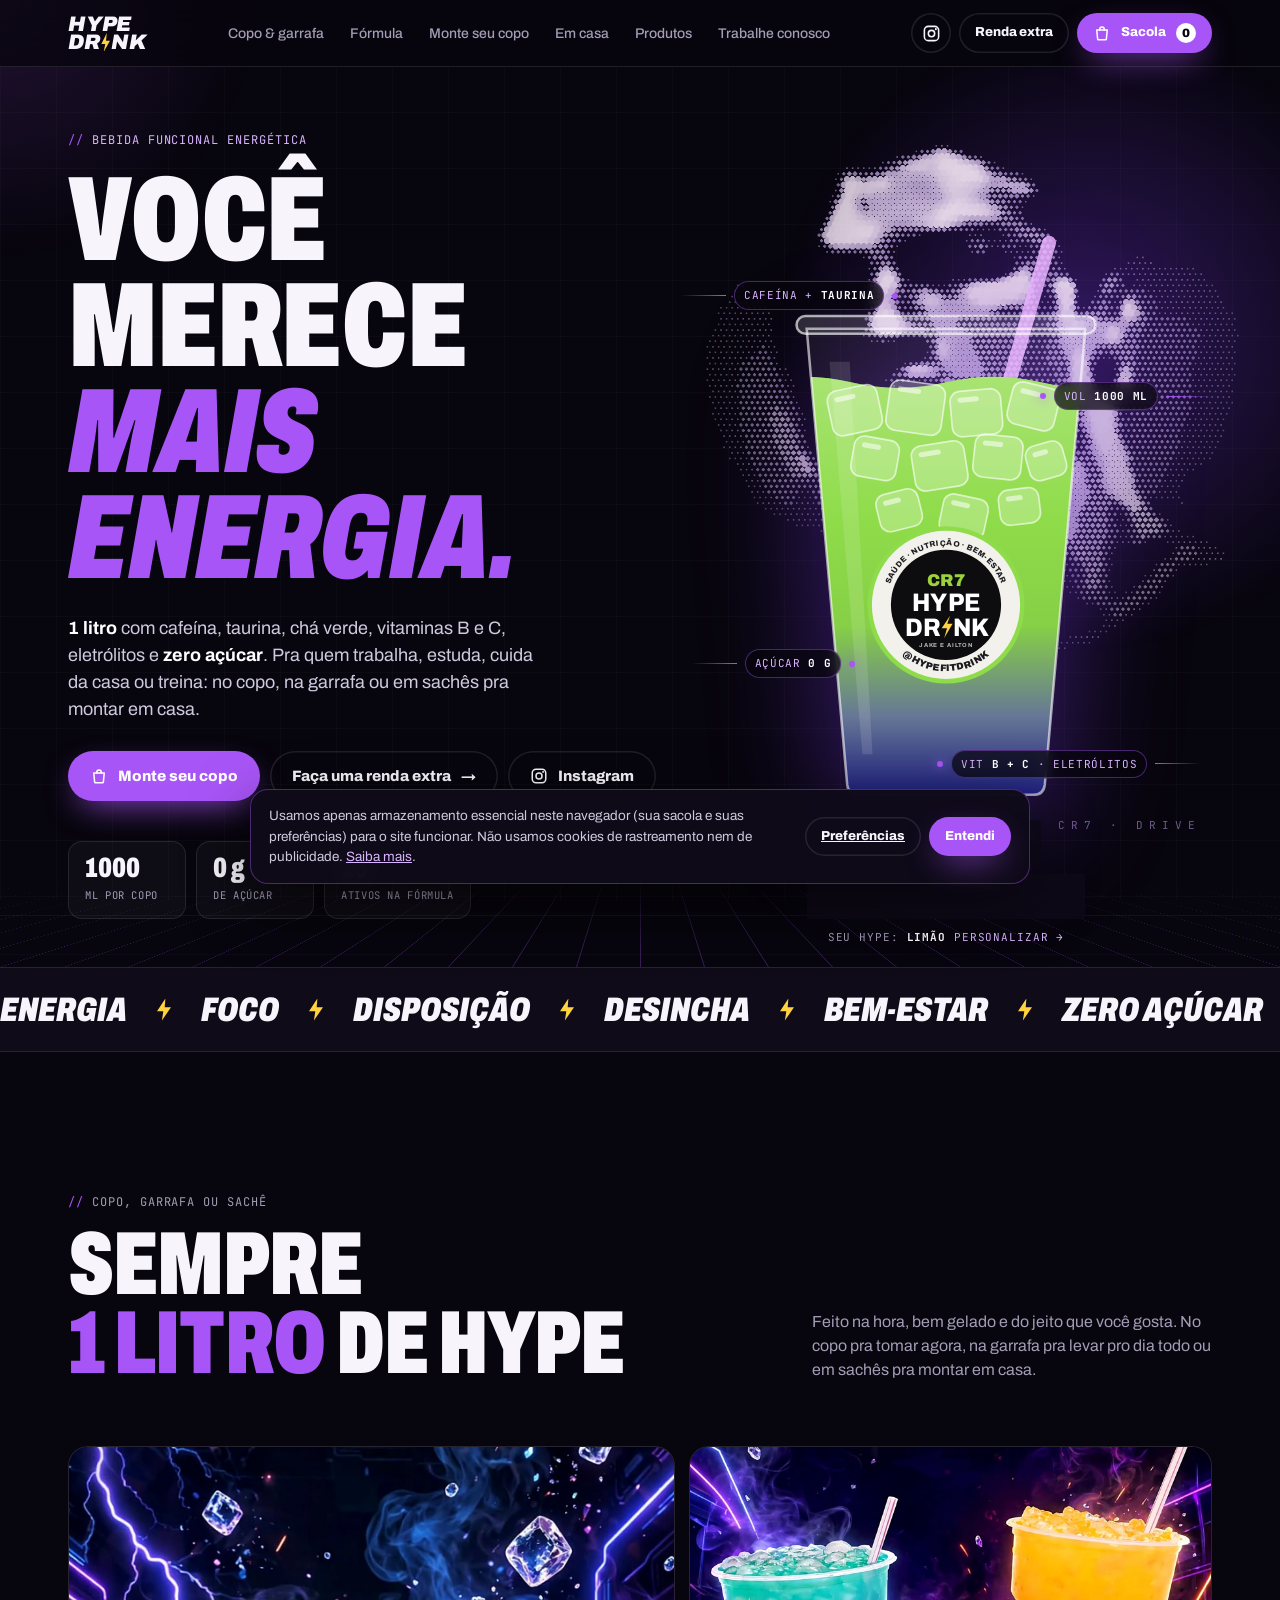
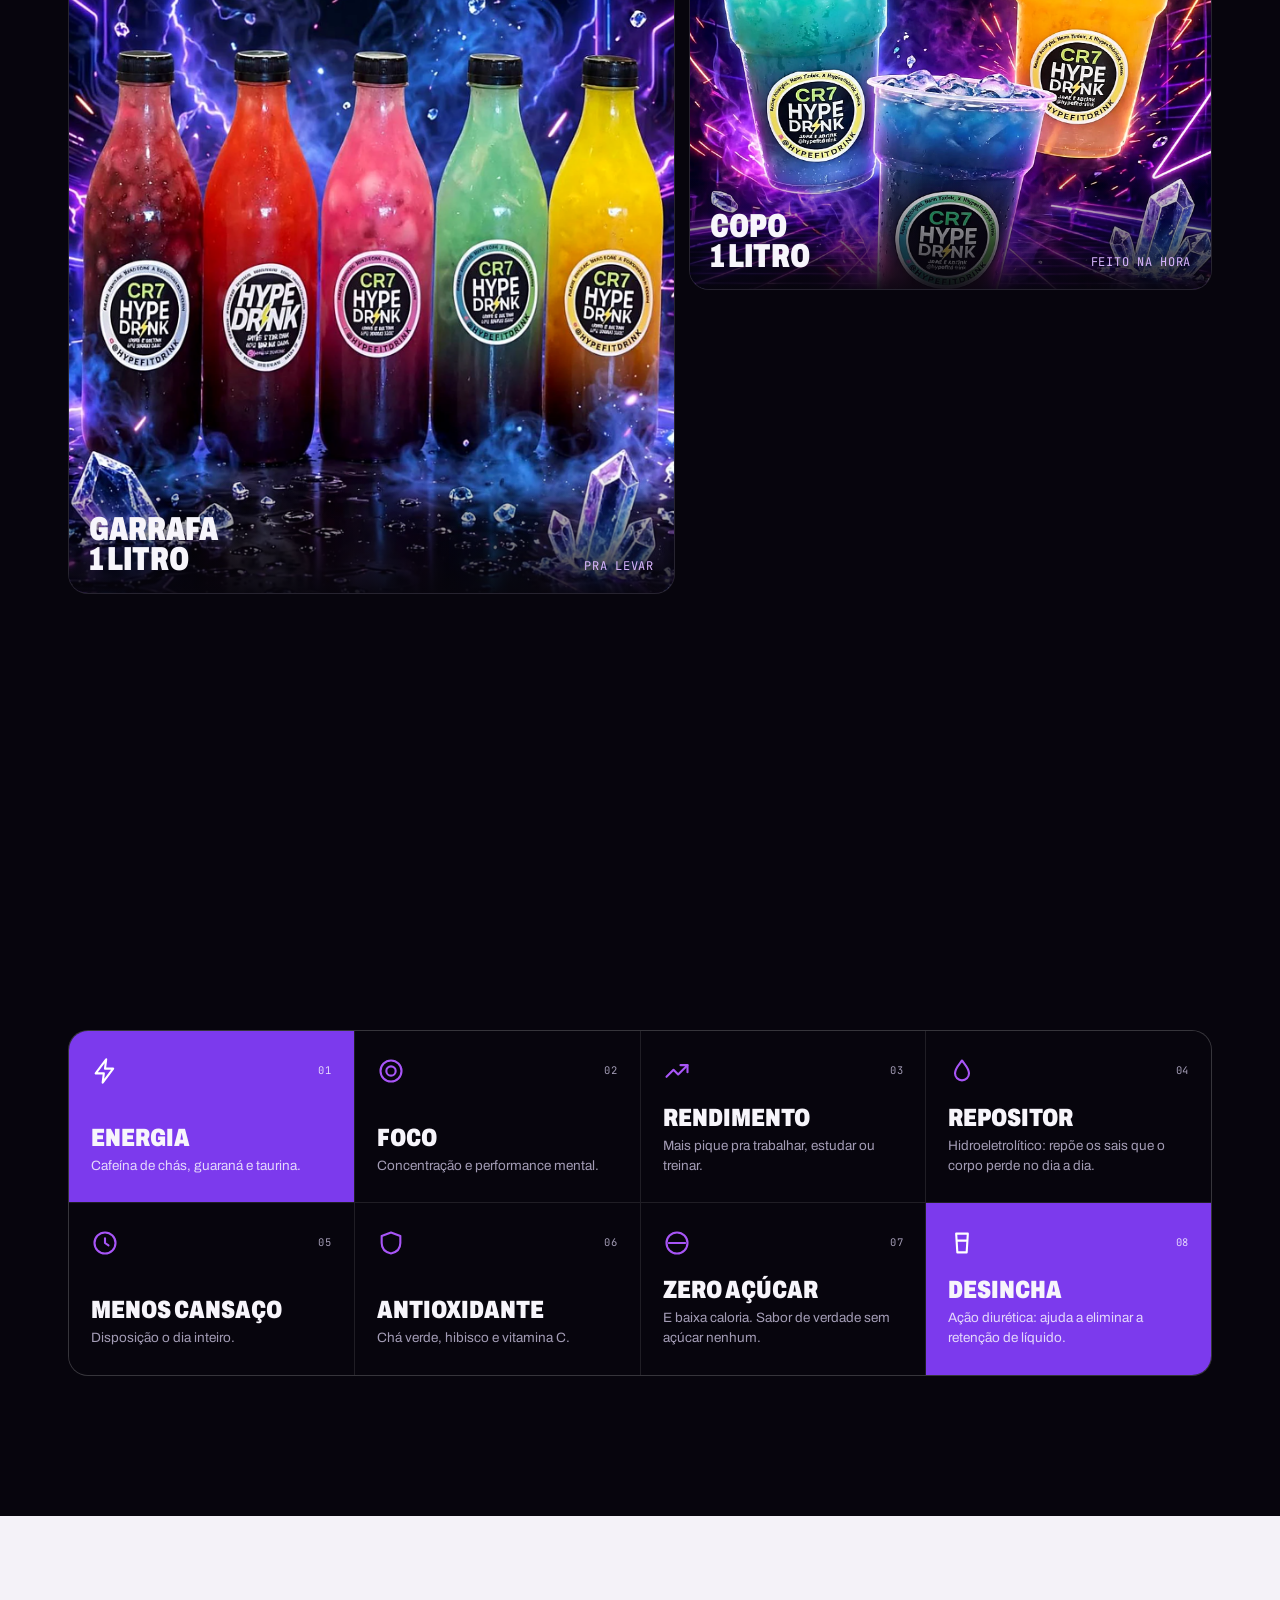
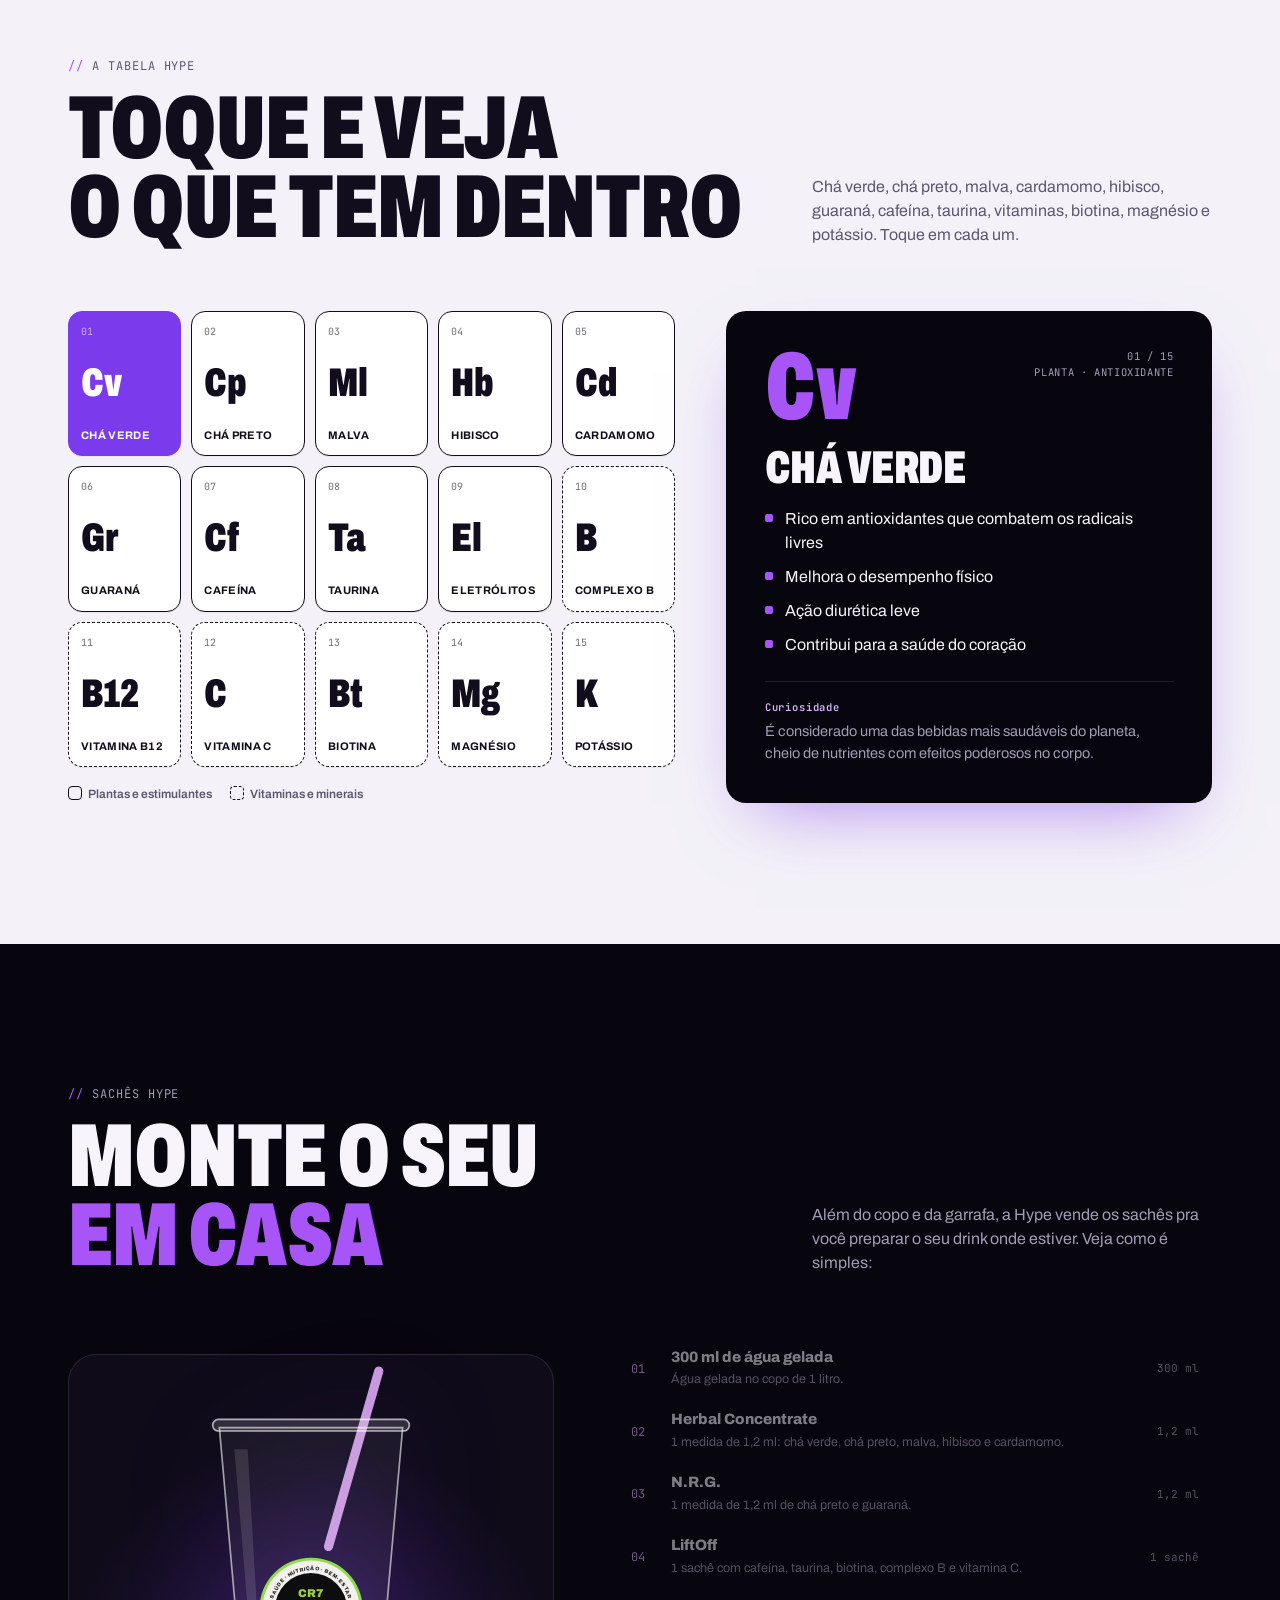
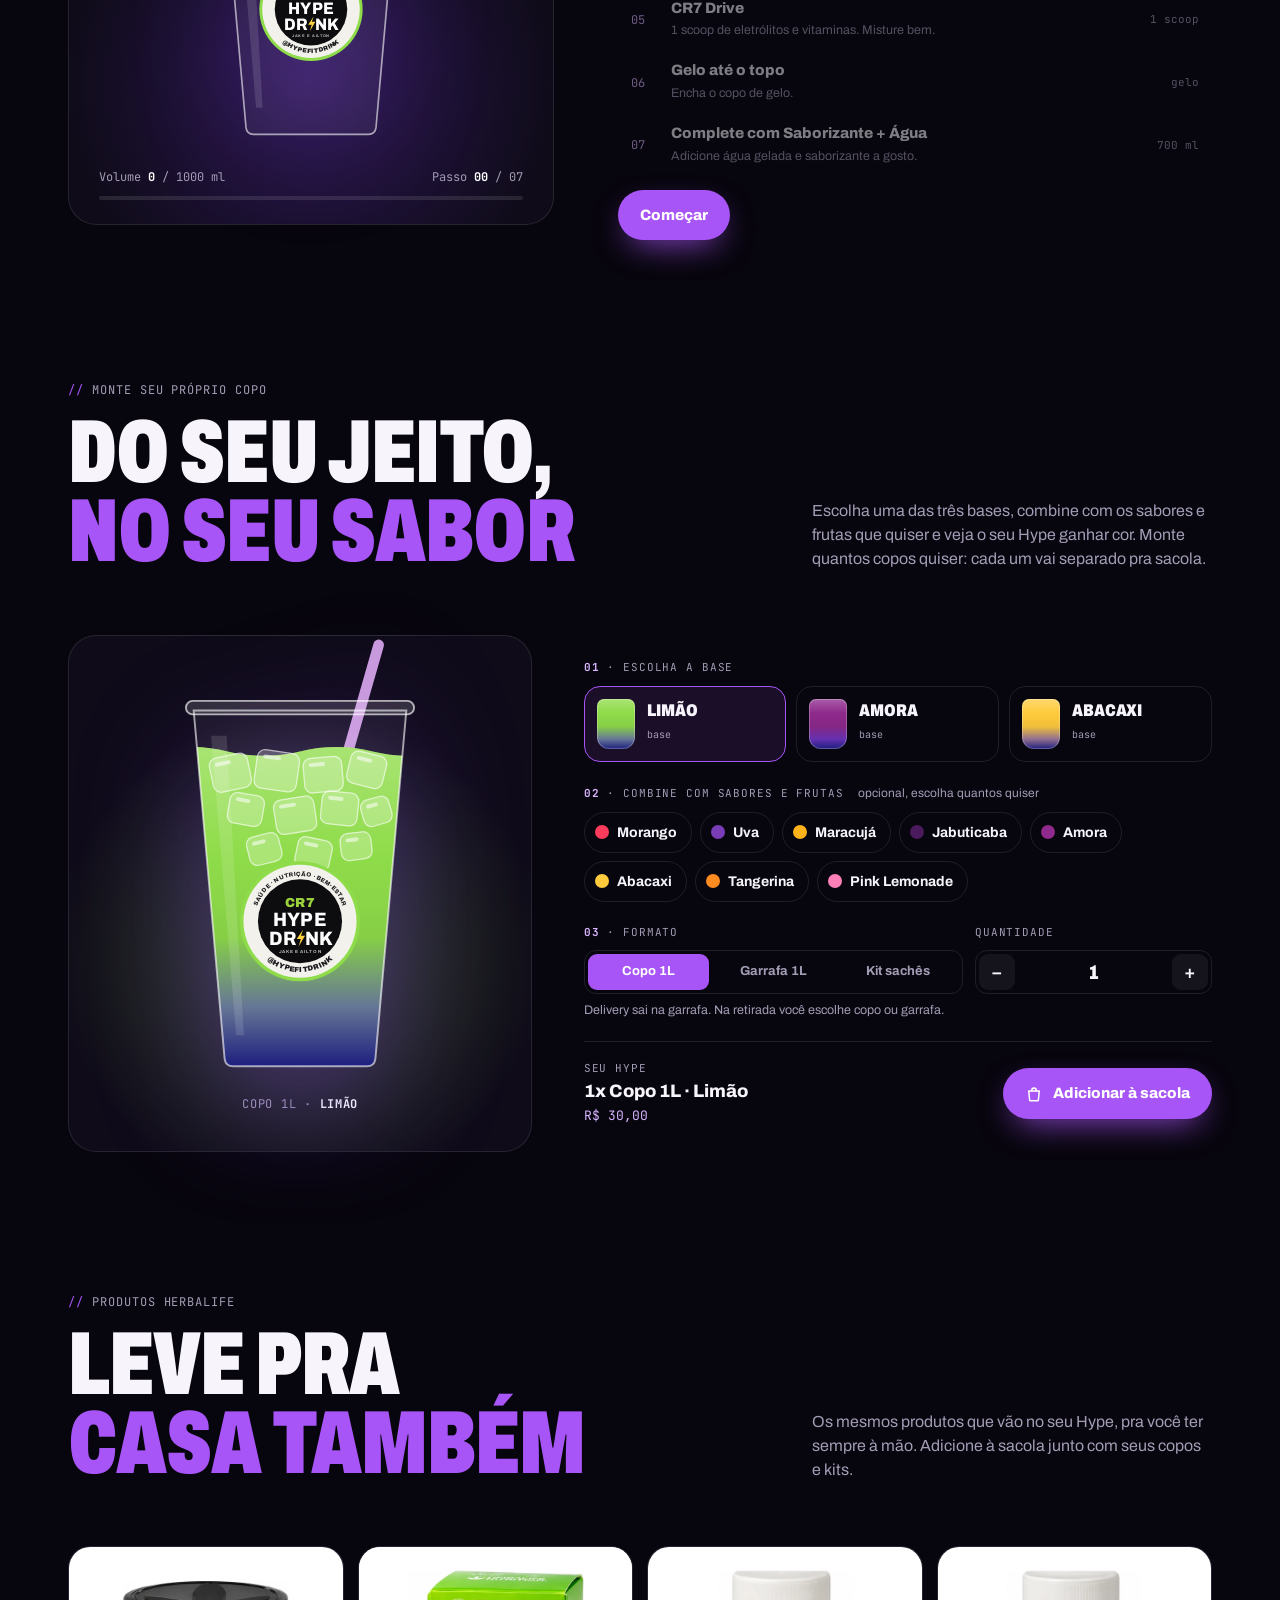
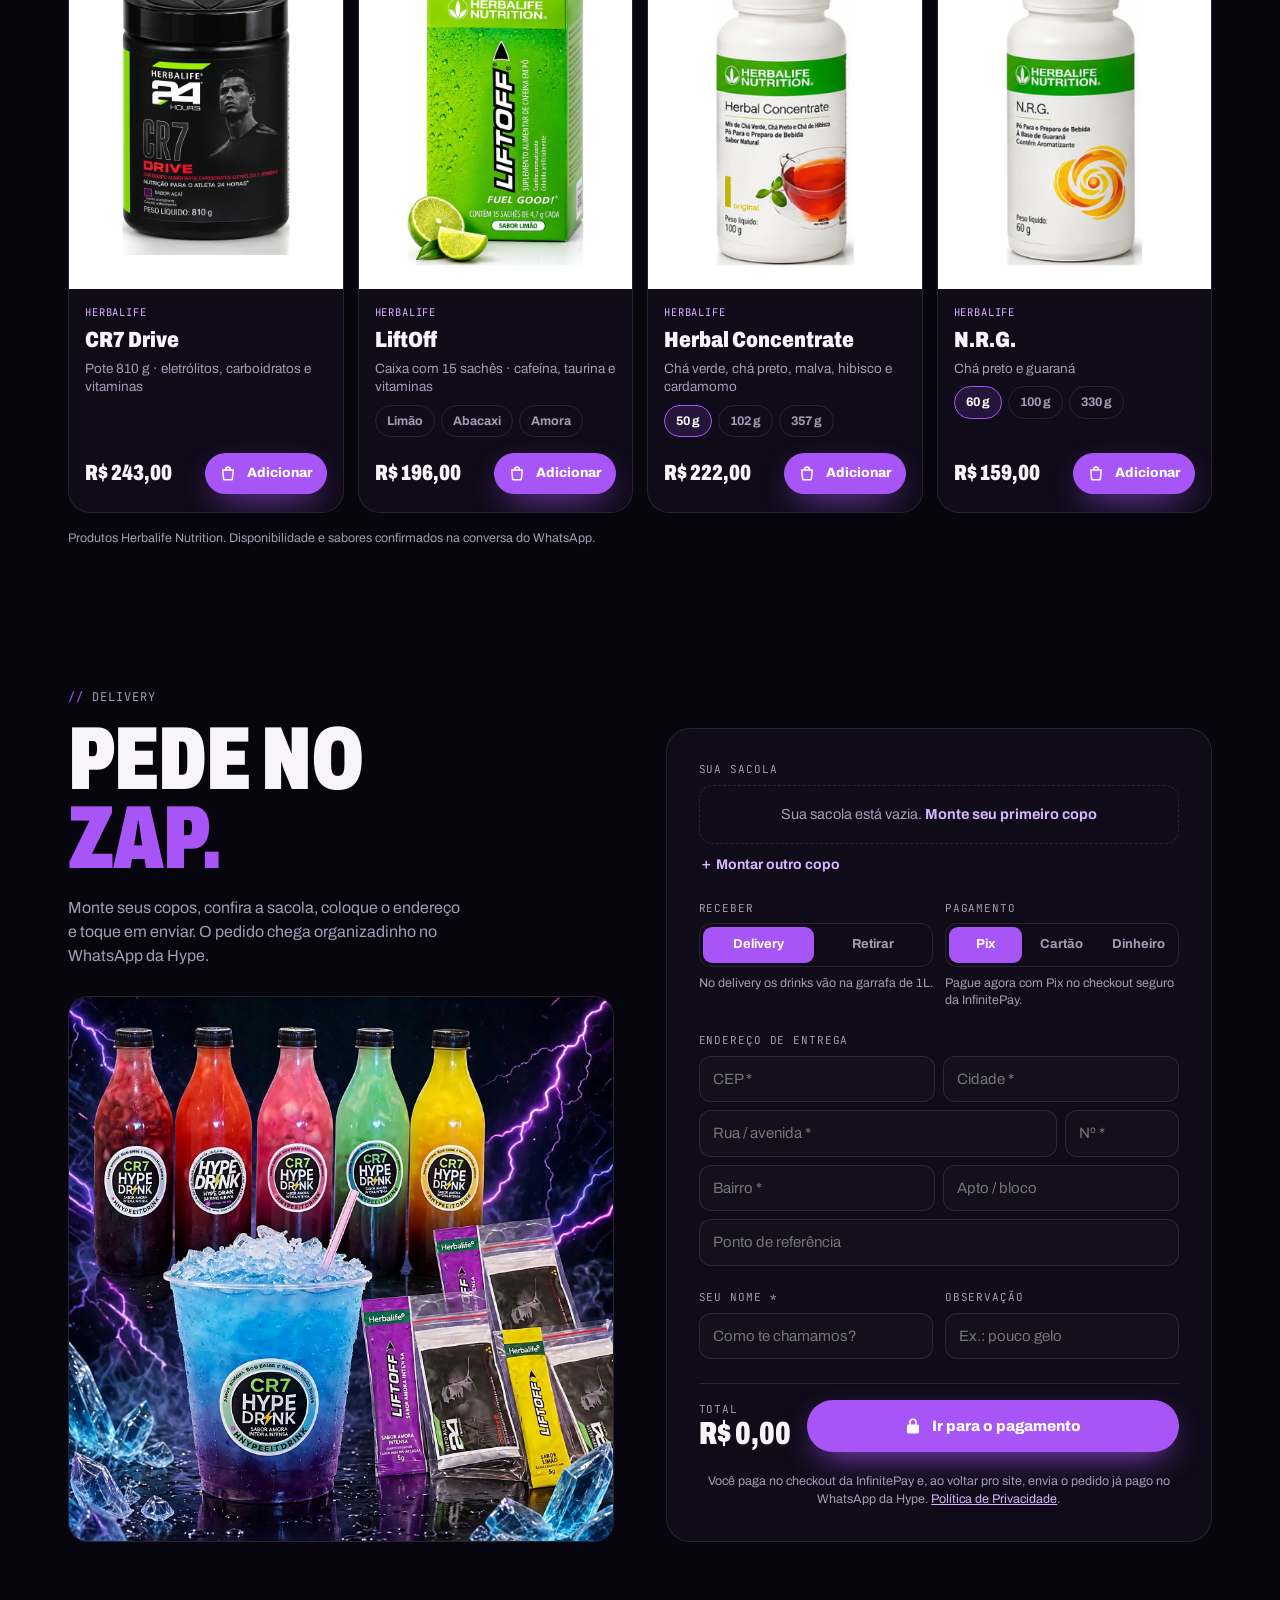
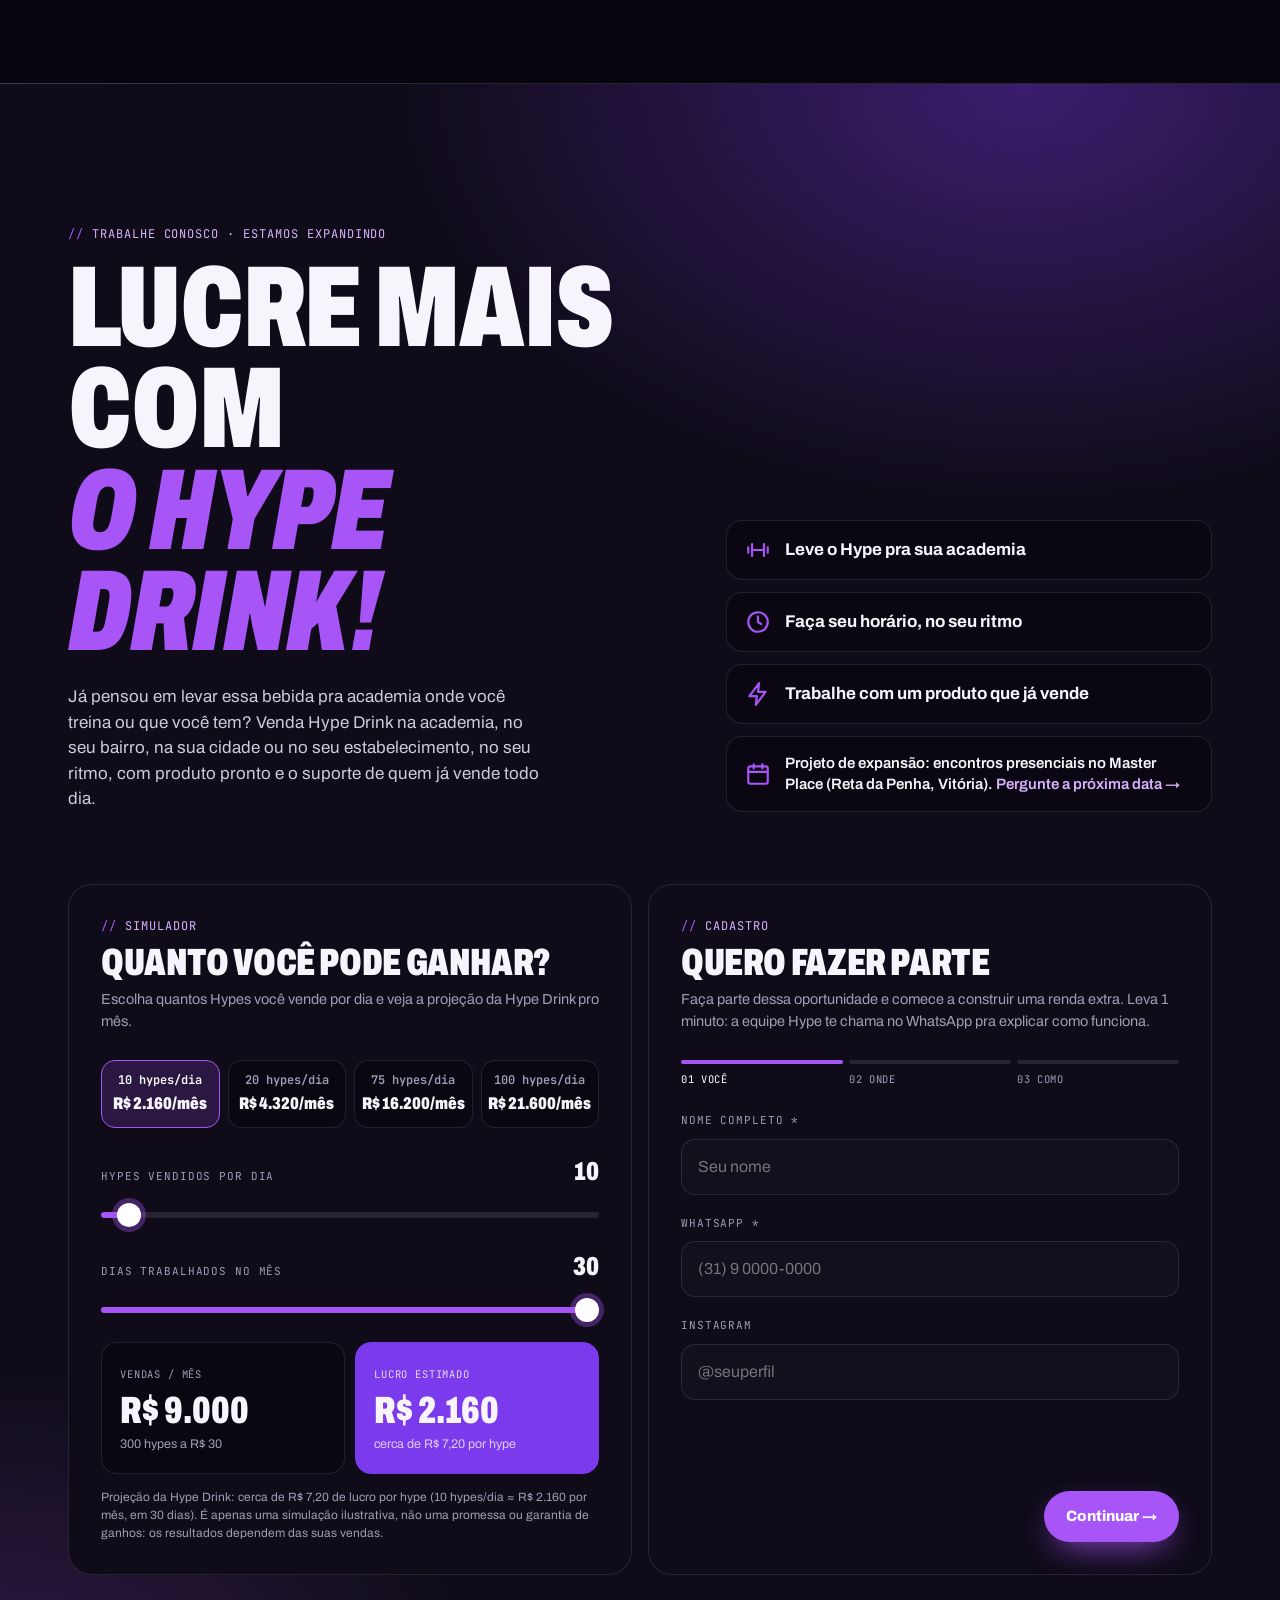
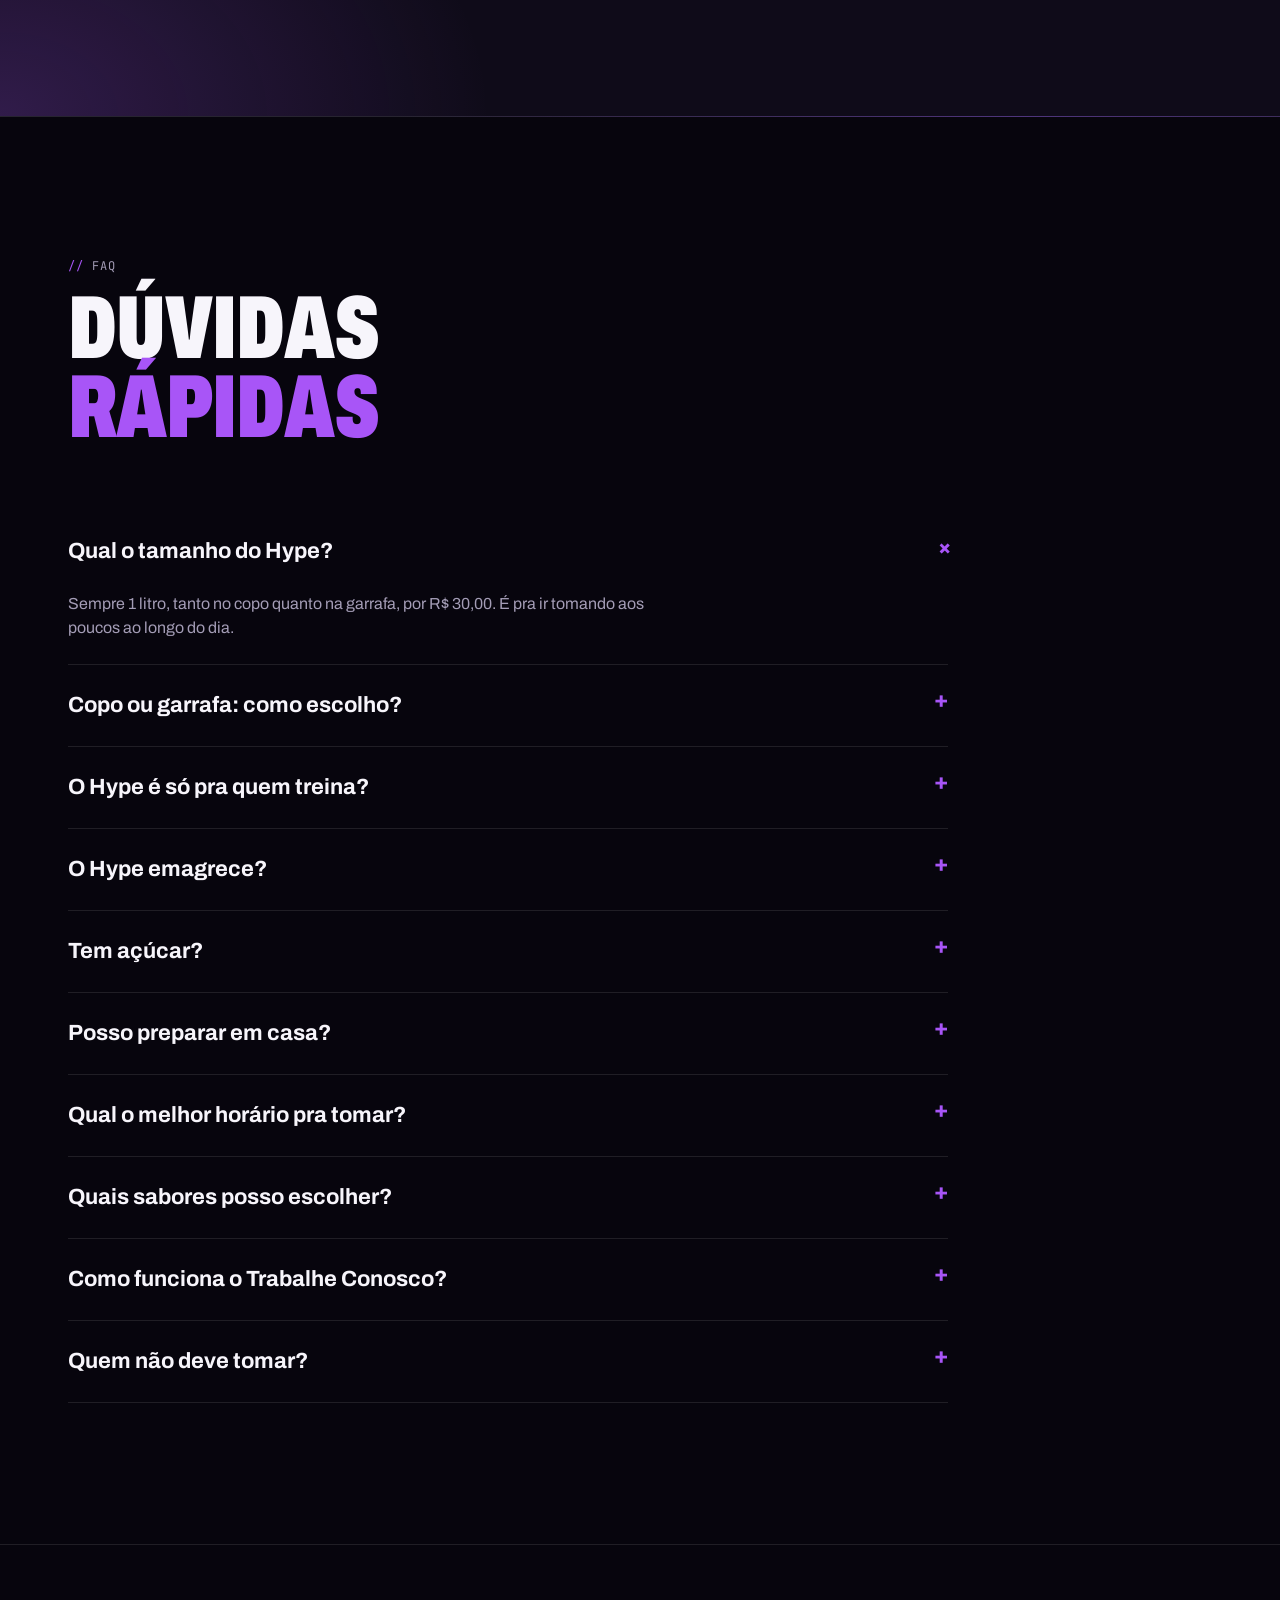
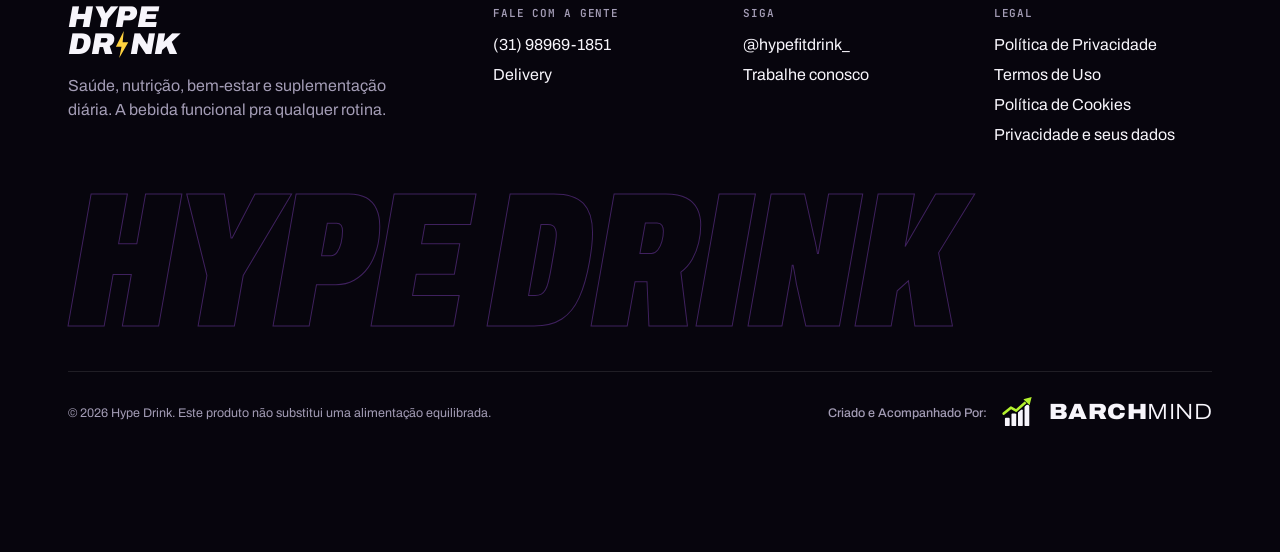
==== public/index.html @ fd141c52 "Muda a hospedagem para o Cloudflare Pages - site em public/, funções em functions/api/ (Pages Functi" ====
<!doctype html>
<html lang="pt-BR">
<head>
<meta charset="utf-8">
<meta name="viewport" content="width=device-width, initial-scale=1, viewport-fit=cover">
<title>Hype Fit Drink</title>
<link rel="icon" href="favicon.svg" type="image/svg+xml">
<link rel="icon" href="favicon-32.png" sizes="32x32" type="image/png">
<link rel="apple-touch-icon" href="apple-touch-icon.png">
<meta name="description" content="Hype Fit Drink: bebida funcional energética de 1 litro. Cafeína, taurina, chá verde, vitaminas B e C, eletrólitos e zero açúcar. No copo, na garrafa ou em sachês. Monte seu copo e faça uma renda extra trabalhando com a Hype.">
<meta name="theme-color" content="#07050d">
<meta property="og:type" content="website">
<meta property="og:title" content="Hype Fit Drink">
<meta property="og:description" content="1 litro de energia, foco e disposição. Zero açúcar. Monte seu copo e peça pelo WhatsApp.">
<meta property="og:url" content="https://hypefitdrink.pages.dev/">
<meta property="og:site_name" content="Hype Fit Drink">
<meta property="og:locale" content="pt_BR">
<meta property="og:image" content="https://hypefitdrink.pages.dev/assets/copos-neon.jpg">
<meta property="og:image:width" content="728">
<meta property="og:image:height" content="1280">
<meta name="twitter:card" content="summary_large_image">
<link rel="canonical" href="https://hypefitdrink.pages.dev/">
<meta name="google-site-verification" content="Ypv107OmJcsfK61vMa24xwpZQLL4mafSCX-icCPOXNg">
<link rel="preconnect" href="https://fonts.googleapis.com">
<link rel="preconnect" href="https://fonts.gstatic.com" crossorigin>
<link href="https://fonts.googleapis.com/css2?family=Archivo:ital,wdth,wght@0,62..125,300..900;1,62..125,300..900&family=JetBrains+Mono:wght@400;600;700&display=swap" rel="stylesheet">
<style>
:root{
  --bg:#07050d;--bg2:#0f0b19;--bg3:#171126;
  --line:rgba(255,255,255,.1);--line2:rgba(168,85,247,.4);
  --text:#f7f5fb;--mute:#a39cb5;
  --p:#a855f7;--p2:#7c3aed;--p3:#d8b4fe;
  --volt:#ffd23f;
  --flav:#ff2d55;
  --paper:#f4f2f8;--paper-ink:#120d1c;
  --r:20px;--pad:clamp(16px,4vw,48px);--max:1240px;
  --mono:"JetBrains Mono",ui-monospace,monospace;
}
*{box-sizing:border-box;margin:0;padding:0}
[hidden]{display:none!important}
html{scroll-behavior:smooth;-webkit-text-size-adjust:100%}
body{background:var(--bg);color:var(--text);font-family:"Archivo",system-ui,sans-serif;line-height:1.5;overflow-x:hidden;-webkit-font-smoothing:antialiased}
body::before{content:"";position:fixed;inset:0;z-index:-1;pointer-events:none;
  background:linear-gradient(rgba(255,255,255,.025) 1px,transparent 1px) 0 0/56px 56px,linear-gradient(90deg,rgba(255,255,255,.025) 1px,transparent 1px) 0 0/56px 56px}
img{display:block;max-width:100%}
a{color:inherit;text-decoration:none}
button,input,select,textarea{font:inherit;color:inherit}
button{background:none;border:0;cursor:pointer}
.wrap{max-width:var(--max);margin:0 auto;padding:0 var(--pad)}
.display{font-weight:900;font-variation-settings:"wdth" 68;text-transform:uppercase;line-height:.88;letter-spacing:-.01em}
.mono{font-family:var(--mono);font-size:12px;letter-spacing:.06em;text-transform:uppercase}
.eyebrow{font-family:var(--mono);font-size:12px;letter-spacing:.08em;color:var(--p3);text-transform:uppercase}
.eyebrow::before{content:"// ";color:var(--p)}
.pp{color:var(--p)}
.flav{color:var(--flav);transition:color .6s}

/* progress + cursor glow */
.progress{position:fixed;top:0;left:0;right:0;height:2px;background:linear-gradient(90deg,var(--p2),var(--p),var(--p3));transform-origin:0 50%;transform:scaleX(0);z-index:100}
.cglow{position:fixed;left:0;top:0;width:520px;height:520px;margin:-260px 0 0 -260px;border-radius:50%;background:radial-gradient(closest-side,rgba(168,85,247,.16),transparent);pointer-events:none;z-index:0;opacity:0;transition:opacity .4s}
@media (pointer:fine){.cglow{opacity:1}}

/* ribbon + nav */
.nav{position:sticky;top:0;z-index:60;background:rgba(7,5,13,.72);backdrop-filter:blur(16px);-webkit-backdrop-filter:blur(16px);border-bottom:1px solid var(--line)}
.nav .wrap{display:flex;align-items:center;justify-content:space-between;height:66px;gap:20px}
.logo{display:inline-flex;flex-direction:column;font-weight:900;font-style:italic;font-variation-settings:"wdth" 100;font-size:21px;line-height:.86;letter-spacing:-.01em}
.logo span{display:flex;align-items:flex-end}
.logo svg{width:.5em;height:.9em;fill:var(--volt);margin:0 .02em}
.nav ul{display:flex;gap:26px;list-style:none;font-size:14px;color:var(--mute);font-weight:500}
.nav ul a{transition:color .2s}.nav ul a:hover{color:var(--text)}
.nav .acts{display:flex;gap:8px}
@media (max-width:980px){.nav ul{display:none}}
@media (max-width:520px){.nav .acts .btn.ghost{display:none}}

.btn{display:inline-flex;align-items:center;justify-content:center;gap:10px;font-weight:800;font-size:15px;padding:14px 22px;border-radius:999px;background:var(--p);color:#fff;white-space:nowrap;transition:transform .2s,box-shadow .3s,background .2s;box-shadow:0 12px 34px -12px var(--p)}
.btn:hover{transform:translateY(-2px);box-shadow:0 16px 44px -10px var(--p)}
.btn svg{width:18px;height:18px;fill:currentColor;flex:none}
.btn.white{background:#fff;color:var(--bg);box-shadow:none}
.btn.ghost{background:transparent;color:var(--text);box-shadow:inset 0 0 0 1.5px var(--line)}
.btn.ghost:hover{box-shadow:inset 0 0 0 1.5px var(--p)}
.btn.sm{padding:10px 16px;font-size:13px}
.iconbtn{width:40px;height:40px;border-radius:50%;display:grid;place-items:center;box-shadow:inset 0 0 0 1.5px var(--line);transition:box-shadow .2s,color .2s}
.iconbtn:hover{box-shadow:inset 0 0 0 1.5px var(--p);color:var(--p3)}
.iconbtn svg{width:19px;height:19px}

/* ---------- HERO ---------- */
.hero{position:relative;overflow:hidden;isolation:isolate;padding:clamp(28px,5vw,64px) 0 0}
.hero::before{content:"";position:absolute;width:900px;height:900px;right:-260px;top:-180px;border-radius:50%;background:radial-gradient(closest-side,rgba(124,58,237,.35),transparent 70%);z-index:-2}
.floor{position:absolute;left:-50%;right:-50%;bottom:0;height:46%;z-index:-1;
  background-image:linear-gradient(rgba(168,85,247,.55) 1px,transparent 1px),linear-gradient(90deg,rgba(168,85,247,.55) 1px,transparent 1px);background-size:64px 64px;
  transform:perspective(420px) rotateX(64deg);transform-origin:50% 100%;
  -webkit-mask-image:linear-gradient(to top,#000 10%,transparent 85%);mask-image:linear-gradient(to top,#000 10%,transparent 85%);
  animation:floor 2.4s linear infinite;opacity:.55}
@keyframes floor{to{background-position:0 64px}}
.hero .wrap{display:grid;grid-template-columns:1.05fr .95fr;gap:24px;align-items:center;min-height:min(760px,calc(100vh - 100px))}
.hero h1{font-size:clamp(60px,9.4vw,140px);margin-top:18px}
.hero h1 em{font-style:italic;color:var(--p);display:block}
.hero .lead{max-width:470px;margin-top:24px;font-size:18px;color:#cfc9de}
.hero .lead b{color:#fff}
.ctas{display:flex;gap:10px;flex-wrap:wrap;margin-top:28px}
.stats{display:flex;gap:10px;margin:40px 0 48px;flex-wrap:wrap}
.stat{border:1px solid var(--line);background:rgba(255,255,255,.03);border-radius:14px;padding:12px 16px;min-width:118px}
.stat b{display:block;font-size:28px;font-weight:900;font-variation-settings:"wdth" 72;line-height:1}
.stat span{font-family:var(--mono);font-size:10.5px;color:var(--mute);text-transform:uppercase;letter-spacing:.06em}

.stage{position:relative;height:100%;min-height:600px;display:grid;place-items:center;perspective:900px}
.vwrap{position:relative;z-index:1;width:min(100%,380px);transform-style:preserve-3d;transition:transform .2s ease-out}
.vessel{width:100%;height:auto;overflow:visible;filter:drop-shadow(0 30px 60px rgba(124,58,237,.45))}
.vessel .glass{fill:rgba(255,255,255,.05)}
.vessel .edge{fill:none;stroke:rgba(255,255,255,.6);stroke-width:2}
.vessel .rim{fill:rgba(255,255,255,.14);stroke:rgba(255,255,255,.65);stroke-width:2}
.vessel .cap{fill:#141019;stroke:rgba(255,255,255,.35);stroke-width:2}
.vessel .shine{fill:#fff;opacity:.12}
.vessel .straw{fill:#e9b3ff;opacity:.85}
.vessel .cupel,.vessel .botel{transition:opacity .5s}
.vessel[data-form=cup] .botel,.vessel[data-form=bottle] .cupel{opacity:0}
.vessel .lvl{transition:transform 1.1s cubic-bezier(.3,.8,.2,1)}
.vessel .wave{animation:wave 3.2s linear infinite}
.vessel .wave.w2{animation-duration:5s;animation-direction:reverse;opacity:.5}
@keyframes wave{to{transform:translateX(-150px)}}
.vessel .ice{transition:opacity .6s}
.vessel.noice .ice{opacity:0}
.vessel .cube{animation:icebob 5.5s ease-in-out infinite;transform-box:fill-box;transform-origin:center}
.vessel .cube rect{fill:rgba(255,255,255,.24);stroke:rgba(255,255,255,.62);stroke-width:1.3}
.vessel .cube .gl{fill:rgba(255,255,255,.55);stroke:none}
@keyframes icebob{0%,100%{transform:translate(0,0) rotate(0deg)}30%{transform:translate(1.6px,-2.6px) rotate(3deg)}65%{transform:translate(-1.3px,1.4px) rotate(-2.4deg)}}
.vessel .bub circle{fill:rgba(255,255,255,.55);animation:bub 4s linear infinite;opacity:0}
@keyframes bub{0%{transform:translateY(0);opacity:0}15%{opacity:.8}100%{transform:translateY(-300px);opacity:0}}
.vessel .ringf{fill:var(--flav);transition:fill .6s}
.vessel .stk text{font-family:Archivo,sans-serif;font-style:normal;font-weight:800}
.vessel .stk .band{fill:#1c1c1f;font-size:6.2px;letter-spacing:.45px}
.vessel .stk .band.b{font-size:7.6px;font-weight:900;letter-spacing:.3px}
.vessel .stk .cr7{fill:#9bd23c;font-size:13.5px;font-weight:900;letter-spacing:.3px}
.vessel .stk .mk{fill:#fff;font-size:20px;font-weight:800;font-variation-settings:"wdth" 92;letter-spacing:.2px}
.vessel .stk .sm{fill:rgba(255,255,255,.72);font-size:4.6px;font-weight:700;letter-spacing:.7px}
.vessel .s0,.vessel .s1,.vessel .s2{transition:stop-color .9s}
.vessel .s3,.vessel .s4{transition:stop-color 1.8s}
.vessel.swirl .lvl{animation:swirl 1.2s ease-in-out}
@keyframes swirl{25%{transform:var(--lt) skewX(4deg)}75%{transform:var(--lt) skewX(-4deg)}}

.hud{position:absolute;z-index:2;font-family:var(--mono);font-size:11px;letter-spacing:.06em;text-transform:uppercase;color:var(--p3);display:flex;align-items:center;gap:8px;white-space:nowrap;pointer-events:none}
.hud b{color:#fff;font-weight:700}
.hud span{background:rgba(7,5,13,.72);border:1px solid var(--line2);padding:5px 9px;border-radius:999px;backdrop-filter:blur(6px)}
.hud i{width:46px;height:1px;background:linear-gradient(90deg,transparent,var(--p))}
.hud.r i{background:linear-gradient(90deg,var(--p),transparent)}
.hud.h1{left:0;top:18%}.hud.h2{right:0;top:30%}.hud.h3{left:2%;top:62%}.hud.h4{right:2%;top:74%}
.hud::before{content:"";width:6px;height:6px;border-radius:50%;background:var(--p);box-shadow:0 0 12px var(--p);order:2}
.hud.r::before{order:0}

.ctrl{position:absolute;left:50%;bottom:22px;transform:translateX(-50%);display:flex;flex-direction:column;align-items:center;gap:10px;z-index:3}
.seg{display:flex;gap:4px;padding:4px;border-radius:999px;background:rgba(15,11,25,.8);border:1px solid var(--line);backdrop-filter:blur(10px)}
.seg button{white-space:nowrap;padding:8px 14px;border-radius:999px;font-size:13px;font-weight:700;color:var(--mute);transition:background .25s,color .25s}
.seg button[aria-pressed=true]{background:#fff;color:var(--bg)}
.chips{display:flex;gap:8px}
.chip{width:30px;height:30px;border-radius:50%;background:linear-gradient(180deg,var(--c) 42%,#3b2c9e);box-shadow:0 0 0 2px var(--bg),0 0 0 3px rgba(255,255,255,.18);transition:transform .2s,box-shadow .2s}
.chip[aria-pressed=true]{transform:scale(1.15);box-shadow:0 0 0 2px var(--bg),0 0 0 4px #fff,0 0 22px var(--c)}
.flavname{font-family:var(--mono);font-size:11px;color:var(--mute);letter-spacing:.08em;text-transform:uppercase;text-align:center}
.flavname b{color:#fff}
.flavname a{color:var(--p3);margin-left:8px}
.bchips{display:flex;gap:4px;padding:4px;border-radius:999px;background:rgba(15,11,25,.8);border:1px solid var(--line);backdrop-filter:blur(10px)}
.bchip{display:flex;align-items:center;gap:7px;padding:7px 12px 7px 8px;border-radius:999px;font-size:13px;font-weight:700;color:var(--mute);white-space:nowrap;transition:background .25s,color .25s}
.bchip i{width:16px;height:16px;border-radius:50%;box-shadow:inset 0 0 0 1px rgba(255,255,255,.3)}
.bchip[aria-pressed=true]{background:#fff;color:var(--bg)}
/* referência CR7 atrás do copo: retrato em pontos, discreto */
.cr7bg{position:absolute;inset:0;pointer-events:none;z-index:0}
.cr7bg img{position:absolute;left:50%;top:14px;width:min(150%,600px);height:auto;translate:-45% 0;opacity:.88;mix-blend-mode:screen;
  animation:cr7float 9s ease-in-out infinite}
@keyframes cr7float{50%{transform:translateY(-8px);opacity:1}}
.cr7bg .c7t{position:absolute;right:2%;bottom:16%;font-family:var(--mono);font-size:11px;letter-spacing:6px;color:rgba(216,180,254,.5)}

@media (max-width:900px){
  .hero .wrap{grid-template-columns:1fr;min-height:0}
  .stage{min-height:600px;place-items:start center;padding-top:20px}
  .vwrap{width:min(74%,300px)}
  .hud{font-size:10px}.hud i{width:22px}
  .hud.h1{left:0;top:6%}.hud.h2{right:0;top:22%}.hud.h3{left:0;top:52%}.hud.h4{right:0;top:64%}
  .stats{margin:32px 0 0;flex-wrap:nowrap;gap:8px}
  .stat{min-width:0;flex:1;padding:10px 12px}
  .stat b{font-size:24px}
  .stat span{font-size:9.5px}

  .bstage .vessel{width:min(70%,230px)}
  .stage{min-height:740px;padding-top:156px}
  .cr7bg img{top:50px;width:min(98%,350px)}
}

/* marquee */
.marquee{border-block:1px solid var(--line);background:var(--bg2);overflow:hidden;position:relative}
.marquee .track{display:flex;width:max-content;animation:mq 30s linear infinite}
.marquee span{display:flex;align-items:center;font-weight:900;font-style:italic;font-variation-settings:"wdth" 72;text-transform:uppercase;font-size:clamp(22px,3vw,34px);padding:16px 0;white-space:nowrap}
.marquee span::after{content:"";width:14px;height:22px;margin:0 30px;background:var(--volt);clip-path:polygon(60% 0,0 58%,45% 58%,35% 100%,100% 40%,55% 40%)}
@keyframes mq{to{transform:translateX(-50%)}}

/* sections */
.sec{padding:clamp(80px,11vw,150px) 0;position:relative}
.head{display:flex;justify-content:space-between;align-items:end;gap:28px;flex-wrap:wrap;margin-bottom:clamp(36px,5vw,64px)}
.head h2{font-size:clamp(46px,7vw,100px);margin-top:14px}
.head p{max-width:400px;color:var(--mute)}

/* gallery */
.gal{display:grid;grid-template-columns:1.16fr 1fr;gap:14px}
.gal .col{display:grid;gap:14px}
.gal .tile>img{width:100%;height:auto}
.gal .tile.big{min-height:420px}
.gal .tile.big>img{position:absolute;inset:0;height:100%;object-fit:cover;object-position:50% 45%}
.tile{position:relative;border-radius:var(--r);overflow:hidden;border:1px solid var(--line);background:var(--bg2);transform-style:preserve-3d;transition:transform .25s ease-out,border-color .3s}
.tile:hover{border-color:var(--line2)}
.crop{position:relative;overflow:hidden;aspect-ratio:var(--w)/var(--h)}
.crop img{position:absolute;max-width:none;width:calc(var(--W)/var(--w)*100%);left:calc(var(--x)/var(--w)*-100%);top:calc(var(--y)/var(--h)*-100%)}
.tile figcaption{position:absolute;left:0;right:0;bottom:0;padding:40px 20px 18px;background:linear-gradient(transparent,rgba(7,5,13,.92));display:flex;justify-content:space-between;align-items:end;gap:12px}
.tile figcaption b{font-size:clamp(24px,2.6vw,34px);font-weight:900;font-variation-settings:"wdth" 70;text-transform:uppercase;line-height:.9}
.tile figcaption .mono{color:var(--p3)}
@media (max-width:820px){.gal{grid-template-columns:1fr}.gal .tile.big{min-height:0;aspect-ratio:4/5}}

/* benefits panel */
.who{list-style:none;display:flex;flex-wrap:wrap;gap:8px;margin:-28px 0 28px}
.who li{padding:9px 16px;border-radius:999px;border:1px solid var(--line2);background:rgba(168,85,247,.08);font-size:14px;font-weight:700}
.who li::before{content:"✓ ";color:var(--p)}
.panel{display:grid;grid-template-columns:repeat(4,1fr);gap:1px;background:var(--line);border:1px solid var(--line);border-radius:var(--r);overflow:hidden}
.ben{background:var(--bg);padding:26px 22px;min-height:170px;display:flex;flex-direction:column;justify-content:space-between;gap:20px;position:relative;transition:background .3s}
.ben:hover{background:var(--bg3)}
.ben .top{display:flex;justify-content:space-between;align-items:center}
.ben svg{width:28px;height:28px;stroke:var(--p);fill:none;stroke-width:1.8;stroke-linecap:round;stroke-linejoin:round}
.ben .mono{color:var(--mute);font-size:10.5px}
.ben h3{font-size:clamp(20px,2vw,25px);font-weight:900;font-variation-settings:"wdth" 76;text-transform:uppercase;line-height:1}
.ben p{color:var(--mute);font-size:13.5px;margin-top:6px}
.ben.hi{background:var(--p2)}
.ben.hi svg{stroke:#fff}.ben.hi .mono,.ben.hi p{color:rgba(255,255,255,.8)}
@media (max-width:900px){.panel{grid-template-columns:1fr 1fr}.ben{min-height:150px;padding:20px 16px}}

/* table (white section) */
.white{background:var(--paper);color:var(--paper-ink)}
.white .eyebrow{color:var(--p2)}
.white .head p{color:#5c5670}
.table{display:grid;grid-template-columns:1.25fr 1fr;gap:clamp(24px,4vw,56px);align-items:stretch}
.table>div:first-child{display:flex;flex-direction:column}
.els{display:grid;grid-template-columns:repeat(5,1fr);grid-auto-rows:1fr;gap:10px;flex:1}
.el{min-height:110px;border:1.5px solid var(--paper-ink);border-radius:14px;padding:12px;background:#fff;box-shadow:0 1px 0 rgba(18,13,28,.06);display:flex;flex-direction:column;justify-content:space-between;text-align:left;transition:background .25s,color .25s,transform .25s,border-color .25s;color:var(--paper-ink)}
.el:hover{transform:translateY(-3px);border-color:var(--p2)}
.el .no{font-family:var(--mono);font-size:10px;opacity:.6}
.el .sy{font-size:clamp(24px,3.2vw,40px);font-weight:900;font-variation-settings:"wdth" 70;line-height:.9}
.el .nm{font-size:clamp(8.5px,1vw,11px);font-weight:700;text-transform:uppercase;letter-spacing:.03em;white-space:nowrap;overflow:hidden;text-overflow:ellipsis}
.el[data-g=vit]{border-style:dashed}
.el[aria-selected=true]{background:var(--p2);border-color:var(--p2);color:#fff}
.legend{display:flex;gap:18px;margin-top:18px;font-size:12px;font-weight:600;color:#5c5670;flex-wrap:wrap}
.legend i{display:inline-block;width:14px;height:14px;border:1.5px solid var(--paper-ink);border-radius:4px;vertical-align:-2px;margin-right:6px}
.legend i.d{border-style:dashed}
.detail{background:var(--bg);color:var(--text);border-radius:var(--r);padding:clamp(24px,3vw,40px);display:flex;flex-direction:column;box-shadow:0 30px 70px -30px rgba(124,58,237,.6)}
.detail .top{display:flex;justify-content:space-between;align-items:start;gap:16px}
.detail .sy{font-size:96px;font-weight:900;font-variation-settings:"wdth" 64;line-height:.8;color:var(--p)}
.detail .kind{font-family:var(--mono);font-size:10.5px;letter-spacing:.06em;text-transform:uppercase;color:var(--mute);text-align:right}
.detail h3{font-size:clamp(34px,3.6vw,48px);margin:22px 0 18px}
.detail ul{list-style:none;display:grid;gap:10px;margin-bottom:24px}
.detail li{display:flex;gap:12px;align-items:baseline}
.detail li::before{content:"";flex:none;width:8px;height:8px;border-radius:2px;background:var(--p);transform:translateY(-2px)}
.detail .swap{display:flex;flex-direction:column;flex:1}
.detail .cur{margin-top:auto;border-top:1px solid var(--line);padding-top:18px;color:var(--mute);font-size:14.5px}
.detail .cur b{display:block;font-family:var(--mono);font-size:10.5px;letter-spacing:.08em;color:var(--p3);margin-bottom:6px;font-weight:600}
.swap{animation:sw .45s cubic-bezier(.2,.8,.2,1)}
@keyframes sw{from{opacity:0;transform:translateY(10px)}}
@media (max-width:900px){.table{grid-template-columns:1fr}.els{grid-template-columns:repeat(4,1fr)}.el{min-height:0;aspect-ratio:1}}
@media (max-width:420px){.els{gap:6px}.el{padding:7px;border-radius:9px}}

/* builder (monte em casa) */
.build{display:grid;grid-template-columns:.9fr 1.1fr;gap:clamp(28px,5vw,72px);align-items:center}
.bstage{position:relative;border:1px solid var(--line);border-radius:28px;background:radial-gradient(circle at 50% 70%,rgba(124,58,237,.28),transparent 60%),var(--bg2);padding:36px 30px 24px;display:flex;flex-direction:column;align-items:center}
.bstage .vessel{width:min(100%,250px)}
.readout{display:flex;justify-content:space-between;width:100%;margin-top:18px;font-family:var(--mono);font-size:12px;color:var(--mute)}
.readout b{color:#fff}
.meter{width:100%;height:4px;border-radius:4px;background:var(--line);margin-top:10px;overflow:hidden}
.meter i{display:block;height:100%;width:0;background:linear-gradient(90deg,var(--p2),var(--p3));transition:width 1s}
.build>div:last-child{display:flex;flex-direction:column;justify-content:center}
.steps{list-style:none;counter-reset:s;display:grid;gap:2px;margin:0 0 14px}
.step{display:grid;grid-template-columns:28px 1fr auto;gap:12px;align-items:center;padding:8px 12px;border-radius:14px;border:1px solid transparent;cursor:pointer;transition:background .25s,border-color .25s,opacity .25s;opacity:.5}
.step .n{font-family:var(--mono);font-size:12px;color:var(--p3)}
.step b{font-weight:800;font-size:15px;line-height:1.25;display:block}
.step span{font-size:12.5px;line-height:1.35;color:var(--mute)}
.step .q{font-family:var(--mono);font-size:11px;color:var(--mute)}
.step.done{opacity:.85}
.step.done .n{color:#fff}
.step.cur{opacity:1;background:var(--bg3);border-color:var(--line2)}
.bnav{display:flex;gap:10px}
.kits{display:grid;grid-template-columns:1.3fr 1fr 1fr;gap:14px;margin-top:clamp(48px,6vw,80px)}
.kit{border:1px solid var(--line);background:var(--bg2);border-radius:var(--r);padding:24px;display:flex;flex-direction:column;gap:10px}
.kit.photo{padding:0;overflow:hidden}
.kit.photo .crop{flex:1;min-height:200px}
.kit.photo .crop img{filter:saturate(1.05)}
.kit h3{font-size:30px}
.kit p{color:var(--mute);font-size:14.5px}
.kit .tag{font-family:var(--mono);font-size:11px;color:var(--p3);text-transform:uppercase;letter-spacing:.06em}
.kit .btn{margin-top:auto}
@media (max-width:900px){.build{grid-template-columns:1fr}.kits{grid-template-columns:1fr}}

/* order */
.ordergrid{display:grid;grid-template-columns:1fr 1fr;gap:clamp(24px,4vw,56px);align-items:stretch}
.card{background:var(--bg2);border:1px solid var(--line);border-radius:24px;padding:clamp(20px,3vw,32px)}
.field{margin-bottom:20px}
.field>label,.field>.lb{display:block;font-family:var(--mono);font-size:11px;letter-spacing:.08em;text-transform:uppercase;color:var(--mute);margin-bottom:10px}
.opts{display:grid;grid-template-columns:repeat(3,1fr);gap:8px}
.opt{padding:14px 10px;border-radius:14px;border:1.5px solid var(--line);text-align:center;transition:border-color .2s,background .2s}
.opt b{display:block;font-weight:800;font-size:15px}
.opt small{font-family:var(--mono);font-size:10.5px;color:var(--mute)}
.opt[aria-pressed=true]{border-color:var(--p);background:rgba(168,85,247,.12)}
.qty{display:flex;align-items:center;justify-content:space-between;border:1.5px solid var(--line);border-radius:14px;padding:6px}
.qty button{width:46px;height:46px;border-radius:10px;background:rgba(255,255,255,.06);font-size:22px;font-weight:700}
.qty output{font-size:26px;font-weight:900;font-variation-settings:"wdth" 75}
input,select,textarea{width:100%;padding:15px 16px;border-radius:14px;border:1.5px solid var(--line);background:rgba(255,255,255,.02);font-size:16px;outline:none;transition:border-color .2s}
input:focus,select:focus,textarea:focus{border-color:var(--p)}
select option{background:var(--bg2)}
textarea{min-height:96px;resize:vertical}
.total{display:flex;justify-content:space-between;align-items:end;border-top:1px solid var(--line);padding-top:20px;margin:6px 0 20px}
.total span{font-family:var(--mono);font-size:12px;color:var(--mute)}
.total b{font-size:44px;font-weight:900;font-variation-settings:"wdth" 70;line-height:1}
.card .btn.full{width:100%;padding:18px}
.note{font-size:12.5px;color:var(--mute);text-align:center;margin-top:12px}
.ordercopy h2{font-size:clamp(50px,7vw,100px);margin:14px 0 18px}
.ordercopy p{color:var(--mute);max-width:44ch}
.ordercopy .mini{display:flex;gap:10px;margin-top:28px}
.ordercopy .mini .tile{flex:1}
@media (max-width:900px){.ordergrid{grid-template-columns:1fr}}

/* formulário de pedido compacto */
.oform .field{margin-bottom:14px}
.oform .field>label,.oform .field>.lb,.oform .lb{margin-bottom:7px}
.oform .opt{padding:9px 8px;border-radius:12px}
.oform .opt b{font-size:14px}
.oform .chips{gap:6px;height:42px;align-items:center}
.oform .chip{width:26px;height:26px}
.oform .qty{padding:3px;border-radius:12px}
.oform .qty button{width:36px;height:36px;border-radius:9px;font-size:18px}
.oform .qty output{font-size:20px}
.oform input{padding:11px 13px;font-size:15px;border-radius:12px}
.frow{display:grid;grid-template-columns:1fr 1fr;gap:12px}
.tg{display:flex;gap:4px;padding:3px;border:1.5px solid var(--line);border-radius:12px}
.tg button{flex:1;padding:8px 4px;border-radius:9px;font-weight:700;font-size:13px;color:var(--mute);transition:background .2s,color .2s}
.tg button[aria-pressed=true]{background:var(--p);color:#fff}
.addr{border:0;margin:0 0 14px;padding:0;min-width:0}
.addr legend{display:block;font-family:var(--mono);font-size:11px;letter-spacing:.08em;text-transform:uppercase;color:var(--mute);margin-bottom:7px;padding:0}
.addr[hidden]{display:none}
.agrid{display:grid;grid-template-columns:repeat(4,1fr);gap:8px}
.a-rua{grid-column:span 3}.a-bai,.a-comp,.a-cep,.a-cid{grid-column:span 2}.a-ref{grid-column:1/-1}
.a-cep{position:relative}
.cepst{position:absolute;right:12px;top:50%;width:16px;height:16px;margin-top:-8px;border-radius:50%;pointer-events:none}
.cepst.load{border:2px solid var(--line2);border-top-color:var(--p);animation:spin .8s linear infinite}
.cepst.ok{background:#1f9d55;-webkit-mask:url("data:image/svg+xml,%3Csvg xmlns='http://www.w3.org/2000/svg' viewBox='0 0 24 24'%3E%3Cpath d='m5 12 5 5 9-10' fill='none' stroke='%23000' stroke-width='3'/%3E%3C/svg%3E") center/14px no-repeat;mask:url("data:image/svg+xml,%3Csvg xmlns='http://www.w3.org/2000/svg' viewBox='0 0 24 24'%3E%3Cpath d='m5 12 5 5 9-10' fill='none' stroke='%23000' stroke-width='3'/%3E%3C/svg%3E") center/14px no-repeat;border-radius:0}
@keyframes spin{to{transform:rotate(360deg)}}
.cepmsg{grid-column:1/-1;font-size:12.5px;color:var(--mute);margin:-2px 0 0}
.cepmsg:empty{display:none}
.cepmsg.bad{color:#ff7a9a}
.cepmsg a{color:var(--p3)}
.obar{display:flex;align-items:center;gap:16px;border-top:1px solid var(--line);padding-top:16px}
.obar .tot span{display:block;font-family:var(--mono);font-size:11px;color:var(--mute);text-transform:uppercase;letter-spacing:.08em}
.obar .tot b{font-size:32px;font-weight:900;font-variation-settings:"wdth" 70;line-height:1;white-space:nowrap}
.obar .btn{flex:1;padding:15px 16px}
.oform .err{margin:0 0 10px;min-height:0}
.oform .note{margin-top:10px}
.oform{display:flex;flex-direction:column;justify-content:space-between;margin-top:40px}
.oform .err:empty{display:none}
@media (max-width:900px){.oform{justify-content:flex-start;margin-top:0}}
@media (max-width:480px){.frow{grid-template-columns:1fr;gap:0}.obar .tot b{font-size:26px}}

/* trabalhe conosco */
.work{background:radial-gradient(900px 600px at 80% 0%,rgba(124,58,237,.4),transparent 70%),radial-gradient(700px 500px at 0% 100%,rgba(168,85,247,.22),transparent 70%),var(--bg2);border-block:1px solid var(--line);overflow:hidden}
.work .intro{display:grid;grid-template-columns:1.1fr .9fr;gap:clamp(28px,5vw,72px);align-items:end;margin-bottom:clamp(40px,6vw,72px)}
.work h2{font-size:clamp(56px,9vw,136px)}
.work h2 em{font-style:italic;color:var(--p)}
.perks{list-style:none;display:grid;gap:12px}
.perks li{display:flex;gap:14px;align-items:center;padding:16px 18px;border:1px solid var(--line);border-radius:16px;background:rgba(7,5,13,.5);font-weight:700;font-size:17px}
.perks svg{width:26px;height:26px;stroke:var(--p);fill:none;stroke-width:2;stroke-linecap:round;stroke-linejoin:round;flex:none}
.sgrid{display:grid;grid-template-columns:1fr 1fr;gap:16px;align-items:stretch}
.sim,.work .form{display:flex;flex-direction:column}
.sim .res{margin-top:auto}
#sfBody{display:flex;flex-direction:column;flex:1}
.work .fnav{margin-top:auto;padding-top:24px}
.work .err:empty{min-height:0;margin:0}
.sim h3,.form h3{font-size:clamp(28px,3vw,38px);margin-bottom:8px;line-height:.95}
.sim p.sub,.form p.sub{color:var(--mute);font-size:14.5px;margin-bottom:28px;min-height:3em}
.qpick{display:grid;grid-template-columns:repeat(4,1fr);gap:8px;margin-bottom:24px}
.qpick button{padding:10px 6px;border-radius:14px;border:1.5px solid var(--line);background:rgba(7,5,13,.5);text-align:center;transition:border-color .2s,background .2s}
.qpick b{display:block;font-size:12px;font-family:var(--mono);color:var(--mute);font-weight:600}
.qpick span{display:block;font-size:17px;font-weight:900;font-variation-settings:"wdth" 75;margin-top:2px}
.qpick button[aria-pressed=true]{border-color:var(--p);background:rgba(168,85,247,.18)}
.qpick button[aria-pressed=true] b{color:#fff}
@media (max-width:480px){.qpick{grid-template-columns:1fr 1fr}}
.perks li a{color:var(--p3);white-space:nowrap}
.perks li span{font-size:15px;font-weight:600;line-height:1.4}
.range{margin-bottom:22px}
.range .lab{display:flex;justify-content:space-between;align-items:baseline;margin-bottom:10px}
.range .lab span{font-family:var(--mono);font-size:11px;letter-spacing:.08em;text-transform:uppercase;color:var(--mute)}
.range .lab b{font-size:26px;font-weight:900;font-variation-settings:"wdth" 72}
input[type=range]{-webkit-appearance:none;appearance:none;padding:0;height:6px;border:0;border-radius:6px;background:linear-gradient(90deg,var(--p) var(--v,30%),rgba(255,255,255,.1) var(--v,30%))}
input[type=range]::-webkit-slider-thumb{-webkit-appearance:none;width:24px;height:24px;border-radius:50%;background:#fff;box-shadow:0 0 0 5px rgba(168,85,247,.35);cursor:pointer}
input[type=range]::-moz-range-thumb{width:24px;height:24px;border:0;border-radius:50%;background:#fff;box-shadow:0 0 0 5px rgba(168,85,247,.35);cursor:pointer}
.res{display:grid;grid-template-columns:1fr 1fr;gap:10px;margin-top:8px}
.res div{border:1px solid var(--line);border-radius:16px;padding:18px;background:rgba(7,5,13,.5)}
.res div.hl{background:var(--p2);border-color:var(--p2)}
.res span{font-family:var(--mono);font-size:10.5px;letter-spacing:.08em;text-transform:uppercase;color:var(--mute)}
.res .hl span{color:rgba(255,255,255,.8)}
.res b{display:block;font-size:clamp(28px,3vw,38px);font-weight:900;font-variation-settings:"wdth" 70;line-height:1.05;margin-top:6px}
.res small{font-size:12.5px;color:var(--mute)}
.res .hl small{color:rgba(255,255,255,.75)}
.disc{font-size:12px;color:var(--mute);margin-top:14px}
.prog{display:flex;gap:6px;margin-bottom:24px}
.prog div{flex:1}
.prog i{display:block;height:4px;border-radius:4px;background:var(--line);overflow:hidden;position:relative}
.prog i::after{content:"";position:absolute;inset:0;background:var(--p);transform:scaleX(0);transform-origin:0;transition:transform .5s}
.prog .on i::after{transform:none}
.prog span{display:block;font-family:var(--mono);font-size:10.5px;color:var(--mute);margin-top:8px;text-transform:uppercase;letter-spacing:.06em}
.prog .on span{color:#fff}
.fstep{display:none}
.fstep.on{display:block;animation:sw .4s}
.row2{display:grid;grid-template-columns:1fr 110px;gap:10px}
.row2 label{display:block;font-family:var(--mono);font-size:11px;letter-spacing:.08em;text-transform:uppercase;color:var(--mute);margin-bottom:10px}
.cards{display:grid;gap:8px}
.rc{position:relative;display:grid;grid-template-columns:auto 1fr;gap:14px;align-items:center;padding:14px 16px;border:1.5px solid var(--line);border-radius:14px;cursor:pointer;transition:border-color .2s,background .2s}
.rc input{position:absolute;opacity:0;pointer-events:none;width:1px}
.rc .dot{width:20px;height:20px;border-radius:50%;border:2px solid var(--mute);display:grid;place-items:center}
.rc b{display:block;font-weight:800}
.rc small{color:var(--mute);font-size:13px}
.rc:has(input:checked){border-color:var(--p);background:rgba(168,85,247,.12)}
.rc:has(input:checked) .dot{border-color:var(--p)}
.rc:has(input:checked) .dot::after{content:"";width:10px;height:10px;border-radius:50%;background:var(--p)}
.pills{display:flex;gap:8px;flex-wrap:wrap}
.pill{position:relative}
.pill input{position:absolute;opacity:0;width:1px}
.pill span{display:inline-block;padding:10px 16px;border-radius:999px;border:1.5px solid var(--line);font-weight:700;font-size:14px;cursor:pointer;transition:all .2s}
.pill input:checked+span{border-color:var(--p);background:rgba(168,85,247,.15)}
.consent{display:flex;gap:12px;align-items:flex-start;font-size:13.5px;color:var(--mute);cursor:pointer}
.consent input{width:20px;height:20px;flex:none;accent-color:var(--p);margin-top:1px}
.fnav{display:flex;justify-content:space-between;gap:10px;margin-top:24px}
.err{color:#ff7a9a;font-size:13px;margin-top:10px;min-height:1em}
.invalid{border-color:#ff5c84!important}
.ok{text-align:center;padding:24px 4px}
.ok .badge{width:72px;height:72px;border-radius:50%;background:var(--p);display:grid;place-items:center;margin:0 auto 18px;box-shadow:0 0 40px var(--p)}
.ok .badge svg{width:34px;height:34px;stroke:#fff;fill:none;stroke-width:3}
.ok h3{margin-bottom:10px}
.ok p{color:var(--mute);margin-bottom:22px}
.ok .mono{color:var(--p3);display:block;margin-bottom:18px}
@media (max-width:900px){.work .intro,.sgrid{grid-template-columns:1fr}}

/* faq */
.faq{max-width:880px}
.faq details{border-bottom:1px solid var(--line)}
.faq summary{list-style:none;cursor:pointer;display:flex;justify-content:space-between;gap:20px;padding:24px 0;font-size:clamp(18px,2vw,22px);font-weight:700}
.faq summary::-webkit-details-marker{display:none}
.faq summary::after{content:"+";font-family:var(--mono);font-size:24px;line-height:1;color:var(--p);transition:transform .3s}
.faq details[open] summary::after{transform:rotate(45deg)}
.faq details p{padding:0 0 24px;color:var(--mute);max-width:66ch}

/* footer */
footer{border-top:1px solid var(--line);padding:60px 0 120px;position:relative;overflow:hidden}
footer .wrap{display:grid;grid-template-columns:1.8fr 1fr 1fr 1fr;gap:32px}
footer h5{font-family:var(--mono);font-size:11px;letter-spacing:.08em;text-transform:uppercase;color:var(--mute);margin-bottom:12px;font-weight:600}
footer li{list-style:none;margin-bottom:6px}
footer .big{grid-column:1/-1;font-size:clamp(70px,15vw,210px);line-height:.8;font-style:italic;color:transparent;-webkit-text-stroke:1px rgba(168,85,247,.35);user-select:none}
footer .legal{grid-column:1/-1;border-top:1px solid var(--line);padding-top:22px;font-size:12.5px;color:var(--mute);display:flex;justify-content:space-between;gap:16px;flex-wrap:wrap;align-items:center}
.credit{display:inline-flex;align-items:center;gap:12px;color:var(--text);font-weight:700}
.credit svg{width:38px;height:38px}
.credit b{font-size:22px;font-weight:900;font-variation-settings:"wdth" 112;letter-spacing:.02em}
.credit b span{font-weight:300}
@media (max-width:900px){footer .wrap{grid-template-columns:1fr 1fr}footer .wrap>div:first-child{grid-column:1/-1}}

/* mobile sticky */
.mcta{position:fixed;left:12px;right:12px;bottom:calc(12px + env(safe-area-inset-bottom));z-index:70;display:none;align-items:center;justify-content:space-between;gap:12px;background:rgba(15,11,25,.92);backdrop-filter:blur(14px);-webkit-backdrop-filter:blur(14px);border:1px solid var(--line2);border-radius:999px;padding:8px 8px 8px 20px;transform:translateY(calc(100% + 60px + env(safe-area-inset-bottom)));opacity:0;visibility:hidden;pointer-events:none;transition:transform .4s cubic-bezier(.2,.8,.2,1),opacity .25s,visibility 0s .4s}
.mcta.show{transform:none;opacity:1;visibility:visible;pointer-events:auto;transition:transform .4s cubic-bezier(.2,.8,.2,1),opacity .25s,visibility 0s}
.mcta small{display:block;font-family:var(--mono);font-size:10px;color:var(--mute)}
.mcta b{font-size:19px;font-weight:900;font-variation-settings:"wdth" 75}
@media (max-width:900px){.mcta{display:flex}}

/* monte seu copo */
.mcgrid{display:grid;grid-template-columns:.85fr 1.15fr;gap:clamp(24px,4vw,56px);align-items:center}
.mcstage{position:relative;border:1px solid var(--line);border-radius:28px;background:radial-gradient(circle at 50% 62%,color-mix(in srgb,var(--flav) 28%,transparent),transparent 62%),var(--bg2);padding:32px 24px 22px;display:flex;flex-direction:column;align-items:center;gap:12px}
.mcstage .vessel{width:min(100%,290px)}
.mcname{font-family:var(--mono);font-size:12px;letter-spacing:.06em;text-transform:uppercase;color:var(--mute);text-align:center;min-height:2.8em;max-width:34ch}
.mcname b{color:#fff}
.mcstep{margin-bottom:22px}
.mc .lb{display:block;font-family:var(--mono);font-size:11px;letter-spacing:.08em;text-transform:uppercase;color:var(--mute);margin-bottom:10px}
.mc .lb b{color:var(--p3)}
.mc .lb small{text-transform:none;letter-spacing:0;font-family:Archivo,sans-serif;margin-left:6px;font-size:12px}
.bases{display:grid;grid-template-columns:repeat(3,1fr);gap:10px}
.base{display:flex;align-items:center;gap:12px;padding:12px;border:1.5px solid var(--line);border-radius:16px;text-align:left;transition:border-color .2s,background .2s,transform .2s}
.base:hover{transform:translateY(-2px)}
.base i{width:38px;height:50px;border-radius:7px 7px 12px 12px;flex:none;box-shadow:inset 0 0 0 1px rgba(255,255,255,.25)}
.base b{display:block;font-weight:900;font-size:17px;text-transform:uppercase;font-variation-settings:"wdth" 80;line-height:1.1}
.base small{font-family:var(--mono);font-size:10px;color:var(--mute)}
.base[aria-pressed=true]{border-color:var(--p);background:rgba(168,85,247,.12)}
.xchips{display:flex;flex-wrap:wrap;gap:8px}
.xchip{display:inline-flex;align-items:center;gap:8px;padding:9px 14px 9px 10px;border-radius:999px;border:1.5px solid var(--line);font-weight:700;font-size:14px;transition:border-color .2s,background .2s}
.xchip i{width:14px;height:14px;border-radius:50%;background:var(--c)}
.xchip[aria-pressed=true]{border-color:var(--c);background:color-mix(in srgb,var(--c) 20%,transparent)}
.xchip[aria-pressed=true]::after{content:"✓";font-size:12px}
.frow3{display:grid;grid-template-columns:1.6fr 1fr;gap:12px}
/* produtos herbalife */
.pgrid{display:grid;grid-template-columns:repeat(4,1fr);gap:14px}
.pcard{display:flex;flex-direction:column;background:var(--bg2);border:1px solid var(--line);border-radius:22px;overflow:hidden;transition:border-color .25s,transform .25s}
.pcard:hover{border-color:var(--line2);transform:translateY(-3px)}
.pcard figure{aspect-ratio:4/5;background:#fff;overflow:hidden}
.pcard figure.fotos{position:relative}
.pcard figure.fotos img{position:absolute;inset:0;opacity:0;transition:opacity .7s,transform .5s}
.pcard figure.fotos img.on{opacity:1}
.pcard figure img{width:100%;height:100%;object-fit:cover;transition:transform .5s}
.pcard:hover figure img{transform:scale(1.04)}
.pcard .pb{display:flex;flex-direction:column;gap:8px;padding:16px 16px 18px;flex:1}
.pcard .tag{font-family:var(--mono);font-size:10.5px;letter-spacing:.08em;text-transform:uppercase;color:var(--p3)}
.pcard h3{font-size:22px;font-weight:900;line-height:1.05;font-variation-settings:"wdth" 80}
.pcard p{font-size:13.5px;color:var(--mute);line-height:1.35}
.pcard .pv{display:flex;flex-wrap:wrap;gap:6px}
.pcard .pv button{padding:6px 11px;border-radius:999px;border:1.5px solid var(--line);font-size:12.5px;font-weight:700;color:var(--mute);transition:all .2s}
.pcard .pv button[aria-pressed=true]{border-color:var(--p);background:rgba(168,85,247,.15);color:#fff}
.pcard .pv.pede button{border-color:var(--p);color:#fff;animation:pede .45s}
@keyframes pede{20%,60%{transform:translateX(-4px)}40%,80%{transform:translateX(4px)}}
.pcard .pf{margin-top:auto;padding-top:8px;display:flex;align-items:center;justify-content:space-between;gap:10px}
.pcard .pf b{font-size:22px;font-weight:900;font-variation-settings:"wdth" 72;white-space:nowrap}
.pcard .pf .btn{padding:10px 14px;font-size:13.5px}
.pcard .pf .btn.done{background:#1f9d55;border-color:#1f9d55}
.pnote{font-size:12.5px;color:var(--mute);margin-top:16px}
@media (max-width:1240px){.pcard .pf{flex-direction:column;align-items:stretch}.pcard .pf .btn{justify-content:center}}
@media (max-width:900px){.pgrid{grid-template-columns:1fr 1fr;gap:10px}.pcard .pf{flex-direction:column;align-items:stretch}.pcard .pf .btn{justify-content:center}}
@media (max-width:480px){.pcard h3{font-size:18px}.pcard .pb{padding:12px}.pcard p{font-size:12.5px}.pcard .pf b{font-size:20px}}
.fhint{font-size:12.5px;color:var(--mute);margin-top:8px;line-height:1.35}
.mckit[hidden]{display:none}
.kitopts{display:grid;grid-template-columns:repeat(3,1fr);gap:8px}
.kitopt{padding:12px 8px;border-radius:14px;border:1.5px solid var(--line);text-align:center;transition:border-color .2s,background .2s}
.kitopt b{display:block;font-size:22px;font-weight:900;font-variation-settings:"wdth" 75;line-height:1}
.kitopt span{display:block;font-family:var(--mono);font-size:10.5px;color:var(--mute);margin:2px 0 6px;text-transform:uppercase}
.kitopt em{font-style:normal;font-weight:800;color:var(--p3);font-size:14px}
.kitopt[aria-pressed=true]{border-color:var(--p);background:rgba(168,85,247,.12)}
.pronto{display:flex;gap:12px;align-items:flex-start;margin-top:12px;padding:12px 14px;border:1.5px solid var(--line);border-radius:14px;cursor:pointer}
.pronto input{width:20px;height:20px;flex:none;accent-color:var(--p);margin-top:2px;padding:0}
.pronto b{display:block;font-size:14.5px}
.pronto small{color:var(--mute);font-size:12.5px}
.pronto:has(input:checked){border-color:var(--p);background:rgba(168,85,247,.08)}
.mc .qty{padding:3px;border-radius:12px}
.mc .qty button{width:36px;height:36px;border-radius:9px;font-size:18px}
.mc .qty output{font-size:20px}
.mcbar{display:flex;align-items:center;justify-content:space-between;gap:16px;border-top:1px solid var(--line);padding-top:18px;flex-wrap:wrap}
.mcbar .lb{margin-bottom:4px}
.mcbar b{display:block;font-size:18px;font-weight:800;max-width:38ch;line-height:1.3}
.mcbar small{font-family:var(--mono);font-size:13px;color:var(--p3)}
.mcacts{display:flex;gap:8px;flex-wrap:wrap}
.toast{margin-top:14px;padding:14px 16px;border-radius:14px;background:rgba(168,85,247,.14);border:1px solid var(--line2);display:flex;align-items:center;justify-content:space-between;gap:12px;flex-wrap:wrap;font-weight:700;animation:sw .4s}
.toast[hidden]{display:none}
.toast div{display:flex;gap:8px;flex-wrap:wrap}
@media (max-width:900px){.mcgrid{grid-template-columns:1fr}.mcstage .vessel{width:min(62%,240px)}}
@media (max-width:560px){.base{flex-direction:column;text-align:center;gap:6px;padding:10px 6px}.base i{width:30px;height:40px}.base b{font-size:14px}.frow3{grid-template-columns:1fr}.mcacts,.mcacts .btn{width:100%}}

/* sacola */
.bag{display:flex;flex-direction:column;gap:8px}
.bitem{display:grid;grid-template-columns:28px 1fr auto auto;gap:12px;align-items:center;padding:10px 12px;border:1px solid var(--line);border-radius:14px;background:rgba(255,255,255,.02)}
.bitem .sw{width:28px;height:38px;border-radius:5px 5px 9px 9px;box-shadow:inset 0 0 0 1px rgba(255,255,255,.25)}
.bitem .bi b{display:block;font-size:14px}
.bitem .bi span{display:block;font-size:13px;color:var(--mute);line-height:1.3}
.bitem .bi .swp{color:var(--p3);font-size:12px;margin-top:2px}
.bitem img.sw{width:28px;height:35px;object-fit:cover;border-radius:6px;box-shadow:none}
.bia{display:flex;gap:14px;margin-top:4px}
.bia button{font-family:var(--mono);font-size:11px;color:var(--p3);text-transform:uppercase;letter-spacing:.06em;padding:0}
.bia button:hover{color:#fff}
.bq{display:flex;align-items:center;gap:6px;border:1px solid var(--line);border-radius:10px;padding:2px}
.bq button{width:28px;height:28px;border-radius:7px;background:rgba(255,255,255,.06);font-weight:700}
.bq output{min-width:18px;text-align:center;font-weight:800}
.bp{font-weight:900;font-variation-settings:"wdth" 75;white-space:nowrap;min-width:76px;text-align:right}
.bagempty{padding:18px;border:1.5px dashed var(--line);border-radius:14px;color:var(--mute);font-size:14.5px;text-align:center}
.bagempty a,.addmore{color:var(--p3);font-weight:700}
.addmore{display:inline-block;margin-top:10px;font-size:14px}
.bagbtn .badge{min-width:20px;height:20px;padding:0 6px;border-radius:999px;background:#fff;color:var(--bg);font-size:12px;display:inline-grid;place-items:center;font-weight:900}
.note a,.consent a{color:var(--p3);text-decoration:underline}
@media (max-width:480px){.bitem{grid-template-columns:24px 1fr auto}.bp{grid-column:2/-1;text-align:left}}

/* aviso de cookies */
.cookie{position:fixed;left:16px;right:16px;bottom:16px;z-index:90;max-width:780px;margin:0 auto;background:rgba(15,11,25,.97);border:1px solid var(--line2);border-radius:18px;padding:16px 18px;display:flex;gap:16px;align-items:center;justify-content:space-between;flex-wrap:wrap;backdrop-filter:blur(14px);box-shadow:0 20px 60px rgba(0,0,0,.5)}
.cookie[hidden]{display:none}
.cookie p{font-size:13.5px;color:#cfc9de;flex:1;min-width:240px}
.cookie a{color:var(--p3);text-decoration:underline}
.cookie div{display:flex;gap:8px}
.legalnav li a{color:var(--text)}

/* reveal */
.rv{opacity:0;transform:translateY(26px);transition:opacity .8s,transform .9s cubic-bezier(.2,.8,.2,1)}
.rv.in{opacity:1;transform:none}
@media (prefers-reduced-motion:reduce){
  *,*::before,*::after{animation:none!important;transition:none!important}
  .rv{opacity:1;transform:none}html{scroll-behavior:auto}
}
</style>
</head>
<body>
<div class="progress" id="progress"></div>
<div class="cglow" id="cglow" aria-hidden="true"></div>


<header class="nav">
  <div class="wrap">
    <a href="#topo" class="logo" aria-label="Hype Drink">
      <span>HYPE</span>
      <span>DR<svg viewBox="0 0 12 24" aria-hidden="true"><path d="M8 0 1 14h5l-2 10 8-14H7z"/></svg>NK</span>
    </a>
    <ul>
      <li><a href="#copos">Copo &amp; garrafa</a></li>
      <li><a href="#formula">Fórmula</a></li>
      <li><a href="#monte-copo">Monte seu copo</a></li>
      <li><a href="#em-casa">Em casa</a></li>
      <li><a href="#produtos">Produtos</a></li>
      <li><a href="#trabalhe">Trabalhe conosco</a></li>
    </ul>
    <div class="acts">
      <a href="https://www.instagram.com/hypefitdrink_/" class="iconbtn" target="_blank" rel="noopener" aria-label="Instagram @hypefitdrink_"><svg viewBox="0 0 24 24"><use href="#i-ig"/></svg></a>
      <a href="#trabalhe" class="btn ghost sm">Renda extra</a>
      <a href="#pedido" class="btn sm bagbtn" aria-label="Ver sacola"><svg viewBox="0 0 24 24"><use href="#i-bag"/></svg>Sacola <span class="badge" id="bagCount">0</span></a>
    </div>
  </div>
</header>

<svg width="0" height="0" style="position:absolute" aria-hidden="true">
  <symbol id="i-ig" viewBox="0 0 24 24"><rect x="3" y="3" width="18" height="18" rx="5" fill="none" stroke="currentColor" stroke-width="2"/><circle cx="12" cy="12" r="4" fill="none" stroke="currentColor" stroke-width="2"/><circle cx="17.5" cy="6.5" r="1.3" fill="currentColor"/></symbol>
  <symbol id="i-bag" viewBox="0 0 24 24"><path d="M5 8h14l-1.2 12.2a1 1 0 0 1-1 .8H7.2a1 1 0 0 1-1-.8L5 8Z" fill="none" stroke="currentColor" stroke-width="2" stroke-linejoin="round"/><path d="M9 8V7a3 3 0 0 1 6 0v1" fill="none" stroke="currentColor" stroke-width="2" stroke-linecap="round"/></symbol>
  <symbol id="i-lock" viewBox="0 0 24 24"><path d="M7 10V7a5 5 0 0 1 10 0v3h1a2 2 0 0 1 2 2v8a2 2 0 0 1-2 2H6a2 2 0 0 1-2-2v-8a2 2 0 0 1 2-2h1Zm2 0h6V7a3 3 0 0 0-6 0v3Z"/></symbol>
  <symbol id="i-wa" viewBox="0 0 24 24"><path d="M12 2a10 10 0 0 0-8.6 15.1L2 22l5-1.3A10 10 0 1 0 12 2Zm5.3 14.1c-.2.6-1.3 1.2-1.8 1.2-.5.1-1 .2-3.3-.7-2.8-1.1-4.5-3.9-4.7-4.1-.1-.2-1.1-1.5-1.1-2.9 0-1.4.7-2 1-2.3.2-.3.5-.3.7-.3h.5c.2 0 .4 0 .6.5l.9 2.1c.1.2.1.4 0 .5l-.3.5-.4.5c-.1.1-.3.3-.1.6.2.3.8 1.3 1.7 2.1 1.2 1 2.1 1.3 2.4 1.5.3.1.5.1.6-.1l.9-1.1c.2-.3.4-.2.6-.1l2 1c.3.1.5.2.5.3.1.2.1.7-.1 1.3Z"/></symbol>
</svg>

<main id="topo">

<!-- ================= HERO ================= -->
<section class="hero">
  <div class="floor" aria-hidden="true"></div>
  <div class="wrap">
    <div>
      <p class="eyebrow">Bebida funcional energética</p>
      <h1 class="display">Você merece<em>mais energia.</em></h1>
      <p class="lead"><b>1 litro</b> com cafeína, taurina, chá verde, vitaminas B e C, eletrólitos e <b>zero açúcar</b>. Pra quem trabalha, estuda, cuida da casa ou treina: no copo, na garrafa ou em sachês pra montar em casa.</p>
      <div class="ctas">
        <a href="#monte-copo" class="btn"><svg viewBox="0 0 24 24"><use href="#i-bag"/></svg>Monte seu copo</a>
        <a href="#trabalhe" class="btn ghost">Faça uma renda extra <span aria-hidden="true">→</span></a>
        <a href="https://www.instagram.com/hypefitdrink_/" class="btn ghost" target="_blank" rel="noopener"><svg viewBox="0 0 24 24"><use href="#i-ig"/></svg>Instagram</a>
      </div>
      <div class="stats">
        <div class="stat"><b data-count="1000">0</b><span>ml por copo</span></div>
        <div class="stat"><b>0 g</b><span>de açúcar</span></div>
        <div class="stat"><b data-count="15">0</b><span>ativos na fórmula</span></div>
      </div>
    </div>

    <div class="stage" id="stage">
      <div class="hud h1"><i></i><span>Cafeína + <b>Taurina</b></span></div>
      <div class="hud h2 r"><span>Vol <b>1000 ml</b></span><i></i></div>
      <div class="hud h3"><i></i><span>Açúcar <b>0 g</b></span></div>
      <div class="hud h4 r"><span>Vit <b>B + C</b> · eletrólitos</span><i></i></div>
      <div class="cr7bg" aria-hidden="true">
        <img src="assets/cr7-retrato.webp" alt="" width="667" height="632">
        <span class="c7t">CR7 · DRIVE</span>
      </div>
      <div class="vwrap" id="vwrap"><div id="heroVessel"></div></div>
      <div class="ctrl">
        <div class="seg" role="group" aria-label="Formato">
          <button type="button" data-form="cup" aria-pressed="true">Copo 1L</button>
          <button type="button" data-form="bottle" aria-pressed="false">Garrafa 1L</button>
        </div>
        <div class="bchips" role="group" aria-label="Base do sabor" id="heroBases"></div>
        <p class="flavname">Seu Hype: <b id="flavName">Limão</b><a href="#monte-copo">Personalizar →</a></p>
      </div>
    </div>
  </div>
</section>

<div class="marquee" aria-hidden="true"><div class="track"><span>Energia</span><span>Foco</span><span>Disposição</span><span>Desincha</span><span>Bem-estar</span><span>Zero açúcar</span></div></div>

<!-- ================= COPOS & GARRAFAS ================= -->
<section class="sec" id="copos">
  <div class="wrap">
    <div class="head rv">
      <div><p class="eyebrow">Copo, garrafa ou sachê</p><h2 class="display">Sempre<br><span class="pp">1 litro</span> de hype</h2></div>
      <p>Feito na hora, bem gelado e do jeito que você gosta. No copo pra tomar agora, na garrafa pra levar pro dia todo ou em sachês pra montar em casa.</p>
    </div>
    <div class="gal">
      <figure class="tile big rv" data-tilt>
        <img src="assets/garrafa-1l.webp" alt="Cinco garrafas de Hype Drink de 1 litro em cores diferentes" width="1400" height="1692" loading="lazy">
        <figcaption><b>Garrafa<br>1 litro</b><span class="mono">Pra levar</span></figcaption>
      </figure>
      <div class="col">
        <figure class="tile rv" data-tilt>
          <img src="assets/copo-1l.webp" alt="Três copos de Hype Drink de 1 litro nas cores verde-água, azul e laranja" width="1600" height="1357" loading="lazy">
          <figcaption><b>Copo<br>1 litro</b><span class="mono">Feito na hora</span></figcaption>
        </figure>
        <figure class="tile rv" data-tilt>
          <img src="assets/saches.webp" alt="Sachês LiftOff sabor amora e abacaxi com limão e sachês de CR7 Drive" width="1920" height="1060" loading="lazy">
          <figcaption><b>Sachês que<br>mudam o dia</b><span class="mono">Escolha o seu</span></figcaption>
        </figure>
      </div>
    </div>
  </div>
</section>

<!-- ================= BENEFÍCIOS ================= -->
<section class="sec" style="padding-top:0">
  <div class="wrap">
    <div class="head rv">
      <div><p class="eyebrow">Painel de benefícios</p><h2 class="display">Pra qualquer<br><span class="pp">rotina</span></h2></div>
      <p>O Hype não é só pra quem é fit. É pra todo mundo que quer mais energia e disposição no dia. Tudo o que um litro entrega:</p>
    </div>
    <ul class="who rv" aria-label="Pra quem é o Hype">
      <li>Quem trabalha o dia todo</li><li>Quem estuda</li><li>Quem dirige</li><li>Quem cuida da casa e dos filhos</li><li>Quem empreende</li><li>Quem treina</li>
    </ul>
    <div class="panel rv">
      <div class="ben hi"><div class="top"><svg viewBox="0 0 24 24"><path d="M13 2 4 14h7l-1 8 9-12h-7z"/></svg><span class="mono">01</span></div><div><h3>Energia</h3><p>Cafeína de chás, guaraná e taurina.</p></div></div>
      <div class="ben"><div class="top"><svg viewBox="0 0 24 24"><circle cx="12" cy="12" r="9"/><circle cx="12" cy="12" r="4"/></svg><span class="mono">02</span></div><div><h3>Foco</h3><p>Concentração e performance mental.</p></div></div>
      <div class="ben"><div class="top"><svg viewBox="0 0 24 24"><path d="M3 17l6-6 4 4 8-8"/><path d="M15 7h6v6"/></svg><span class="mono">03</span></div><div><h3>Rendimento</h3><p>Mais pique pra trabalhar, estudar ou treinar.</p></div></div>
      <div class="ben"><div class="top"><svg viewBox="0 0 24 24"><path d="M12 3c3 4 6 7 6 11a6 6 0 0 1-12 0c0-4 3-7 6-11Z"/></svg><span class="mono">04</span></div><div><h3>Repositor</h3><p>Hidroeletrolítico: repõe os sais que o corpo perde no dia a dia.</p></div></div>
      <div class="ben"><div class="top"><svg viewBox="0 0 24 24"><path d="M12 8v4l3 2"/><circle cx="12" cy="12" r="9"/></svg><span class="mono">05</span></div><div><h3>Menos cansaço</h3><p>Disposição o dia inteiro.</p></div></div>
      <div class="ben"><div class="top"><svg viewBox="0 0 24 24"><path d="M12 3 4 6v6c0 5 3.5 8 8 9 4.5-1 8-4 8-9V6z"/></svg><span class="mono">06</span></div><div><h3>Antioxidante</h3><p>Chá verde, hibisco e vitamina C.</p></div></div>
      <div class="ben"><div class="top"><svg viewBox="0 0 24 24"><path d="M5 12h14"/><circle cx="12" cy="12" r="9"/></svg><span class="mono">07</span></div><div><h3>Zero açúcar</h3><p>E baixa caloria. Sabor de verdade sem açúcar nenhum.</p></div></div>
      <div class="ben hi"><div class="top"><svg viewBox="0 0 24 24"><path d="M7 4h10l-1 16H8z"/><path d="M8 10h8"/></svg><span class="mono">08</span></div><div><h3>Desincha</h3><p>Ação diurética: ajuda a eliminar a retenção de líquido.</p></div></div>
    </div>
  </div>
</section>

<!-- ================= FÓRMULA ================= -->
<section class="sec white" id="formula">
  <div class="wrap">
    <div class="head rv">
      <div><p class="eyebrow">A tabela Hype</p><h2 class="display">Toque e veja<br>o que tem dentro</h2></div>
      <p>Chá verde, chá preto, malva, cardamomo, hibisco, guaraná, cafeína, taurina, vitaminas, biotina, magnésio e potássio. Toque em cada um.</p>
    </div>
    <div class="table">
      <div class="rv">
        <div class="els" role="tablist" aria-label="Ingredientes" id="els"></div>
        <div class="legend"><span><i></i>Plantas e estimulantes</span><span><i class="d"></i>Vitaminas e minerais</span></div>
      </div>
      <aside class="detail rv" id="detail" aria-live="polite"></aside>
    </div>
  </div>
</section>

<!-- ================= MONTE EM CASA ================= -->
<section class="sec" id="em-casa">
  <div class="wrap">
    <div class="head rv">
      <div><p class="eyebrow">Sachês Hype</p><h2 class="display">Monte o seu<br><span class="pp">em casa</span></h2></div>
      <p>Além do copo e da garrafa, a Hype vende os sachês pra você preparar o seu drink onde estiver. Veja como é simples:</p>
    </div>
    <div class="build">
      <div class="bstage rv">
        <div id="buildVessel" style="width:100%;display:flex;justify-content:center"></div>
        <div class="readout"><span>Volume <b id="bVol">0</b> / 1000 ml</span><span>Passo <b id="bStep">00</b> / 07</span></div>
        <div class="meter"><i id="bMeter"></i></div>
      </div>
      <div class="rv">
        <ol class="steps" id="steps"></ol>
        <div class="bnav">
          <button class="btn ghost" type="button" id="bPrev">← Voltar</button>
          <button class="btn" type="button" id="bNext">Começar</button>
        </div>
      </div>
    </div>

  </div>
</section>

<!-- ================= MONTE SEU COPO ================= -->
<section class="sec mc" id="monte-copo" style="padding-top:0">
  <div class="wrap">
    <div class="head rv">
      <div><p class="eyebrow">Monte seu próprio copo</p><h2 class="display">Do seu jeito,<br><span class="pp">no seu sabor</span></h2></div>
      <p>Escolha uma das três bases, combine com os sabores e frutas que quiser e veja o seu Hype ganhar cor. Monte quantos copos quiser: cada um vai separado pra sacola.</p>
    </div>
    <div class="mcgrid">
      <div class="mcstage rv">
        <div id="mcVessel" style="width:100%;display:flex;justify-content:center"></div>
        <p class="mcname" id="mcName"></p>
      </div>
      <div class="mcctrl rv">
        <div class="mcstep"><span class="lb"><b>01</b> · Escolha a base</span><div class="bases" id="mcBases" role="group" aria-label="Base"></div></div>
        <div class="mcstep"><span class="lb"><b>02</b> · Combine com sabores e frutas <small>opcional, escolha quantos quiser</small></span><div class="xchips" id="mcExtras" role="group" aria-label="Sabores e frutas"></div></div>
        <div class="mcstep frow3">
          <div><span class="lb"><b>03</b> · Formato</span><div class="tg" id="mcForm"><button type="button" data-v="cup" aria-pressed="true">Copo 1L</button><button type="button" data-v="bottle" aria-pressed="false">Garrafa 1L</button><button type="button" data-v="kit" aria-pressed="false">Kit sachês</button></div>
            <p class="fhint" id="mcHint">Delivery sai na garrafa. Na retirada você escolhe copo ou garrafa.</p></div>
          <div><span class="lb">Quantidade</span><div class="qty"><button type="button" id="mcMinus" aria-label="Diminuir">−</button><output id="mcQ">1</output><button type="button" id="mcPlus" aria-label="Aumentar">+</button></div></div>
        </div>
        <div class="mcstep mckit" id="mcKit" hidden>
          <span class="lb"><b>04</b> · Tamanho do kit <small>todos vêm com 1 garrafa, 1 copo e canudos</small></span>
          <div class="kitopts" id="mcKits" role="group" aria-label="Tamanho do kit"></div>
          <label class="pronto"><input type="checkbox" id="mcPronto" checked><span><b>Quero 1 drink pronto no kit</b><small>Preparado no sabor que você montou acima</small></span></label>
        </div>
        <div class="mcbar">
          <div><span class="lb" id="mcMode">Seu Hype</span><b id="mcSummary"></b><small id="mcPrice"></small></div>
          <div class="mcacts"><button type="button" class="btn ghost" id="mcCancel" hidden>Cancelar</button><button type="button" class="btn" id="mcAdd"><svg viewBox="0 0 24 24"><use href="#i-bag"/></svg><span>Adicionar à sacola</span></button></div>
        </div>
        <div class="toast" id="mcToast" role="status" hidden></div>
      </div>
    </div>
  </div>
</section>

<!-- ================= PRODUTOS HERBALIFE ================= -->
<section class="sec shop" id="produtos" style="padding-top:0">
  <div class="wrap">
    <div class="head rv">
      <div><p class="eyebrow">Produtos Herbalife</p><h2 class="display">Leve pra<br><span class="pp">casa também</span></h2></div>
      <p>Os mesmos produtos que vão no seu Hype, pra você ter sempre à mão. Adicione à sacola junto com seus copos e kits.</p>
    </div>
    <div class="pgrid" id="pgrid"></div>
    <p class="pnote">Produtos Herbalife Nutrition. Disponibilidade e sabores confirmados na conversa do WhatsApp.</p>
  </div>
</section>

<!-- ================= PEDIDO ================= -->
<section class="sec" id="pedido" style="padding-top:0">
  <div class="wrap ordergrid">
    <div class="ordercopy rv">
      <p class="eyebrow">Delivery</p>
      <h2 class="display">Pede no<br><span class="pp">zap.</span></h2>
      <p>Monte seus copos, confira a sacola, coloque o endereço e toque em enviar. O pedido chega organizadinho no WhatsApp da Hype.</p>
      <div class="mini">
        <figure class="tile" data-tilt><img src="assets/linha-completa.webp" alt="Linha Hype Drink: garrafas de 1 litro, copo azul e sachês LiftOff e CR7 Drive" width="1600" height="1600" loading="lazy" style="width:100%;height:auto"></figure>
      </div>
    </div>
    <form class="card oform rv" id="orderForm" novalidate>
      <div class="field">
        <span class="lb">Sua sacola</span>
        <div class="bag" id="bag" aria-live="polite"></div>
        <a href="#monte-copo" class="addmore">＋ Montar outro copo</a>
      </div>
      <div class="frow">
        <div class="field"><span class="lb">Receber</span>
          <div class="tg" id="tgMode"><button type="button" data-v="Delivery" aria-pressed="true">Delivery</button><button type="button" data-v="Retirada" aria-pressed="false">Retirar</button></div>
          <p class="fhint" id="modeNote">No delivery os drinks vão na garrafa de 1L.</p>
        </div>
        <div class="field"><span class="lb">Pagamento</span>
          <div class="tg" id="tgPay"><button type="button" data-v="Pix" aria-pressed="true">Pix</button><button type="button" data-v="Cartão" aria-pressed="false">Cartão</button><button type="button" data-v="Dinheiro" aria-pressed="false">Dinheiro</button></div>
          <p class="fhint" id="payNote">Você paga na entrega ou na retirada.</p>
        </div>
      </div>
      <fieldset class="addr" id="addrBox">
        <legend class="lb">Endereço de entrega</legend>
        <div class="agrid">
          <div class="a-cep"><input id="aCep" placeholder="CEP *" inputmode="numeric" autocomplete="postal-code" maxlength="9" aria-label="CEP" aria-describedby="cepMsg"><span class="cepst" id="cepSt" aria-hidden="true"></span></div>
          <input id="aCid" class="a-cid" placeholder="Cidade *" autocomplete="address-level2" aria-label="Cidade">
          <p class="cepmsg" id="cepMsg" role="status"></p>
          <input id="aRua" class="a-rua" placeholder="Rua / avenida *" autocomplete="address-line1" aria-label="Rua">
          <input id="aNum" class="a-num" placeholder="Nº *" inputmode="numeric" aria-label="Número">
          <input id="aBairro" class="a-bai" placeholder="Bairro *" autocomplete="address-level3" aria-label="Bairro">
          <input id="aComp" class="a-comp" placeholder="Apto / bloco" autocomplete="address-line2" aria-label="Complemento">
          <input id="aRef" class="a-ref" placeholder="Ponto de referência" aria-label="Ponto de referência">
        </div>
      </fieldset>
      <div class="frow">
        <div class="field"><label for="oname">Seu nome *</label><input id="oname" placeholder="Como te chamamos?" autocomplete="given-name"></div>
        <div class="field" id="trocoField" hidden><label for="troco">Troco para</label><input id="troco" inputmode="decimal" placeholder="Ex.: R$ 50"></div>
        <div class="field" id="obsField"><label for="obs">Observação</label><input id="obs" placeholder="Ex.: pouco gelo"></div>
      </div>
      <p class="err" id="oErr" role="alert"></p>
      <div class="obar">
        <div class="tot"><span>Total</span><b id="total">R$ 0,00</b></div>
        <button class="btn" type="submit" id="oSubmit"><svg viewBox="0 0 24 24"><use href="#i-wa"/></svg><span>Enviar pedido</span></button>
      </div>
      <p class="note" id="oNote">A mensagem abre pronta no WhatsApp da Hype e você confirma tudo na conversa antes de pagar. Seus dados são usados só para preparar e entregar o pedido. Veja a <a href="privacidade.html">Política de Privacidade</a>.</p>
    </form>
  </div>
</section>

<!-- ================= TRABALHE CONOSCO ================= -->
<section class="sec work" id="trabalhe">
  <div class="wrap">
    <div class="intro">
      <div class="rv">
        <p class="eyebrow">Trabalhe conosco · Estamos expandindo</p>
        <h2 class="display" style="margin-top:14px">Lucre mais com<br><em>o Hype Drink!</em></h2>
        <p style="color:#cfc9de;max-width:48ch;margin-top:22px;font-size:17px">Já pensou em levar essa bebida pra academia onde você treina ou que você tem? Venda Hype Drink na academia, no seu bairro, na sua cidade ou no seu estabelecimento, no seu ritmo, com produto pronto e o suporte de quem já vende todo dia.</p>
      </div>
      <ul class="perks rv">
        <li><svg viewBox="0 0 24 24"><path d="M6.5 6.5v11M17.5 6.5v11M3 9.5v5M21 9.5v5M6.5 12h11"/></svg>Leve o Hype pra sua academia</li>
        <li><svg viewBox="0 0 24 24"><circle cx="12" cy="12" r="9"/><path d="M12 7v5l3 2"/></svg>Faça seu horário, no seu ritmo</li>
        <li><svg viewBox="0 0 24 24"><path d="M13 2 4 14h7l-1 8 9-12h-7z"/></svg>Trabalhe com um produto que já vende</li>
        <li><svg viewBox="0 0 24 24"><rect x="3" y="5" width="18" height="16" rx="2"/><path d="M3 10h18M8 3v4M16 3v4"/></svg><span>Projeto de expansão: encontros presenciais no Master Place (Reta da Penha, Vitória). <a href="https://wa.me/5531989691851?text=Ol%C3%A1!%20Quero%20saber%20a%20pr%C3%B3xima%20data%20do%20encontro%20do%20projeto%20de%20expans%C3%A3o%20do%20Hype%20Drink." target="_blank" rel="noopener">Pergunte a próxima data →</a></span></li>
      </ul>
    </div>

    <div class="sgrid">
      <div class="card sim rv">
        <p class="eyebrow">Simulador</p>
        <h3 class="display" style="margin-top:10px">Quanto você pode ganhar?</h3>
        <p class="sub">Escolha quantos Hypes você vende por dia e veja a projeção da Hype Drink pro mês.</p>
        <div class="qpick" id="qpick" role="group" aria-label="Exemplos de vendas por dia"></div>
        <div class="range"><div class="lab"><span>Hypes vendidos por dia</span><b id="vC">10</b></div><input type="range" id="rC" min="5" max="150" step="5" value="10" aria-label="Hypes vendidos por dia"></div>
        <div class="range"><div class="lab"><span>Dias trabalhados no mês</span><b id="vD">30</b></div><input type="range" id="rD" min="10" max="30" step="1" value="30" aria-label="Dias no mês"></div>
        <div class="res">
          <div><span>Vendas / mês</span><b id="oF">R$ 9.000</b><small id="oFd">300 hypes a R$ 30</small></div>
          <div class="hl"><span>Lucro estimado</span><b id="oL">R$ 2.160</b><small>cerca de R$ 7,20 por hype</small></div>
        </div>
        <p class="disc">Projeção da Hype Drink: cerca de R$ 7,20 de lucro por hype (10 hypes/dia ≈ R$ 2.160 por mês, em 30 dias). É apenas uma simulação ilustrativa, não uma promessa ou garantia de ganhos: os resultados dependem das suas vendas.</p>
      </div>

      <form class="card form rv" id="workForm" novalidate>
        <div id="sfBody">
          <p class="eyebrow">Cadastro</p>
          <h3 class="display" style="margin-top:10px">Quero fazer parte</h3>
          <p class="sub">Faça parte dessa oportunidade e comece a construir uma renda extra. Leva 1 minuto: a equipe Hype te chama no WhatsApp pra explicar como funciona.</p>
          <div class="prog" id="sProg">
            <div class="on"><i></i><span>01 Você</span></div>
            <div><i></i><span>02 Onde</span></div>
            <div><i></i><span>03 Como</span></div>
          </div>

          <div class="fstep on" data-s="0">
            <div class="field"><label for="sNome">Nome completo *</label><input id="sNome" required autocomplete="name" placeholder="Seu nome"></div>
            <div class="field"><label for="sZap">WhatsApp *</label><input id="sZap" required inputmode="tel" autocomplete="tel" placeholder="(31) 9 0000-0000"></div>
            <div class="field"><label for="sInsta">Instagram</label><input id="sInsta" placeholder="@seuperfil"></div>
          </div>

          <div class="fstep" data-s="1">
            <div class="field row2">
              <div><label for="sCidade">Cidade *</label><input id="sCidade" required placeholder="Sua cidade"></div>
              <div><label for="sUF">UF *</label><input id="sUF" required maxlength="2" placeholder="MG" style="text-transform:uppercase"></div>
            </div>
            <div class="field"><label for="sBairro">Bairro</label><input id="sBairro" placeholder="Onde você quer atuar"></div>
            <div class="field"><span class="lb">Onde você quer vender? *</span>
              <div class="cards">
                <label class="rc"><input type="radio" name="sMod" value="No meu bairro"><span class="dot"></span><span><b>No meu bairro</b><small>Venda direta e delivery pra vizinhança</small></span></label>
                <label class="rc"><input type="radio" name="sMod" value="Na minha cidade"><span class="dot"></span><span><b>Na minha cidade</b><small>Revenda Hype na sua região</small></span></label>
                <label class="rc"><input type="radio" name="sMod" value="No meu estabelecimento"><span class="dot"></span><span><b>No meu estabelecimento</b><small>Loja, salão, escritório, academia…</small></span></label>
              </div>
            </div>
          </div>

          <div class="fstep" data-s="2">
            <div class="field"><span class="lb">Você já trabalha com vendas?</span>
              <div class="pills">
                <label class="pill"><input type="radio" name="sExp" value="Já vendo" checked><span>Já vendo</span></label>
                <label class="pill"><input type="radio" name="sExp" value="Vendo às vezes"><span>Às vezes</span></label>
                <label class="pill"><input type="radio" name="sExp" value="Seria a primeira vez"><span>Primeira vez</span></label>
              </div>
            </div>
            <div class="field"><span class="lb">Quando quer começar?</span>
              <div class="pills">
                <label class="pill"><input type="radio" name="sQuando" value="Agora" checked><span>Agora</span></label>
                <label class="pill"><input type="radio" name="sQuando" value="Em até 30 dias"><span>Em até 30 dias</span></label>
                <label class="pill"><input type="radio" name="sQuando" value="Só quero conhecer"><span>Só quero conhecer</span></label>
              </div>
            </div>
            <div class="field"><label for="sMsg">Conta um pouco sobre você</label><textarea id="sMsg" placeholder="Opcional"></textarea></div>
            <label class="consent"><input type="checkbox" id="sOk"><span>Li a <a href="privacidade.html" target="_blank" rel="noopener">Política de Privacidade</a> e autorizo a Hype Drink a usar estes dados para falar comigo pelo WhatsApp sobre a oportunidade. *</span></label>
          </div>

          <p class="err" id="sErr" role="alert"></p>
          <div class="fnav">
            <button type="button" class="btn ghost" id="sBack" style="visibility:hidden">← Voltar</button>
            <button type="button" class="btn" id="sNext">Continuar →</button>
          </div>
        </div>
      </form>
    </div>
  </div>
</section>

<!-- ================= FAQ ================= -->
<section class="sec" id="duvidas">
  <div class="wrap">
    <div class="head rv"><div><p class="eyebrow">FAQ</p><h2 class="display">Dúvidas<br><span class="pp">rápidas</span></h2></div></div>
    <div class="faq rv">
      <details open><summary>Qual o tamanho do Hype?</summary><p>Sempre 1 litro, tanto no copo quanto na garrafa, por R$ 30,00. É pra ir tomando aos poucos ao longo do dia.</p></details>
      <details><summary>Copo ou garrafa: como escolho?</summary><p>No delivery o Hype vai sempre na garrafa de 1 litro. Se for retirar, você escolhe copo ou garrafa, pelo mesmo valor.</p></details>
      <details><summary>O Hype é só pra quem treina?</summary><p>Não. O Hype é pra todo tipo de público: quem trabalha, estuda, dirige, cuida da casa ou treina. É pra qualquer pessoa que queira mais energia e disposição no dia.</p></details>
      <details><summary>O Hype emagrece?</summary><p>Não. O Hype não é um produto para emagrecer. Ele tem ação diurética, que ajuda a desinchar e a eliminar a retenção de líquido, além de dar energia e disposição.</p></details>
      <details><summary>Tem açúcar?</summary><p>Não. O Hype Drink é zero açúcar e baixa caloria. O sabor vem do cardamomo e do saborizante.</p></details>
      <details><summary>Posso preparar em casa?</summary><p>Pode. A Hype vende kits promocionais de sachês: 6 sachês por R$ 160, 7 por R$ 180 e 8 por R$ 200. Todo kit vem com 1 garrafa, 1 copo e canudos, e você pode pedir 1 drink pronto junto. Pra preparar: em um copo de 1 litro, coloque 300 ml de água gelada, os ingredientes, misture, encha de gelo e complete com água gelada e saborizante a gosto.</p></details>
      <details><summary>Qual o melhor horário pra tomar?</summary><p>De manhã ou à tarde. Como tem cafeína, o ideal é evitar à noite para não atrapalhar o sono.</p></details>
      <details><summary>Quais sabores posso escolher?</summary><p>São três bases: Limão, Amora e Abacaxi. Cada uma pode ser combinada com Morango, Uva, Maracujá, Jabuticaba, Tangerina, Pink Lemonade e as outras bases. Monte o seu em "Monte seu copo".</p></details>
      <details><summary>Como funciona o Trabalhe Conosco?</summary><p>Você faz o cadastro aqui no site e a equipe Hype te chama no WhatsApp para explicar como funciona a revenda, os produtos e as condições. Os ganhos dependem das suas vendas.</p></details>
      <details><summary>Quem não deve tomar?</summary><p>Gestantes, lactantes, crianças e pessoas sensíveis à cafeína ou com alguma condição de saúde devem consultar um profissional antes de consumir.</p></details>
    </div>
  </div>
</section>

</main>

<footer>
  <div class="wrap">
    <div>
      <a href="#topo" class="logo" aria-label="Hype Drink" style="font-size:30px"><span>HYPE</span><span>DR<svg viewBox="0 0 12 24" aria-hidden="true"><path d="M8 0 1 14h5l-2 10 8-14H7z"/></svg>NK</span></a>
      <p style="color:var(--mute);margin-top:16px;max-width:36ch">Saúde, nutrição, bem-estar e suplementação diária. A bebida funcional pra qualquer rotina.</p>
    </div>
    <div><h5>Fale com a gente</h5><ul><li><a href="https://wa.me/5531989691851" target="_blank" rel="noopener">(31) 98969-1851</a></li><li>Delivery</li></ul></div>
    <div><h5>Siga</h5><ul><li><a href="https://www.instagram.com/hypefitdrink_/" target="_blank" rel="noopener">@hypefitdrink_</a></li><li><a href="#trabalhe">Trabalhe conosco</a></li></ul></div>
    <div><h5>Legal</h5><ul class="legalnav"><li><a href="privacidade.html">Política de Privacidade</a></li><li><a href="termos.html">Termos de Uso</a></li><li><a href="cookies.html">Política de Cookies</a></li><li><a href="privacidade.html#contato">Privacidade e seus dados</a></li></ul></div>
    <div class="big display" aria-hidden="true">Hype Drink</div>
    <div class="legal"><span>© 2026 Hype Drink. Este produto não substitui uma alimentação equilibrada.</span>
      <a class="credit" href="#topo" aria-label="Criado e acompanhado por BARCHMIND"><span style="color:var(--mute);font-weight:500">Criado e Acompanhado Por:</span><svg viewBox="0 0 64 64" aria-hidden="true"><g fill="#f7f5fb"><rect x="10" y="40" width="8" height="14" rx="1.5"/><rect x="21" y="33" width="8" height="21" rx="1.5"/><rect x="32" y="26" width="8" height="28" rx="1.5"/><rect x="43" y="18" width="8" height="36" rx="1.5"/></g><polyline points="8,33 20,23 29,28 47,12" stroke="#07050d" stroke-width="9" stroke-linecap="round" stroke-linejoin="round" fill="none"/><polyline points="8,33 20,23 29,28 47,12" stroke="#b4f22e" stroke-width="4.5" stroke-linecap="round" stroke-linejoin="round" fill="none"/><polygon points="55,5 51.5,19 41,9" fill="#b4f22e" stroke="#07050d" stroke-width="2" stroke-linejoin="round" paint-order="stroke"/></svg><b>BARCH<span>MIND</span></b></a>
    </div>
  </div>
</footer>

<div class="cookie" id="cookie" role="dialog" aria-label="Aviso de cookies" hidden>
  <p>Usamos apenas armazenamento essencial neste navegador (sua sacola e suas preferências) para o site funcionar. Não usamos cookies de rastreamento nem de publicidade. <a href="cookies.html">Saiba mais</a>.</p>
  <div><a class="btn ghost sm" href="cookies.html#preferencias">Preferências</a><button type="button" class="btn sm" id="cookieOk">Entendi</button></div>
</div>

<div class="mcta" id="mcta">
  <div><small id="mLabel">1 litro a partir de</small><b id="mPrice">R$ 30,00</b></div>
  <a href="#monte-copo" class="btn sm" id="mBtn">Monte seu copo</a>
</div>

<script src="assets/site.js"></script>
</body>
</html>
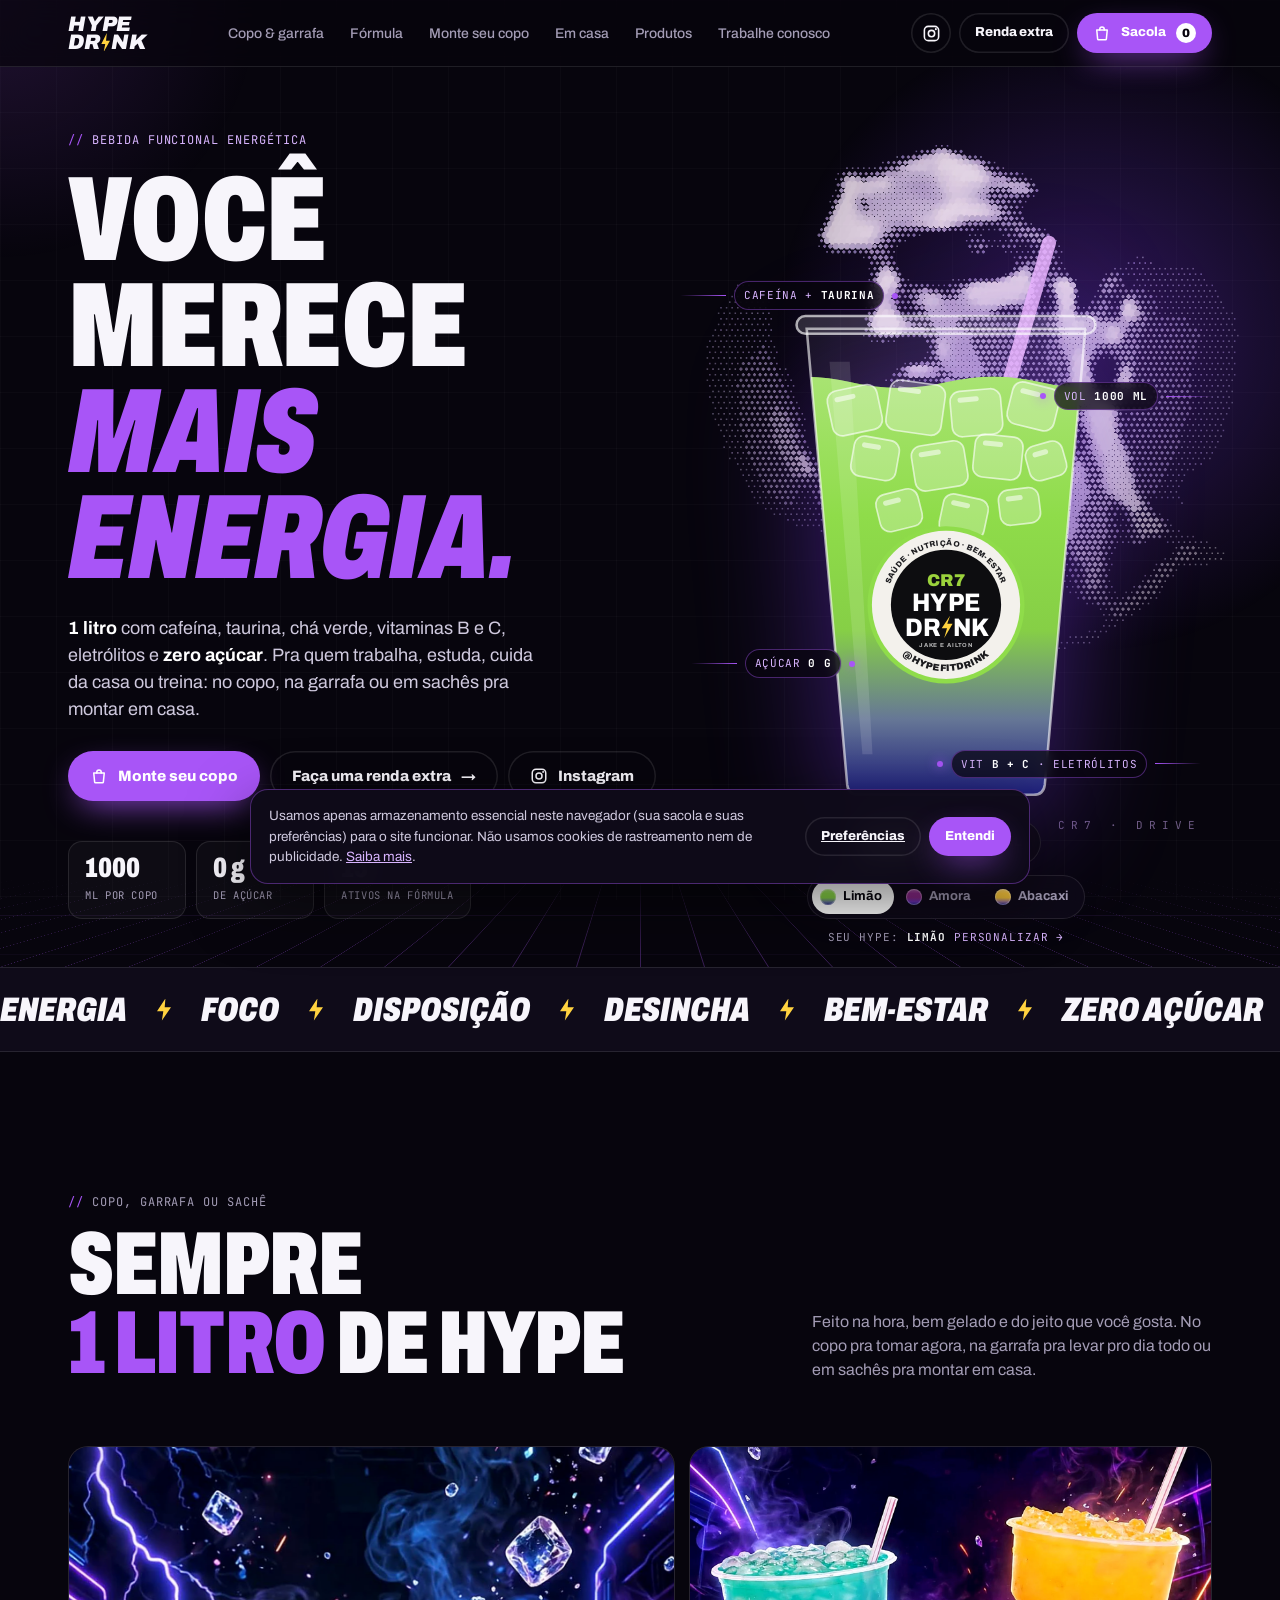
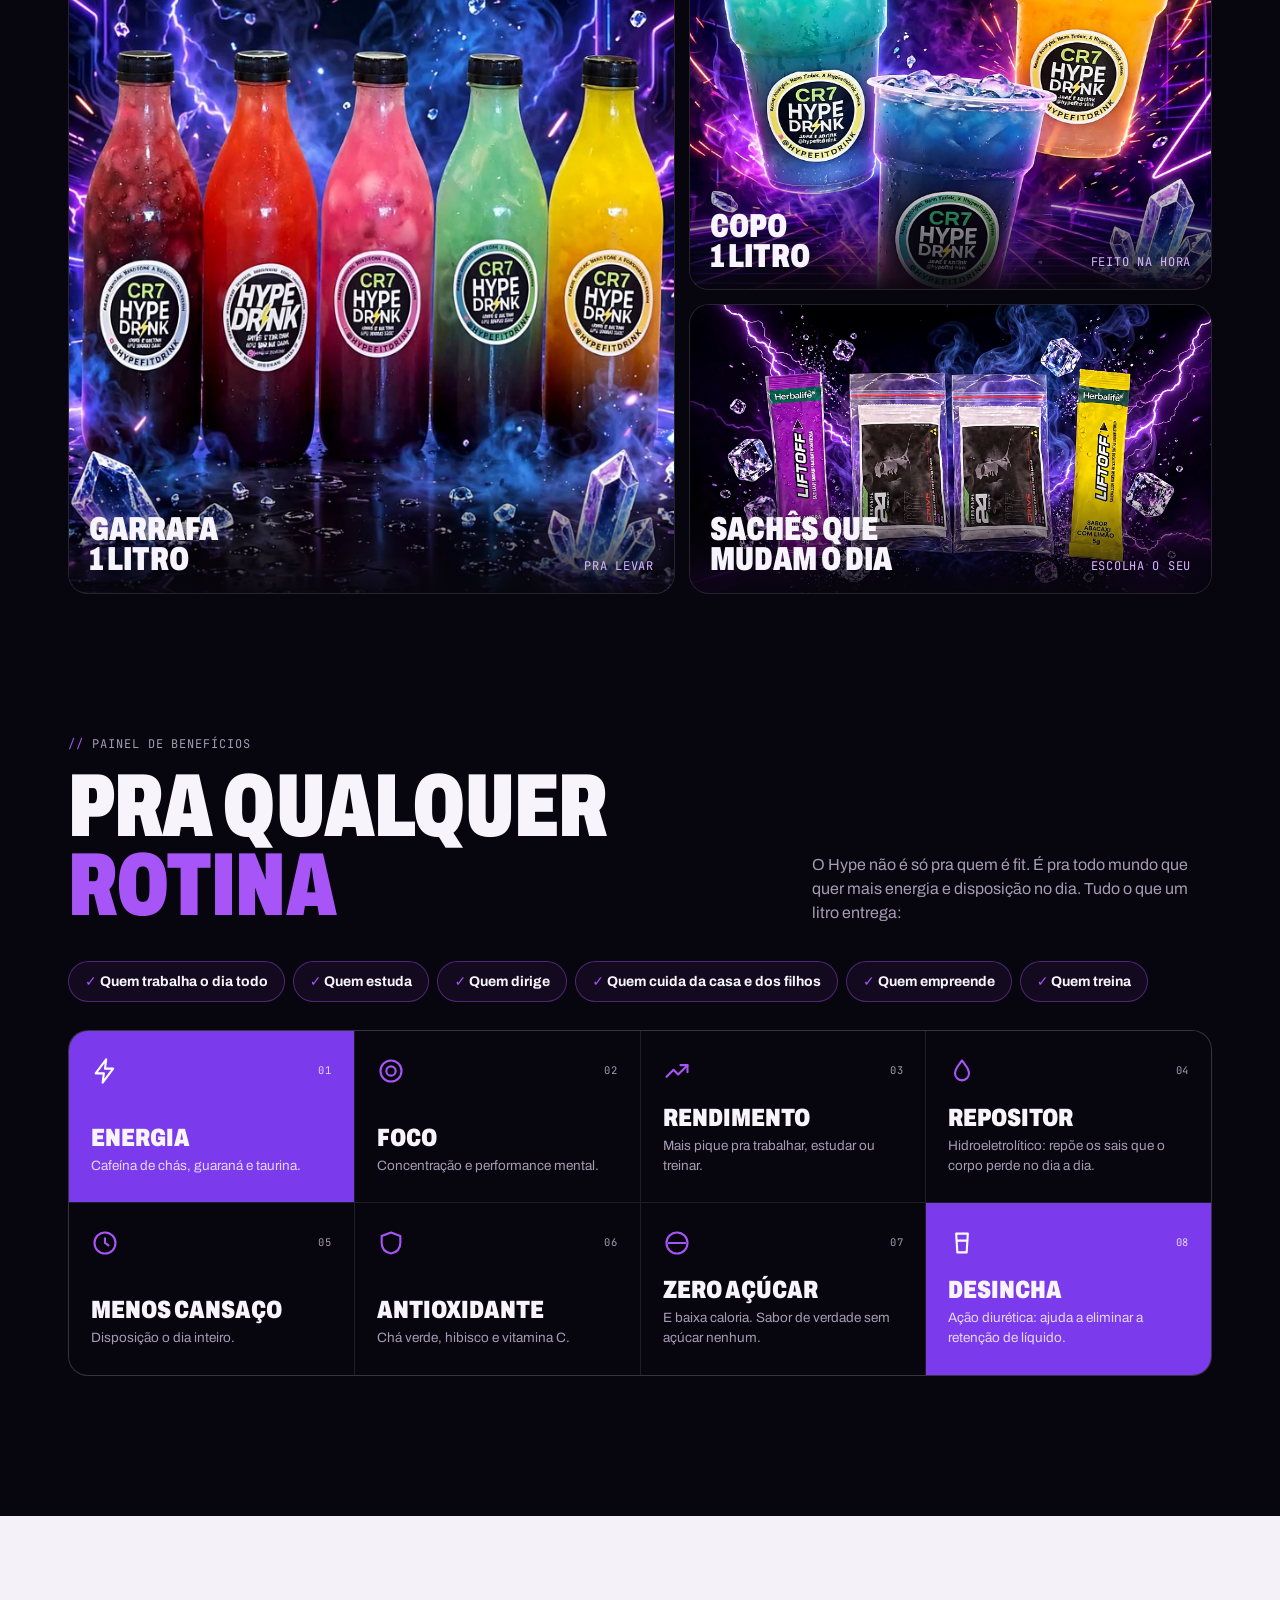
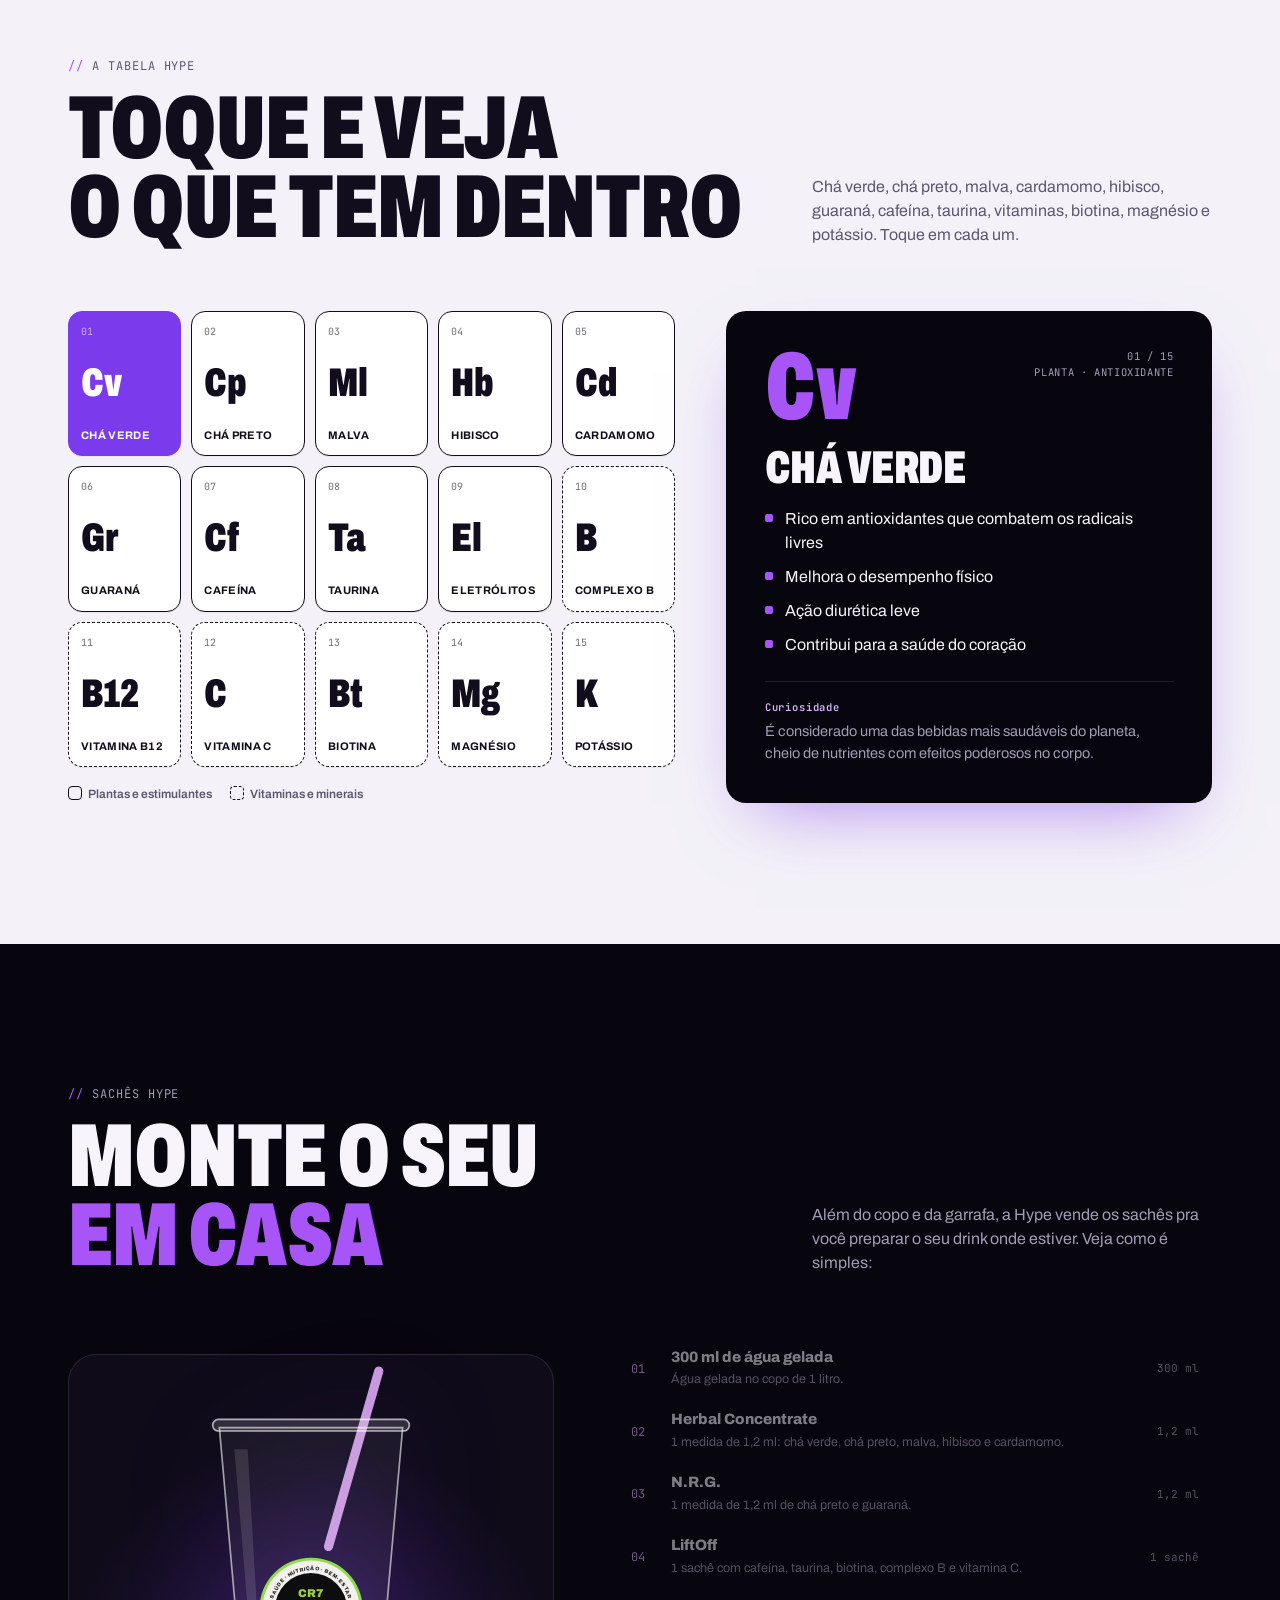
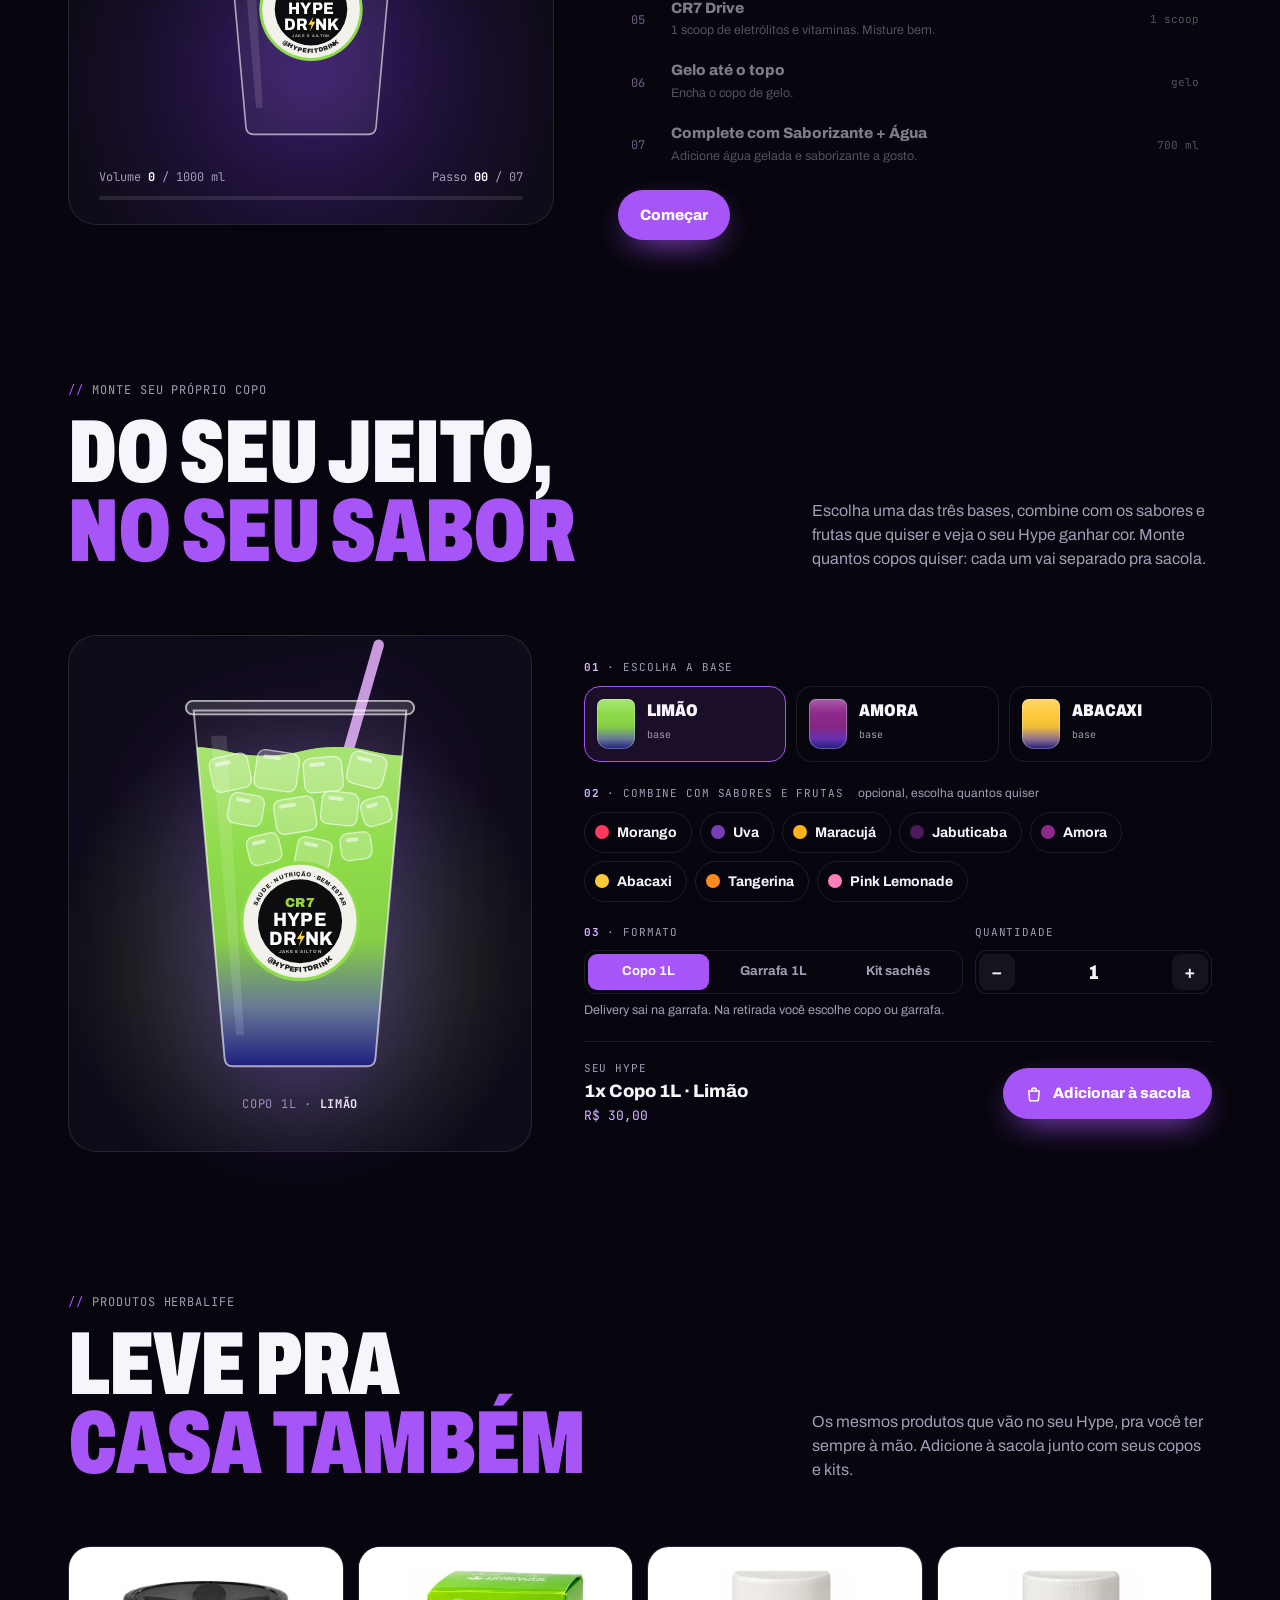
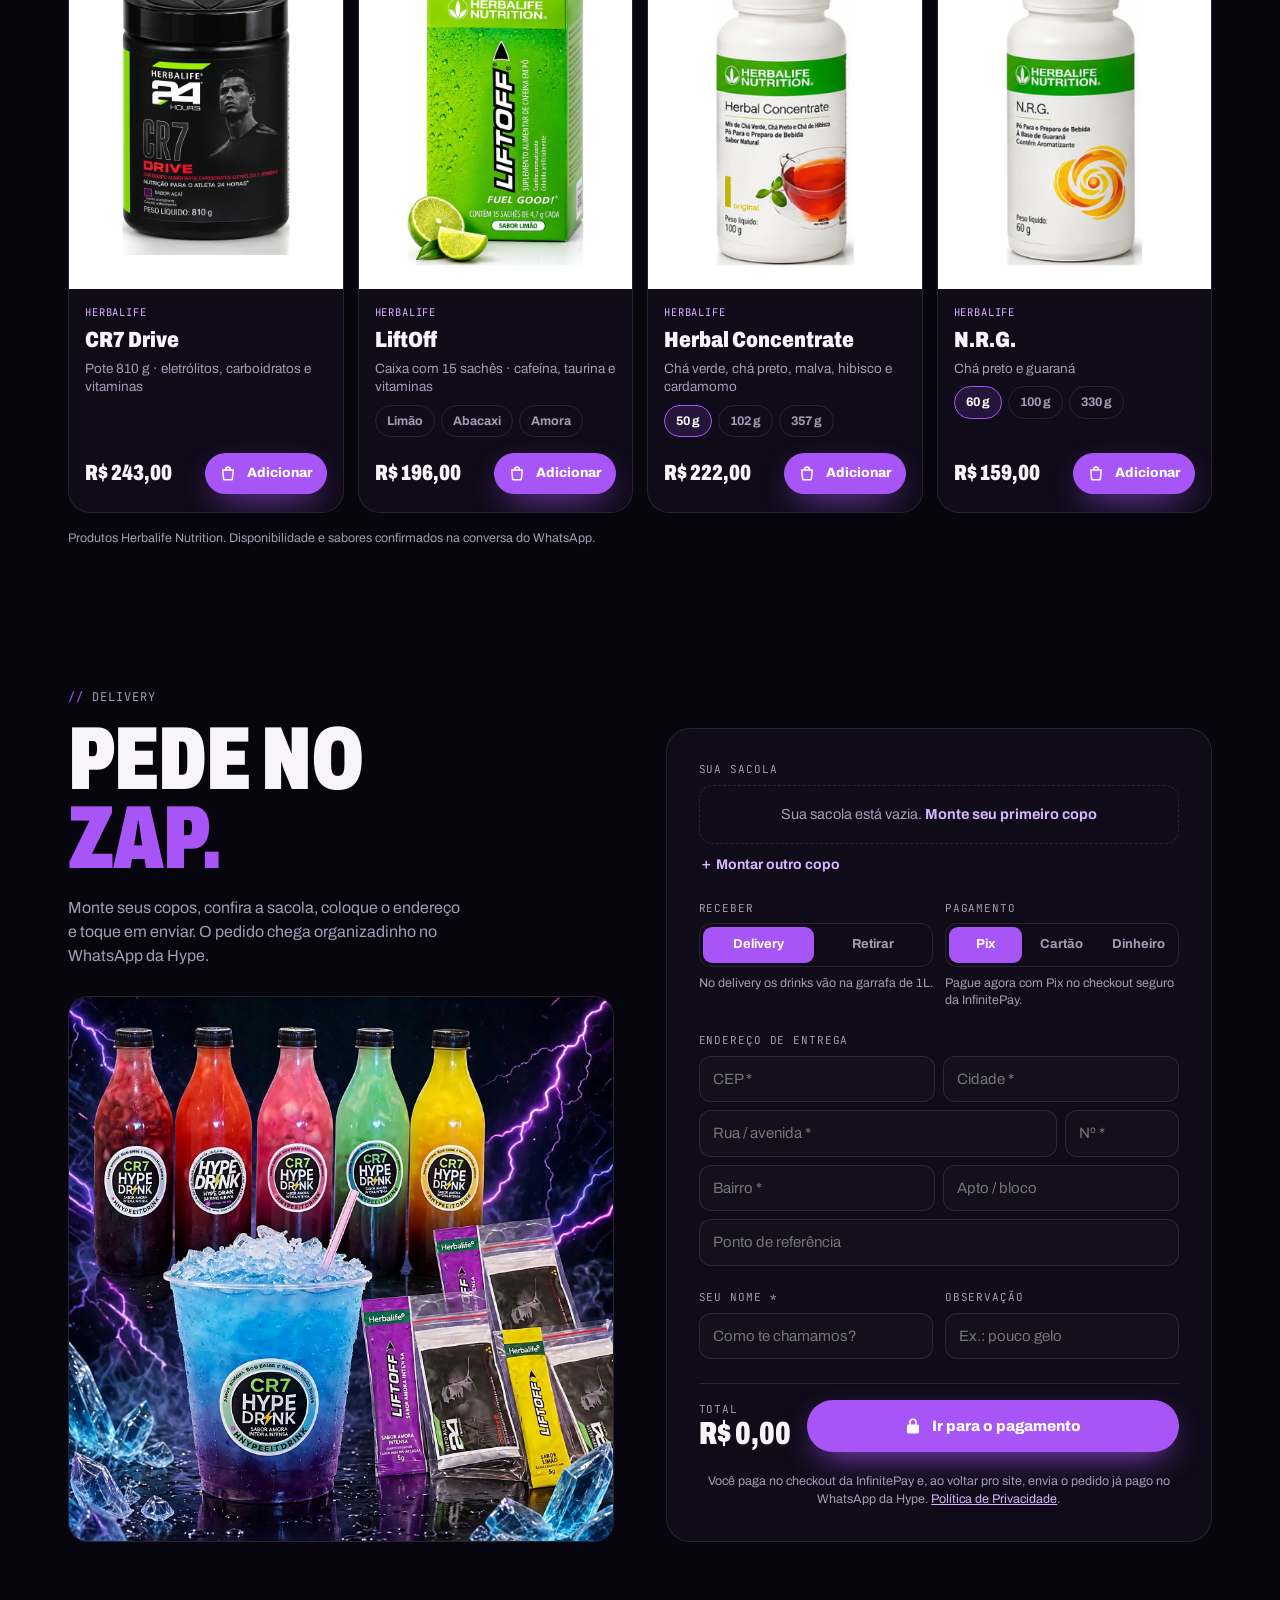
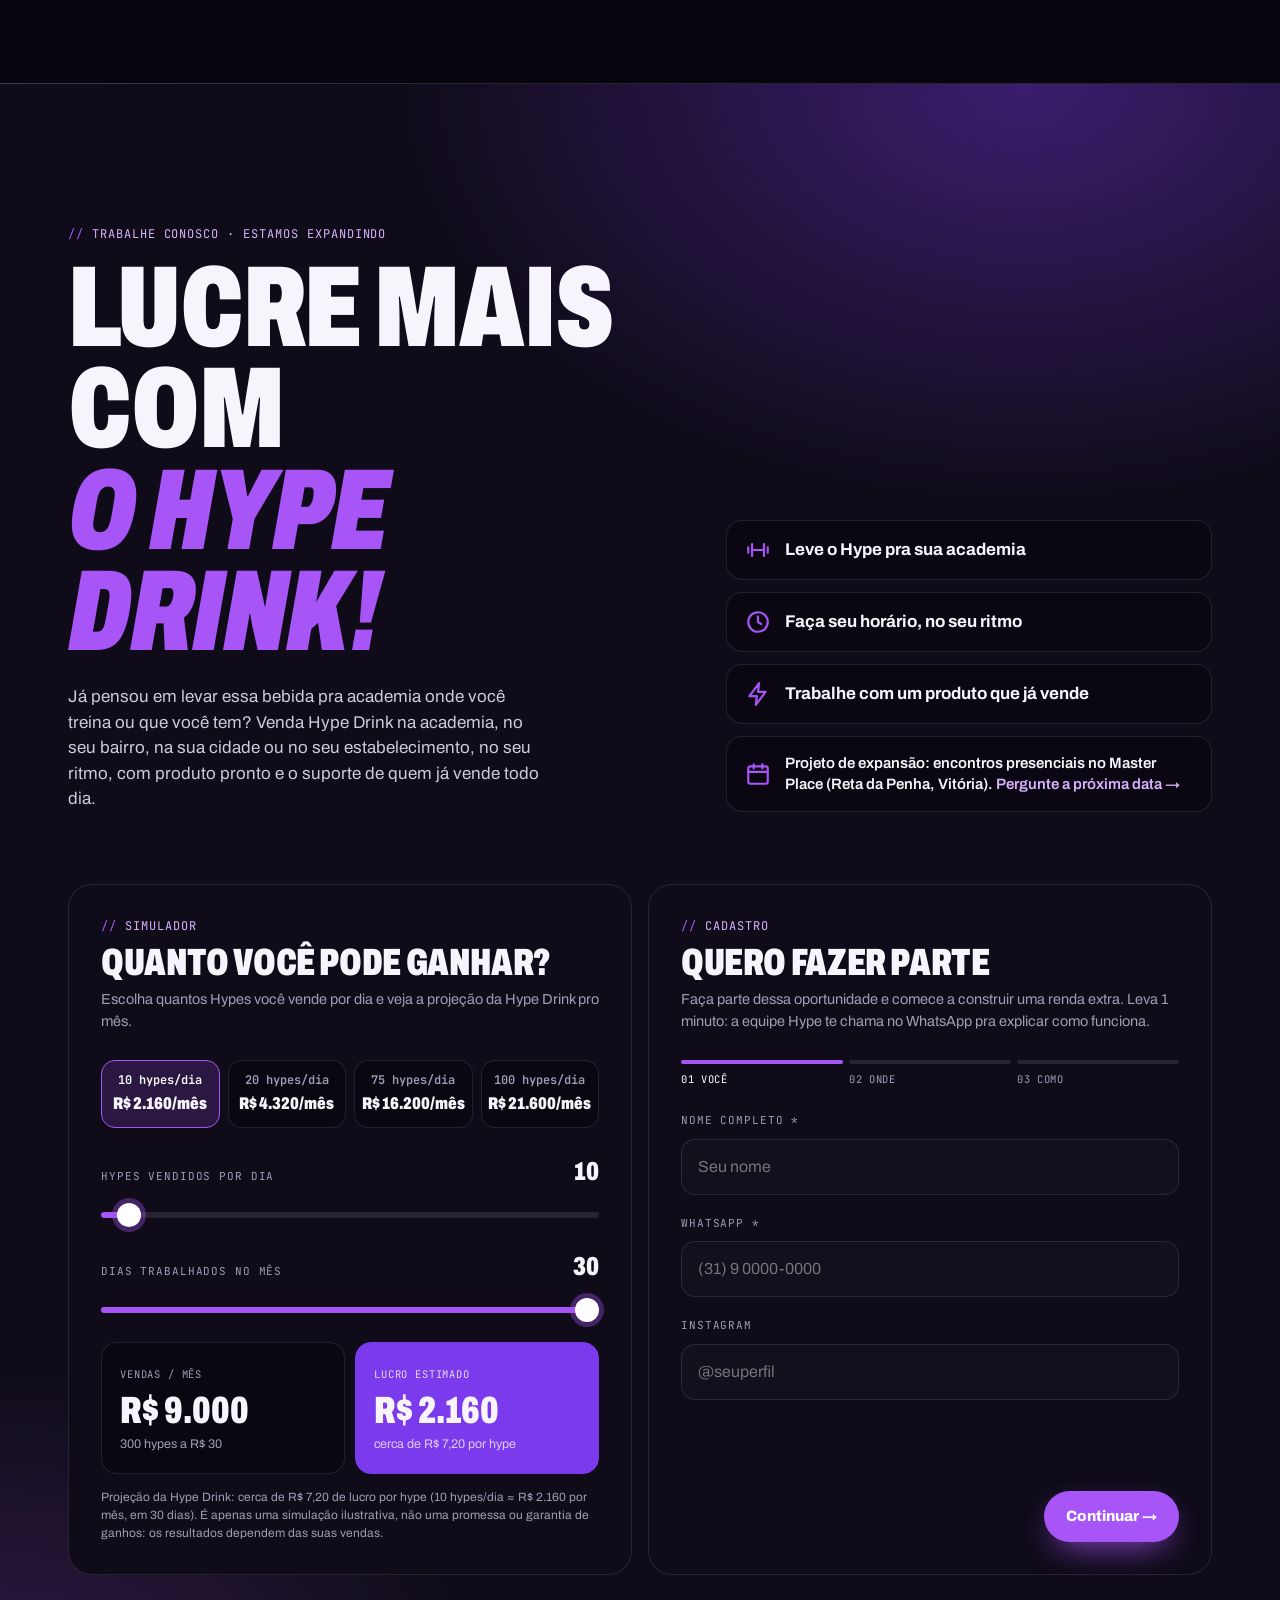
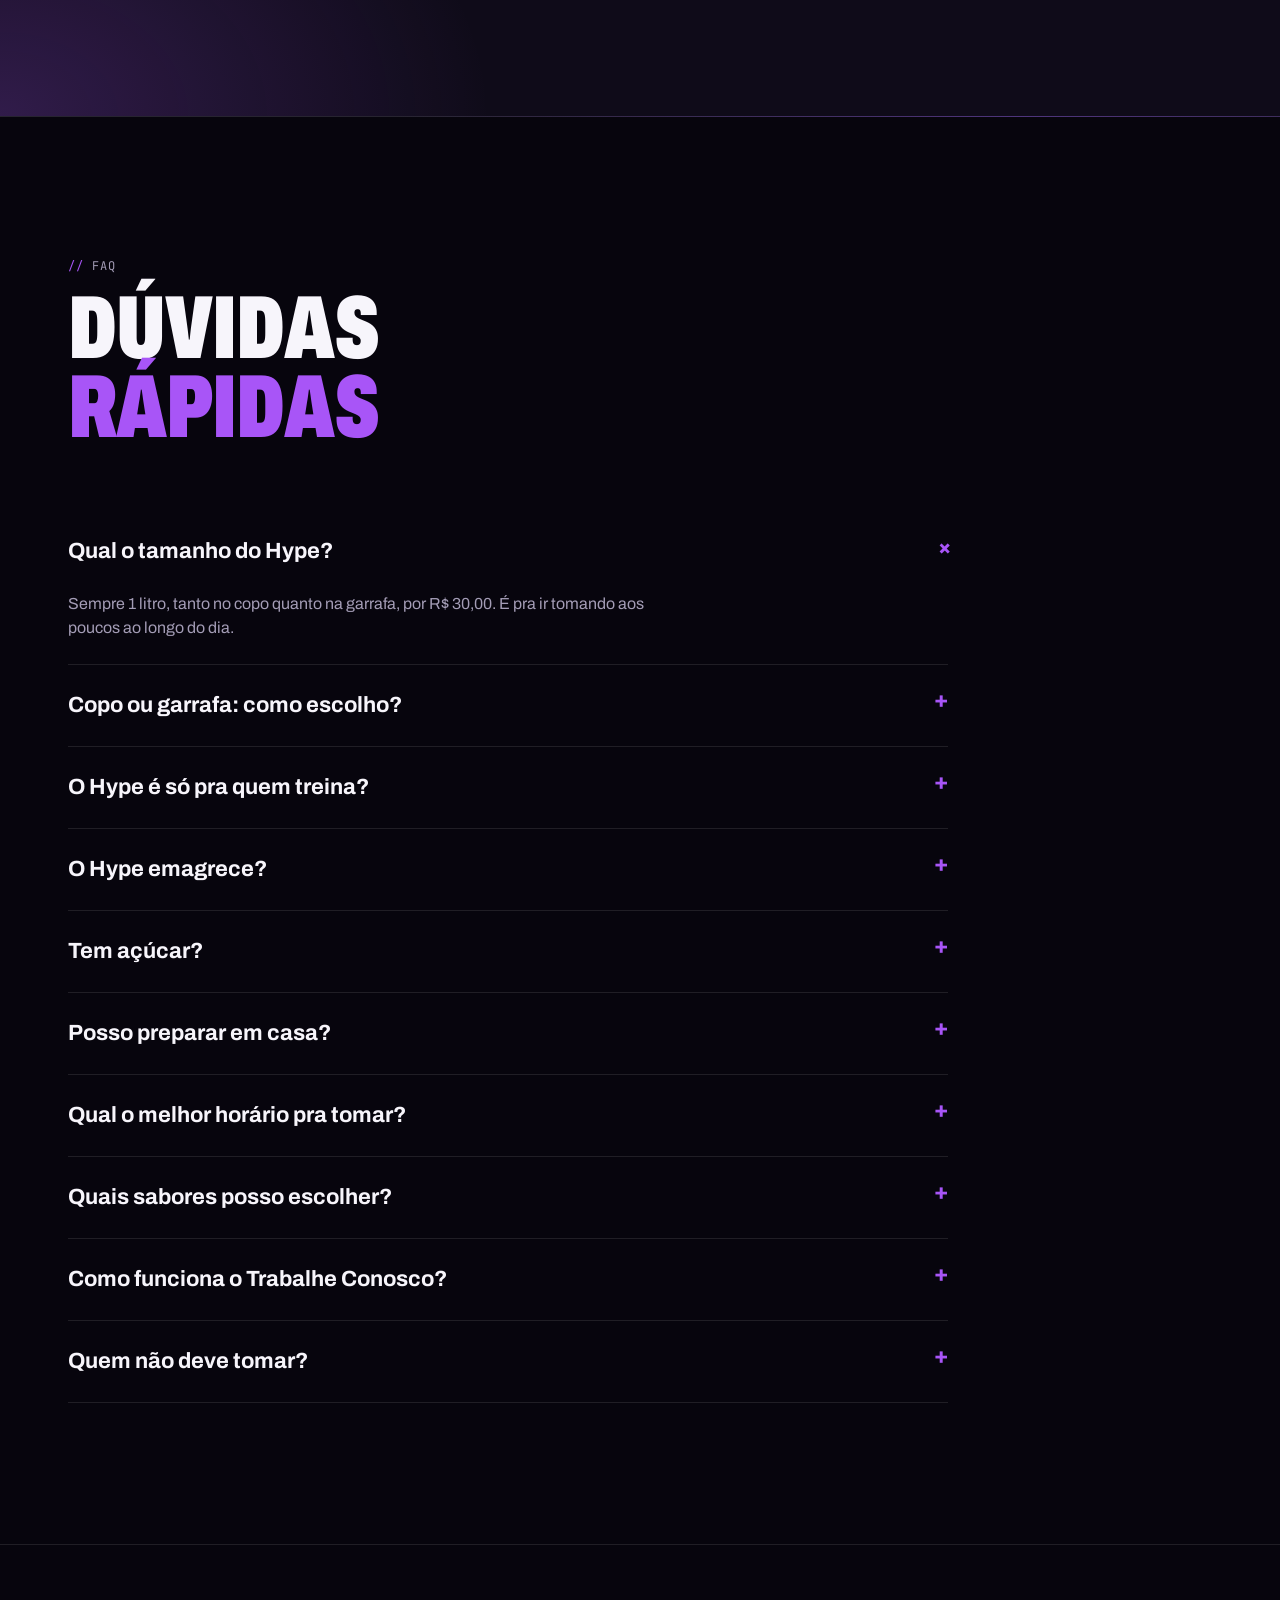
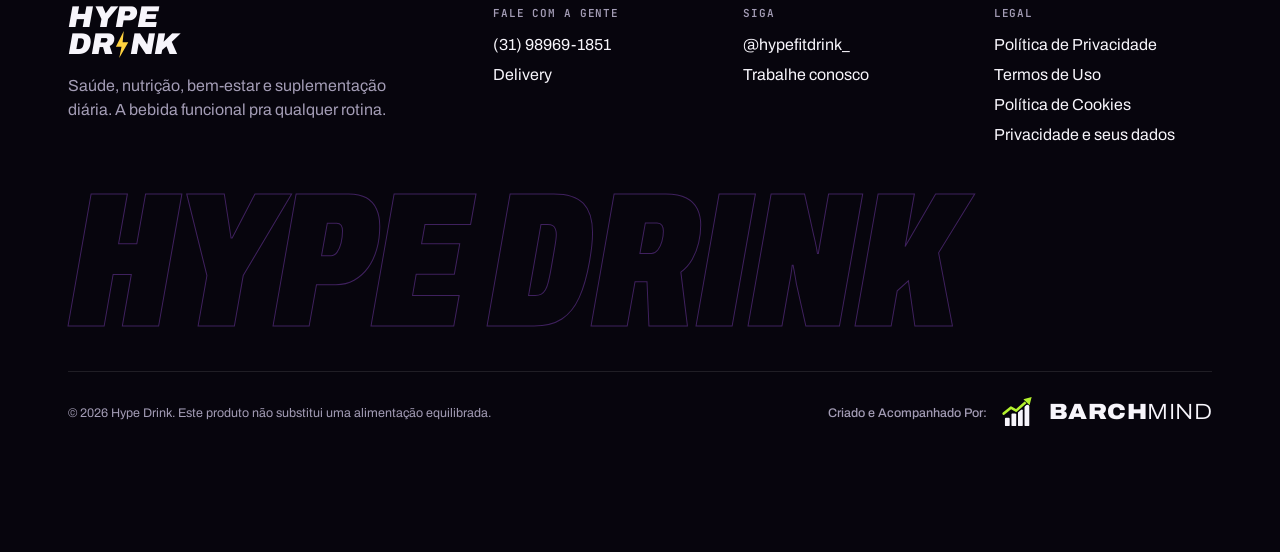
==== commit 5e0084a0: "Verificação do Google Search Console para hypefitdrink.pages.dev Co-Authored-By: Claude Opus 5.5 <no" ====
--- a/public/index.html
+++ b/public/index.html
@@ -21,6 +21,7 @@
 <meta name="twitter:card" content="summary_large_image">
 <link rel="canonical" href="https://hypefitdrink.pages.dev/">
 <meta name="google-site-verification" content="Ypv107OmJcsfK61vMa24xwpZQLL4mafSCX-icCPOXNg">
+<meta name="google-site-verification" content="UGoDOjW_JhkeZmgbtct1yFO02XB5ly1mZSOVbE9SWAw">
 <link rel="preconnect" href="https://fonts.googleapis.com">
 <link rel="preconnect" href="https://fonts.gstatic.com" crossorigin>
 <link href="https://fonts.googleapis.com/css2?family=Archivo:ital,wdth,wght@0,62..125,300..900;1,62..125,300..900&family=JetBrains+Mono:wght@400;600;700&display=swap" rel="stylesheet">
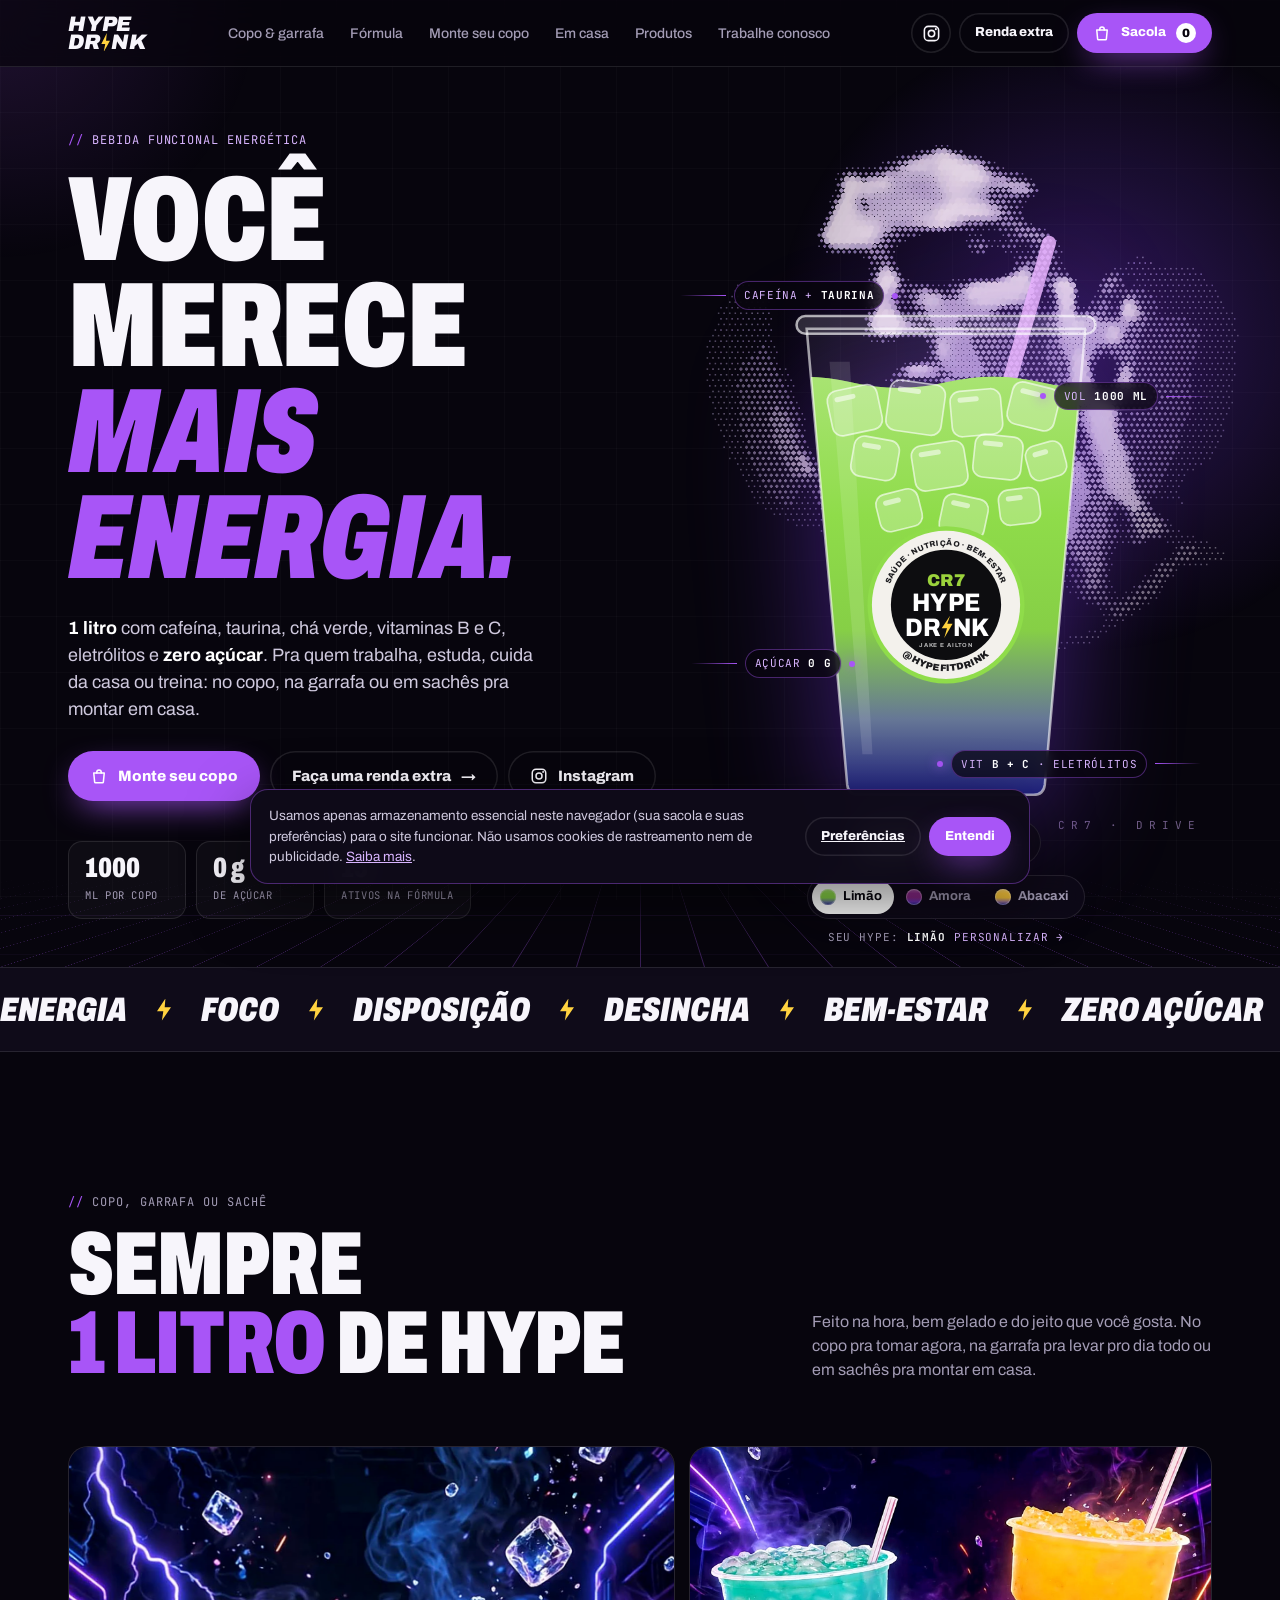
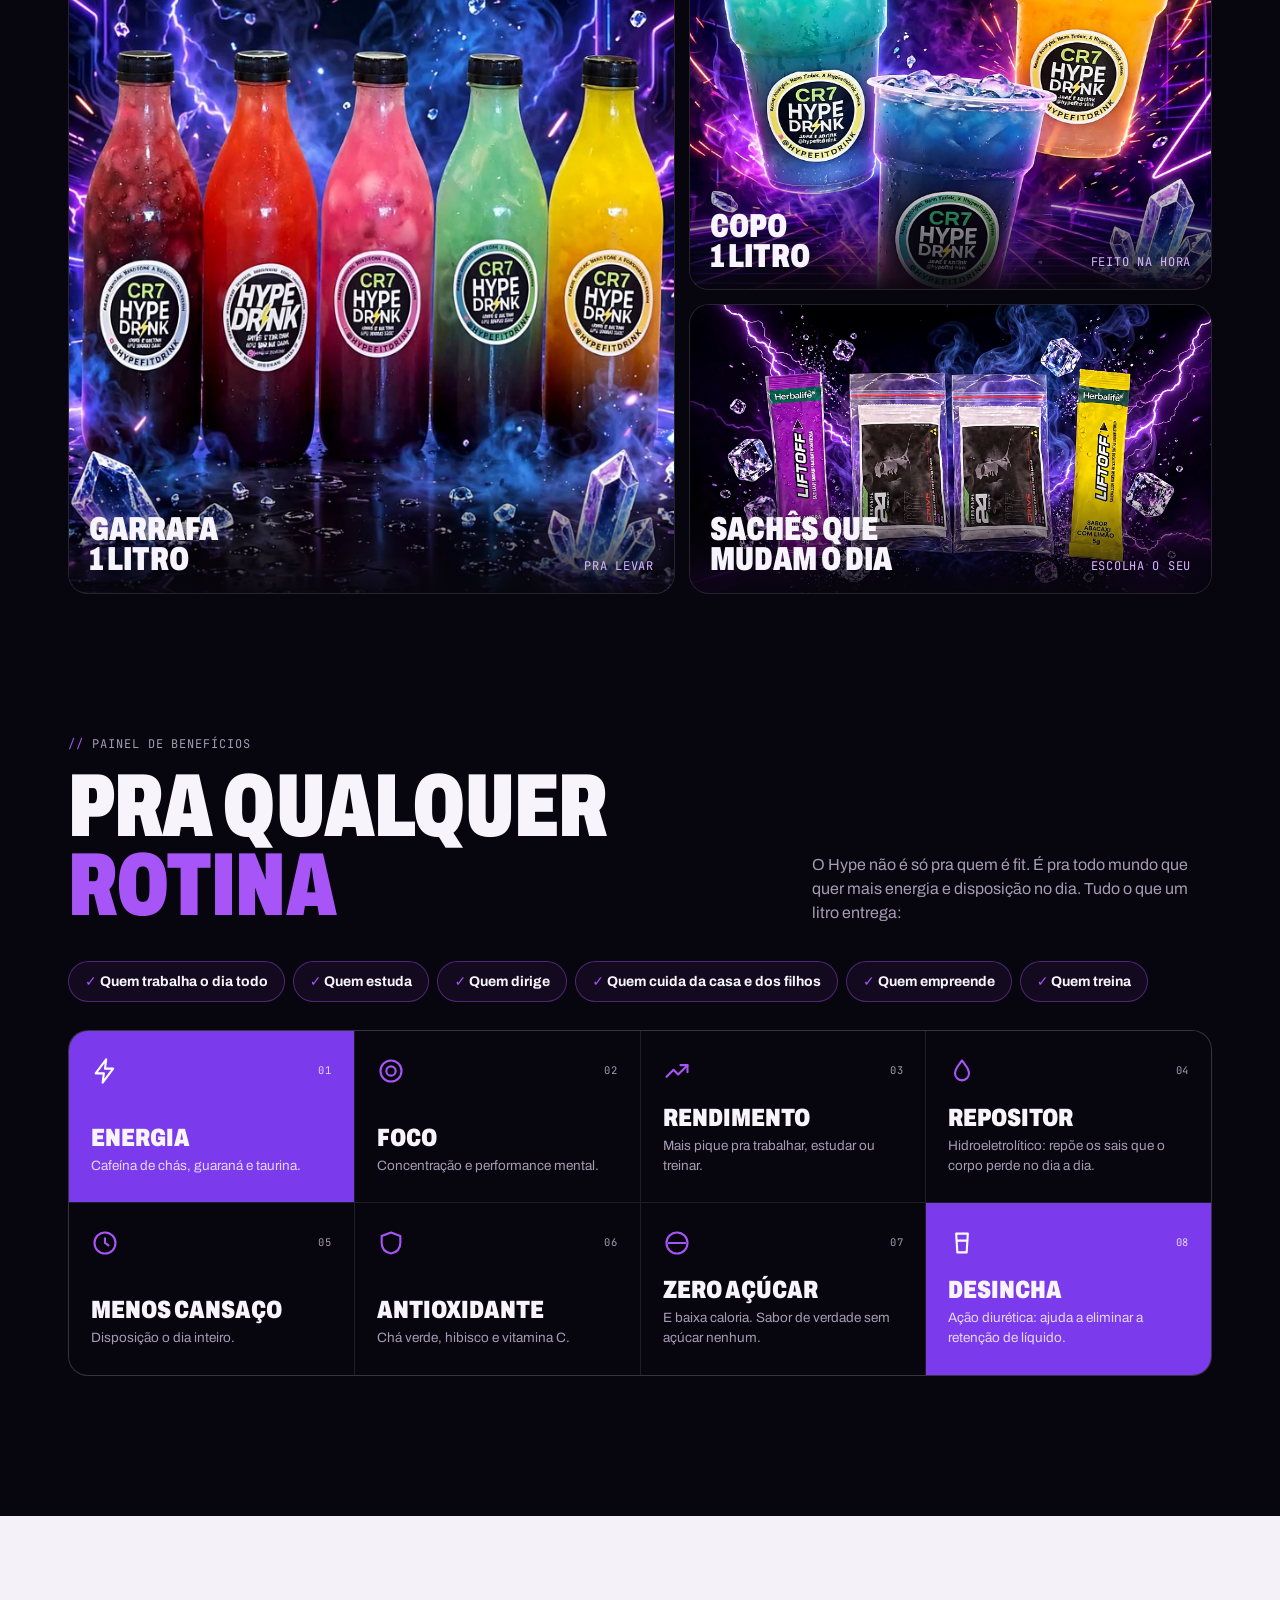
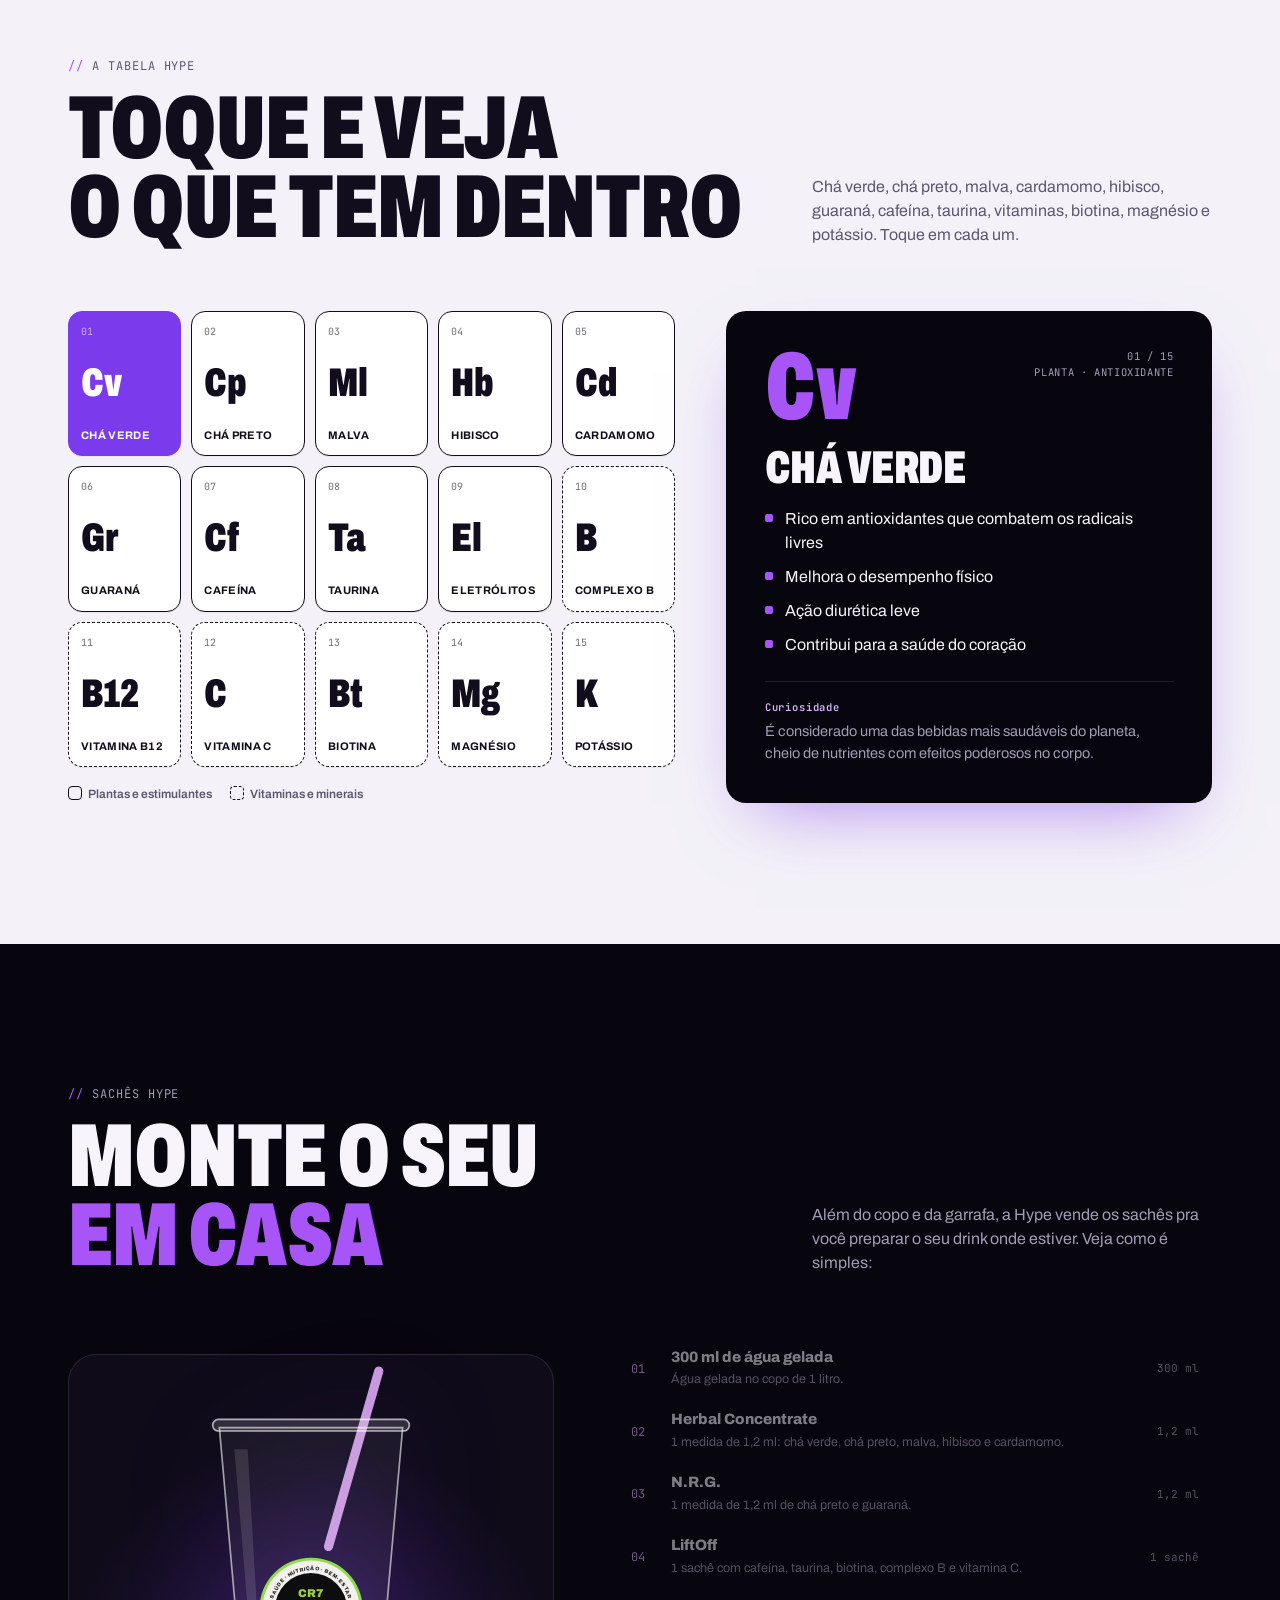
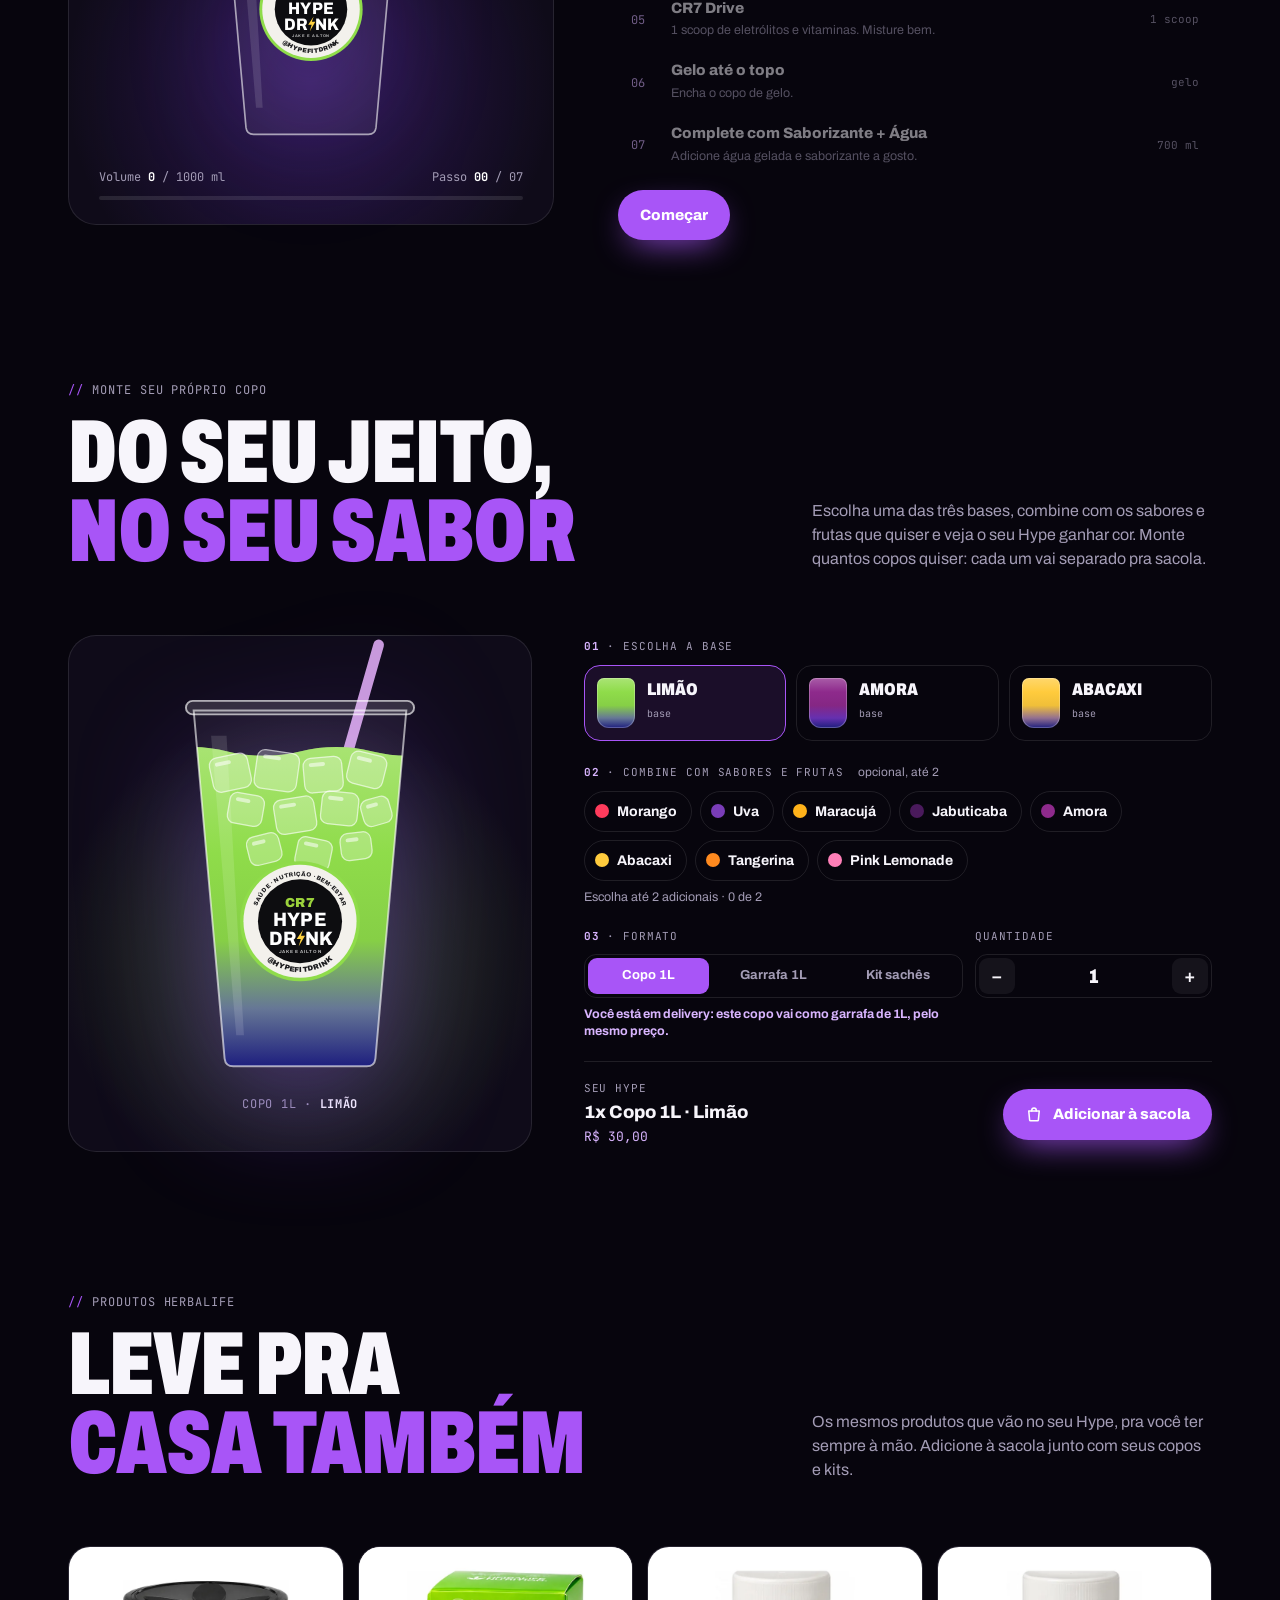
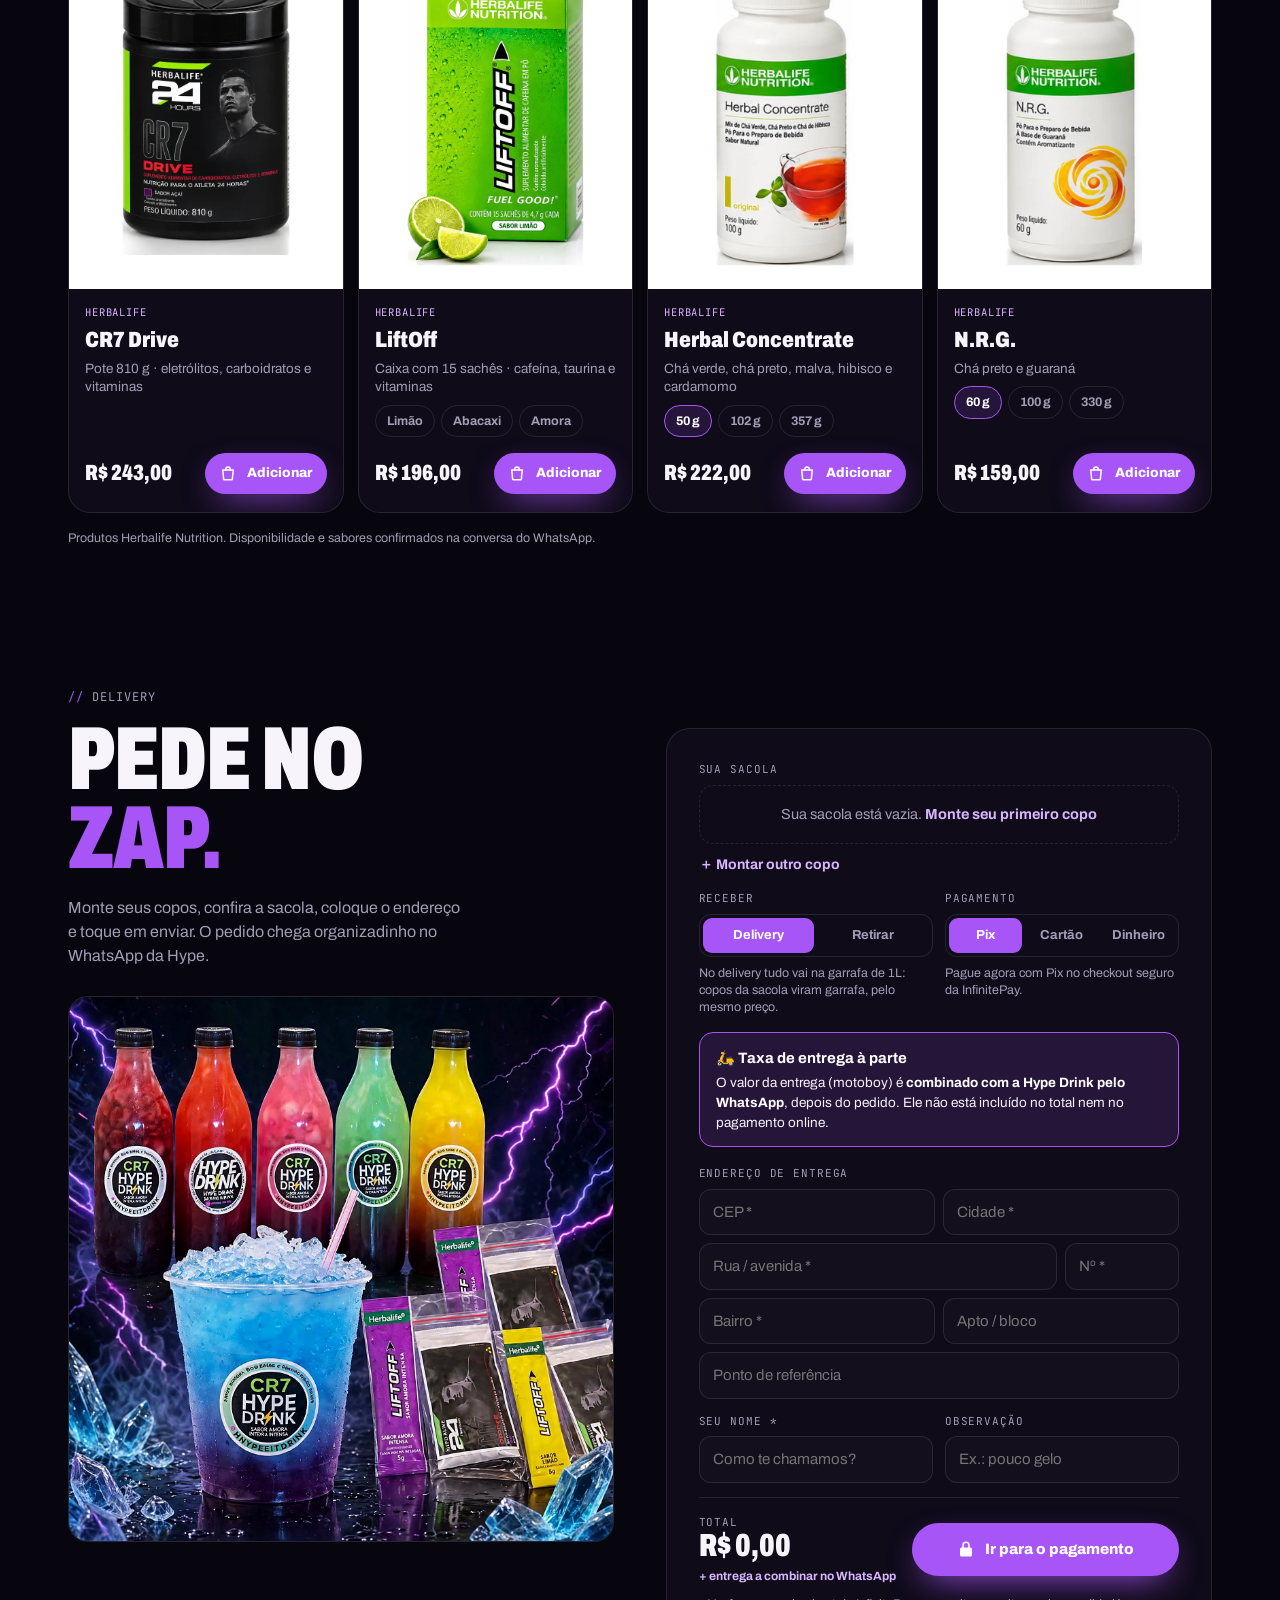
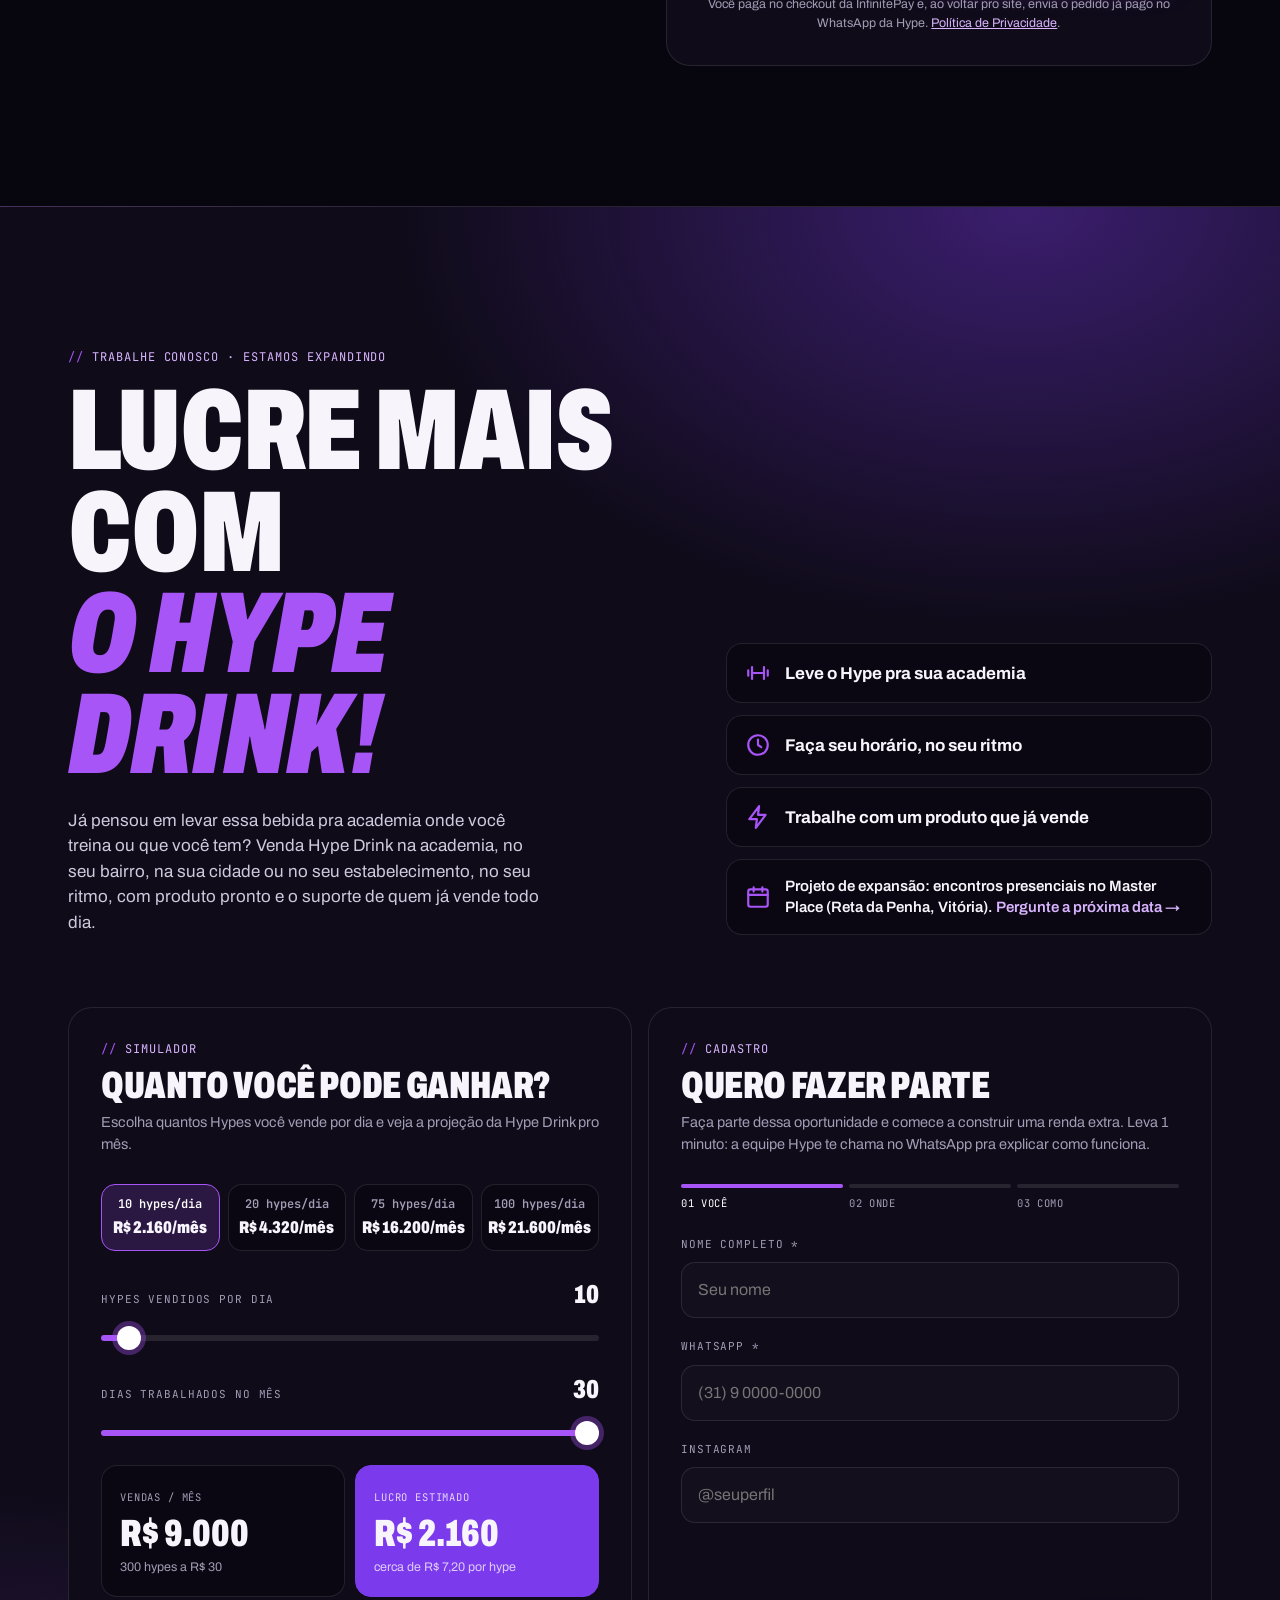
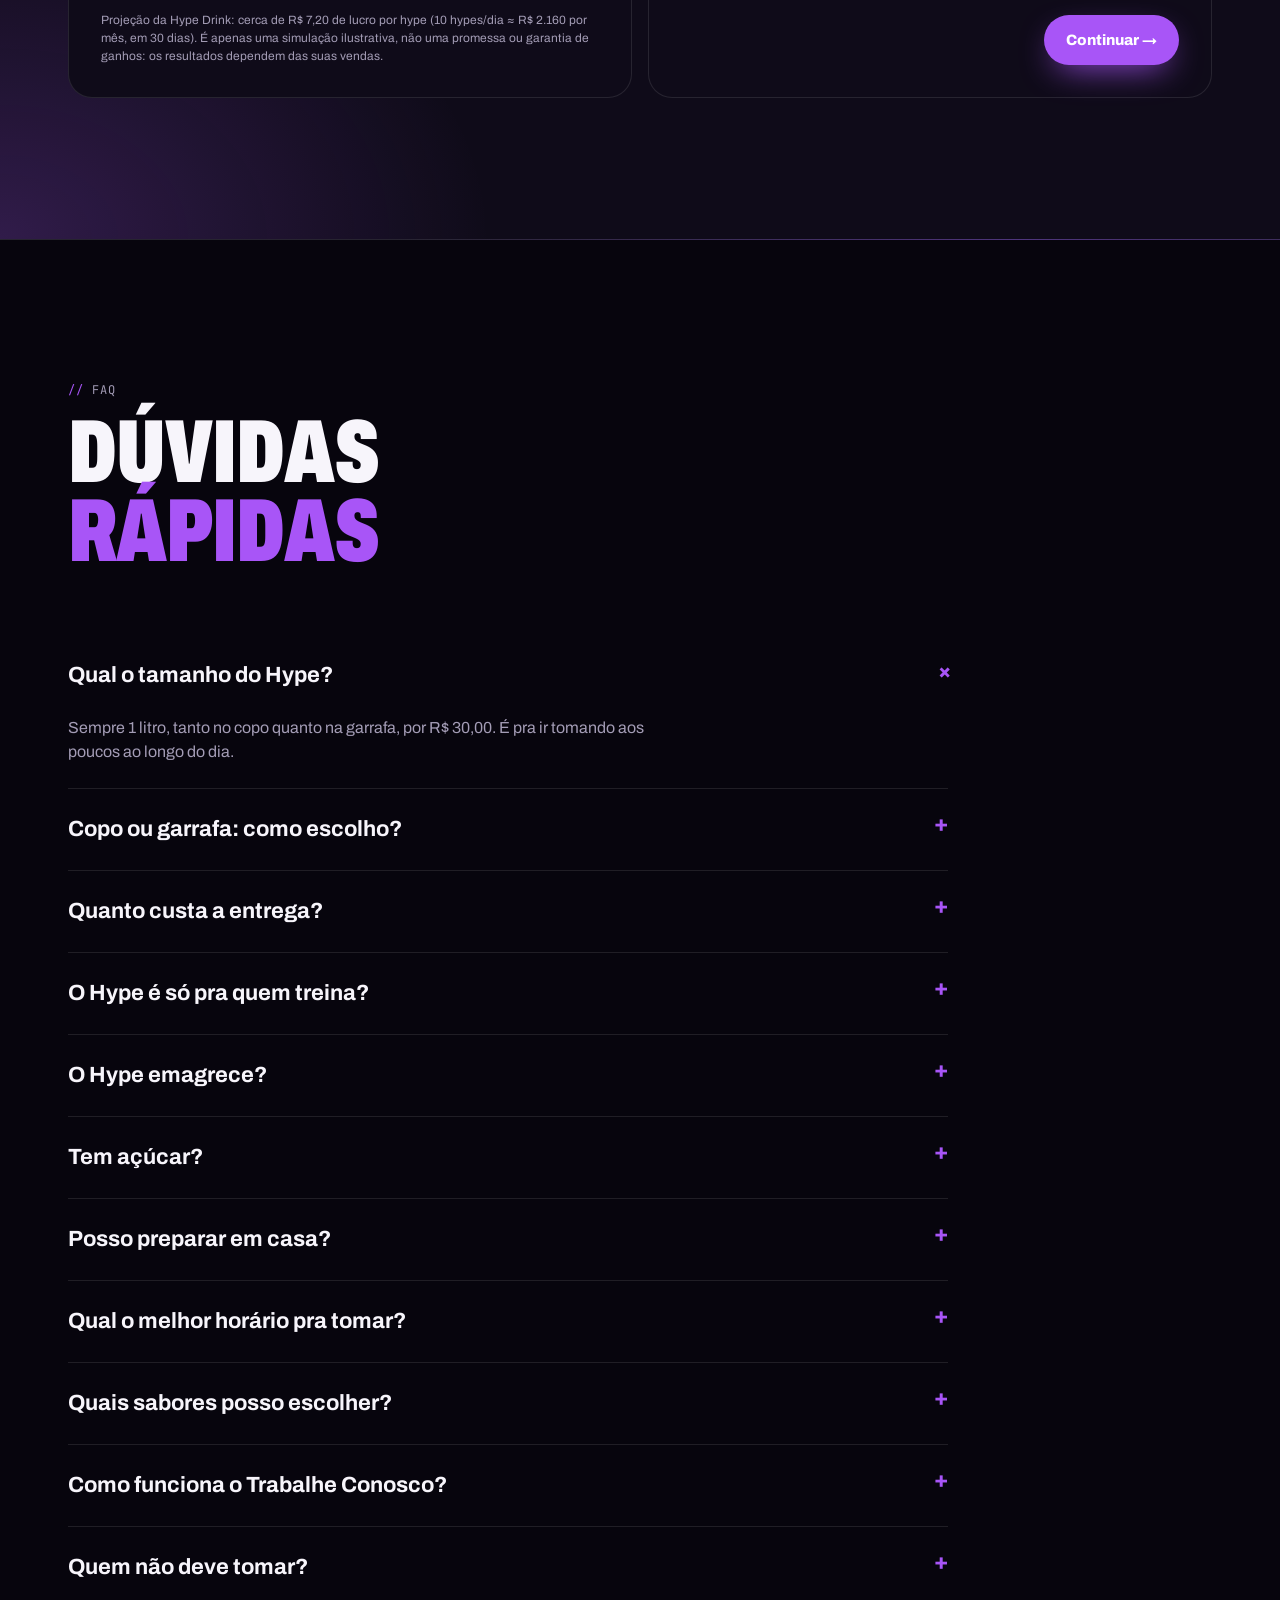
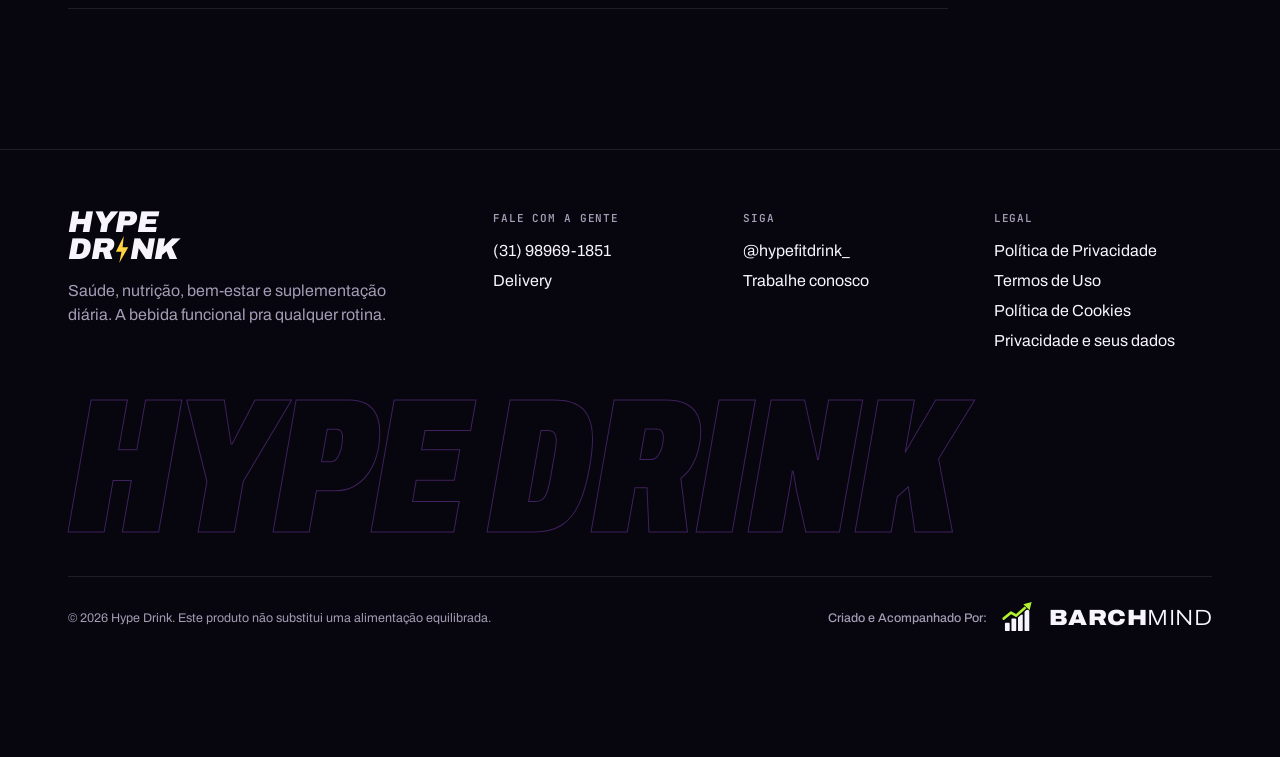
==== commit 26268743: "Até 2 adicionais, delivery sempre na garrafa e aviso da taxa de entrega - Monte seu copo: no máximo " ====
--- a/public/index.html
+++ b/public/index.html
@@ -489,6 +489,12 @@
 .xchip i{width:14px;height:14px;border-radius:50%;background:var(--c)}
 .xchip[aria-pressed=true]{border-color:var(--c);background:color-mix(in srgb,var(--c) 20%,transparent)}
 .xchip[aria-pressed=true]::after{content:"✓";font-size:12px}
+.xchip:disabled{opacity:.32;cursor:not-allowed;filter:grayscale(.6)}
+.xmsg.cheio,.fhint.alerta{color:var(--p3);font-weight:700}
+.taxa{display:flex;flex-direction:column;gap:4px;margin:2px 0 18px;padding:14px 16px;border-radius:14px;border:1.5px solid var(--p);background:rgba(168,85,247,.14)}
+.taxa b{font-size:15px;color:#fff}.taxa span{font-size:13.5px;line-height:1.45;color:var(--text)}.taxa strong{color:#fff}
+.bagconv{font-size:13px;line-height:1.4;padding:10px 12px;margin-bottom:8px;border-radius:12px;border:1px solid var(--p);background:rgba(168,85,247,.12)}
+.obar .tot small{display:block;margin-top:4px;font-size:12px;font-weight:700;color:var(--p3)}
 .frow3{display:grid;grid-template-columns:1.6fr 1fr;gap:12px}
 /* produtos herbalife */
 .pgrid{display:grid;grid-template-columns:repeat(4,1fr);gap:14px}
@@ -768,7 +774,7 @@
       </div>
       <div class="mcctrl rv">
         <div class="mcstep"><span class="lb"><b>01</b> · Escolha a base</span><div class="bases" id="mcBases" role="group" aria-label="Base"></div></div>
-        <div class="mcstep"><span class="lb"><b>02</b> · Combine com sabores e frutas <small>opcional, escolha quantos quiser</small></span><div class="xchips" id="mcExtras" role="group" aria-label="Sabores e frutas"></div></div>
+        <div class="mcstep"><span class="lb"><b>02</b> · Combine com sabores e frutas <small>opcional, até 2</small></span><div class="xchips" id="mcExtras" role="group" aria-label="Sabores e frutas (até 2)"></div><p class="fhint xmsg" id="mcXmsg" aria-live="polite"></p></div>
         <div class="mcstep frow3">
           <div><span class="lb"><b>03</b> · Formato</span><div class="tg" id="mcForm"><button type="button" data-v="cup" aria-pressed="true">Copo 1L</button><button type="button" data-v="bottle" aria-pressed="false">Garrafa 1L</button><button type="button" data-v="kit" aria-pressed="false">Kit sachês</button></div>
             <p class="fhint" id="mcHint">Delivery sai na garrafa. Na retirada você escolhe copo ou garrafa.</p></div>
@@ -821,13 +827,14 @@
       <div class="frow">
         <div class="field"><span class="lb">Receber</span>
           <div class="tg" id="tgMode"><button type="button" data-v="Delivery" aria-pressed="true">Delivery</button><button type="button" data-v="Retirada" aria-pressed="false">Retirar</button></div>
-          <p class="fhint" id="modeNote">No delivery os drinks vão na garrafa de 1L.</p>
+          <p class="fhint" id="modeNote">No delivery tudo vai na garrafa de 1L: copos da sacola viram garrafa, pelo mesmo preço.</p>
         </div>
         <div class="field"><span class="lb">Pagamento</span>
           <div class="tg" id="tgPay"><button type="button" data-v="Pix" aria-pressed="true">Pix</button><button type="button" data-v="Cartão" aria-pressed="false">Cartão</button><button type="button" data-v="Dinheiro" aria-pressed="false">Dinheiro</button></div>
           <p class="fhint" id="payNote">Você paga na entrega ou na retirada.</p>
         </div>
       </div>
+      <p class="taxa" id="taxaNote" role="note"><b>🛵 Taxa de entrega à parte</b><span>O valor da entrega (motoboy) é <strong>combinado com a Hype Drink pelo WhatsApp</strong>, depois do pedido. Ele não está incluído no total nem no pagamento online.</span></p>
       <fieldset class="addr" id="addrBox">
         <legend class="lb">Endereço de entrega</legend>
         <div class="agrid">
@@ -848,7 +855,7 @@
       </div>
       <p class="err" id="oErr" role="alert"></p>
       <div class="obar">
-        <div class="tot"><span>Total</span><b id="total">R$ 0,00</b></div>
+        <div class="tot"><span>Total</span><b id="total">R$ 0,00</b><small id="totEntrega">+ entrega a combinar no WhatsApp</small></div>
         <button class="btn" type="submit" id="oSubmit"><svg viewBox="0 0 24 24"><use href="#i-wa"/></svg><span>Enviar pedido</span></button>
       </div>
       <p class="note" id="oNote">A mensagem abre pronta no WhatsApp da Hype e você confirma tudo na conversa antes de pagar. Seus dados são usados só para preparar e entregar o pedido. Veja a <a href="privacidade.html">Política de Privacidade</a>.</p>
@@ -956,7 +963,8 @@
     <div class="head rv"><div><p class="eyebrow">FAQ</p><h2 class="display">Dúvidas<br><span class="pp">rápidas</span></h2></div></div>
     <div class="faq rv">
       <details open><summary>Qual o tamanho do Hype?</summary><p>Sempre 1 litro, tanto no copo quanto na garrafa, por R$ 30,00. É pra ir tomando aos poucos ao longo do dia.</p></details>
-      <details><summary>Copo ou garrafa: como escolho?</summary><p>No delivery o Hype vai sempre na garrafa de 1 litro. Se for retirar, você escolhe copo ou garrafa, pelo mesmo valor.</p></details>
+      <details><summary>Copo ou garrafa: como escolho?</summary><p>No delivery o Hype vai sempre na garrafa de 1 litro: se você montou copo, ele vai como garrafa, pelo mesmo valor. Se for retirar, você escolhe copo ou garrafa.</p></details>
+      <details><summary>Quanto custa a entrega?</summary><p>O valor da entrega (motoboy) depende do seu endereço e é combinado com a Hype Drink pelo WhatsApp, depois do pedido. Ele não entra no total do site nem no pagamento online.</p></details>
       <details><summary>O Hype é só pra quem treina?</summary><p>Não. O Hype é pra todo tipo de público: quem trabalha, estuda, dirige, cuida da casa ou treina. É pra qualquer pessoa que queira mais energia e disposição no dia.</p></details>
       <details><summary>O Hype emagrece?</summary><p>Não. O Hype não é um produto para emagrecer. Ele tem ação diurética, que ajuda a desinchar e a eliminar a retenção de líquido, além de dar energia e disposição.</p></details>
       <details><summary>Tem açúcar?</summary><p>Não. O Hype Drink é zero açúcar e baixa caloria. O sabor vem do cardamomo e do saborizante.</p></details>
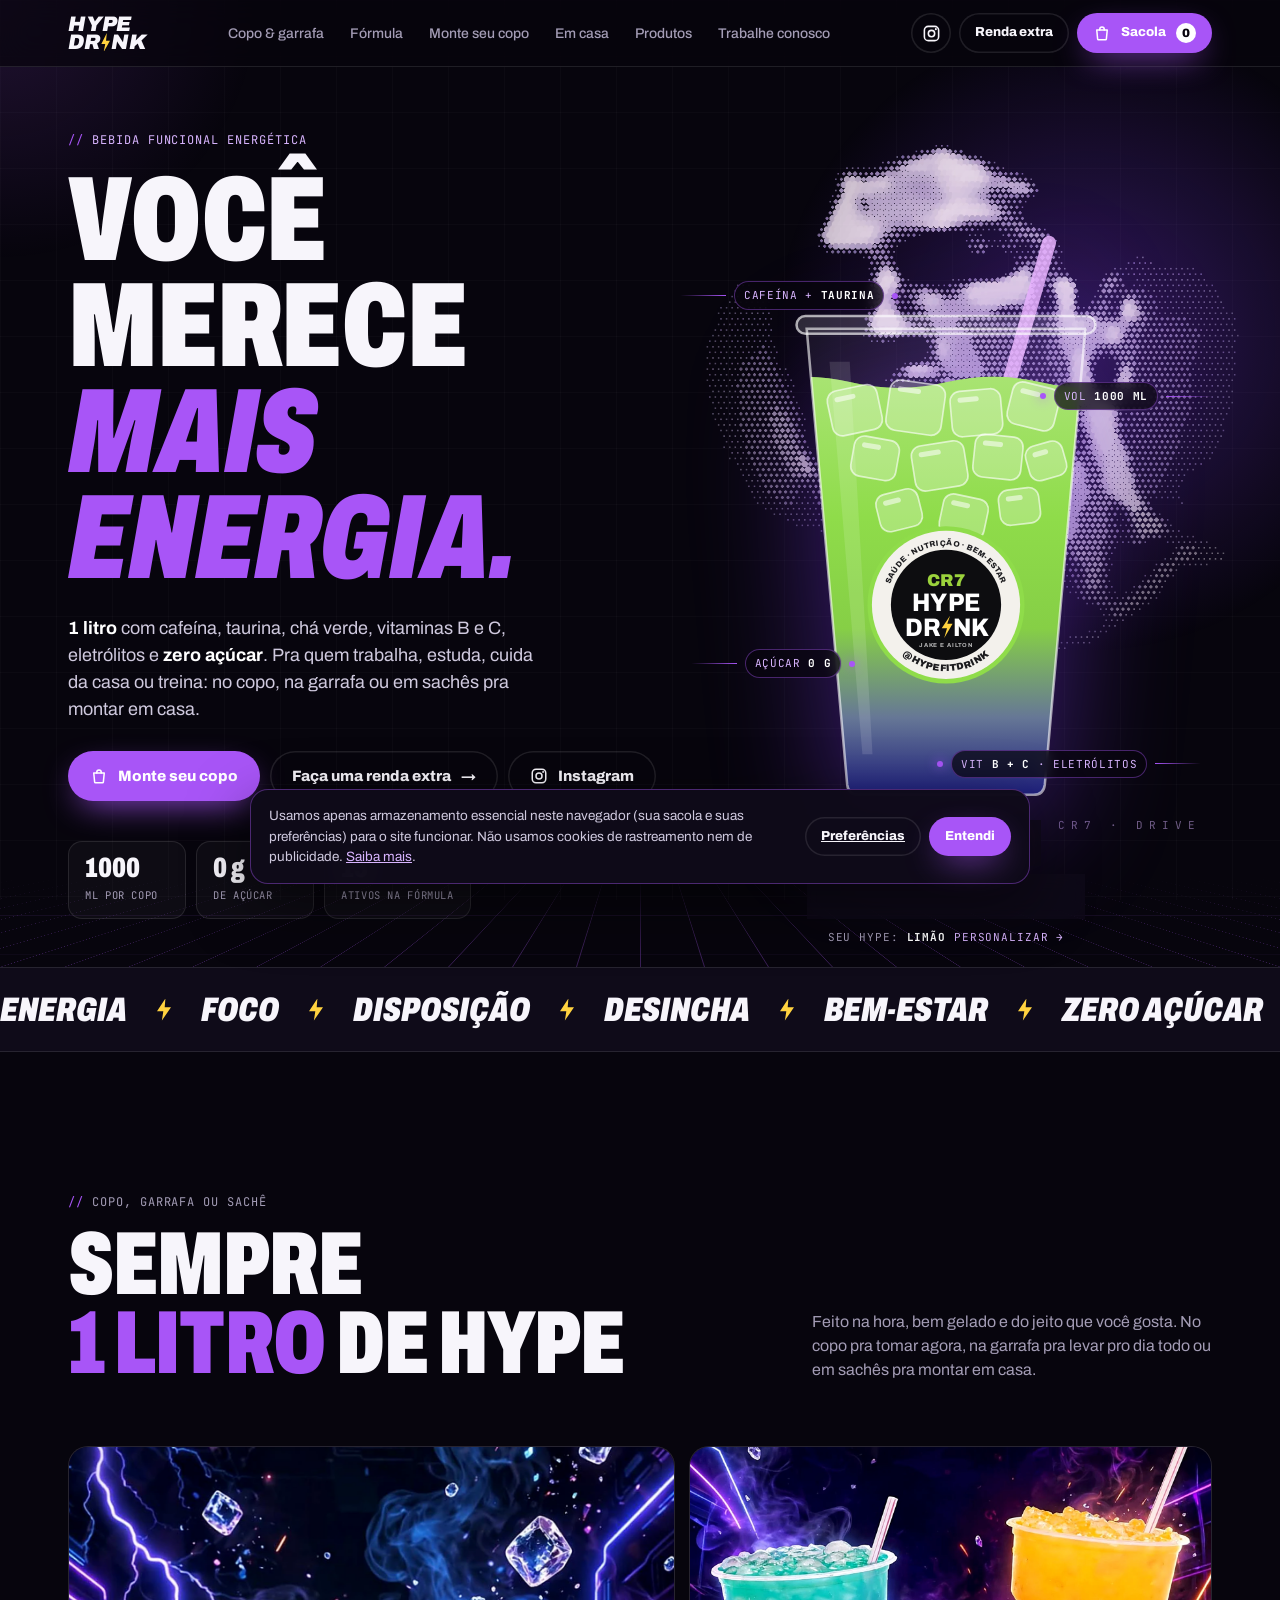
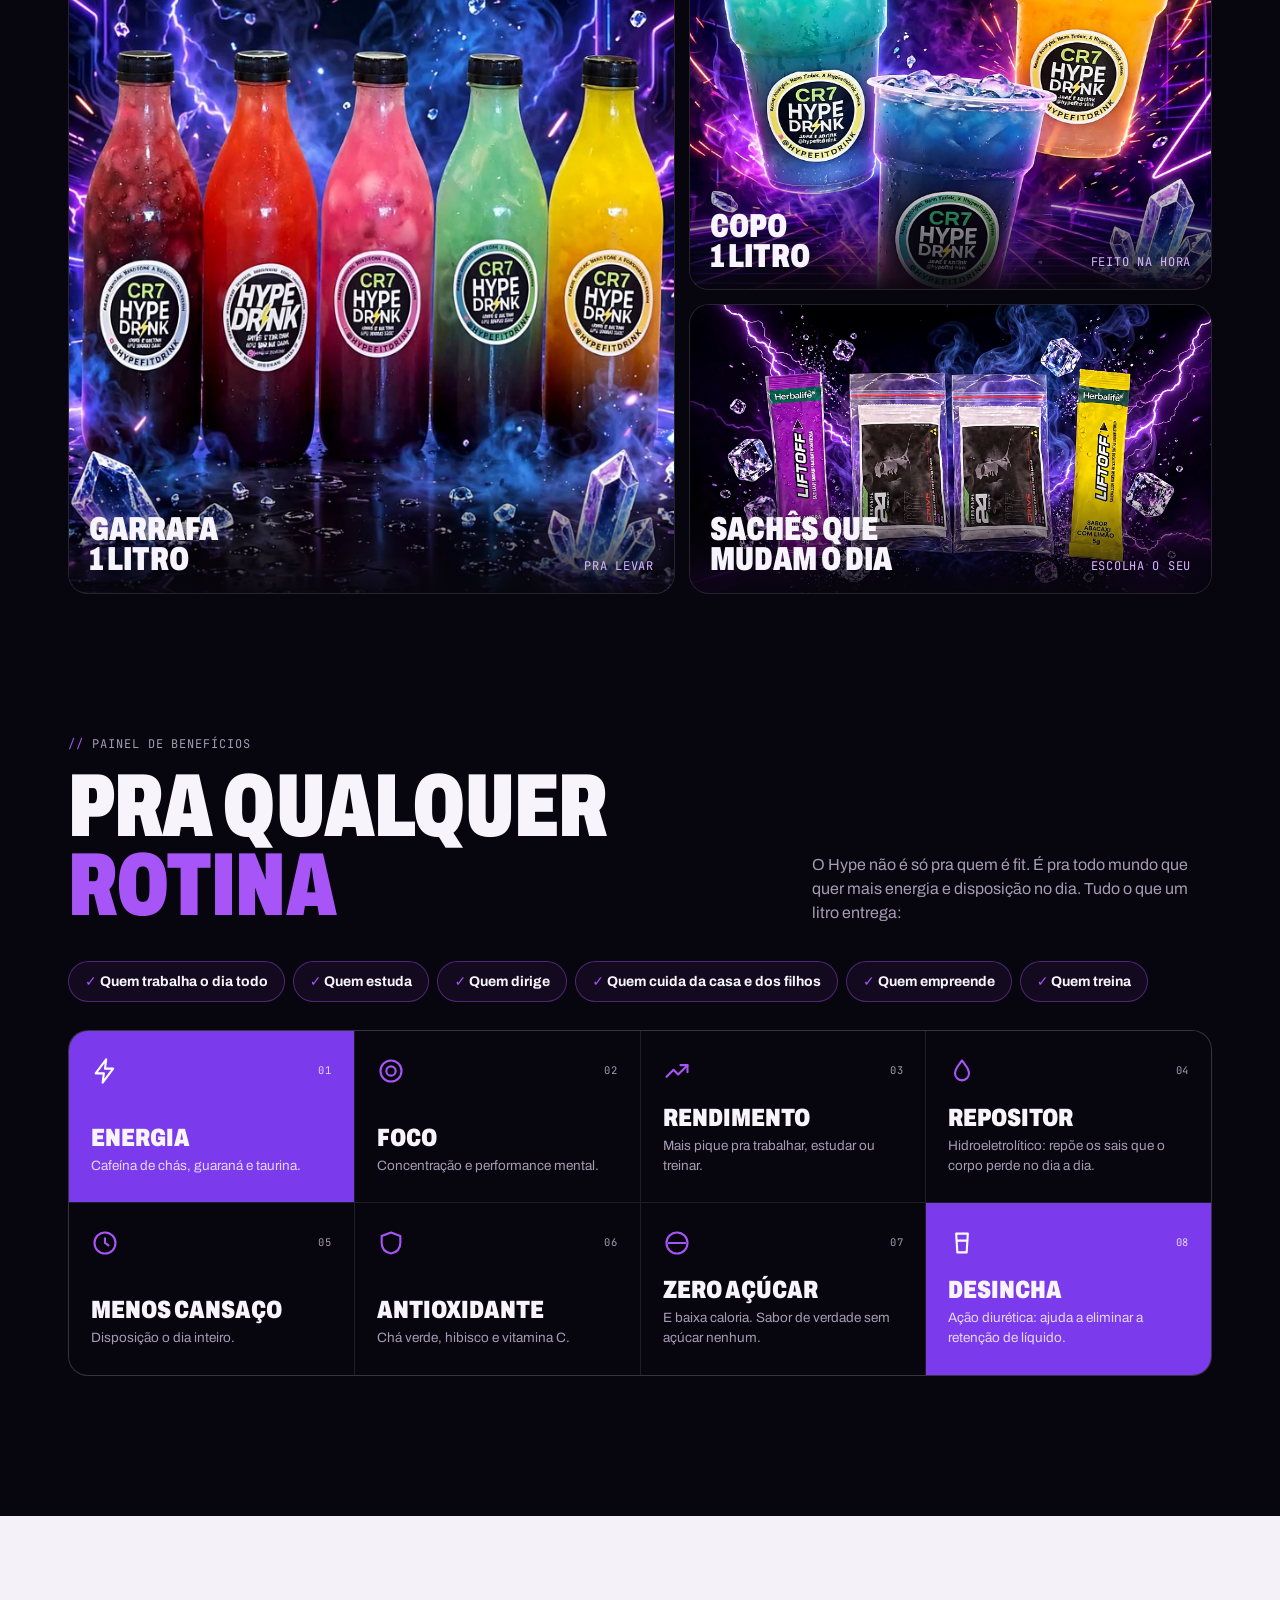
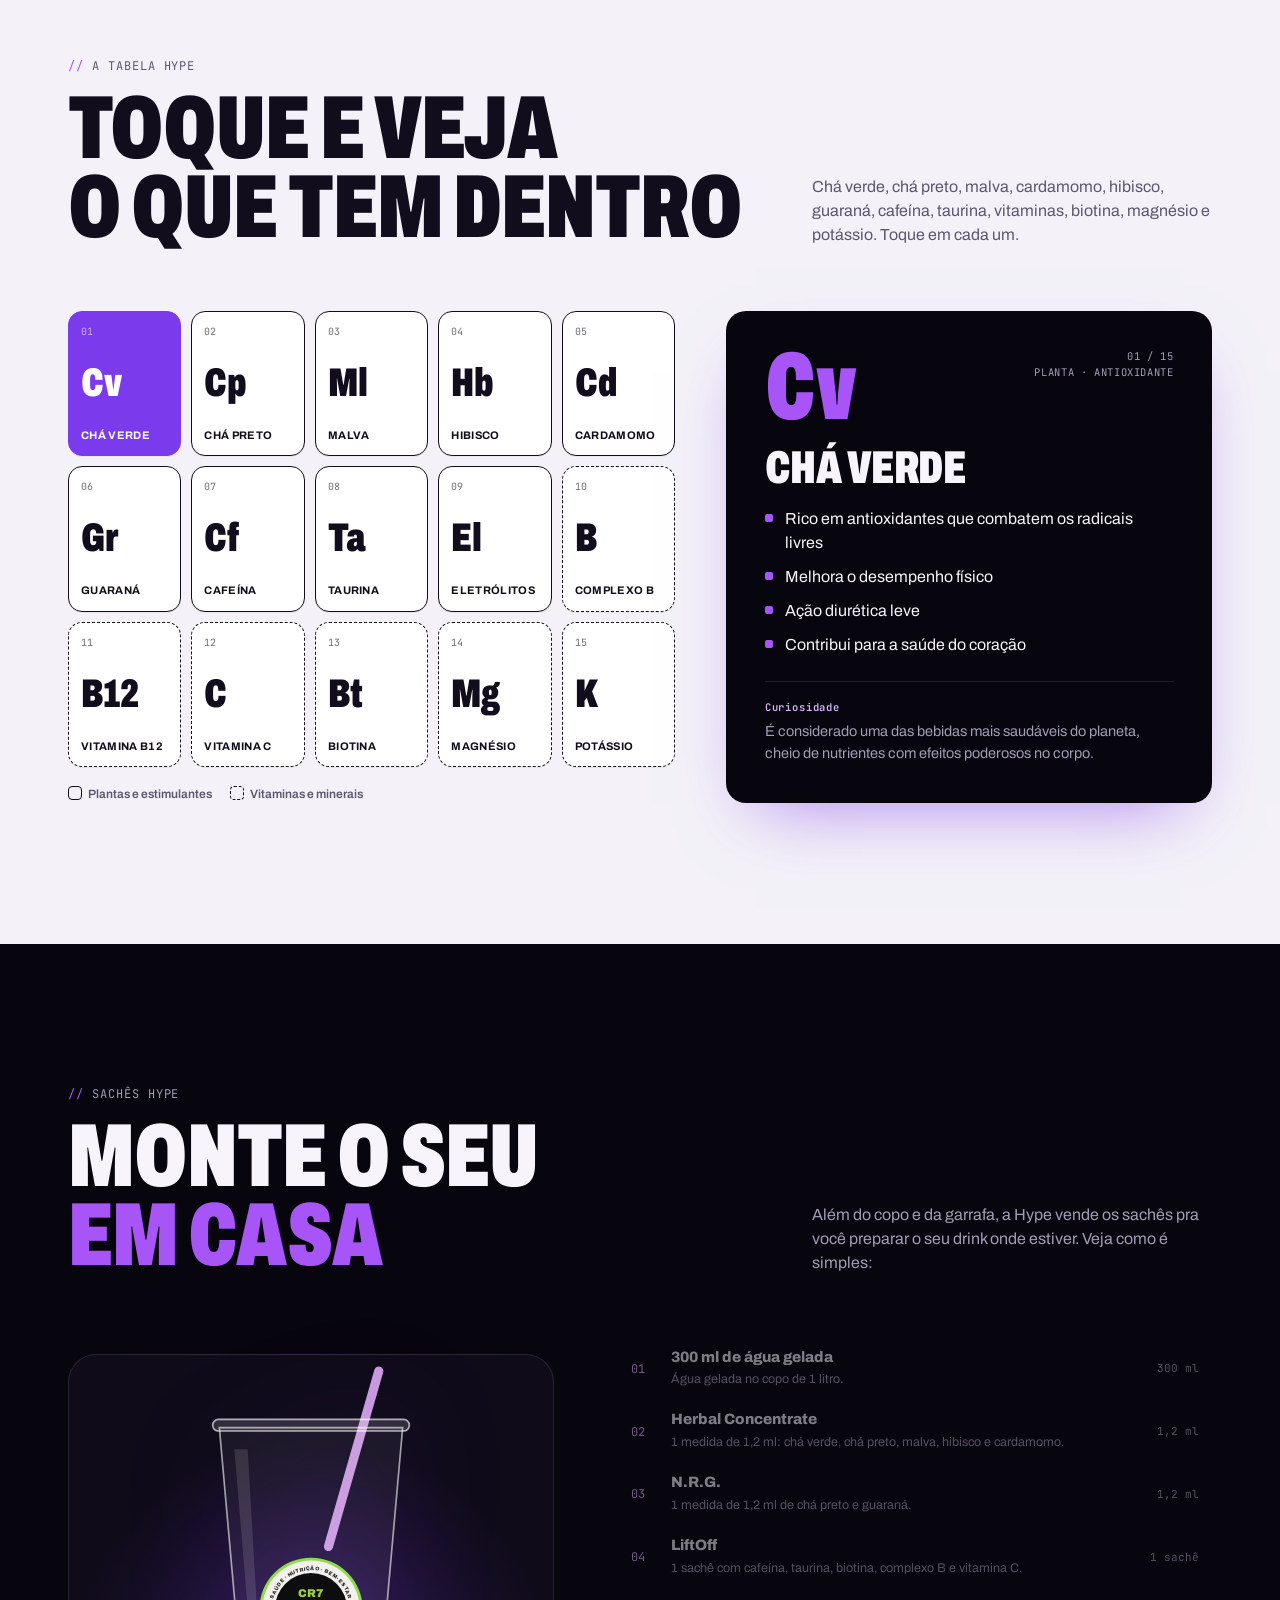
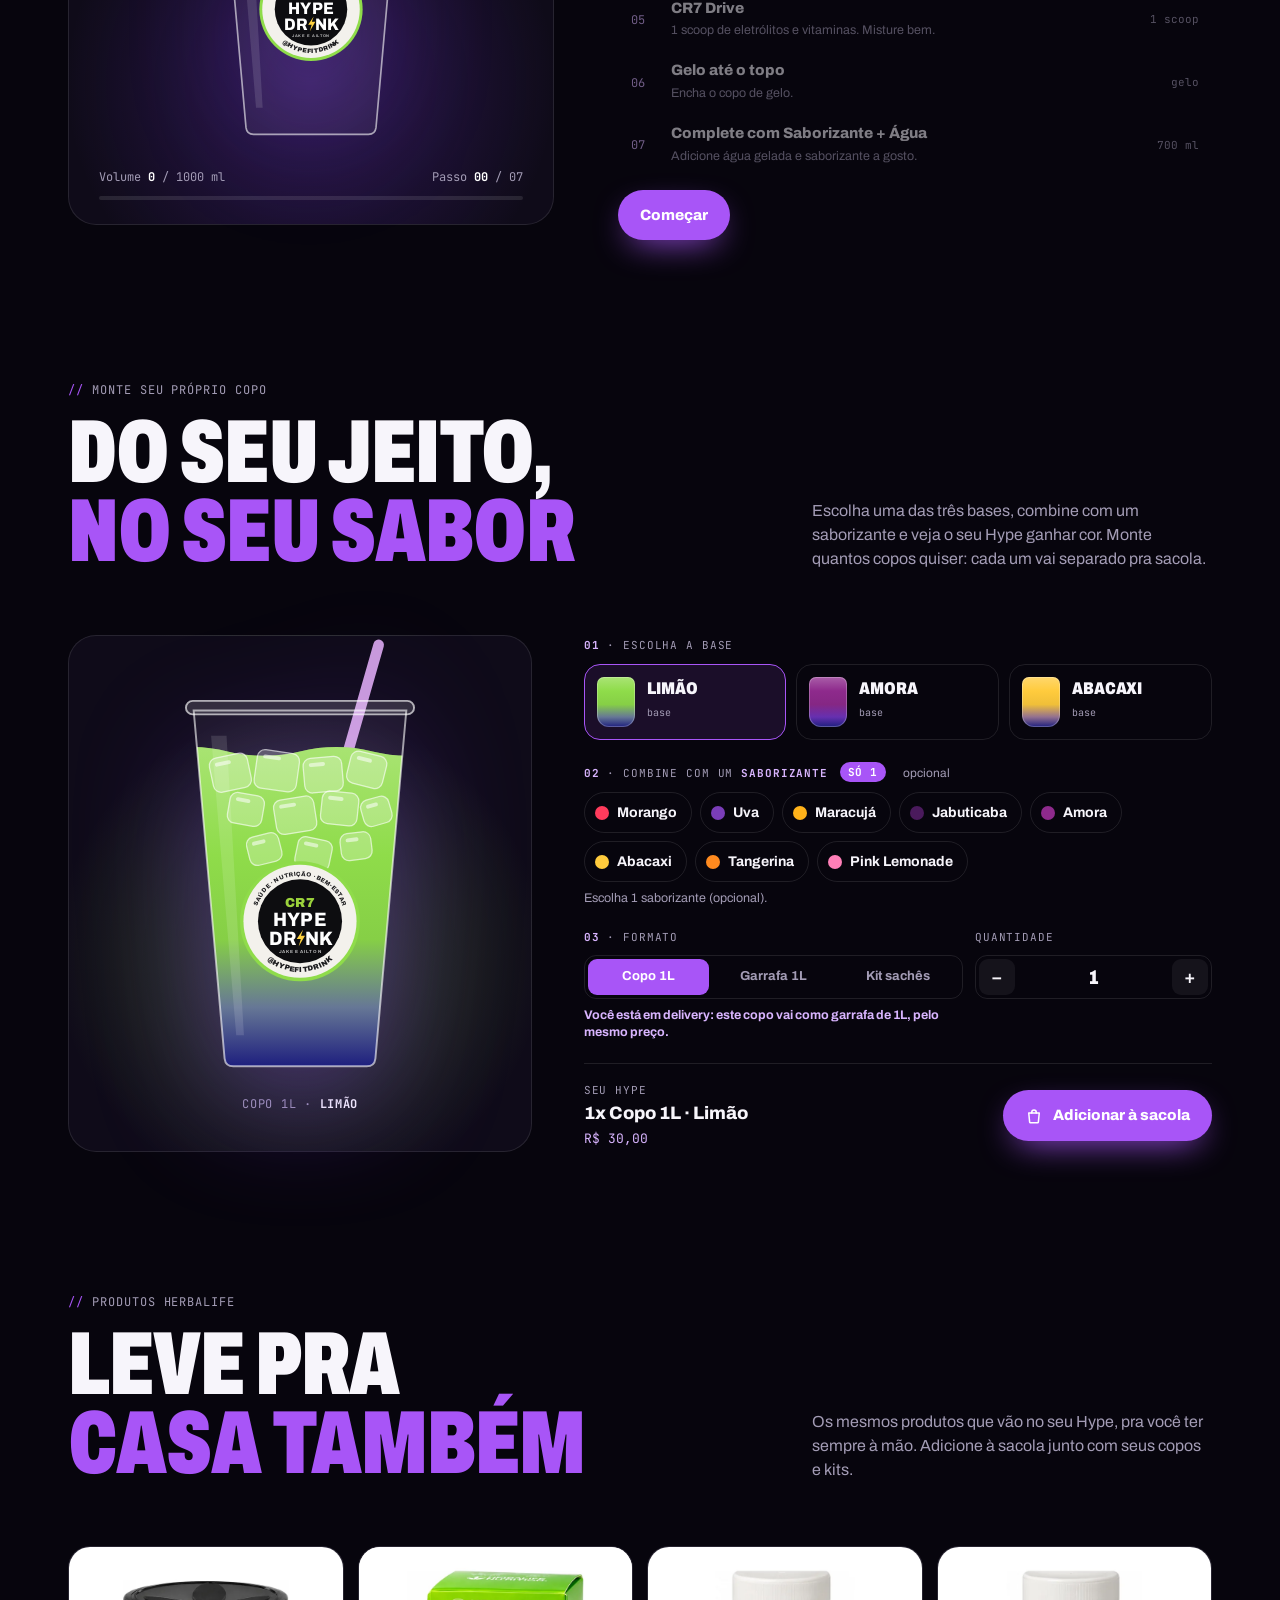
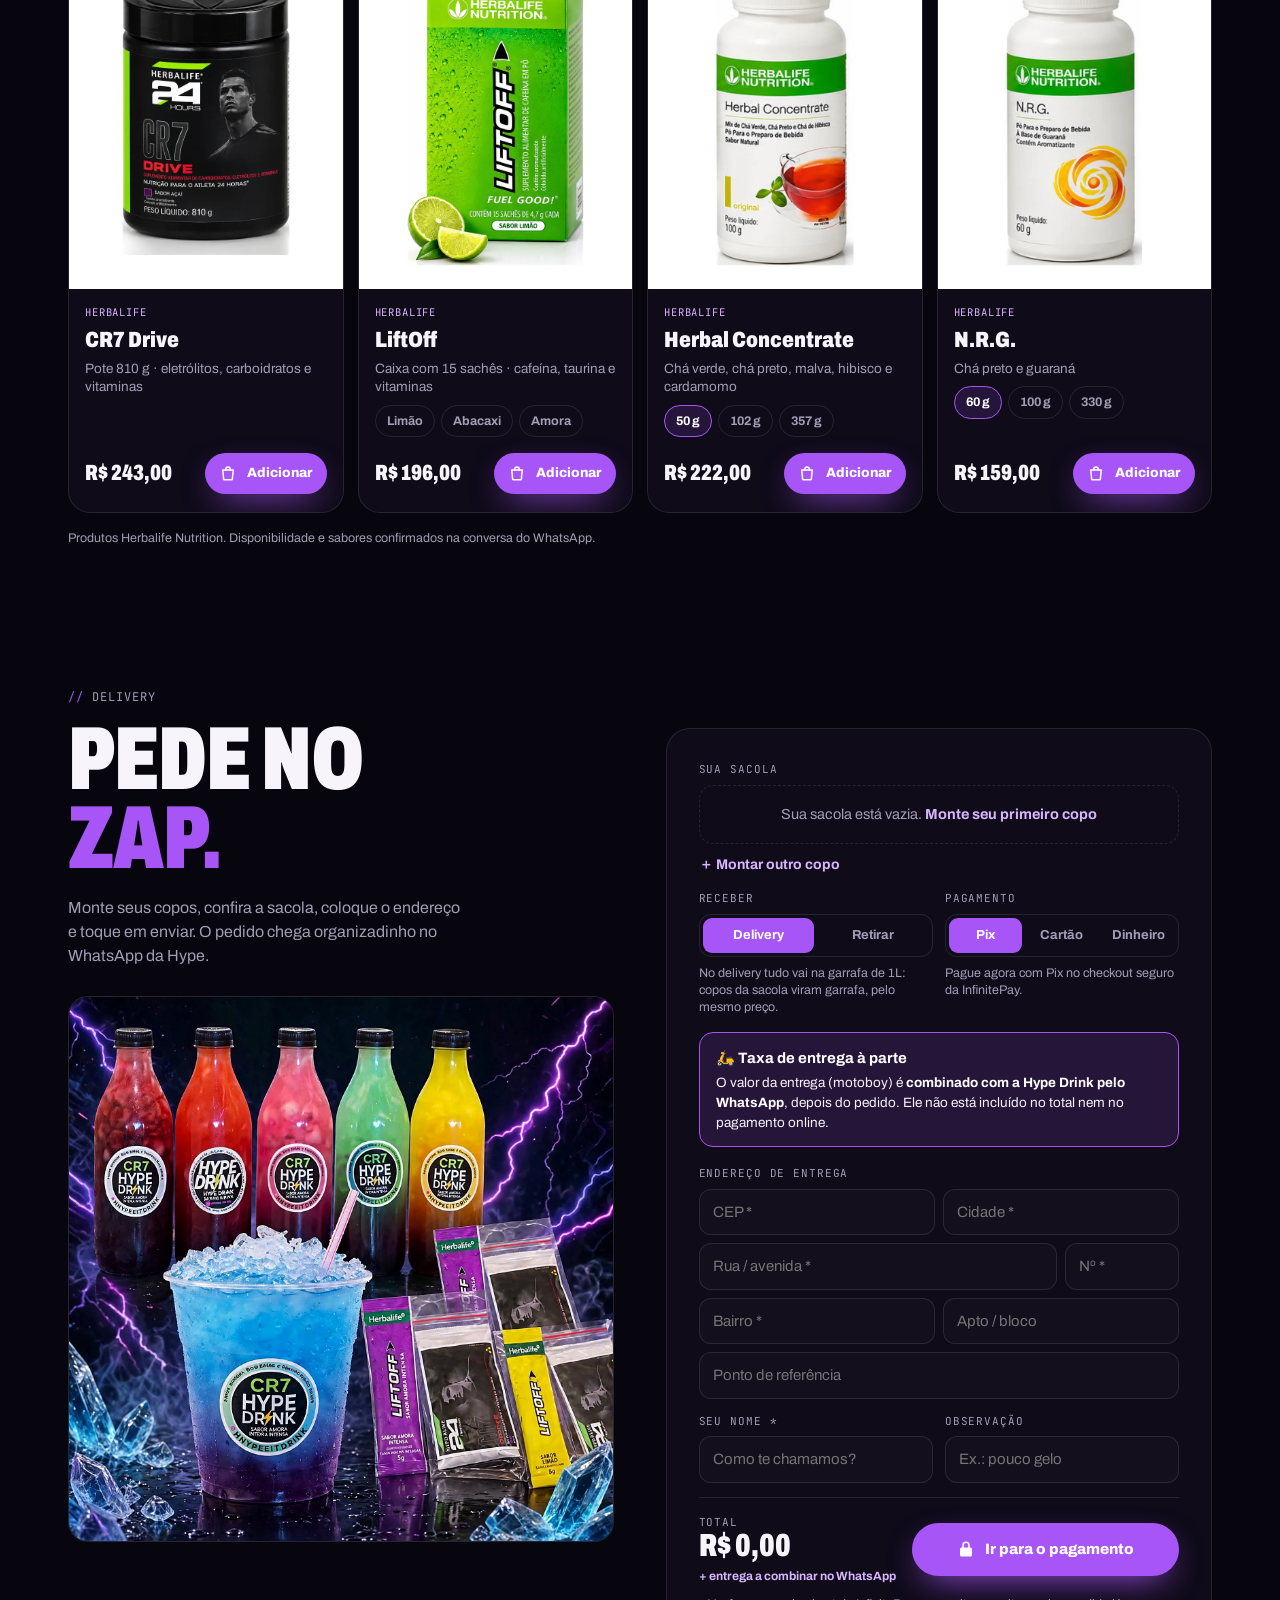
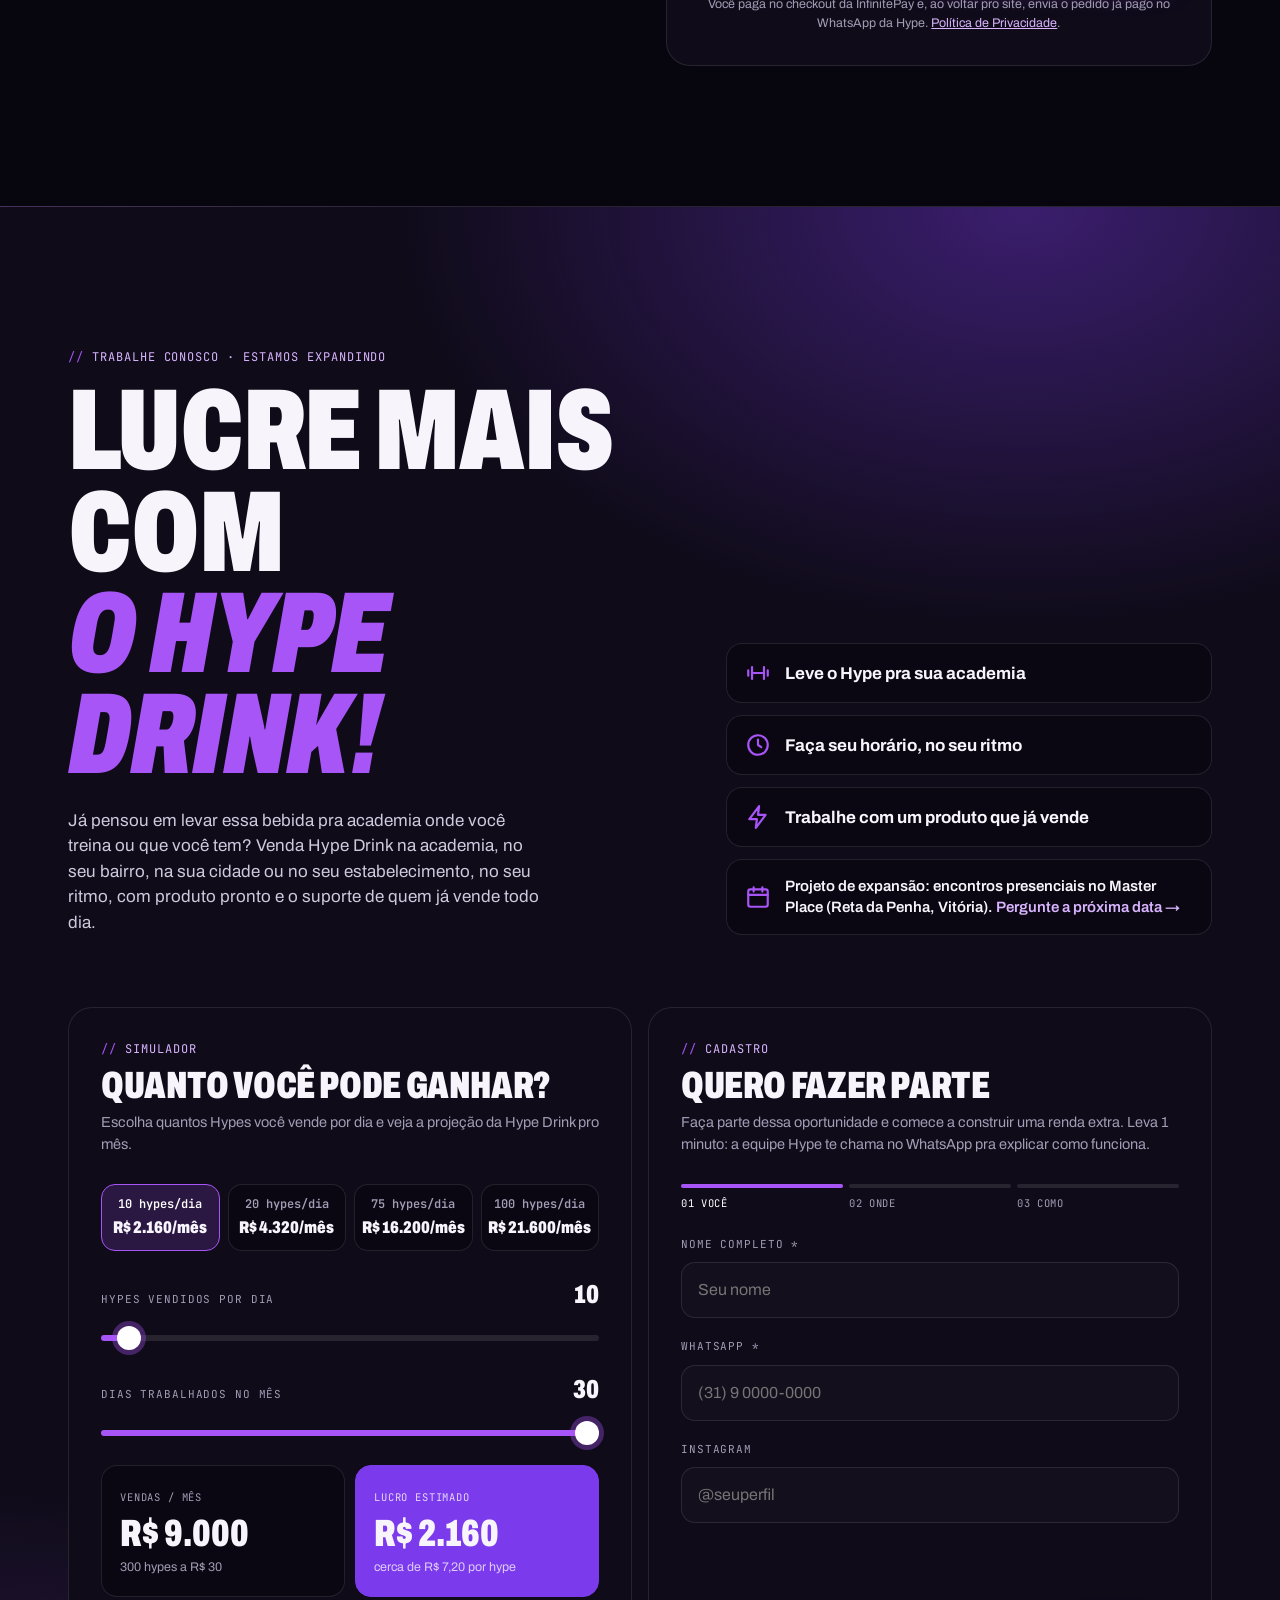
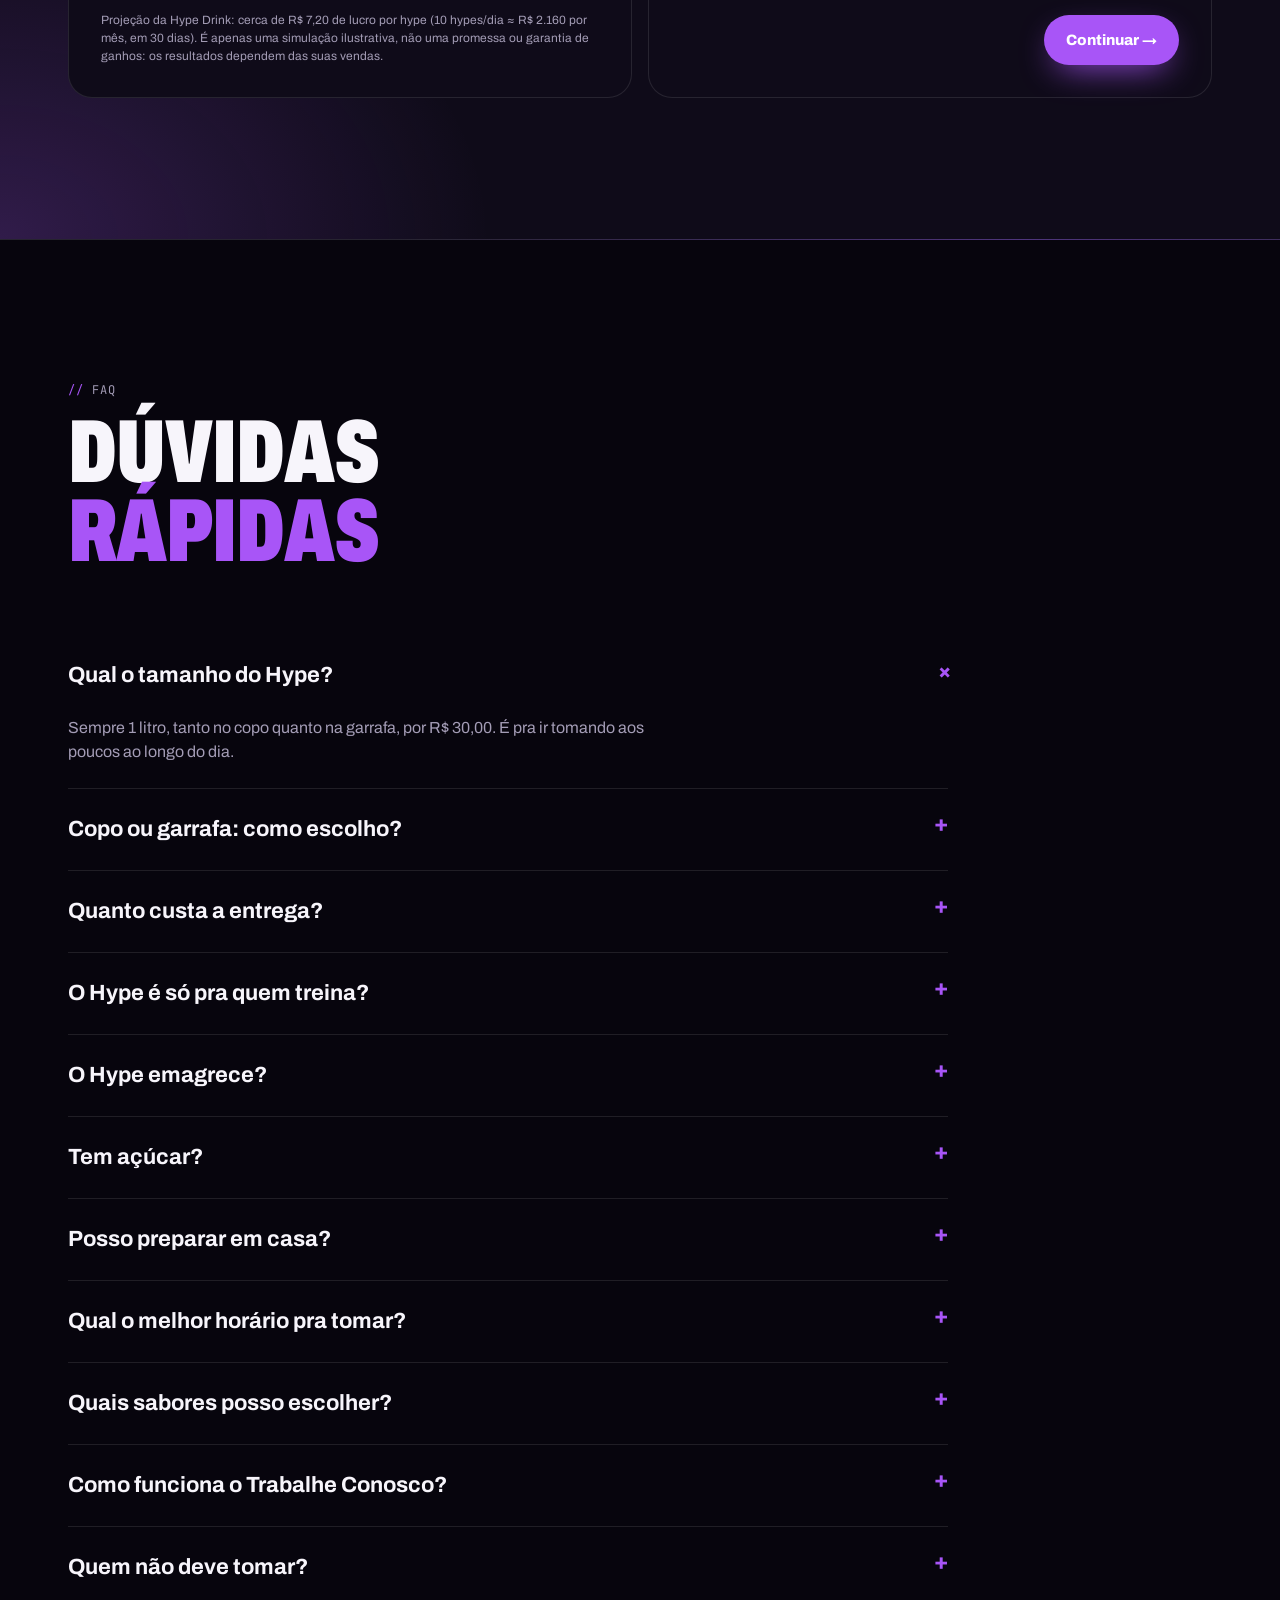
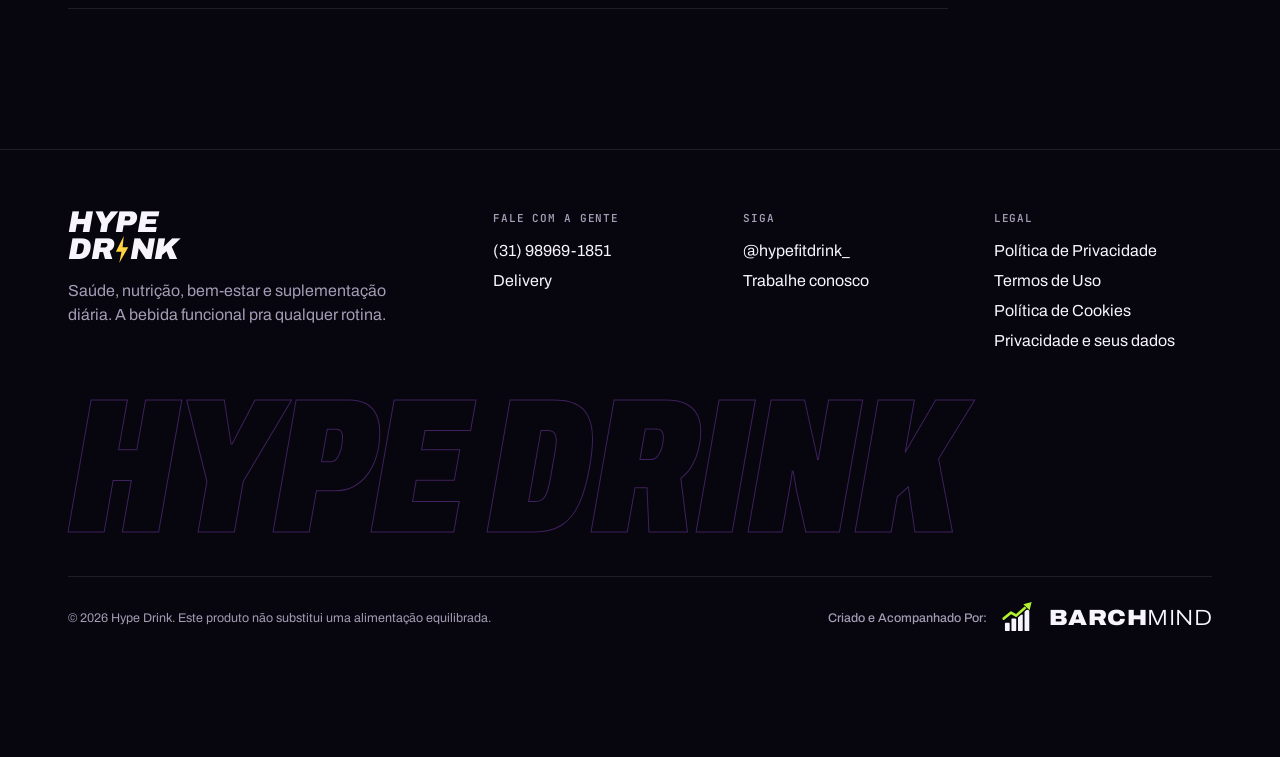
==== commit 63f13684: "Monte seu copo: só 1 saborizante por drink, com destaque Co-Authored-By: Claude Opus 5.5 <noreply@an" ====
--- a/public/index.html
+++ b/public/index.html
@@ -491,6 +491,8 @@
 .xchip[aria-pressed=true]::after{content:"✓";font-size:12px}
 .xchip:disabled{opacity:.32;cursor:not-allowed;filter:grayscale(.6)}
 .xmsg.cheio,.fhint.alerta{color:var(--p3);font-weight:700}
+.mc .lb .sabz{font-style:normal;font-weight:700;color:var(--p3)}
+.mc .lb .so1{display:inline-block;margin:0 4px;padding:2px 8px;border-radius:999px;background:var(--p);color:#fff;font-weight:700;letter-spacing:.04em;vertical-align:1px}
 .taxa{display:flex;flex-direction:column;gap:4px;margin:2px 0 18px;padding:14px 16px;border-radius:14px;border:1.5px solid var(--p);background:rgba(168,85,247,.14)}
 .taxa b{font-size:15px;color:#fff}.taxa span{font-size:13.5px;line-height:1.45;color:var(--text)}.taxa strong{color:#fff}
 .bagconv{font-size:13px;line-height:1.4;padding:10px 12px;margin-bottom:8px;border-radius:12px;border:1px solid var(--p);background:rgba(168,85,247,.12)}
@@ -765,7 +767,7 @@
   <div class="wrap">
     <div class="head rv">
       <div><p class="eyebrow">Monte seu próprio copo</p><h2 class="display">Do seu jeito,<br><span class="pp">no seu sabor</span></h2></div>
-      <p>Escolha uma das três bases, combine com os sabores e frutas que quiser e veja o seu Hype ganhar cor. Monte quantos copos quiser: cada um vai separado pra sacola.</p>
+      <p>Escolha uma das três bases, combine com um saborizante e veja o seu Hype ganhar cor. Monte quantos copos quiser: cada um vai separado pra sacola.</p>
     </div>
     <div class="mcgrid">
       <div class="mcstage rv">
@@ -774,7 +776,7 @@
       </div>
       <div class="mcctrl rv">
         <div class="mcstep"><span class="lb"><b>01</b> · Escolha a base</span><div class="bases" id="mcBases" role="group" aria-label="Base"></div></div>
-        <div class="mcstep"><span class="lb"><b>02</b> · Combine com sabores e frutas <small>opcional, até 2</small></span><div class="xchips" id="mcExtras" role="group" aria-label="Sabores e frutas (até 2)"></div><p class="fhint xmsg" id="mcXmsg" aria-live="polite"></p></div>
+        <div class="mcstep"><span class="lb"><b>02</b> · Combine com um <em class="sabz">saborizante</em> <span class="so1">só 1</span> <small>opcional</small></span><div class="xchips" id="mcExtras" role="group" aria-label="Saborizante (escolha só 1)"></div><p class="fhint xmsg" id="mcXmsg" aria-live="polite"></p></div>
         <div class="mcstep frow3">
           <div><span class="lb"><b>03</b> · Formato</span><div class="tg" id="mcForm"><button type="button" data-v="cup" aria-pressed="true">Copo 1L</button><button type="button" data-v="bottle" aria-pressed="false">Garrafa 1L</button><button type="button" data-v="kit" aria-pressed="false">Kit sachês</button></div>
             <p class="fhint" id="mcHint">Delivery sai na garrafa. Na retirada você escolhe copo ou garrafa.</p></div>
@@ -970,7 +972,7 @@
       <details><summary>Tem açúcar?</summary><p>Não. O Hype Drink é zero açúcar e baixa caloria. O sabor vem do cardamomo e do saborizante.</p></details>
       <details><summary>Posso preparar em casa?</summary><p>Pode. A Hype vende kits promocionais de sachês: 6 sachês por R$ 160, 7 por R$ 180 e 8 por R$ 200. Todo kit vem com 1 garrafa, 1 copo e canudos, e você pode pedir 1 drink pronto junto. Pra preparar: em um copo de 1 litro, coloque 300 ml de água gelada, os ingredientes, misture, encha de gelo e complete com água gelada e saborizante a gosto.</p></details>
       <details><summary>Qual o melhor horário pra tomar?</summary><p>De manhã ou à tarde. Como tem cafeína, o ideal é evitar à noite para não atrapalhar o sono.</p></details>
-      <details><summary>Quais sabores posso escolher?</summary><p>São três bases: Limão, Amora e Abacaxi. Cada uma pode ser combinada com Morango, Uva, Maracujá, Jabuticaba, Tangerina, Pink Lemonade e as outras bases. Monte o seu em "Monte seu copo".</p></details>
+      <details><summary>Quais sabores posso escolher?</summary><p>São três bases: Limão, Amora e Abacaxi. Cada uma pode ser combinada com um saborizante: Morango, Uva, Maracujá, Jabuticaba, Tangerina, Pink Lemonade ou as outras bases. Monte o seu em "Monte seu copo".</p></details>
       <details><summary>Como funciona o Trabalhe Conosco?</summary><p>Você faz o cadastro aqui no site e a equipe Hype te chama no WhatsApp para explicar como funciona a revenda, os produtos e as condições. Os ganhos dependem das suas vendas.</p></details>
       <details><summary>Quem não deve tomar?</summary><p>Gestantes, lactantes, crianças e pessoas sensíveis à cafeína ou com alguma condição de saúde devem consultar um profissional antes de consumir.</p></details>
     </div>
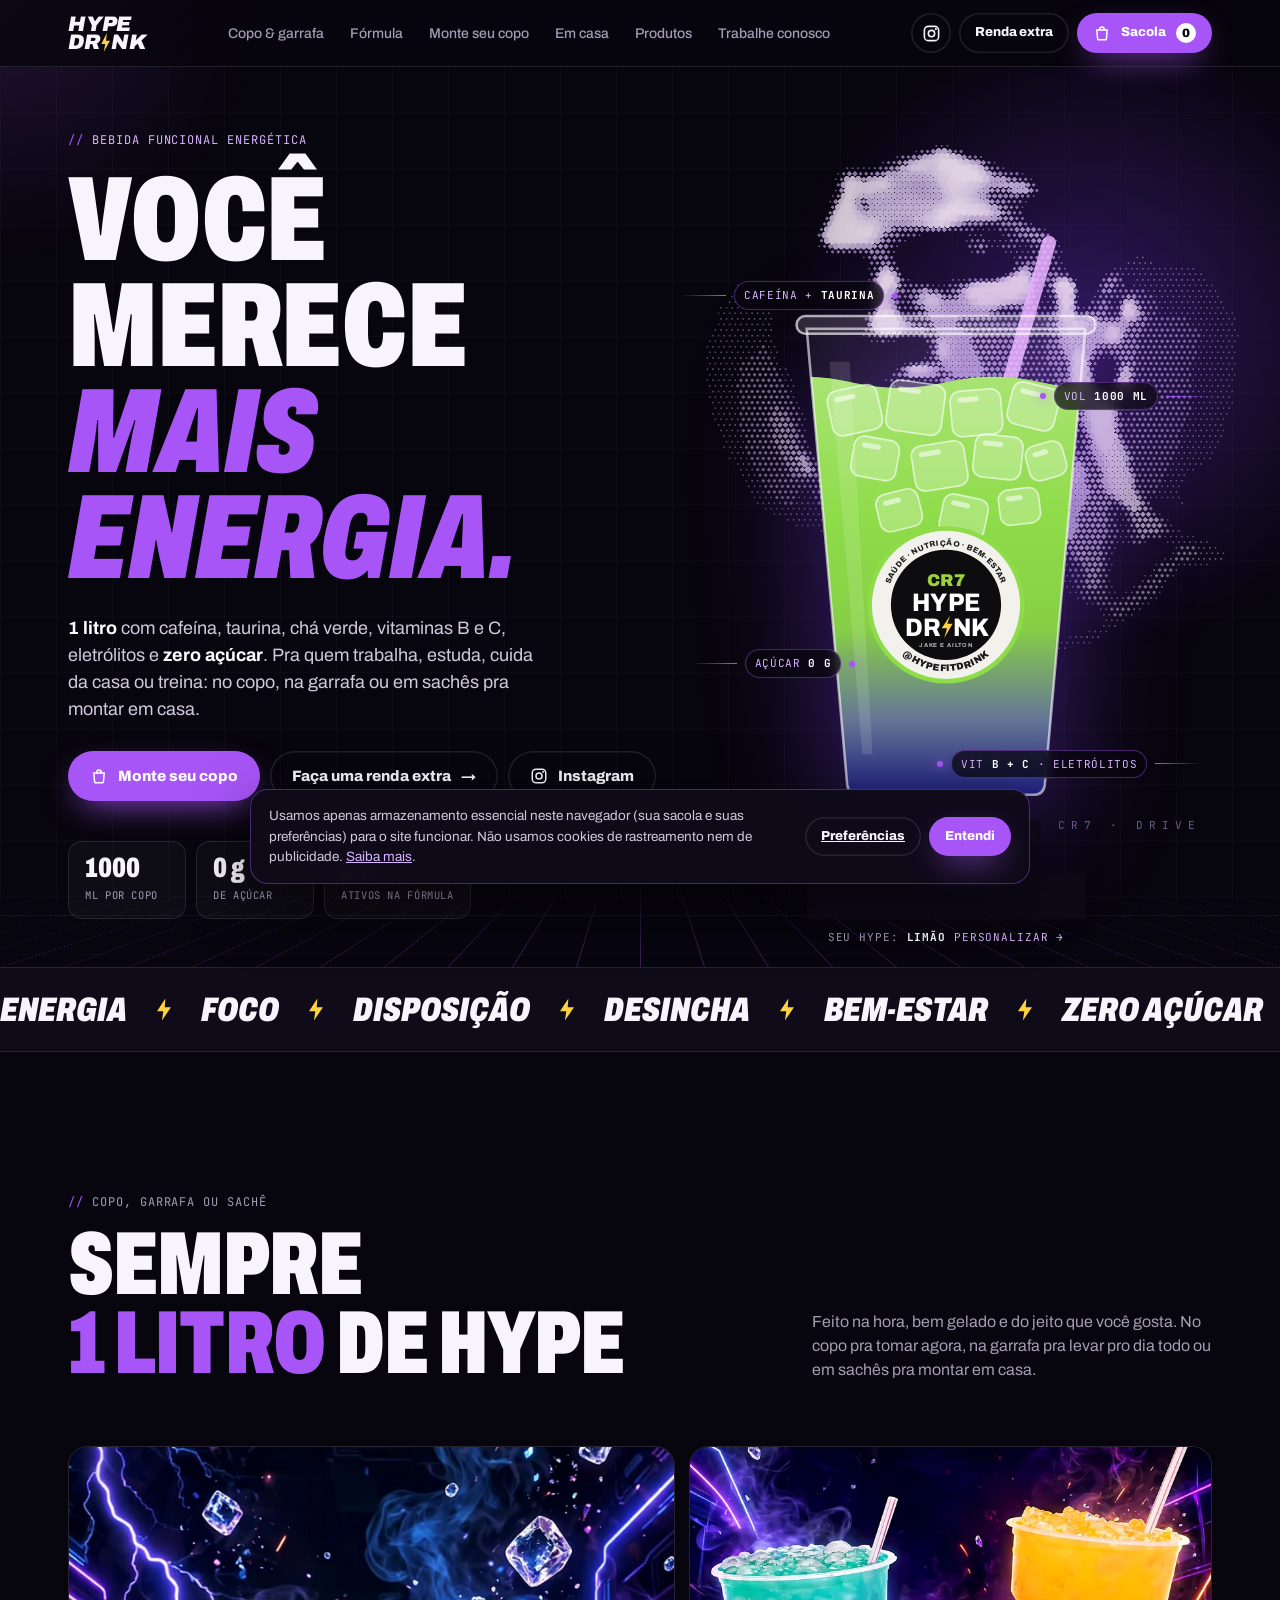
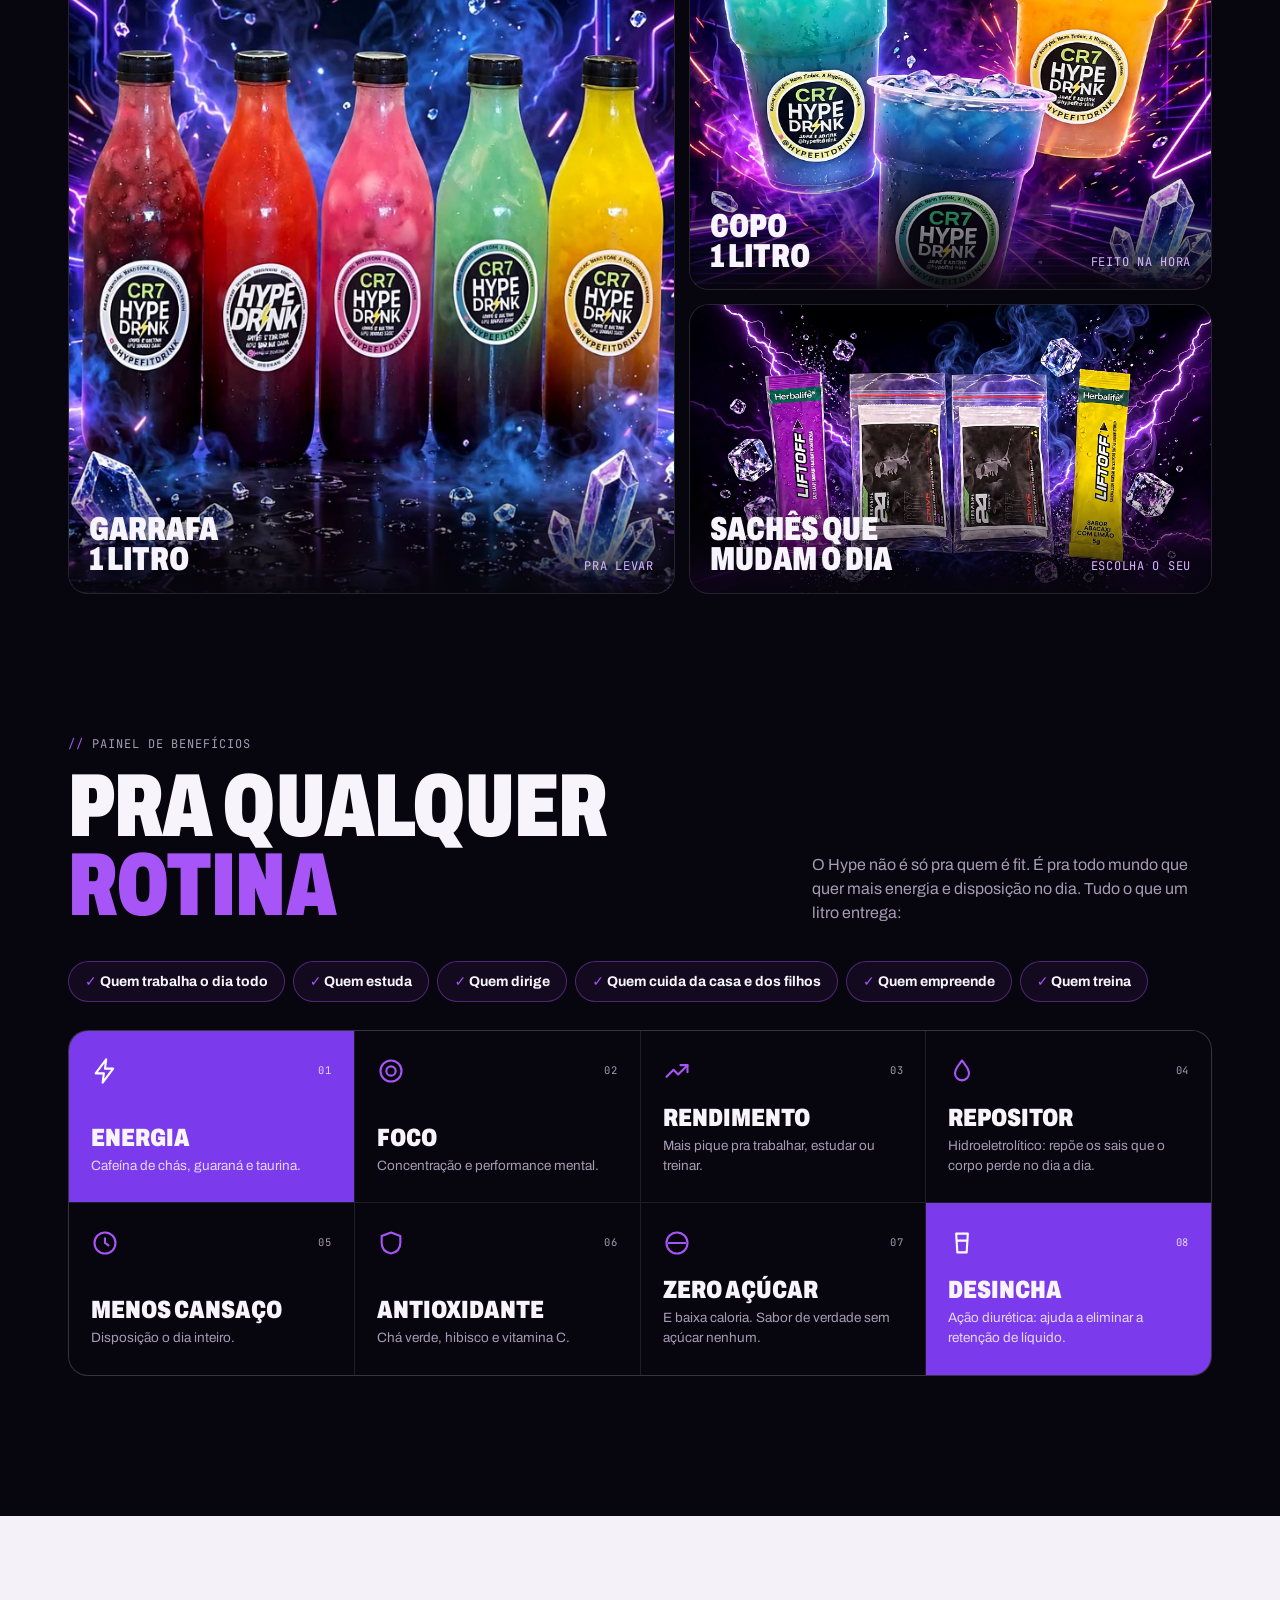
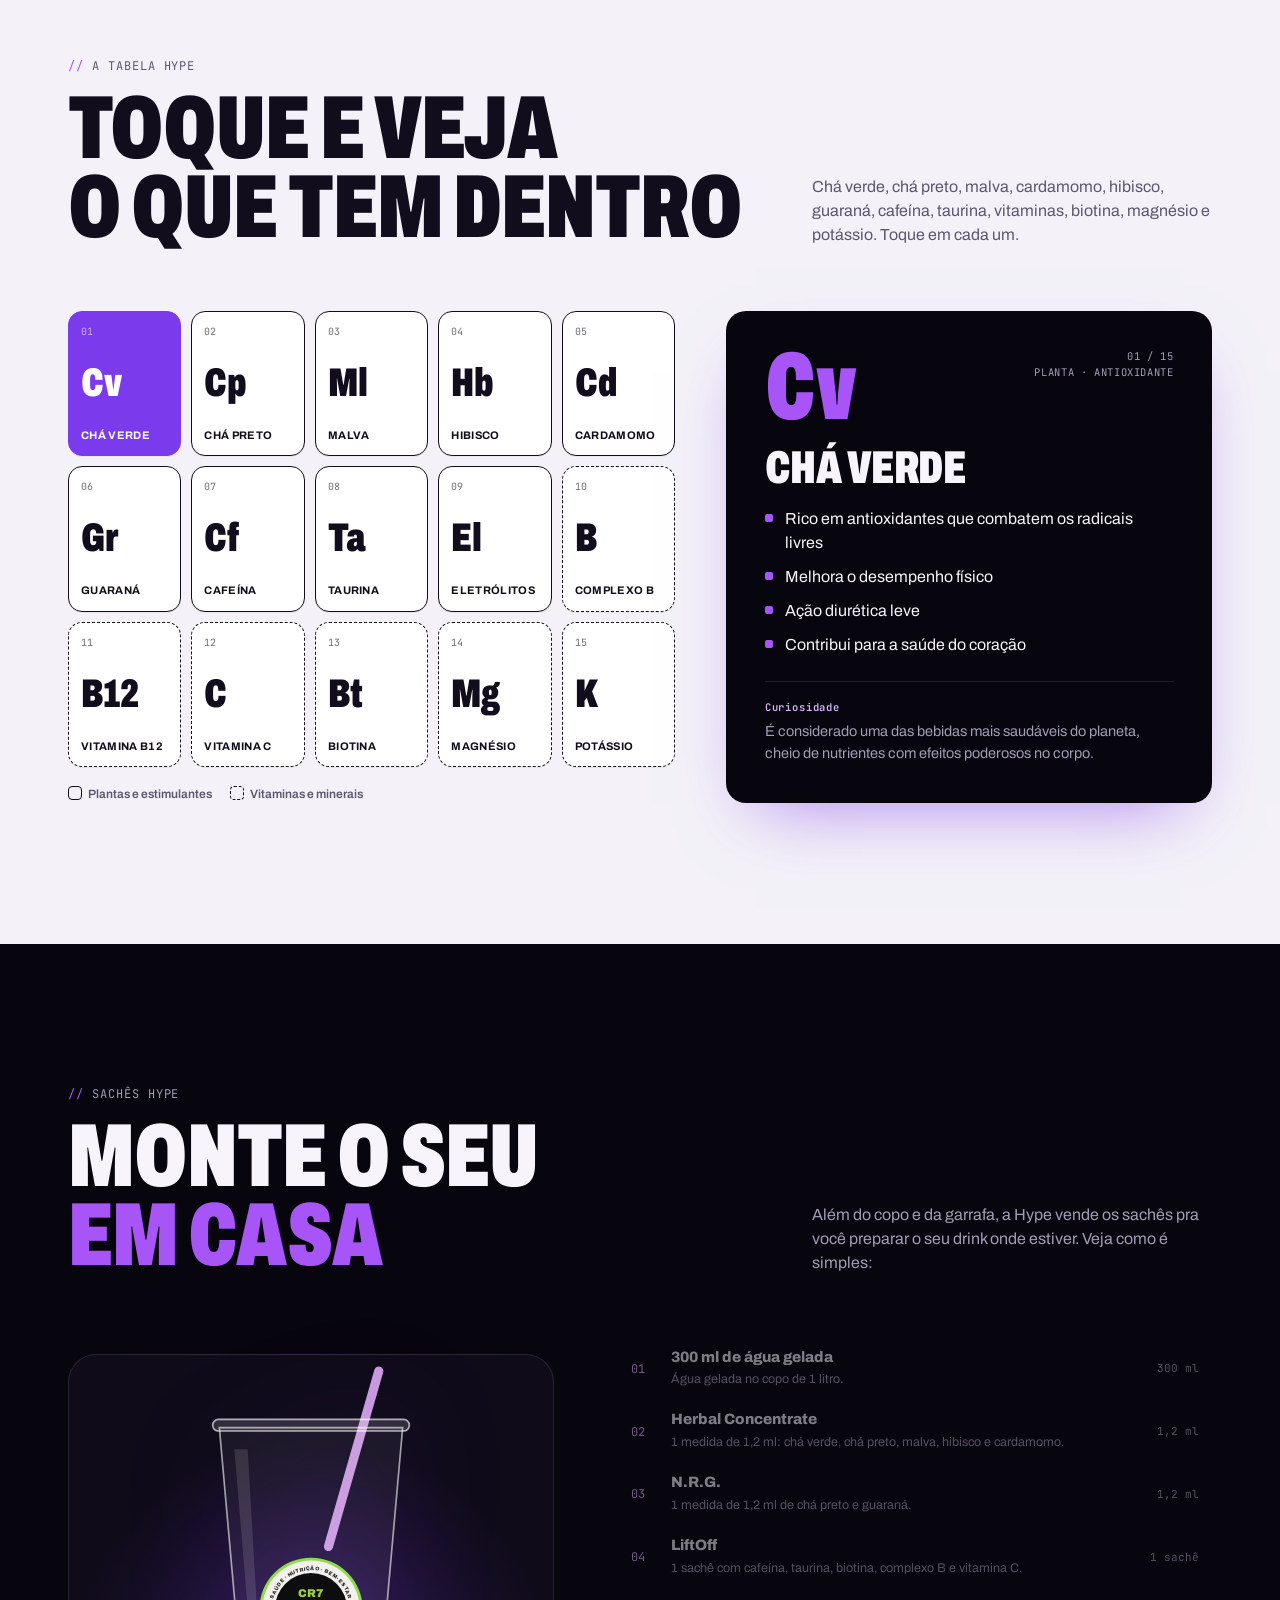
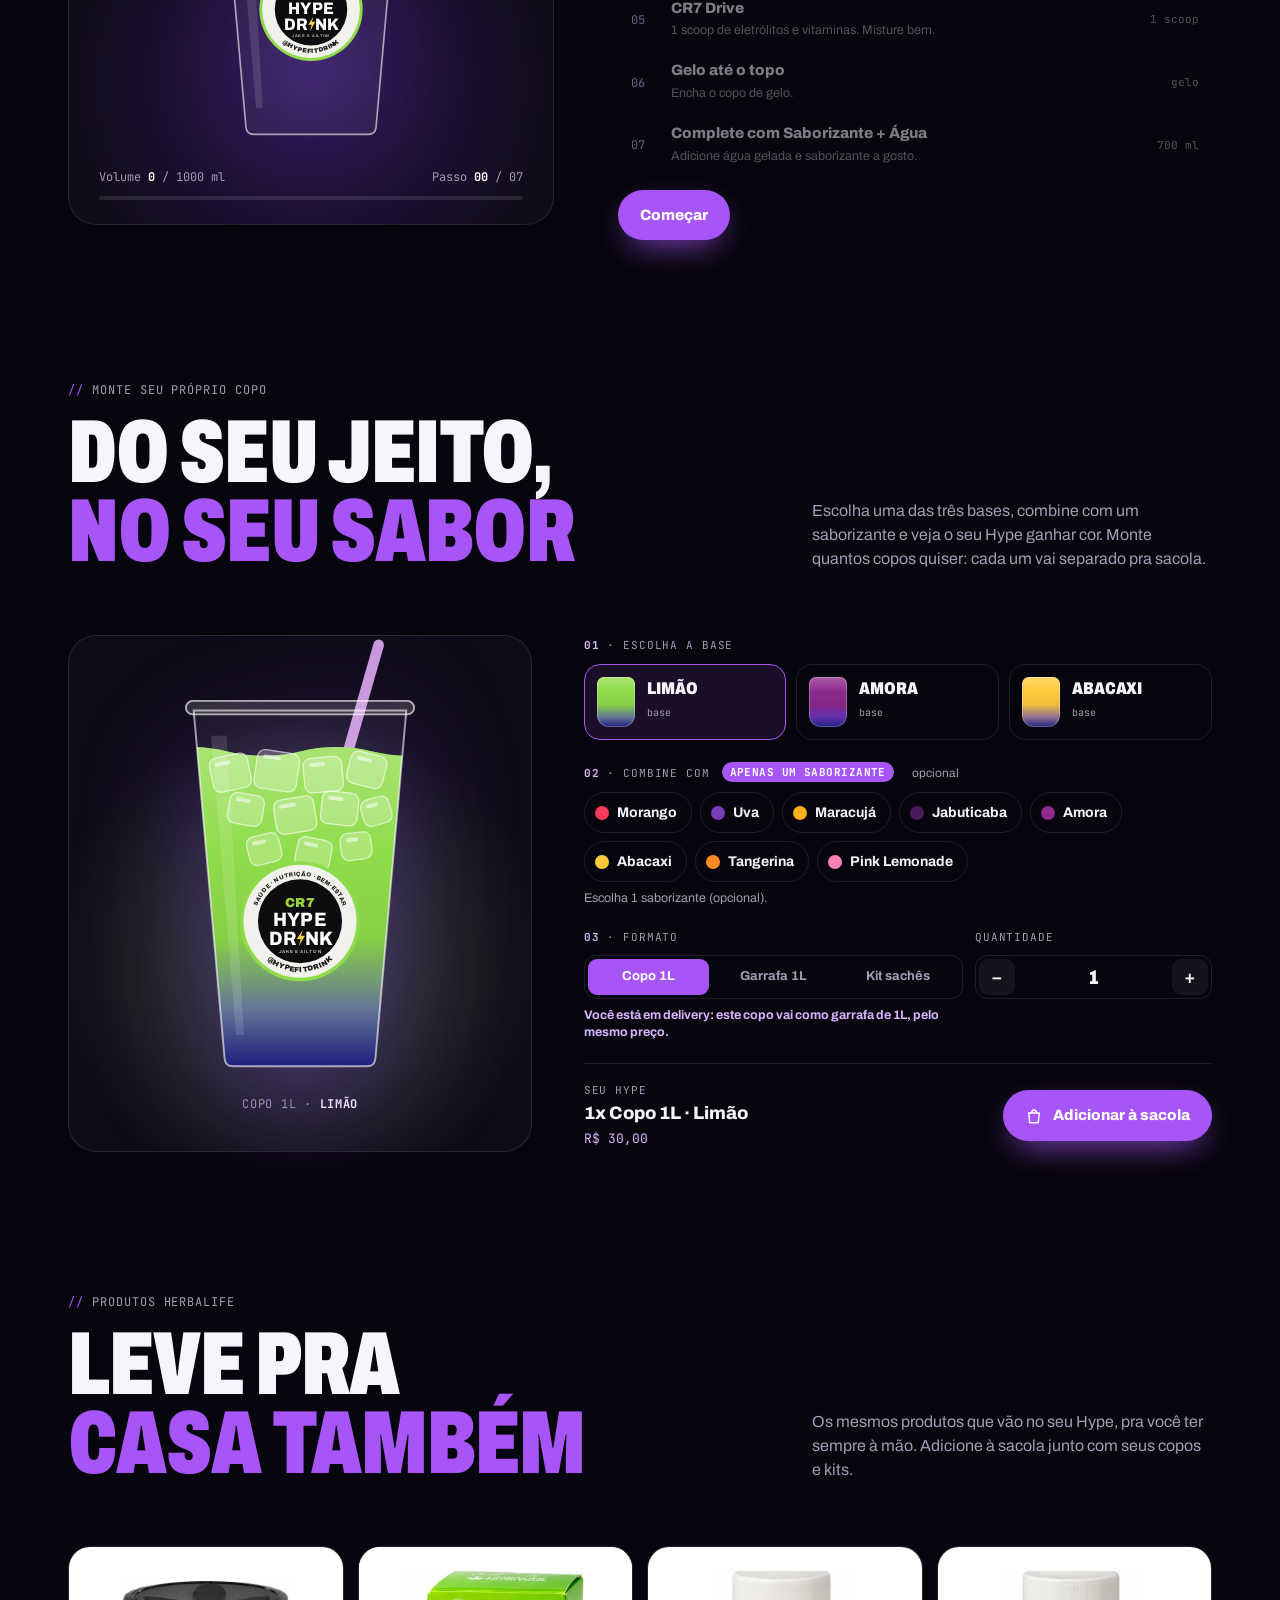
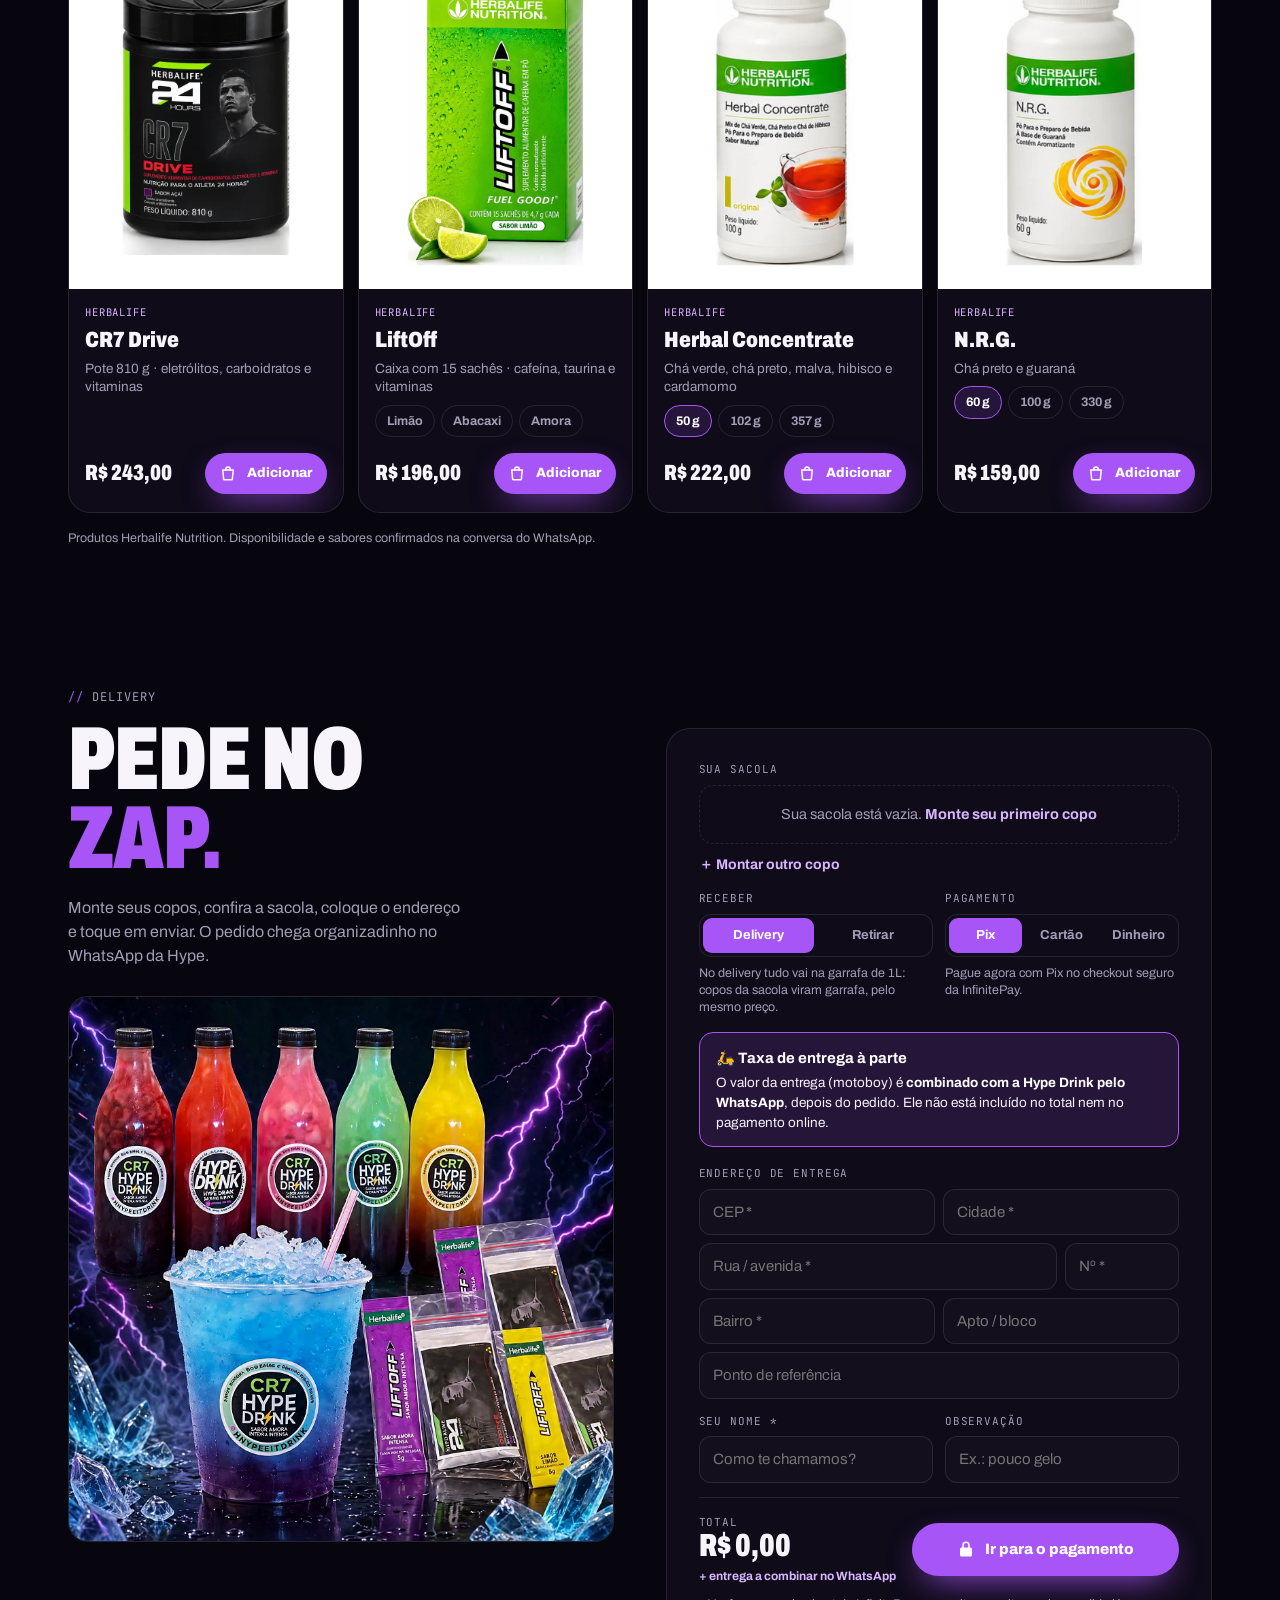
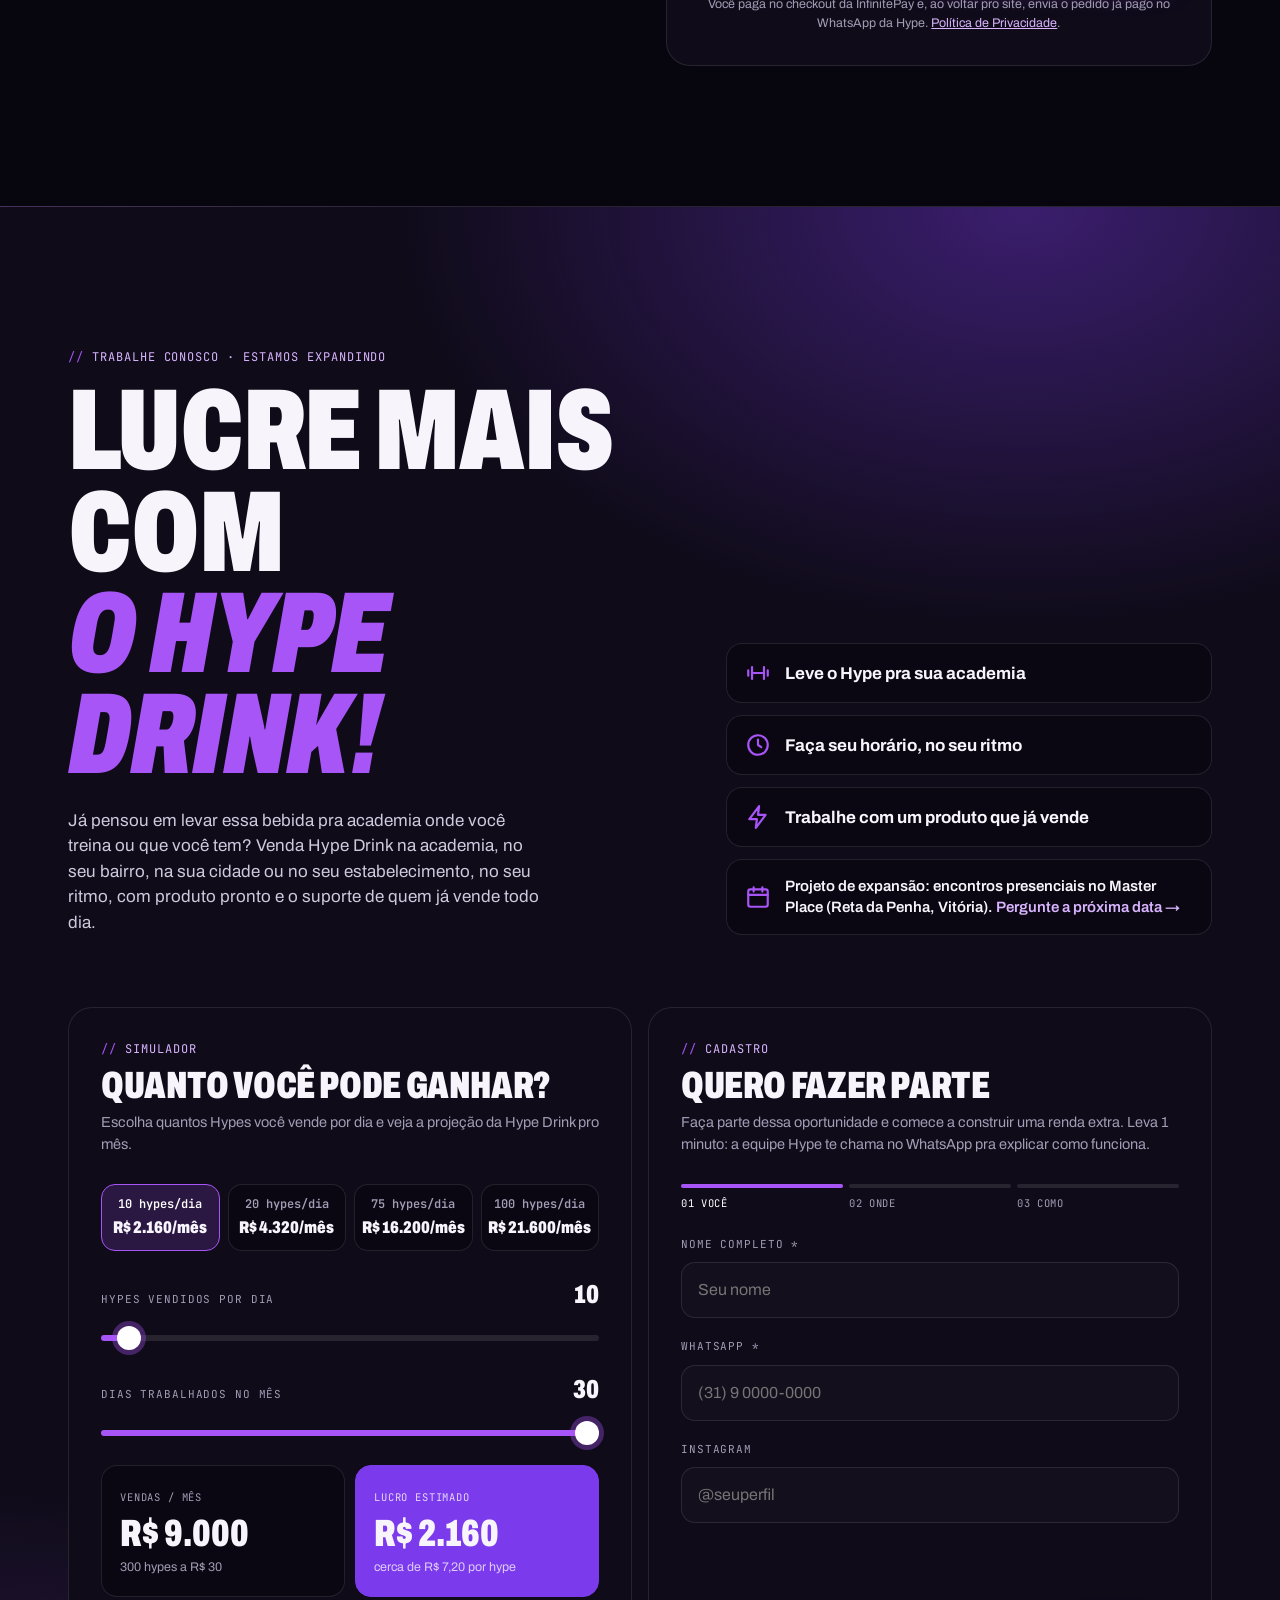
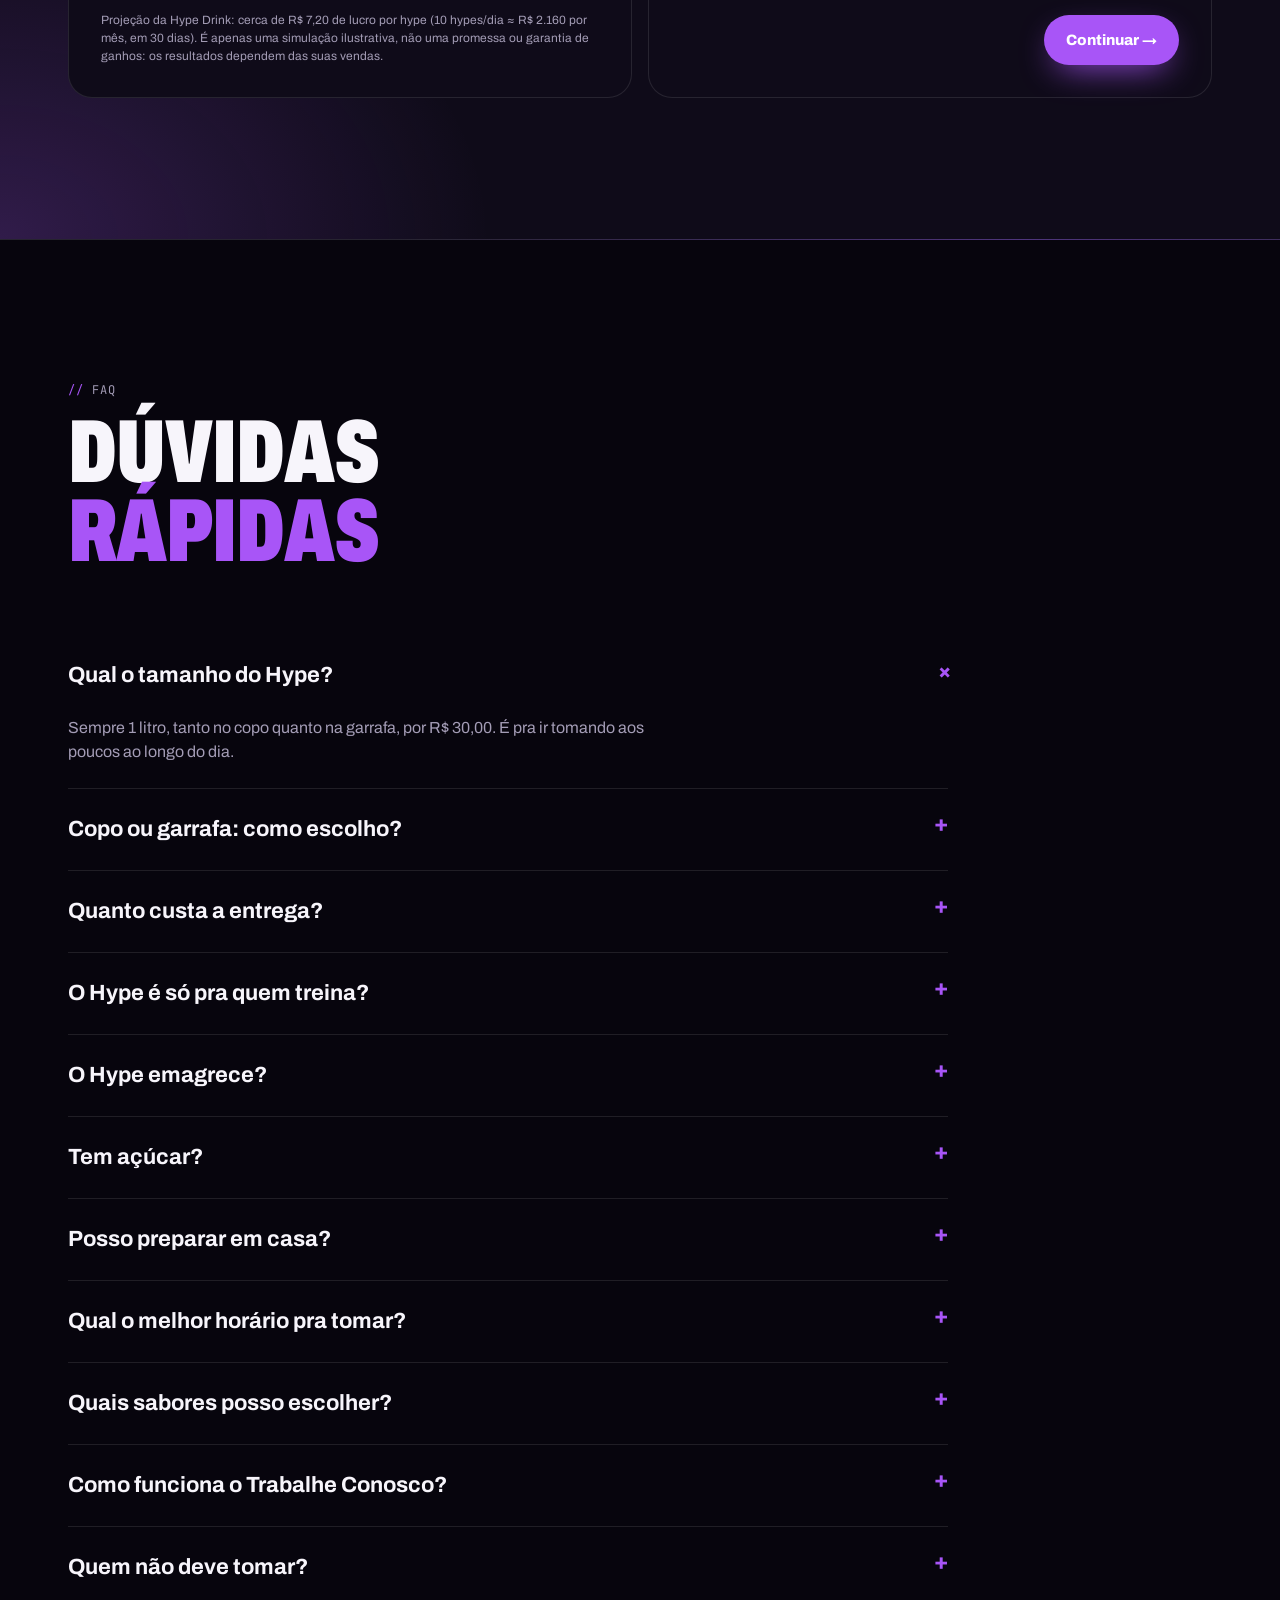
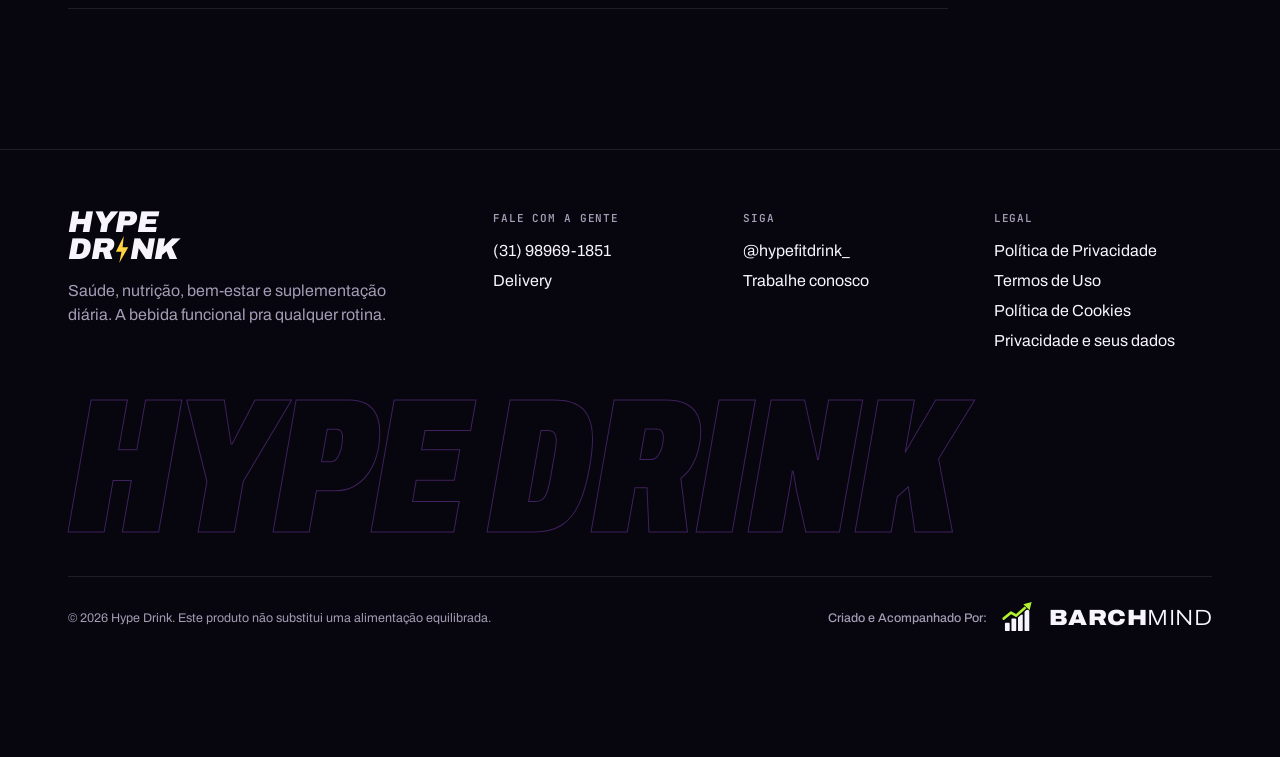
==== commit ce3121bd: "Troca "só 1" por "apenas um saborizante" no Monte seu copo Co-Authored-By: Claude Opus 5.5 <noreply@" ====
--- a/public/index.html
+++ b/public/index.html
@@ -491,7 +491,6 @@
 .xchip[aria-pressed=true]::after{content:"✓";font-size:12px}
 .xchip:disabled{opacity:.32;cursor:not-allowed;filter:grayscale(.6)}
 .xmsg.cheio,.fhint.alerta{color:var(--p3);font-weight:700}
-.mc .lb .sabz{font-style:normal;font-weight:700;color:var(--p3)}
 .mc .lb .so1{display:inline-block;margin:0 4px;padding:2px 8px;border-radius:999px;background:var(--p);color:#fff;font-weight:700;letter-spacing:.04em;vertical-align:1px}
 .taxa{display:flex;flex-direction:column;gap:4px;margin:2px 0 18px;padding:14px 16px;border-radius:14px;border:1.5px solid var(--p);background:rgba(168,85,247,.14)}
 .taxa b{font-size:15px;color:#fff}.taxa span{font-size:13.5px;line-height:1.45;color:var(--text)}.taxa strong{color:#fff}
@@ -776,7 +775,7 @@
       </div>
       <div class="mcctrl rv">
         <div class="mcstep"><span class="lb"><b>01</b> · Escolha a base</span><div class="bases" id="mcBases" role="group" aria-label="Base"></div></div>
-        <div class="mcstep"><span class="lb"><b>02</b> · Combine com um <em class="sabz">saborizante</em> <span class="so1">só 1</span> <small>opcional</small></span><div class="xchips" id="mcExtras" role="group" aria-label="Saborizante (escolha só 1)"></div><p class="fhint xmsg" id="mcXmsg" aria-live="polite"></p></div>
+        <div class="mcstep"><span class="lb"><b>02</b> · Combine com <span class="so1">apenas um saborizante</span> <small>opcional</small></span><div class="xchips" id="mcExtras" role="group" aria-label="Saborizante (apenas um)"></div><p class="fhint xmsg" id="mcXmsg" aria-live="polite"></p></div>
         <div class="mcstep frow3">
           <div><span class="lb"><b>03</b> · Formato</span><div class="tg" id="mcForm"><button type="button" data-v="cup" aria-pressed="true">Copo 1L</button><button type="button" data-v="bottle" aria-pressed="false">Garrafa 1L</button><button type="button" data-v="kit" aria-pressed="false">Kit sachês</button></div>
             <p class="fhint" id="mcHint">Delivery sai na garrafa. Na retirada você escolhe copo ou garrafa.</p></div>
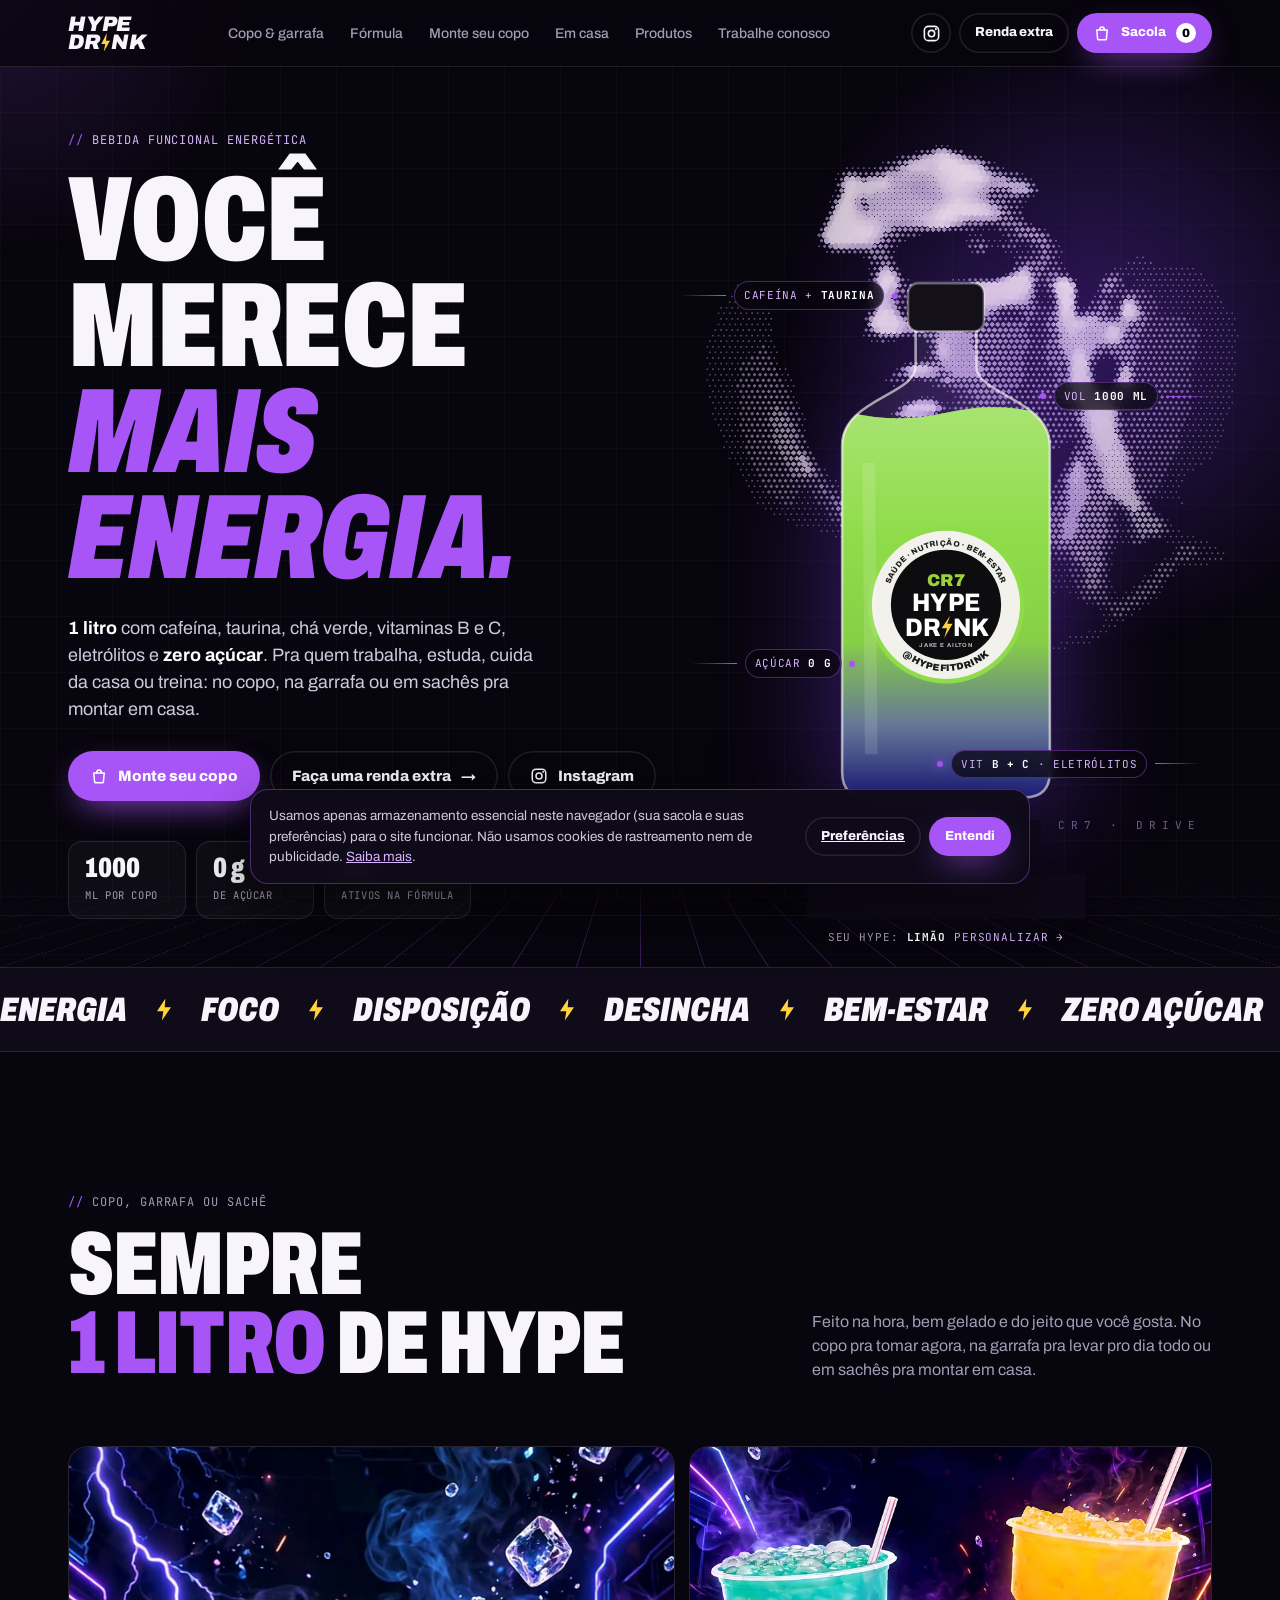
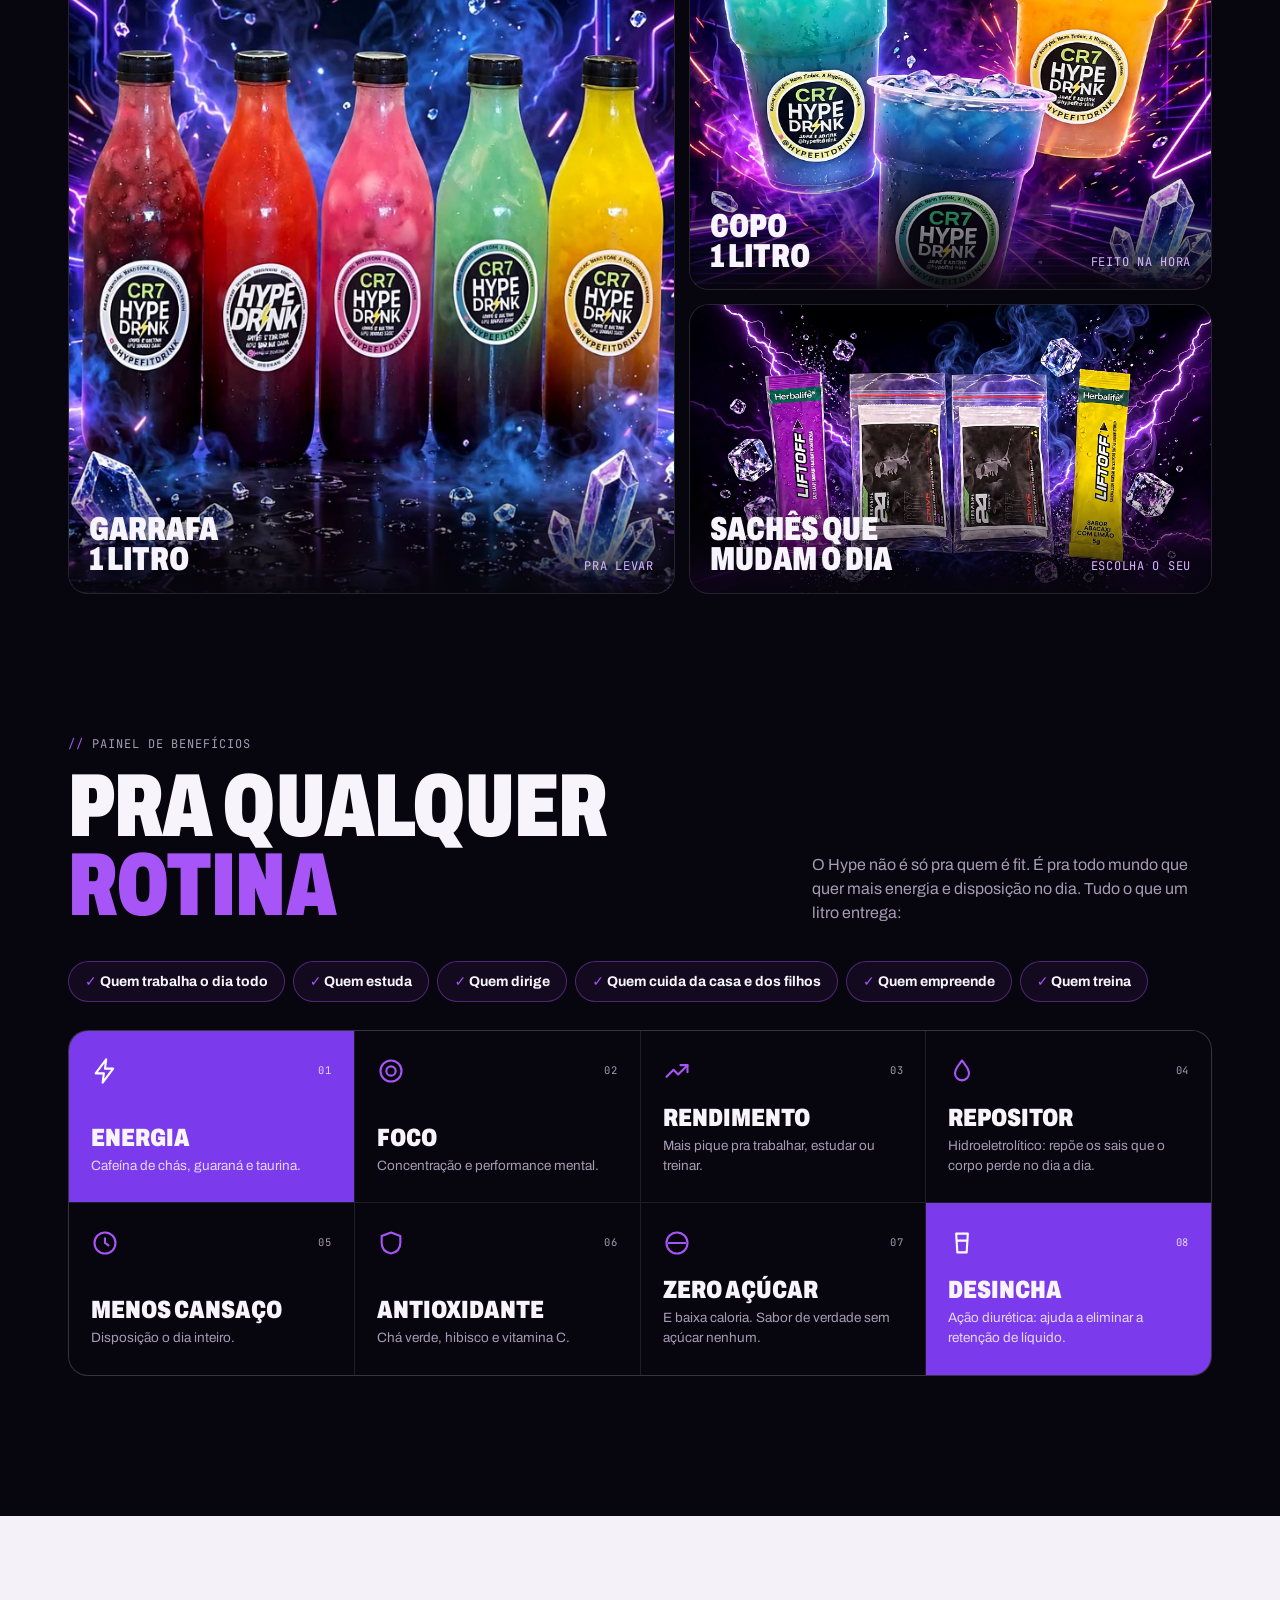
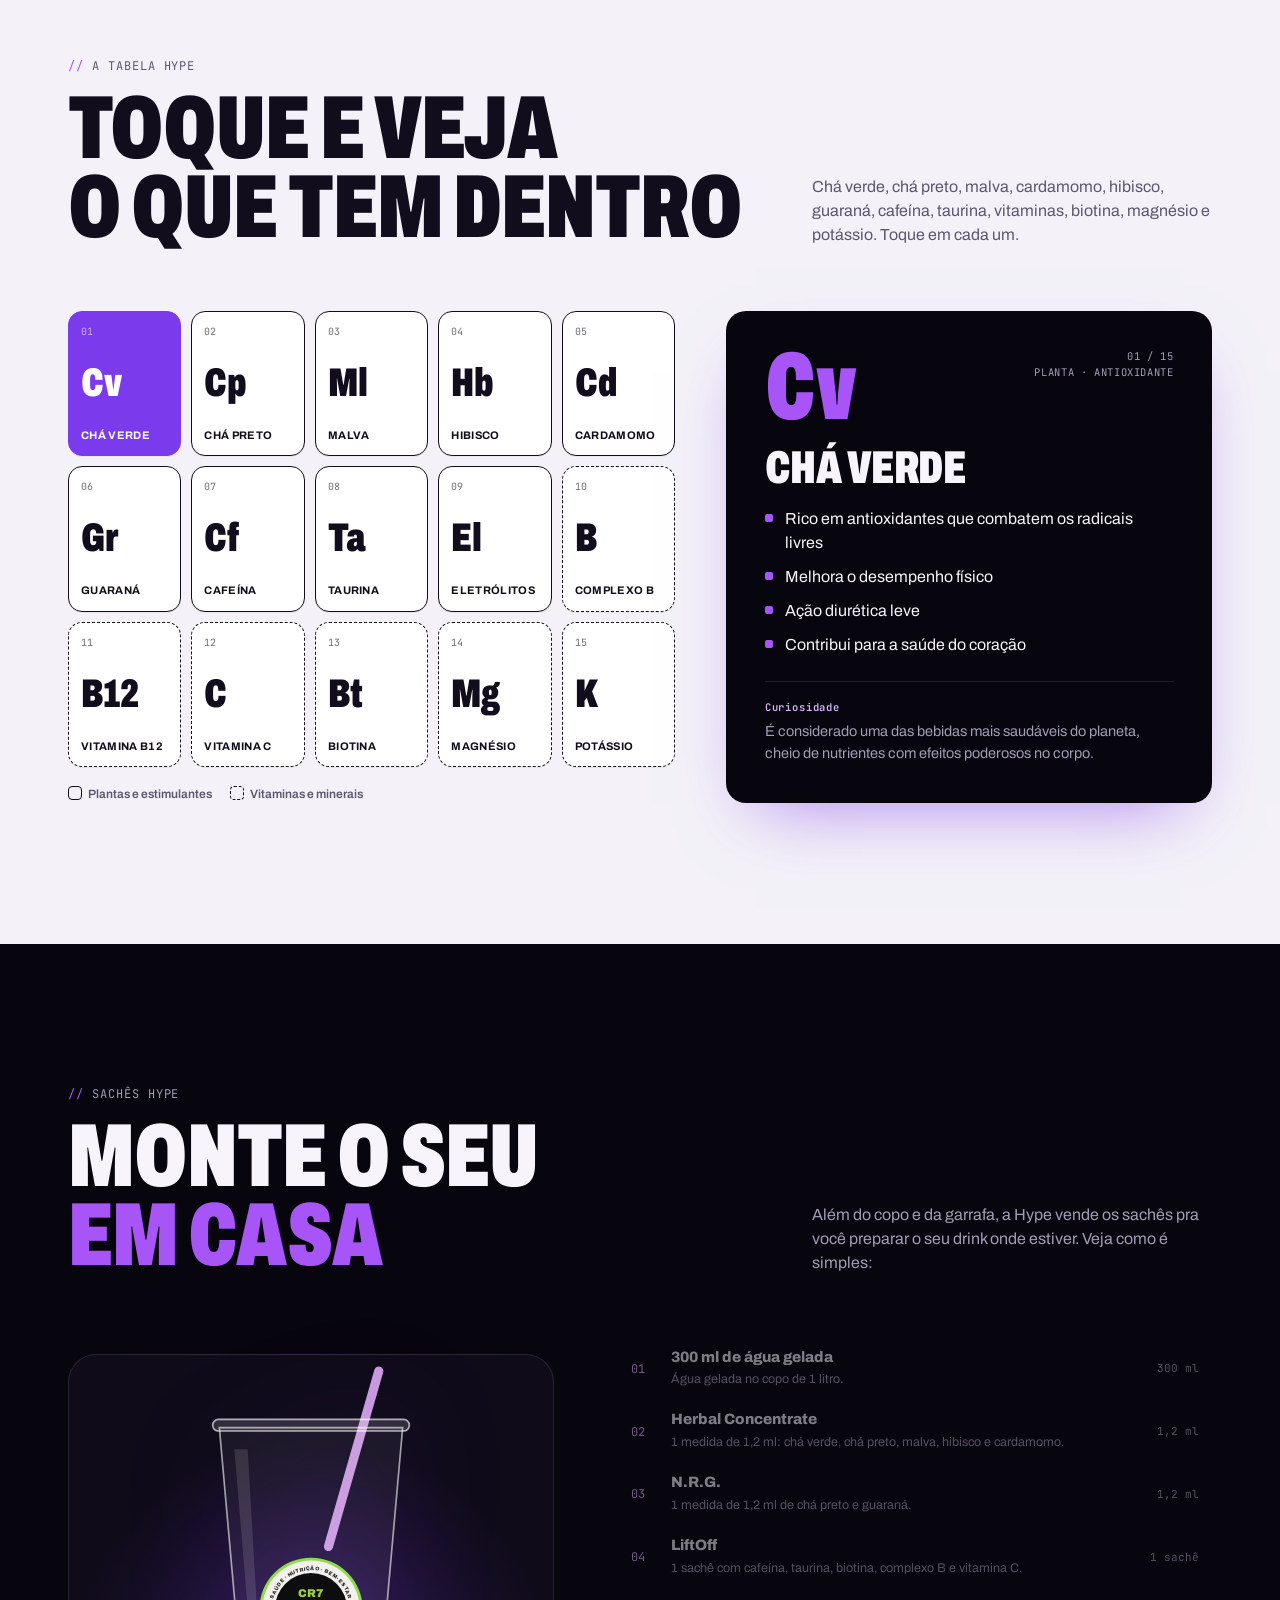
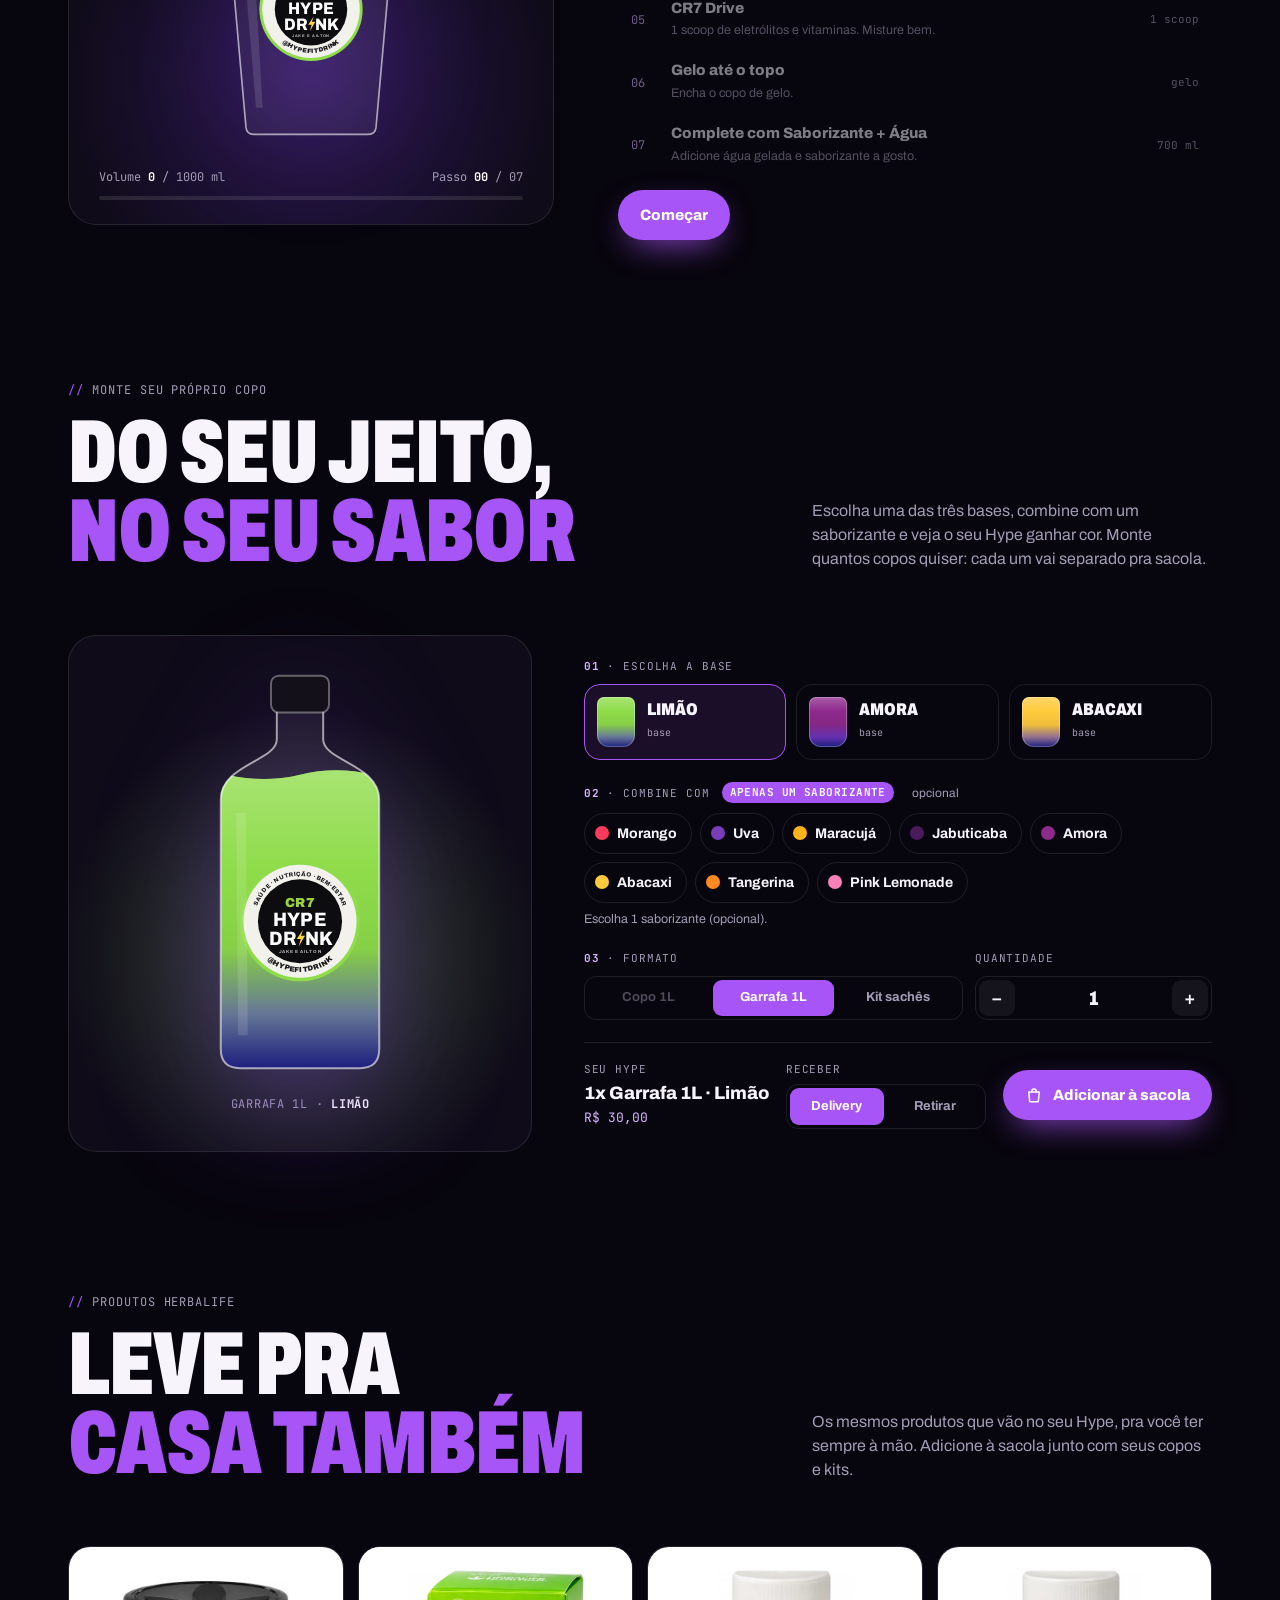
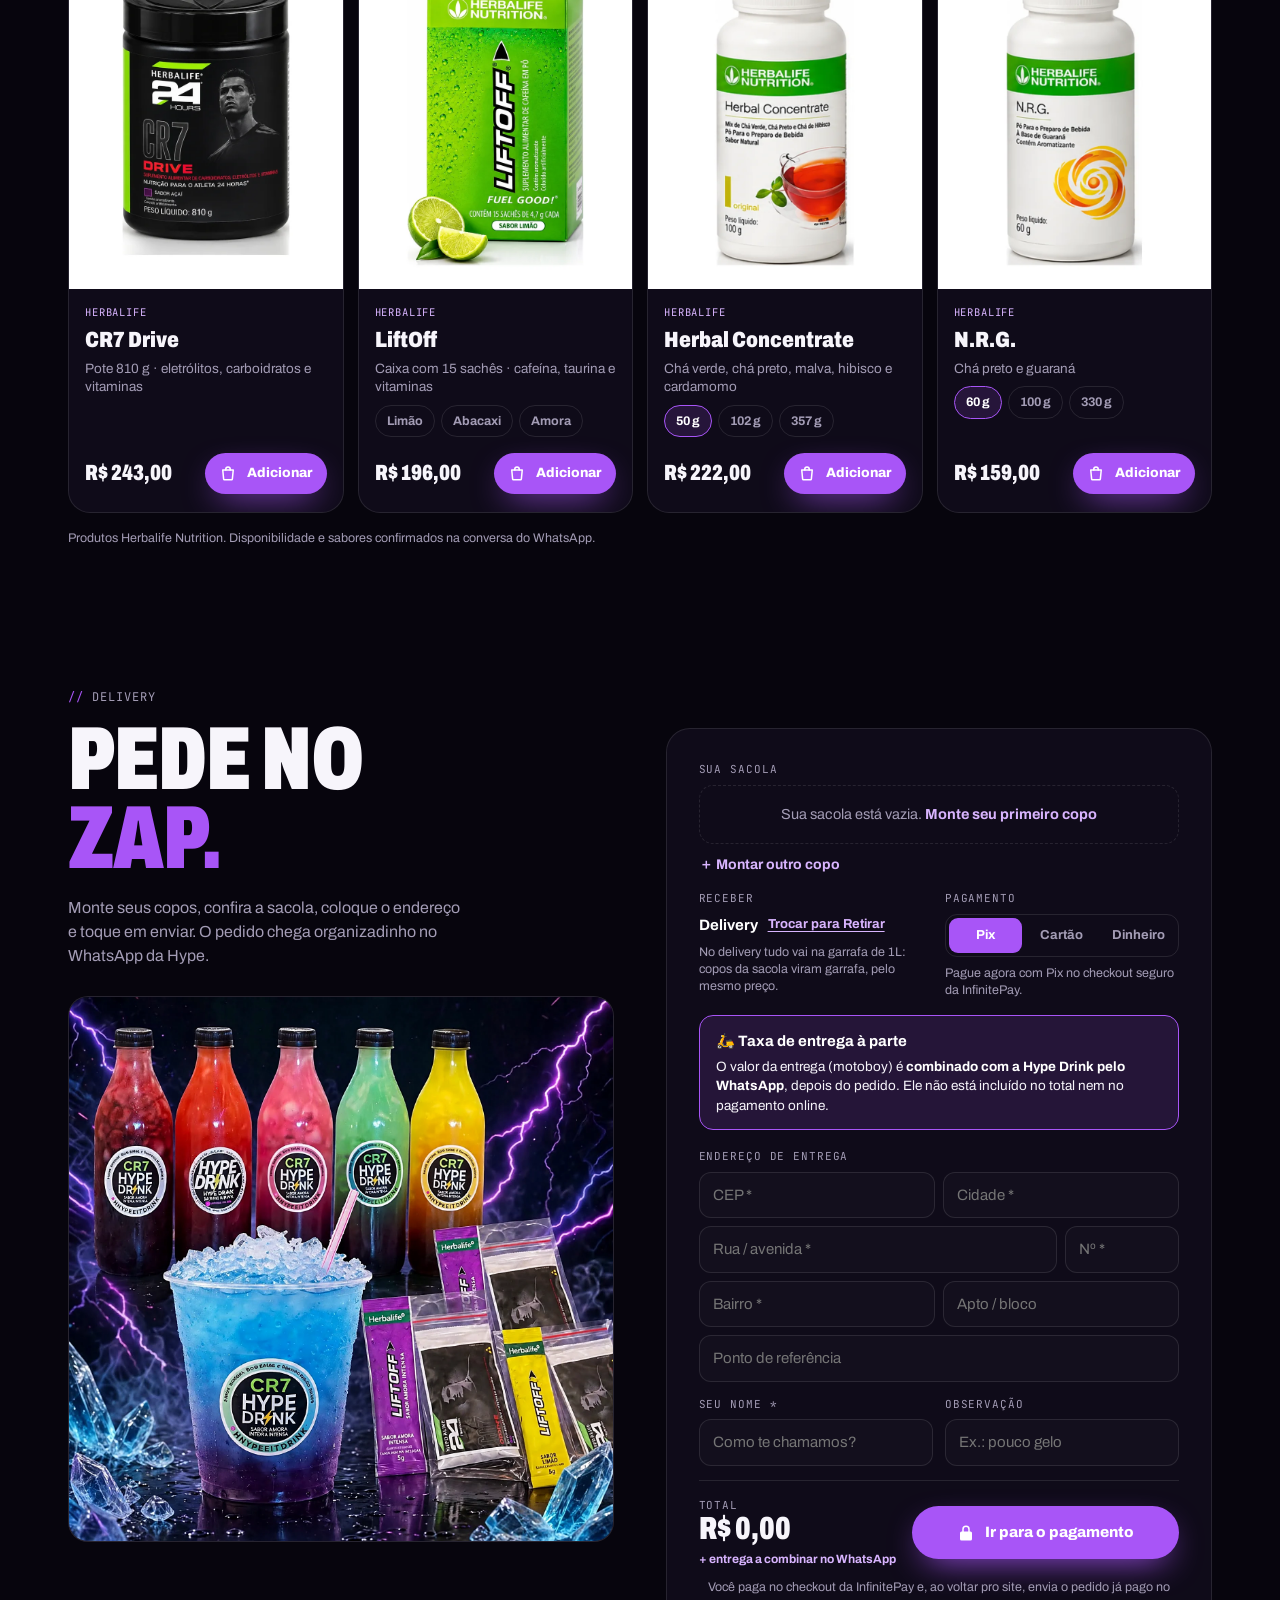
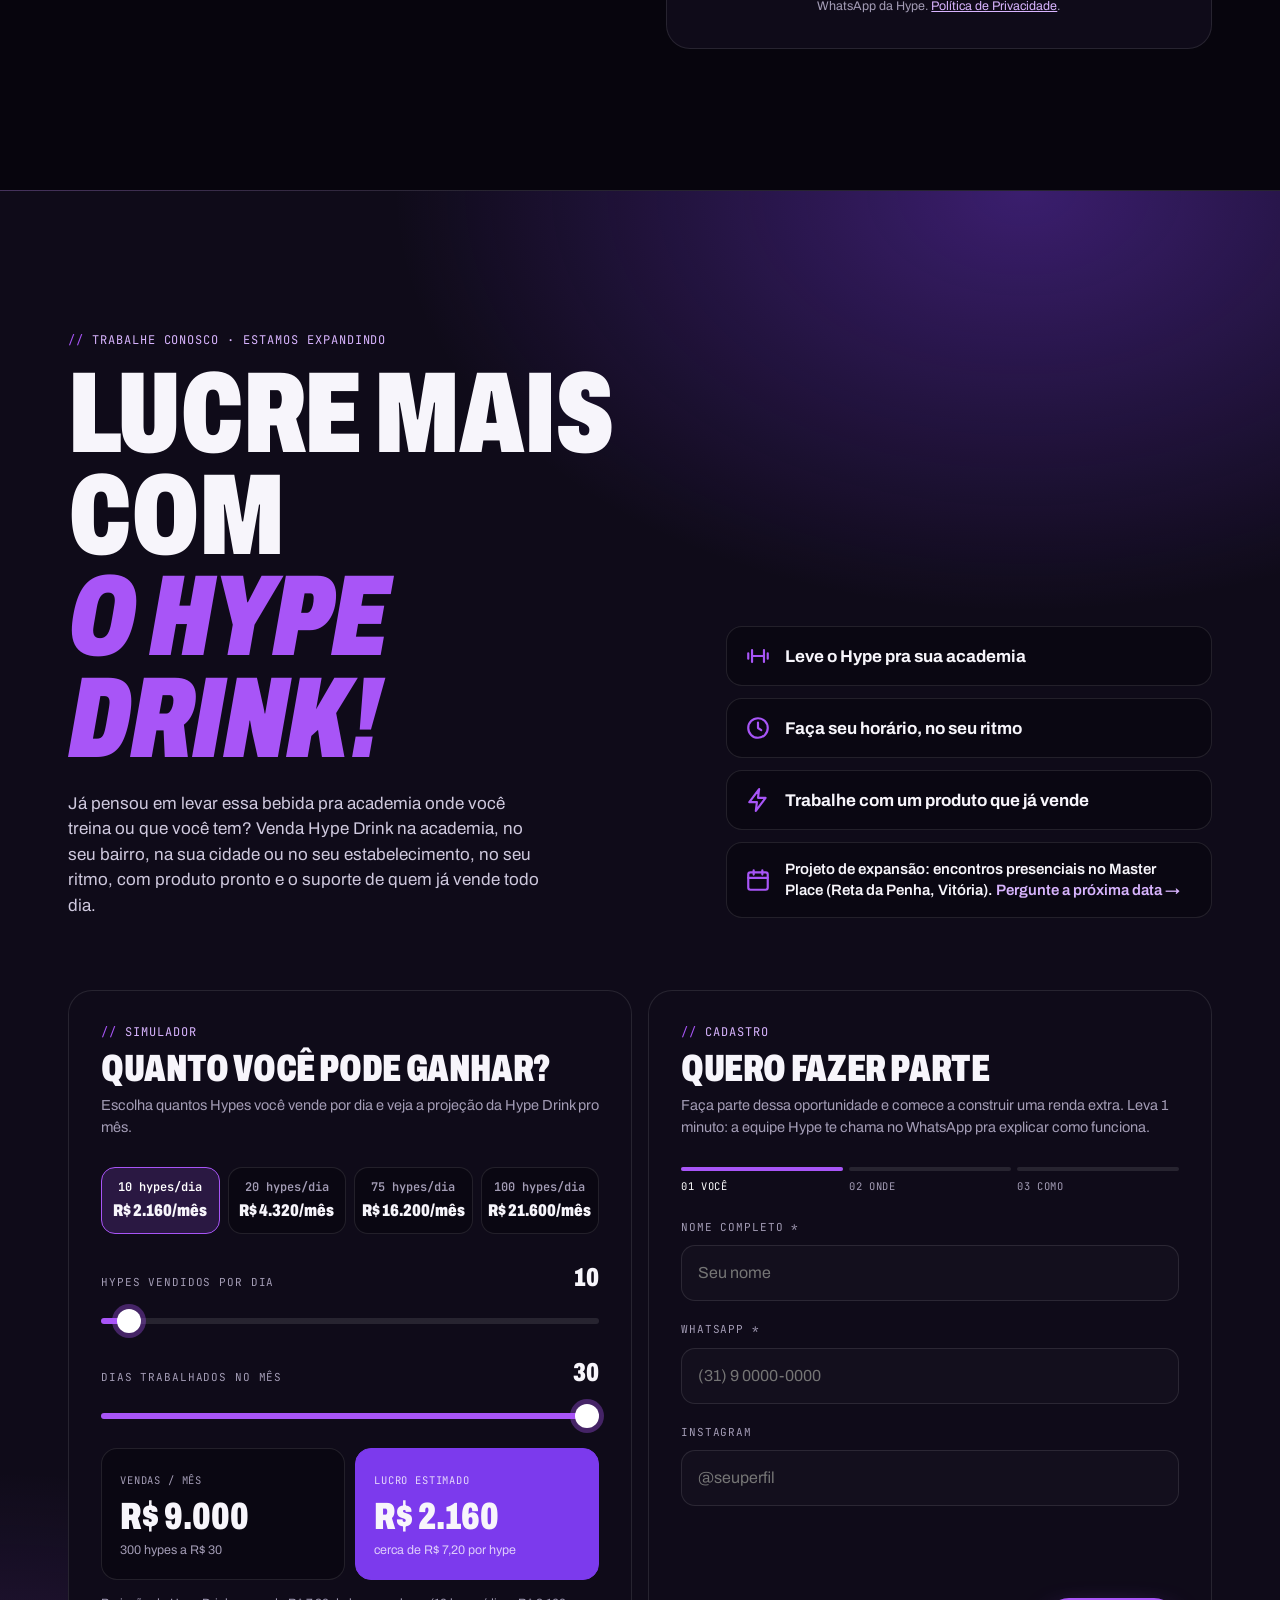
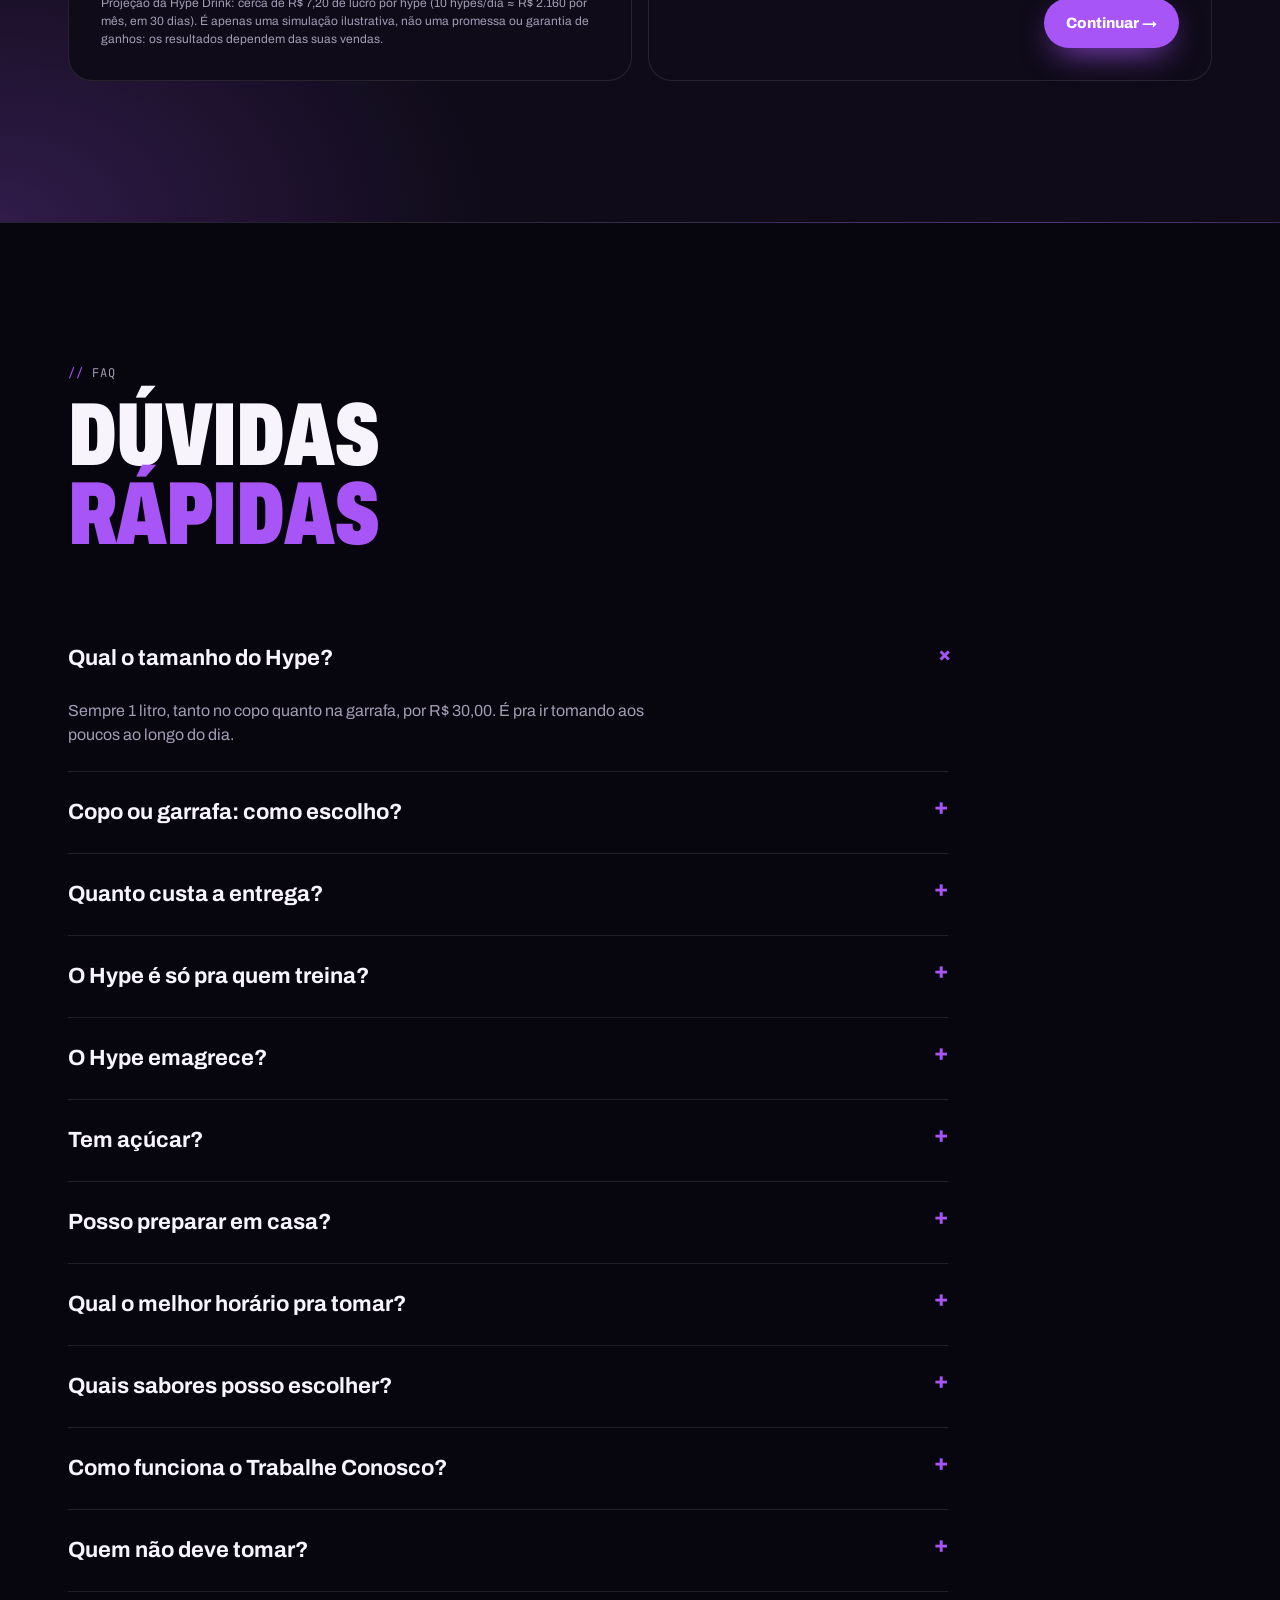
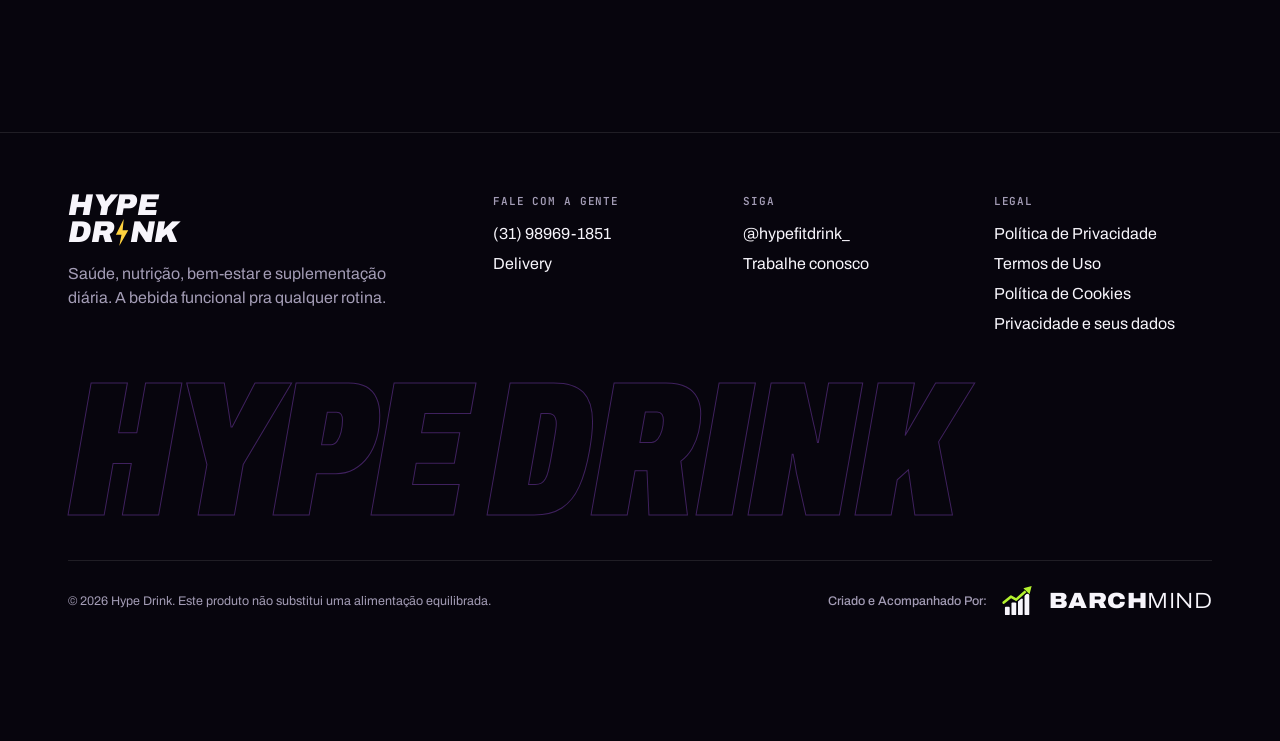
==== commit 86623eb8: "Receber (Delivery/Retirar) no Monte seu copo; copo bloqueado no delivery - Seletor Receber sai do fo" ====
--- a/public/index.html
+++ b/public/index.html
@@ -545,11 +545,16 @@
 .mcbar b{display:block;font-size:18px;font-weight:800;max-width:38ch;line-height:1.3}
 .mcbar small{font-family:var(--mono);font-size:13px;color:var(--p3)}
 .mcacts{display:flex;gap:8px;flex-wrap:wrap}
+.mcrecv{min-width:200px}.mcrecv .lb{margin-bottom:6px}.mcrecv .tg button{padding:9px 14px}
+.aviso-red{color:#ff5c7a;font-weight:700}
+.tg button.bloq,.seg button.bloq{opacity:.45}
+.recv{display:flex;align-items:center;gap:10px;flex-wrap:wrap;font-size:15px}.recv b{color:#fff}
+.linkbtn{color:var(--p3);font-weight:700;font-size:13px;text-decoration:underline;text-underline-offset:3px}
 .toast{margin-top:14px;padding:14px 16px;border-radius:14px;background:rgba(168,85,247,.14);border:1px solid var(--line2);display:flex;align-items:center;justify-content:space-between;gap:12px;flex-wrap:wrap;font-weight:700;animation:sw .4s}
 .toast[hidden]{display:none}
 .toast div{display:flex;gap:8px;flex-wrap:wrap}
 @media (max-width:900px){.mcgrid{grid-template-columns:1fr}.mcstage .vessel{width:min(62%,240px)}}
-@media (max-width:560px){.base{flex-direction:column;text-align:center;gap:6px;padding:10px 6px}.base i{width:30px;height:40px}.base b{font-size:14px}.frow3{grid-template-columns:1fr}.mcacts,.mcacts .btn{width:100%}}
+@media (max-width:560px){.base{flex-direction:column;text-align:center;gap:6px;padding:10px 6px}.base i{width:30px;height:40px}.base b{font-size:14px}.frow3{grid-template-columns:1fr}.mcacts,.mcacts .btn,.mcrecv{width:100%}}
 
 /* sacola */
 .bag{display:flex;flex-direction:column;gap:8px}
@@ -658,9 +663,10 @@
       <div class="vwrap" id="vwrap"><div id="heroVessel"></div></div>
       <div class="ctrl">
         <div class="seg" role="group" aria-label="Formato">
-          <button type="button" data-form="cup" aria-pressed="true">Copo 1L</button>
-          <button type="button" data-form="bottle" aria-pressed="false">Garrafa 1L</button>
+          <button type="button" data-form="cup" aria-pressed="false">Copo 1L</button>
+          <button type="button" data-form="bottle" aria-pressed="true">Garrafa 1L</button>
         </div>
+        <p class="fhint aviso-red" id="heroAviso" role="alert" hidden></p>
         <div class="bchips" role="group" aria-label="Base do sabor" id="heroBases"></div>
         <p class="flavname">Seu Hype: <b id="flavName">Limão</b><a href="#monte-copo">Personalizar →</a></p>
       </div>
@@ -777,8 +783,8 @@
         <div class="mcstep"><span class="lb"><b>01</b> · Escolha a base</span><div class="bases" id="mcBases" role="group" aria-label="Base"></div></div>
         <div class="mcstep"><span class="lb"><b>02</b> · Combine com <span class="so1">apenas um saborizante</span> <small>opcional</small></span><div class="xchips" id="mcExtras" role="group" aria-label="Saborizante (apenas um)"></div><p class="fhint xmsg" id="mcXmsg" aria-live="polite"></p></div>
         <div class="mcstep frow3">
-          <div><span class="lb"><b>03</b> · Formato</span><div class="tg" id="mcForm"><button type="button" data-v="cup" aria-pressed="true">Copo 1L</button><button type="button" data-v="bottle" aria-pressed="false">Garrafa 1L</button><button type="button" data-v="kit" aria-pressed="false">Kit sachês</button></div>
-            <p class="fhint" id="mcHint">Delivery sai na garrafa. Na retirada você escolhe copo ou garrafa.</p></div>
+          <div><span class="lb"><b>03</b> · Formato</span><div class="tg" id="mcForm"><button type="button" data-v="cup" aria-pressed="false">Copo 1L</button><button type="button" data-v="bottle" aria-pressed="true">Garrafa 1L</button><button type="button" data-v="kit" aria-pressed="false">Kit sachês</button></div>
+            <p class="fhint aviso-red" id="mcHint" role="alert" hidden></p></div>
           <div><span class="lb">Quantidade</span><div class="qty"><button type="button" id="mcMinus" aria-label="Diminuir">−</button><output id="mcQ">1</output><button type="button" id="mcPlus" aria-label="Aumentar">+</button></div></div>
         </div>
         <div class="mcstep mckit" id="mcKit" hidden>
@@ -788,6 +794,7 @@
         </div>
         <div class="mcbar">
           <div><span class="lb" id="mcMode">Seu Hype</span><b id="mcSummary"></b><small id="mcPrice"></small></div>
+          <div class="mcrecv"><span class="lb">Receber</span><div class="tg" id="tgMode"><button type="button" data-v="Delivery" aria-pressed="true">Delivery</button><button type="button" data-v="Retirada" aria-pressed="false">Retirar</button></div></div>
           <div class="mcacts"><button type="button" class="btn ghost" id="mcCancel" hidden>Cancelar</button><button type="button" class="btn" id="mcAdd"><svg viewBox="0 0 24 24"><use href="#i-bag"/></svg><span>Adicionar à sacola</span></button></div>
         </div>
         <div class="toast" id="mcToast" role="status" hidden></div>
@@ -827,7 +834,7 @@
       </div>
       <div class="frow">
         <div class="field"><span class="lb">Receber</span>
-          <div class="tg" id="tgMode"><button type="button" data-v="Delivery" aria-pressed="true">Delivery</button><button type="button" data-v="Retirada" aria-pressed="false">Retirar</button></div>
+          <p class="recv"><b id="recvTxt">Delivery</b><button type="button" class="linkbtn" id="recvTroca">Trocar para Retirar</button></p>
           <p class="fhint" id="modeNote">No delivery tudo vai na garrafa de 1L: copos da sacola viram garrafa, pelo mesmo preço.</p>
         </div>
         <div class="field"><span class="lb">Pagamento</span>
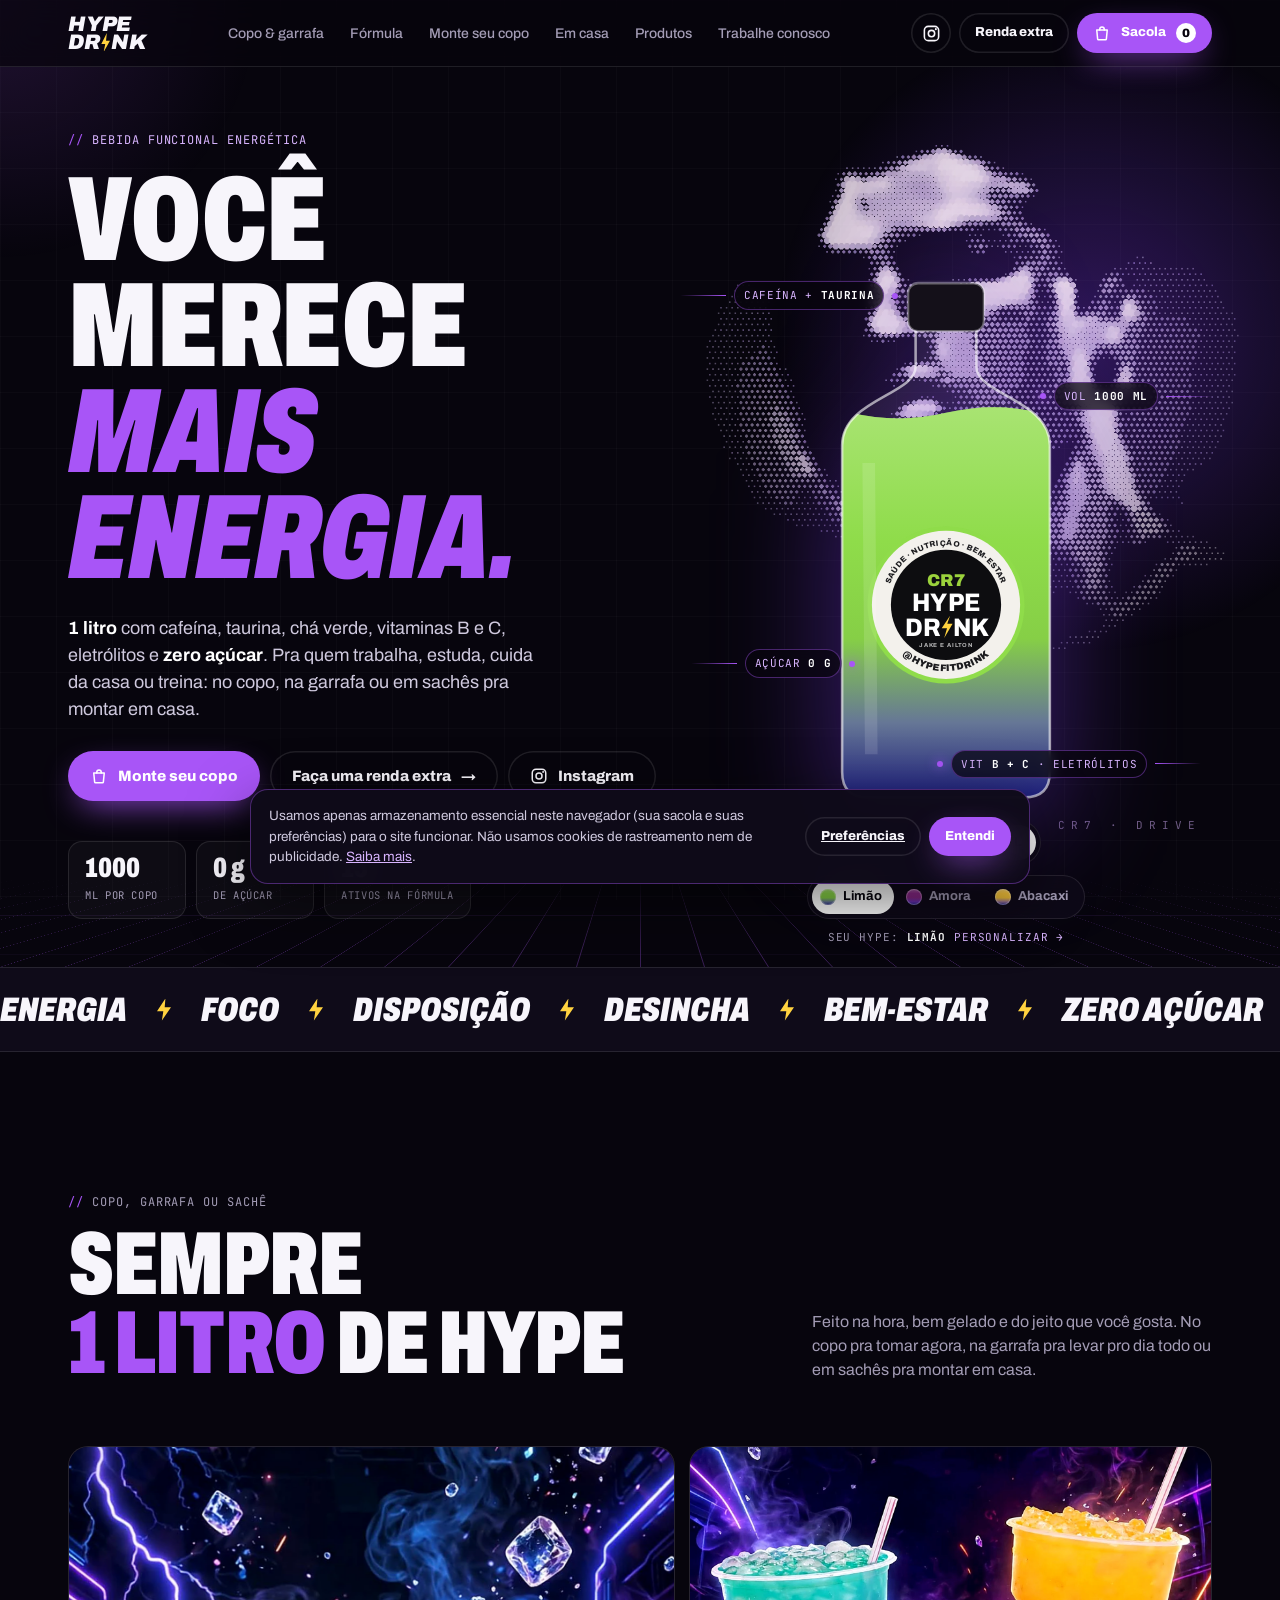
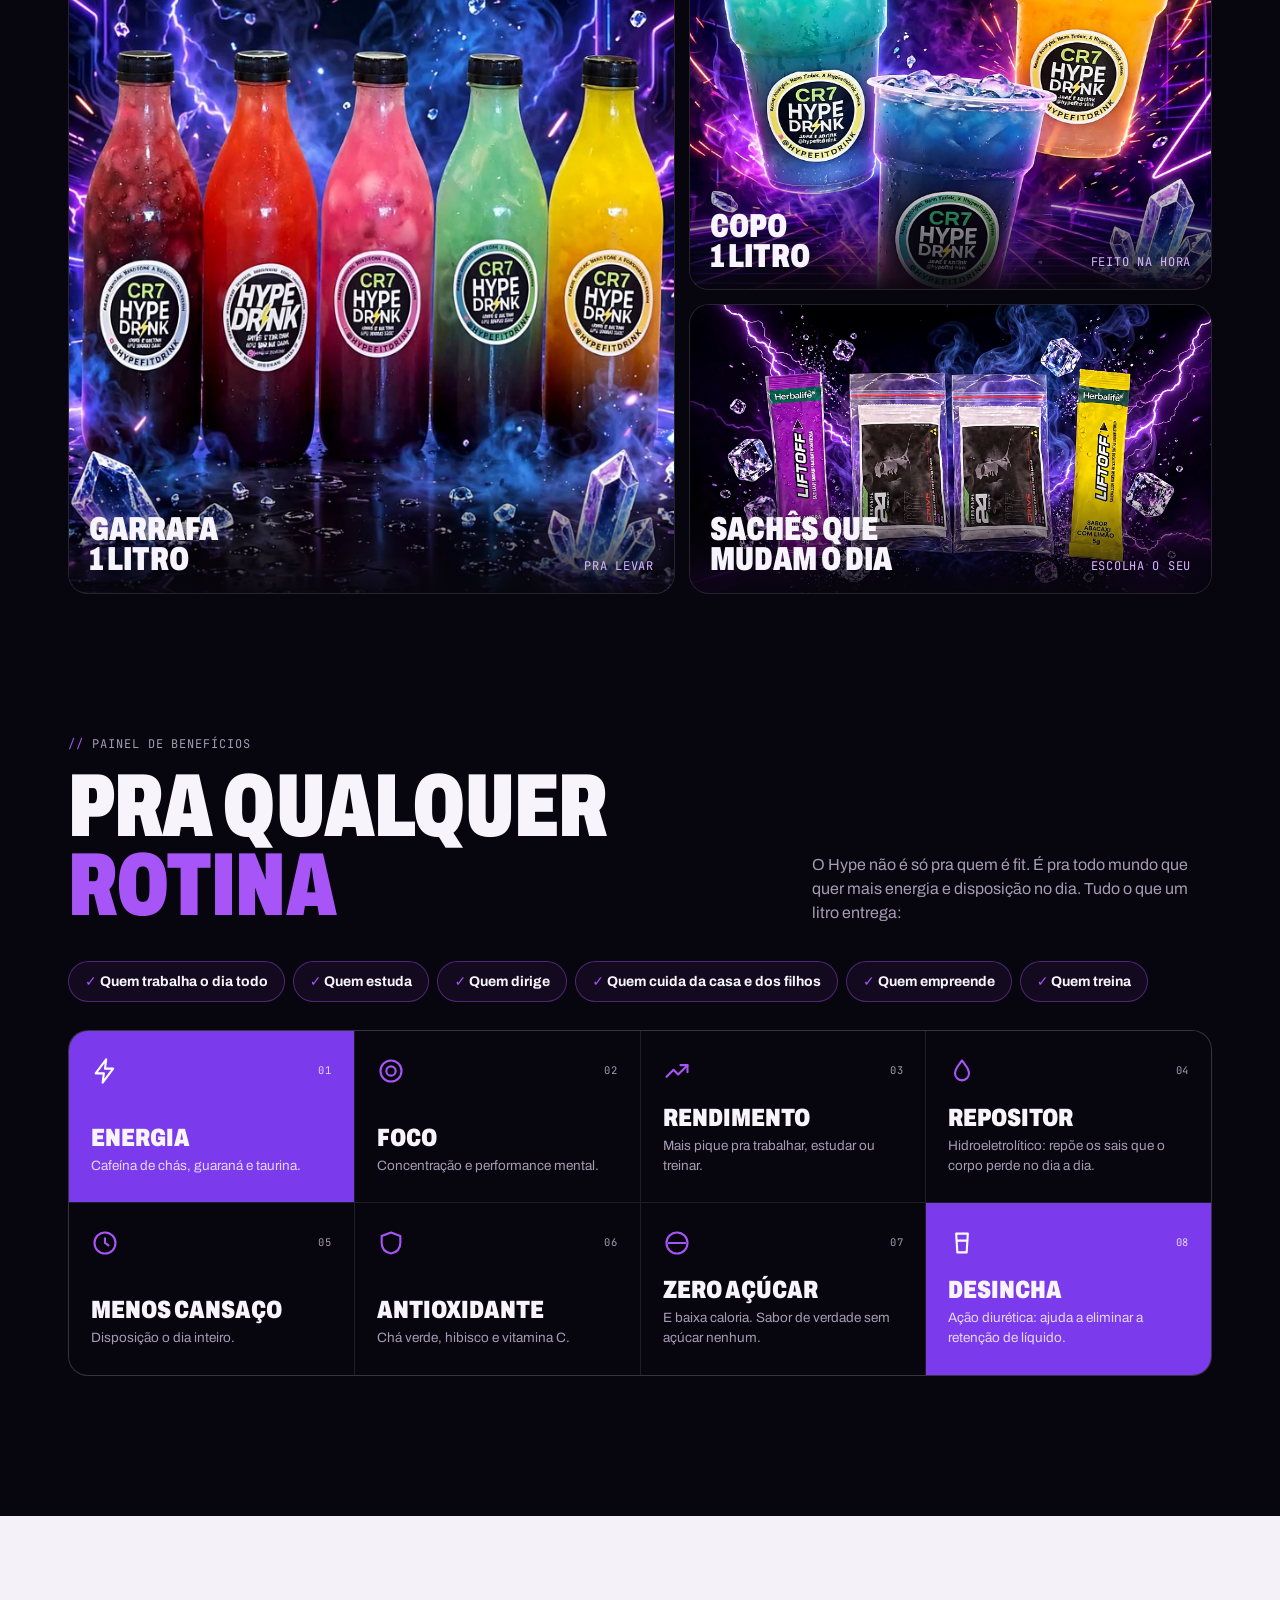
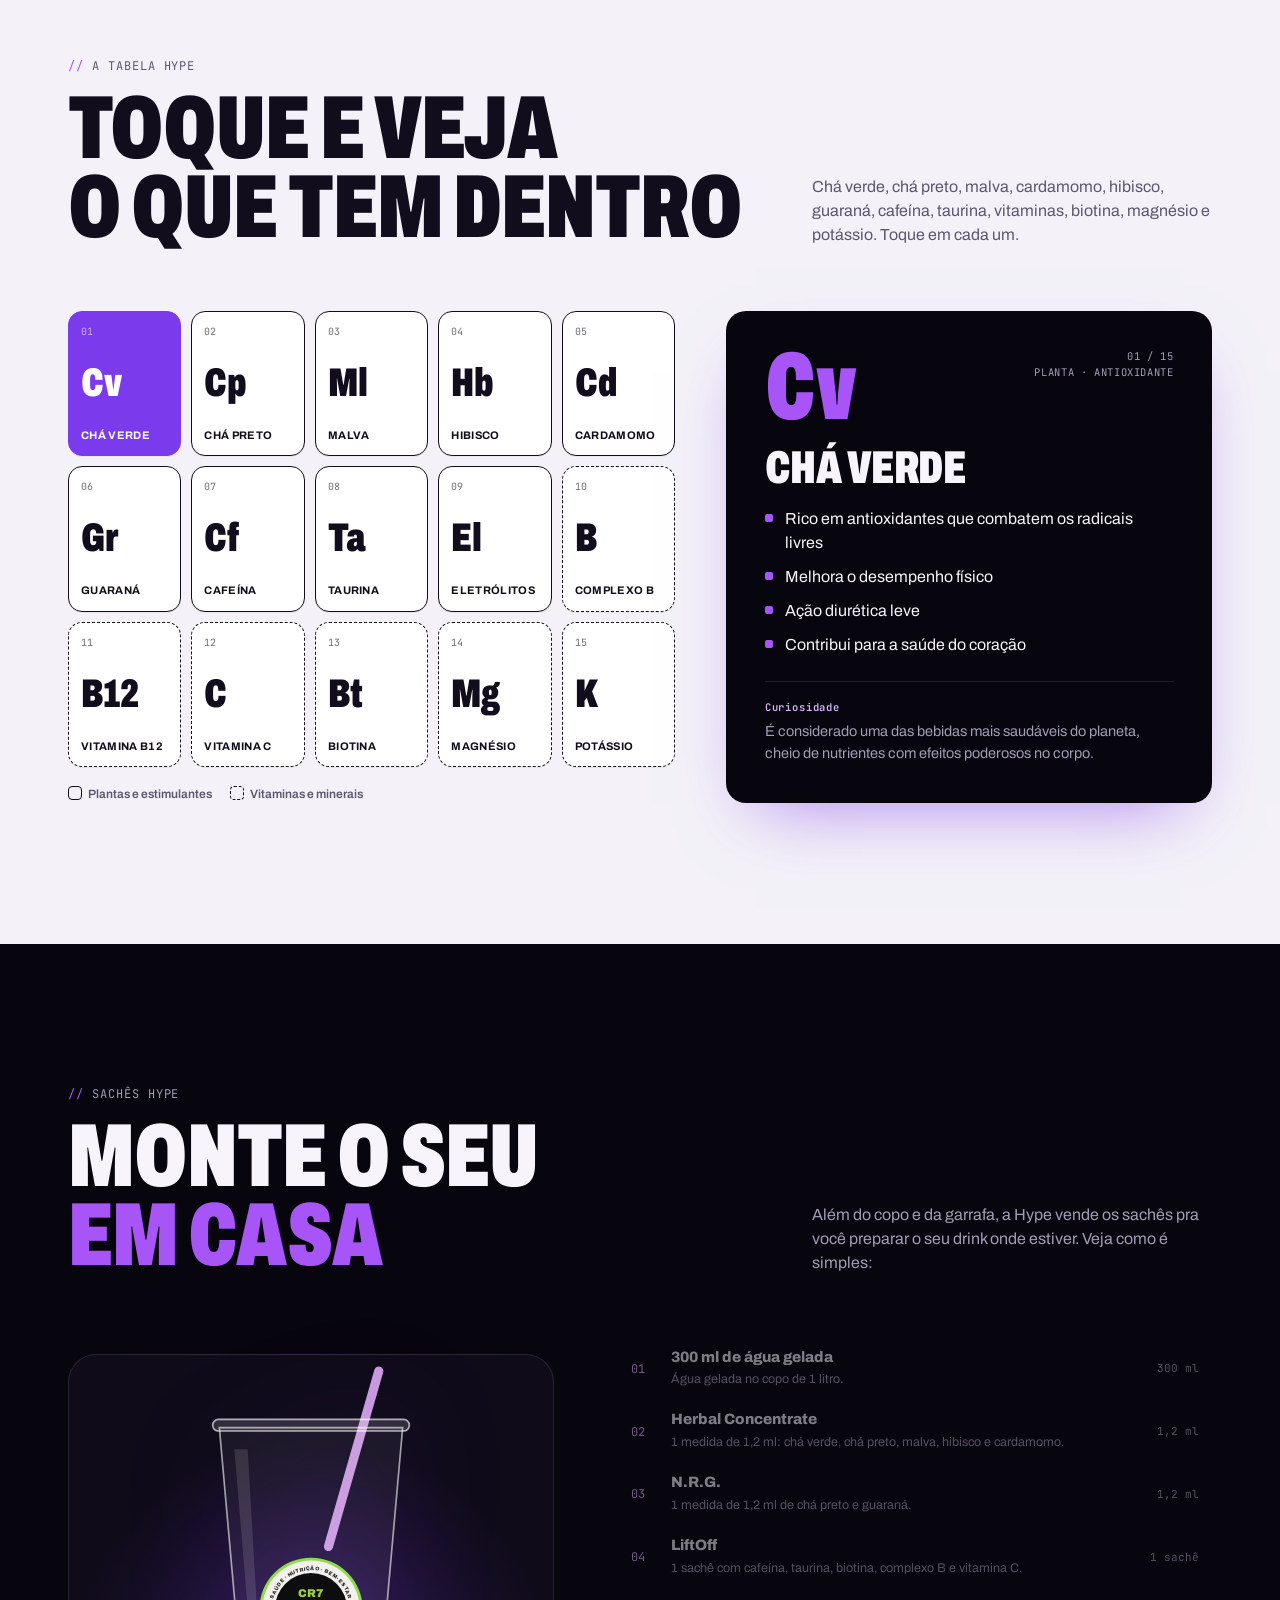
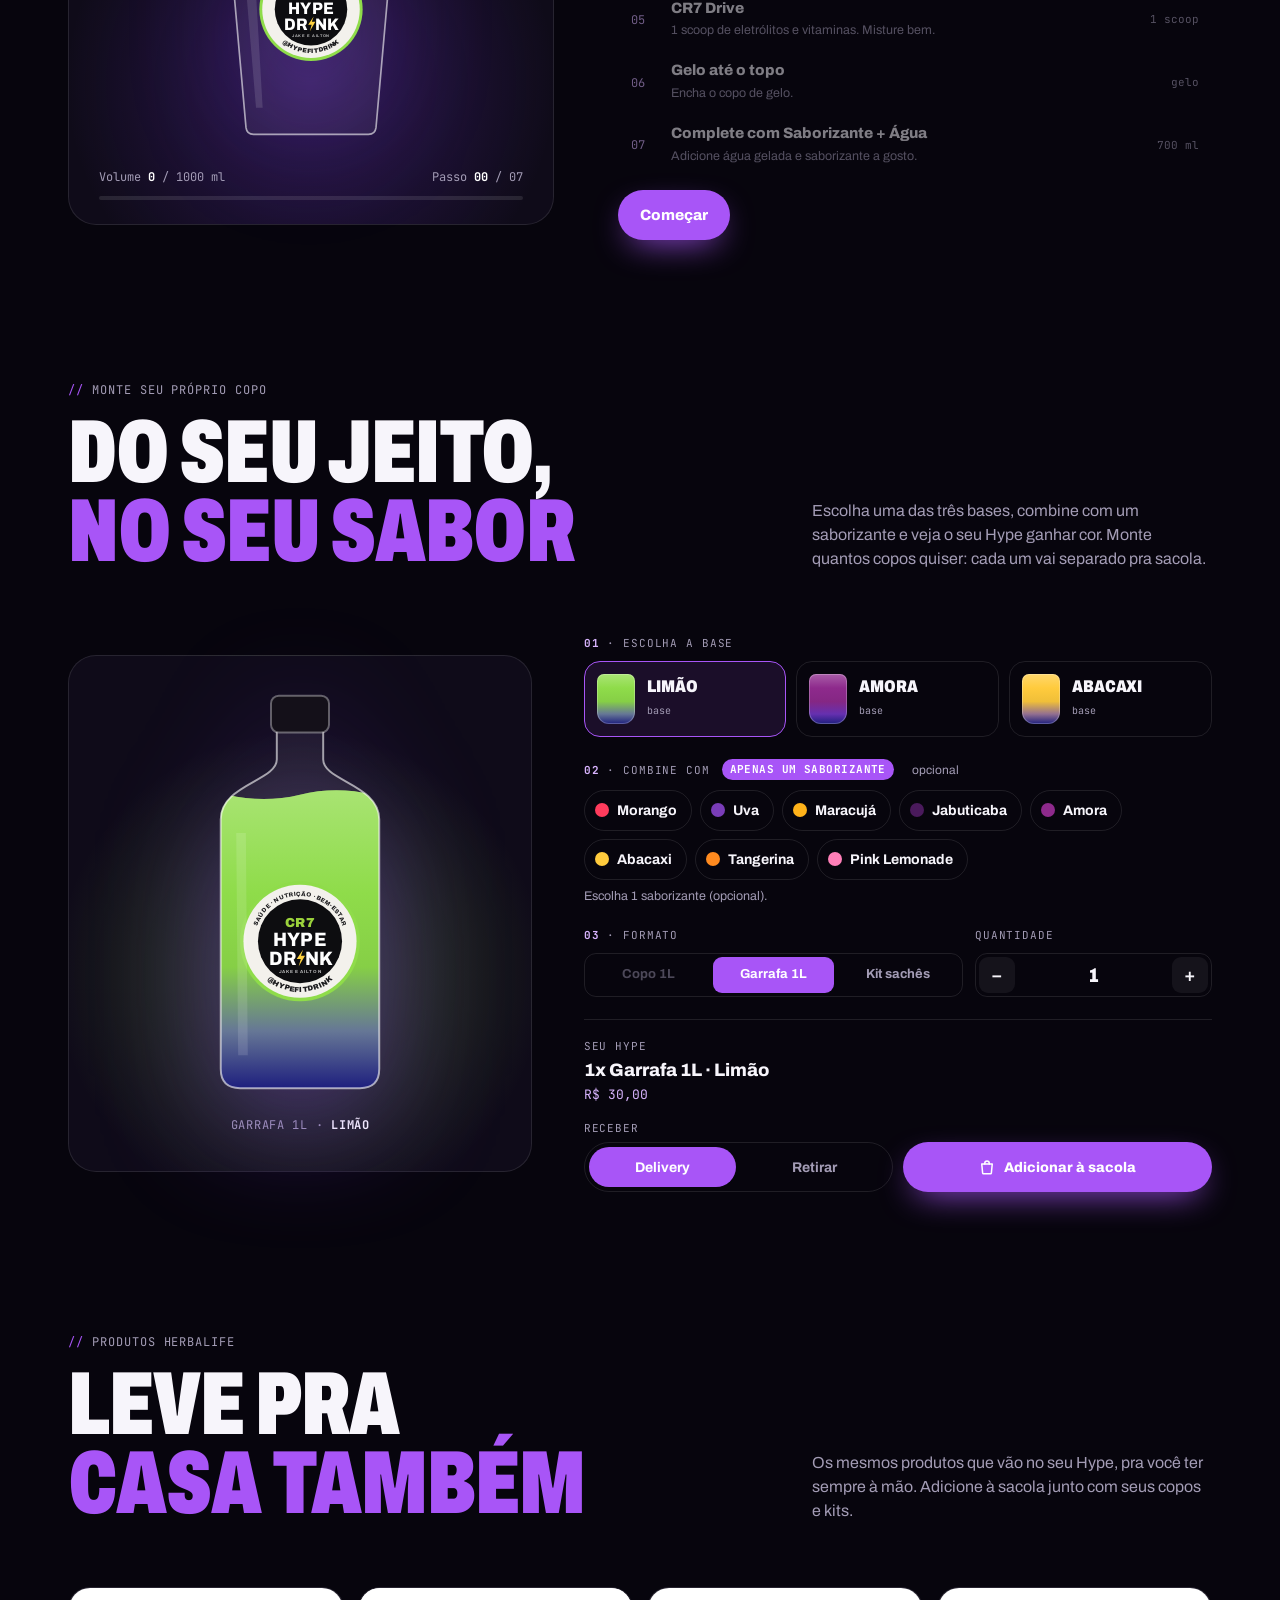
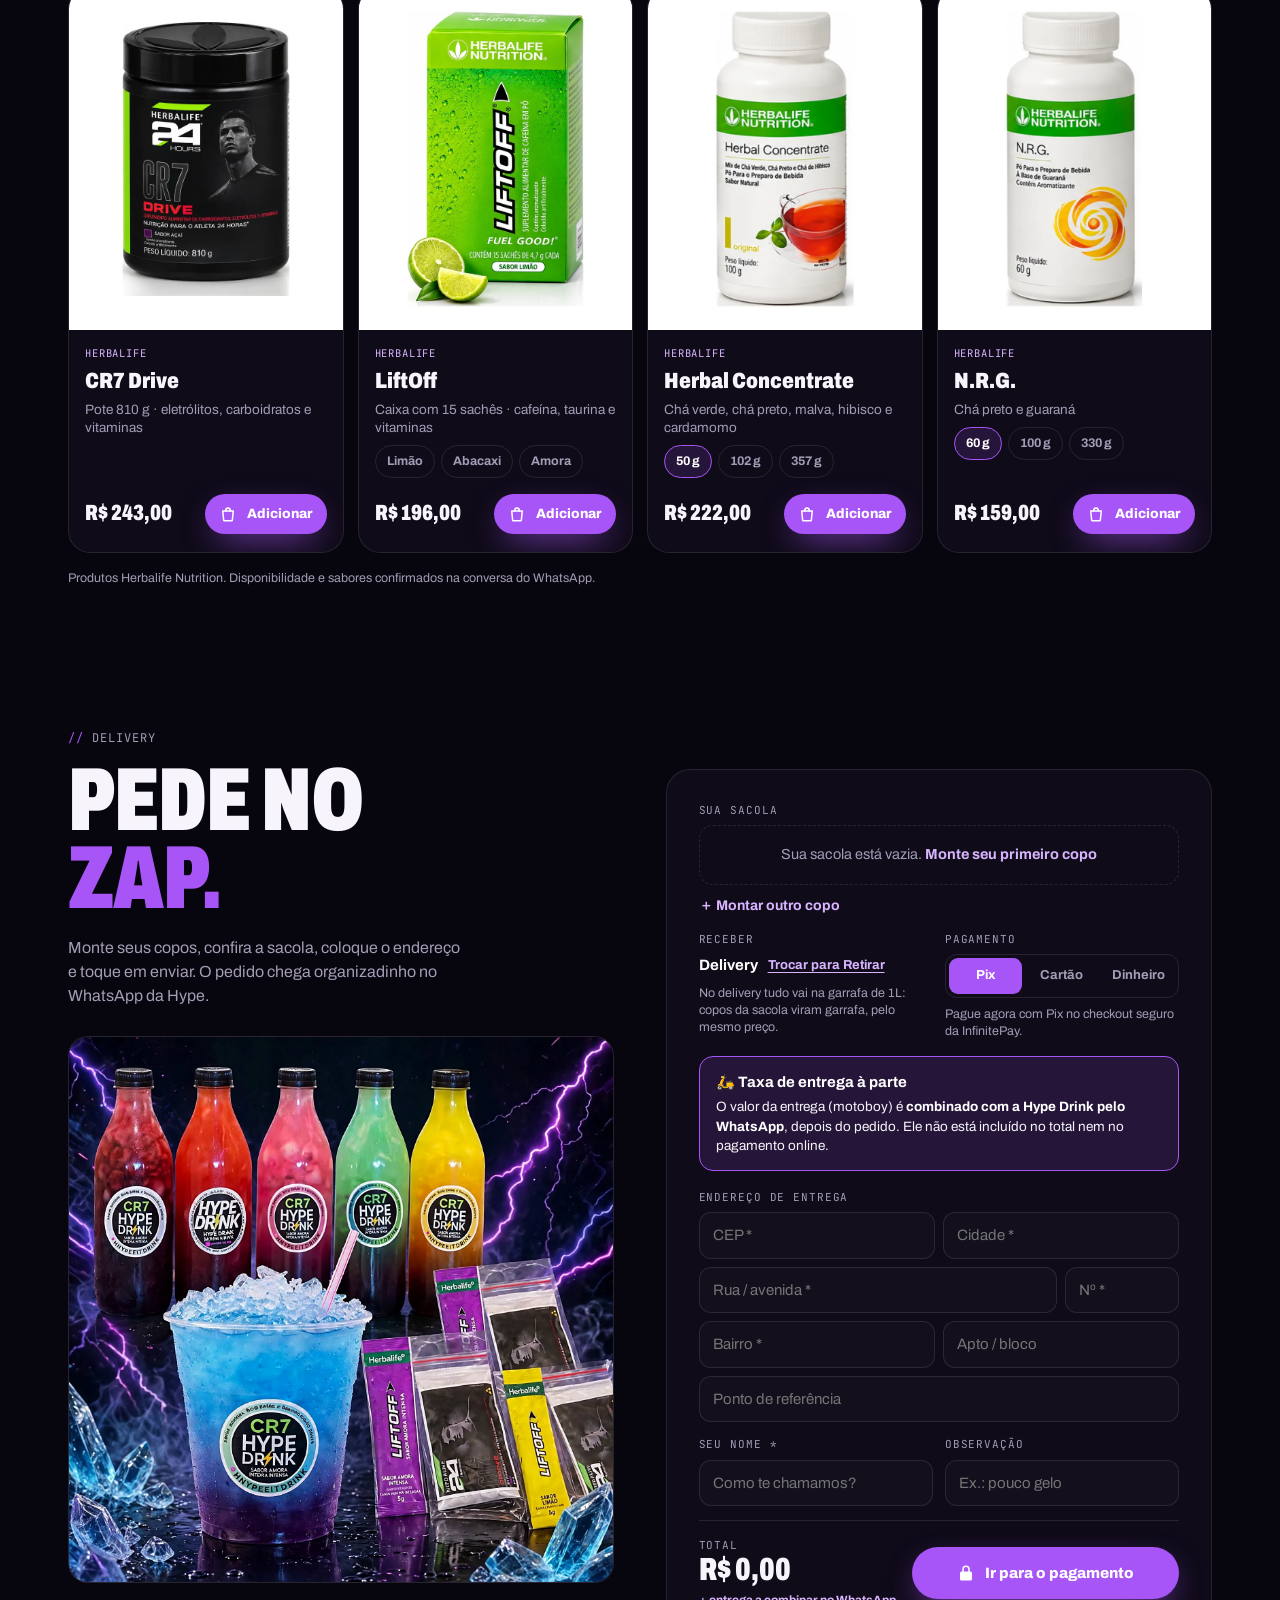
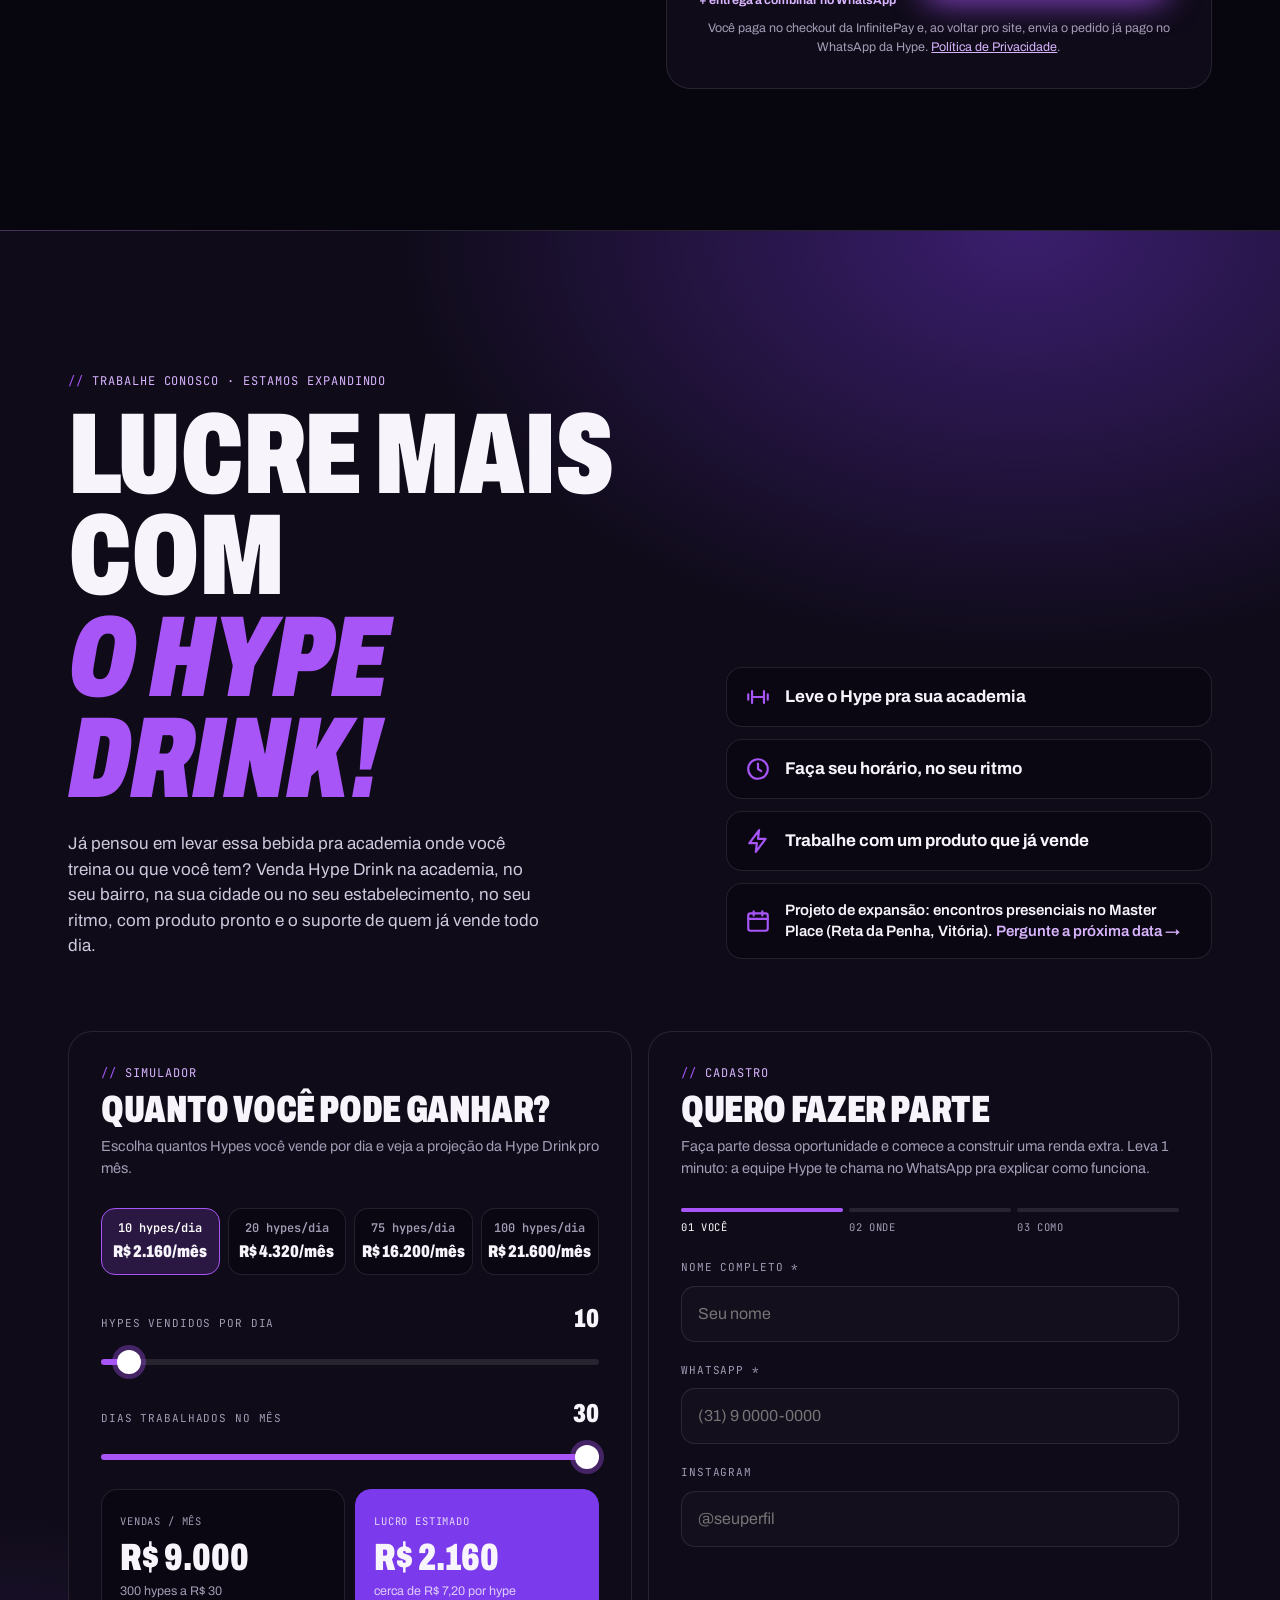
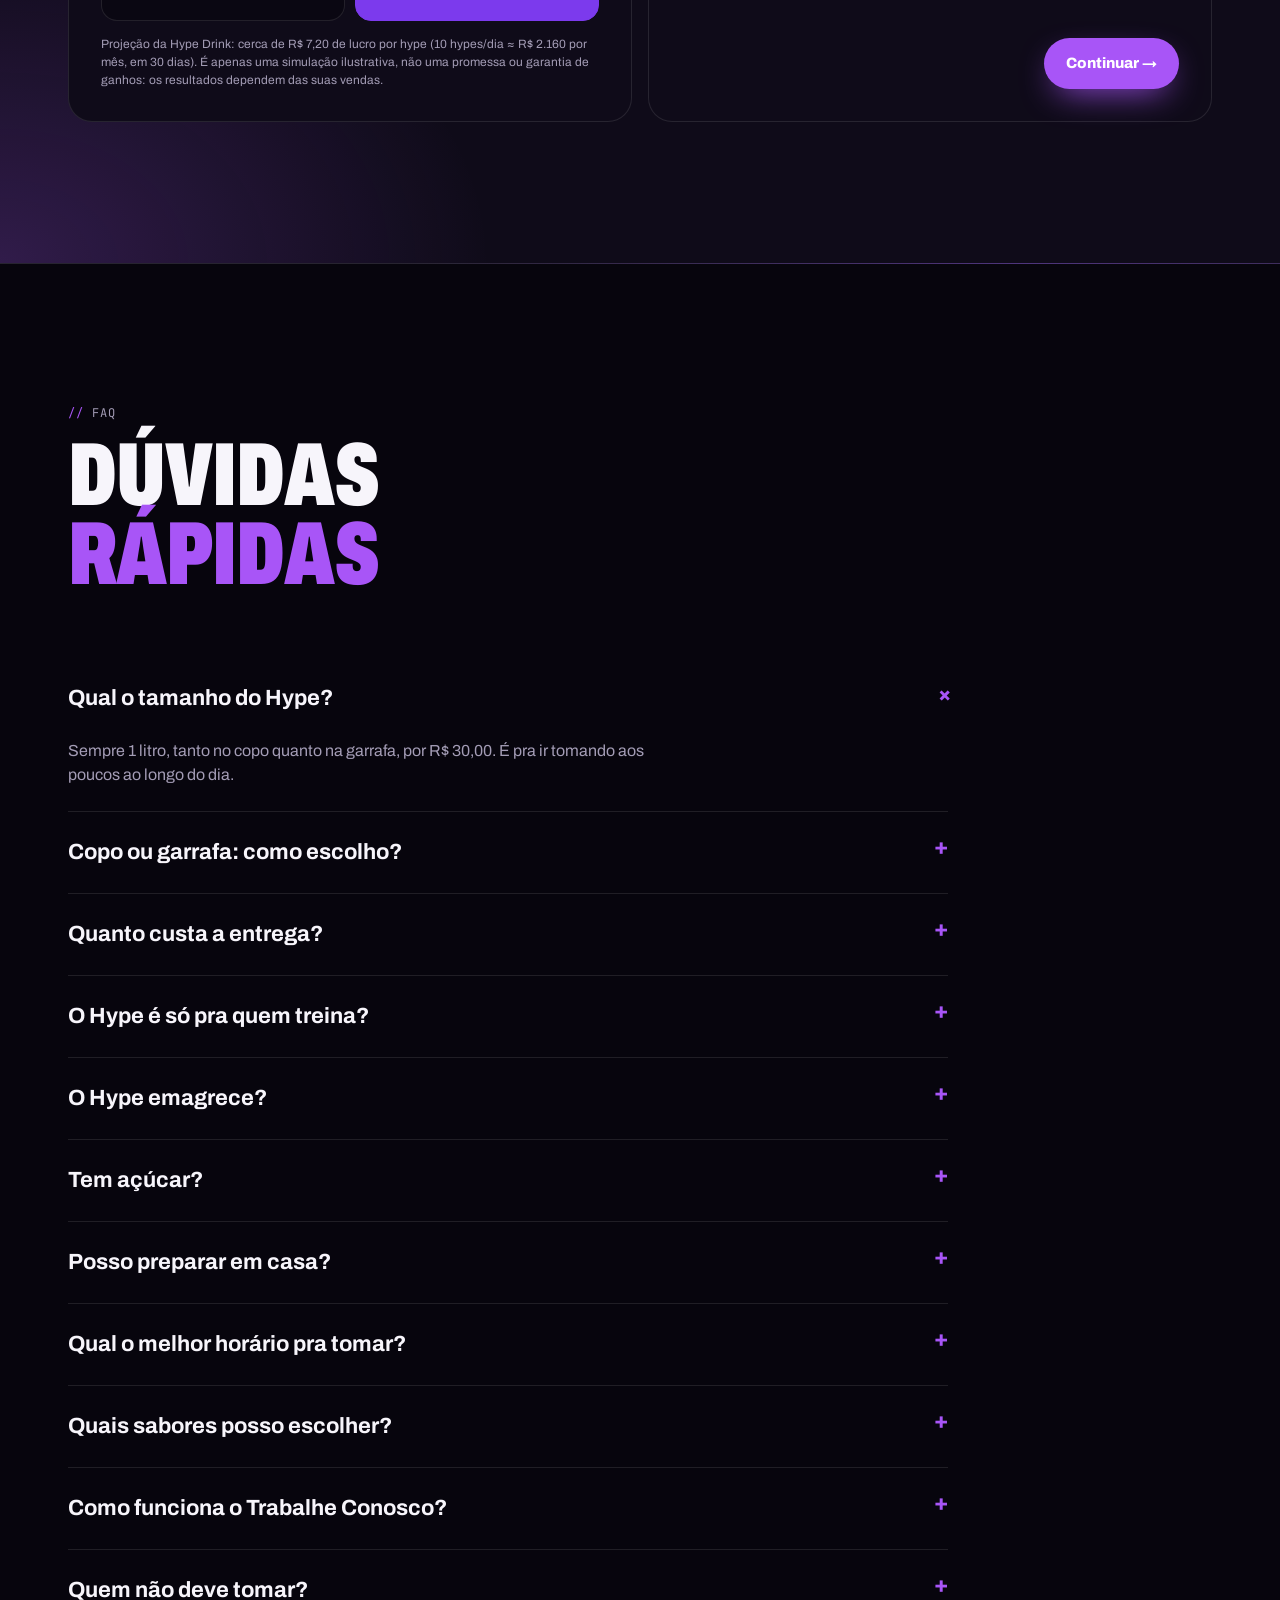
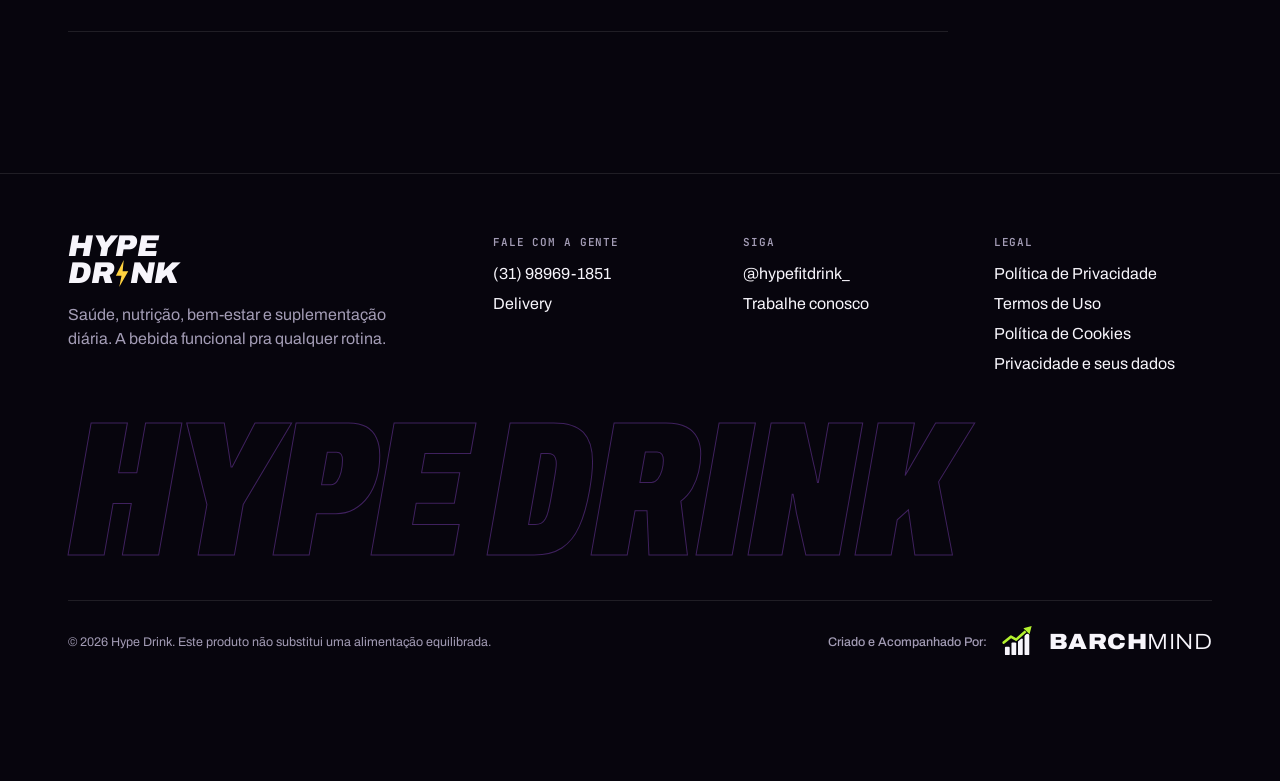
==== commit ef67c6da: "Receber e Adicionar à sacola lado a lado, mesmo tamanho; corrige rolagem lateral em celulares estrei" ====
--- a/public/index.html
+++ b/public/index.html
@@ -258,8 +258,10 @@
 .detail .cur b{display:block;font-family:var(--mono);font-size:10.5px;letter-spacing:.08em;color:var(--p3);margin-bottom:6px;font-weight:600}
 .swap{animation:sw .45s cubic-bezier(.2,.8,.2,1)}
 @keyframes sw{from{opacity:0;transform:translateY(10px)}}
-@media (max-width:900px){.table{grid-template-columns:1fr}.els{grid-template-columns:repeat(4,1fr)}.el{min-height:0;aspect-ratio:1}}
+@media (max-width:900px){.table{grid-template-columns:1fr}.els{grid-template-columns:repeat(4,minmax(0,1fr))}.el{min-height:0;aspect-ratio:1}}
 @media (max-width:420px){.els{gap:6px}.el{padding:7px;border-radius:9px}}
+/* celulares bem estreitos: tabela em 3 colunas para não passar da tela */
+@media (max-width:360px){.els{grid-template-columns:repeat(3,minmax(0,1fr))}.table>*{min-width:0}}
 
 /* builder (monte em casa) */
 .build{display:grid;grid-template-columns:.9fr 1.1fr;gap:clamp(28px,5vw,72px);align-items:center}
@@ -317,7 +319,7 @@
 .ordercopy p{color:var(--mute);max-width:44ch}
 .ordercopy .mini{display:flex;gap:10px;margin-top:28px}
 .ordercopy .mini .tile{flex:1}
-@media (max-width:900px){.ordergrid{grid-template-columns:1fr}}
+@media (max-width:900px){.ordergrid{grid-template-columns:minmax(0,1fr)}}.ordergrid>*{min-width:0}
 
 /* formulário de pedido compacto */
 .oform .field{margin-bottom:14px}
@@ -337,7 +339,7 @@
 .addr{border:0;margin:0 0 14px;padding:0;min-width:0}
 .addr legend{display:block;font-family:var(--mono);font-size:11px;letter-spacing:.08em;text-transform:uppercase;color:var(--mute);margin-bottom:7px;padding:0}
 .addr[hidden]{display:none}
-.agrid{display:grid;grid-template-columns:repeat(4,1fr);gap:8px}
+.agrid{display:grid;grid-template-columns:repeat(4,minmax(0,1fr));gap:8px}.agrid input{min-width:0;width:100%}
 .a-rua{grid-column:span 3}.a-bai,.a-comp,.a-cep,.a-cid{grid-column:span 2}.a-ref{grid-column:1/-1}
 .a-cep{position:relative}
 .cepst{position:absolute;right:12px;top:50%;width:16px;height:16px;margin-top:-8px;border-radius:50%;pointer-events:none}
@@ -358,6 +360,7 @@
 .oform .err:empty{display:none}
 @media (max-width:900px){.oform{justify-content:flex-start;margin-top:0}}
 @media (max-width:480px){.frow{grid-template-columns:1fr;gap:0}.obar .tot b{font-size:26px}}
+@media (max-width:360px){.obar{flex-direction:column;align-items:stretch;gap:12px}}
 
 /* trabalhe conosco */
 .work{background:radial-gradient(900px 600px at 80% 0%,rgba(124,58,237,.4),transparent 70%),radial-gradient(700px 500px at 0% 100%,rgba(168,85,247,.22),transparent 70%),var(--bg2);border-block:1px solid var(--line);overflow:hidden}
@@ -540,12 +543,20 @@
 .mc .qty{padding:3px;border-radius:12px}
 .mc .qty button{width:36px;height:36px;border-radius:9px;font-size:18px}
 .mc .qty output{font-size:20px}
-.mcbar{display:flex;align-items:center;justify-content:space-between;gap:16px;border-top:1px solid var(--line);padding-top:18px;flex-wrap:wrap}
+.mcbar{display:flex;flex-direction:column;gap:14px;border-top:1px solid var(--line);padding-top:18px}
 .mcbar .lb{margin-bottom:4px}
 .mcbar b{display:block;font-size:18px;font-weight:800;max-width:38ch;line-height:1.3}
 .mcbar small{font-family:var(--mono);font-size:13px;color:var(--p3)}
-.mcacts{display:flex;gap:8px;flex-wrap:wrap}
-.mcrecv{min-width:200px}.mcrecv .lb{margin-bottom:6px}.mcrecv .tg button{padding:9px 14px}
+.mcsum #mcCancel{display:block;margin-top:6px}.mcsum #mcCancel[hidden]{display:none}
+/* Receber e Adicionar: sempre lado a lado, mesma largura e altura */
+.mcrow{display:grid;grid-template-columns:repeat(2,minmax(0,1fr));gap:10px;align-items:end}
+.mcacts{display:flex}
+.mcrecv{min-width:0}.mcrecv .lb{margin-bottom:6px}
+.mcrow .tg{height:50px;border-radius:999px;padding:4px}
+.mcrow .tg button{padding:0 6px;border-radius:999px;font-size:14px;white-space:nowrap}
+.mcrow .btn{width:100%;height:50px;padding:0 14px;font-size:14px;gap:8px}
+@media (max-width:560px){.mcrow{gap:8px}.mcrow .tg,.mcrow .btn{height:46px}.mcrow .tg button,.mcrow .btn{font-size:12.5px}.mcrow .btn{padding:0 10px;gap:6px}.mcrow .btn svg{width:15px;height:15px}}
+@media (max-width:380px){.mcrow .btn svg{display:none}.mcrow .tg button,.mcrow .btn{font-size:12px}.mcrow .btn{padding:0 6px}}
 .aviso-red{color:#ff5c7a;font-weight:700}
 .tg button.bloq,.seg button.bloq{opacity:.45}
 .recv{display:flex;align-items:center;gap:10px;flex-wrap:wrap;font-size:15px}.recv b{color:#fff}
@@ -554,7 +565,7 @@
 .toast[hidden]{display:none}
 .toast div{display:flex;gap:8px;flex-wrap:wrap}
 @media (max-width:900px){.mcgrid{grid-template-columns:1fr}.mcstage .vessel{width:min(62%,240px)}}
-@media (max-width:560px){.base{flex-direction:column;text-align:center;gap:6px;padding:10px 6px}.base i{width:30px;height:40px}.base b{font-size:14px}.frow3{grid-template-columns:1fr}.mcacts,.mcacts .btn,.mcrecv{width:100%}}
+@media (max-width:560px){.base{flex-direction:column;text-align:center;gap:6px;padding:10px 6px}.base i{width:30px;height:40px}.base b{font-size:14px}.frow3{grid-template-columns:1fr}}
 
 /* sacola */
 .bag{display:flex;flex-direction:column;gap:8px}
@@ -793,9 +804,11 @@
           <label class="pronto"><input type="checkbox" id="mcPronto" checked><span><b>Quero 1 drink pronto no kit</b><small>Preparado no sabor que você montou acima</small></span></label>
         </div>
         <div class="mcbar">
-          <div><span class="lb" id="mcMode">Seu Hype</span><b id="mcSummary"></b><small id="mcPrice"></small></div>
-          <div class="mcrecv"><span class="lb">Receber</span><div class="tg" id="tgMode"><button type="button" data-v="Delivery" aria-pressed="true">Delivery</button><button type="button" data-v="Retirada" aria-pressed="false">Retirar</button></div></div>
-          <div class="mcacts"><button type="button" class="btn ghost" id="mcCancel" hidden>Cancelar</button><button type="button" class="btn" id="mcAdd"><svg viewBox="0 0 24 24"><use href="#i-bag"/></svg><span>Adicionar à sacola</span></button></div>
+          <div class="mcsum"><span class="lb" id="mcMode">Seu Hype</span><b id="mcSummary"></b><small id="mcPrice"></small><button type="button" class="linkbtn" id="mcCancel" hidden>Cancelar edição</button></div>
+          <div class="mcrow">
+            <div class="mcrecv"><span class="lb">Receber</span><div class="tg" id="tgMode"><button type="button" data-v="Delivery" aria-pressed="true">Delivery</button><button type="button" data-v="Retirada" aria-pressed="false">Retirar</button></div></div>
+            <div class="mcacts"><button type="button" class="btn" id="mcAdd"><svg viewBox="0 0 24 24"><use href="#i-bag"/></svg><span>Adicionar à sacola</span></button></div>
+          </div>
         </div>
         <div class="toast" id="mcToast" role="status" hidden></div>
       </div>
